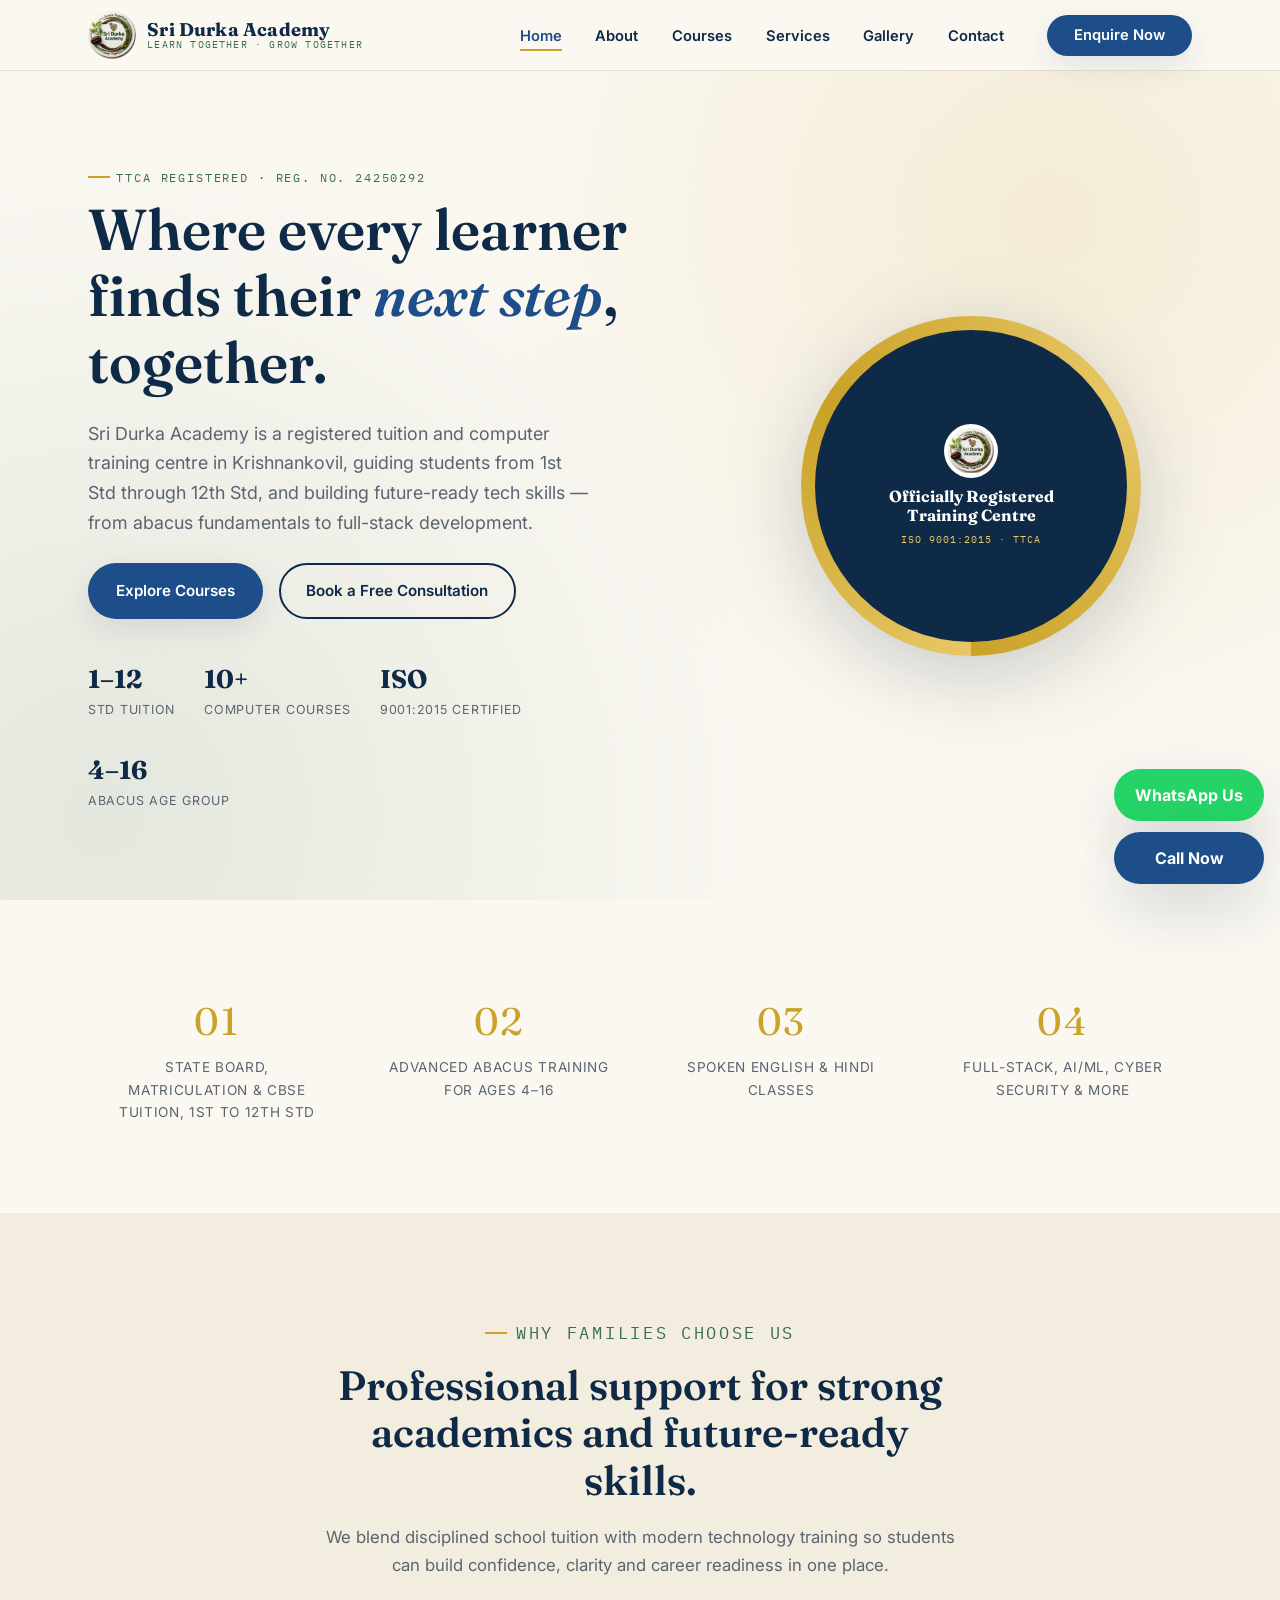
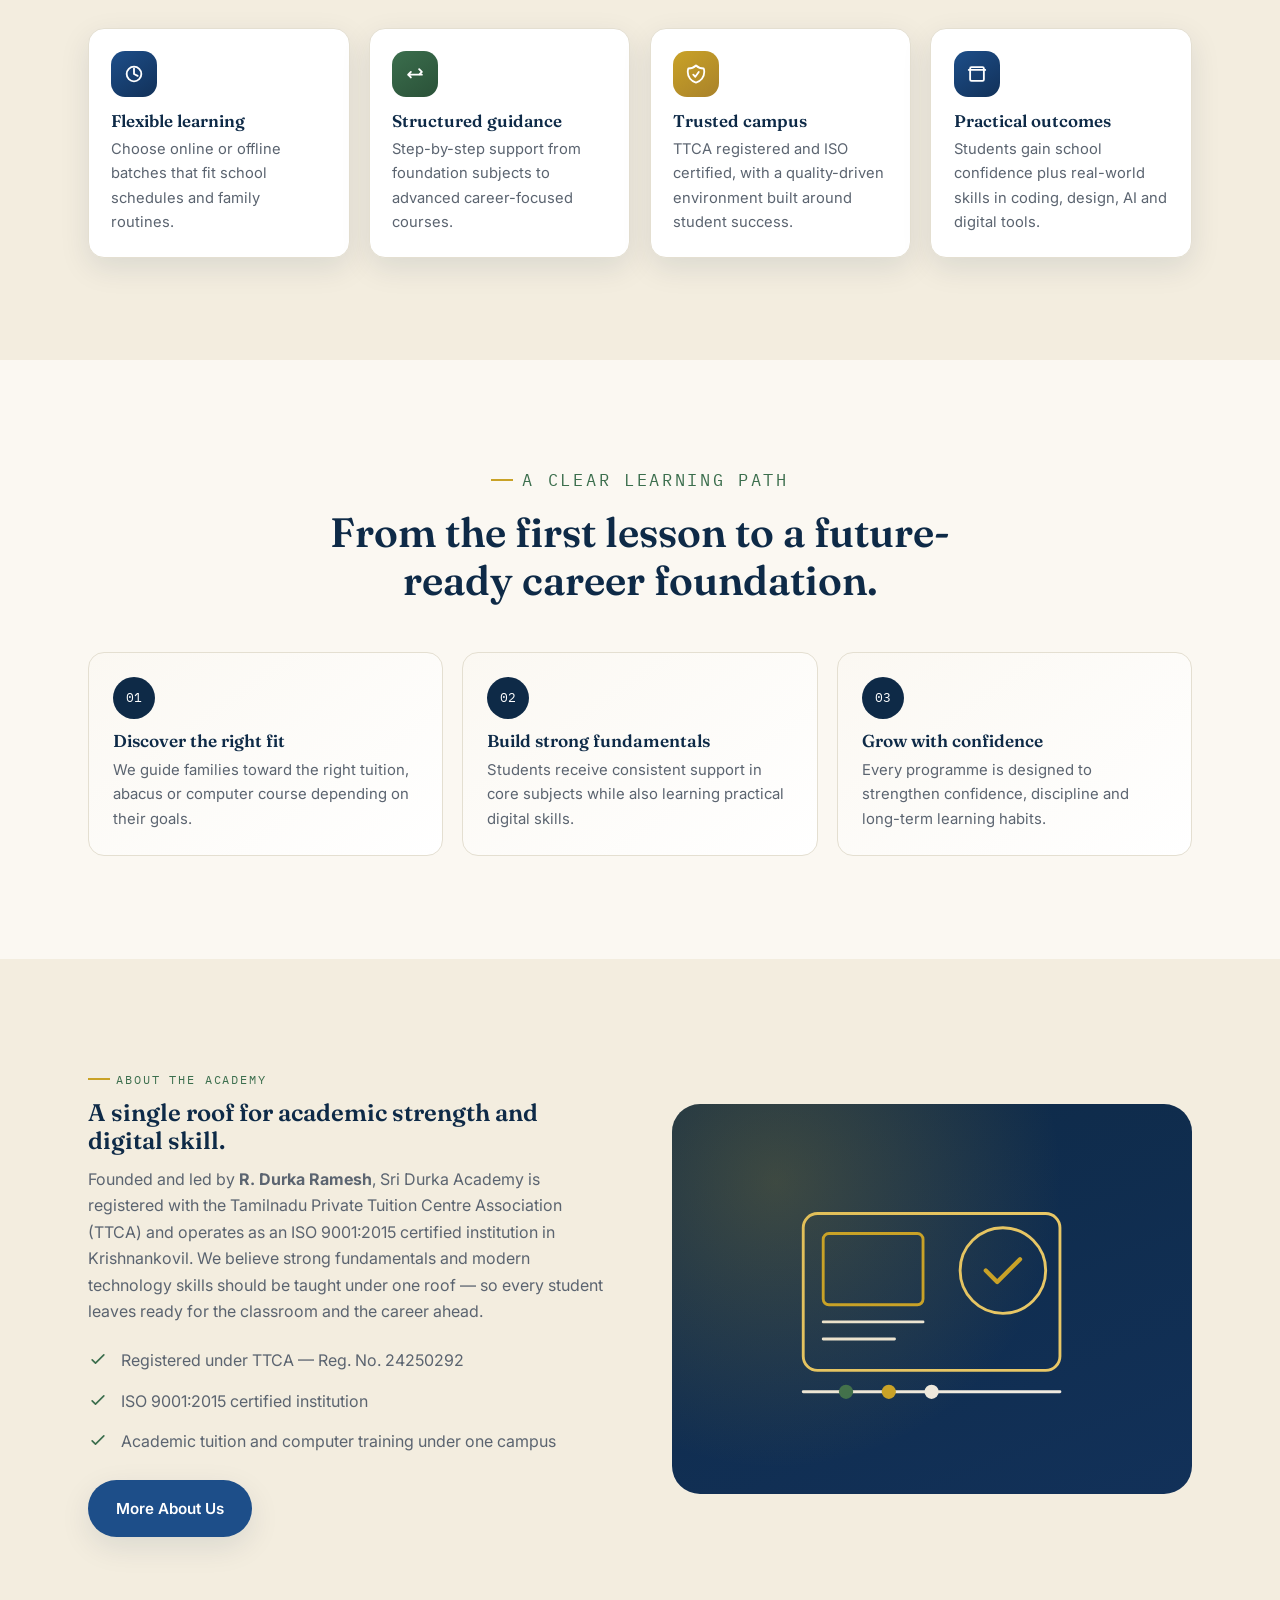
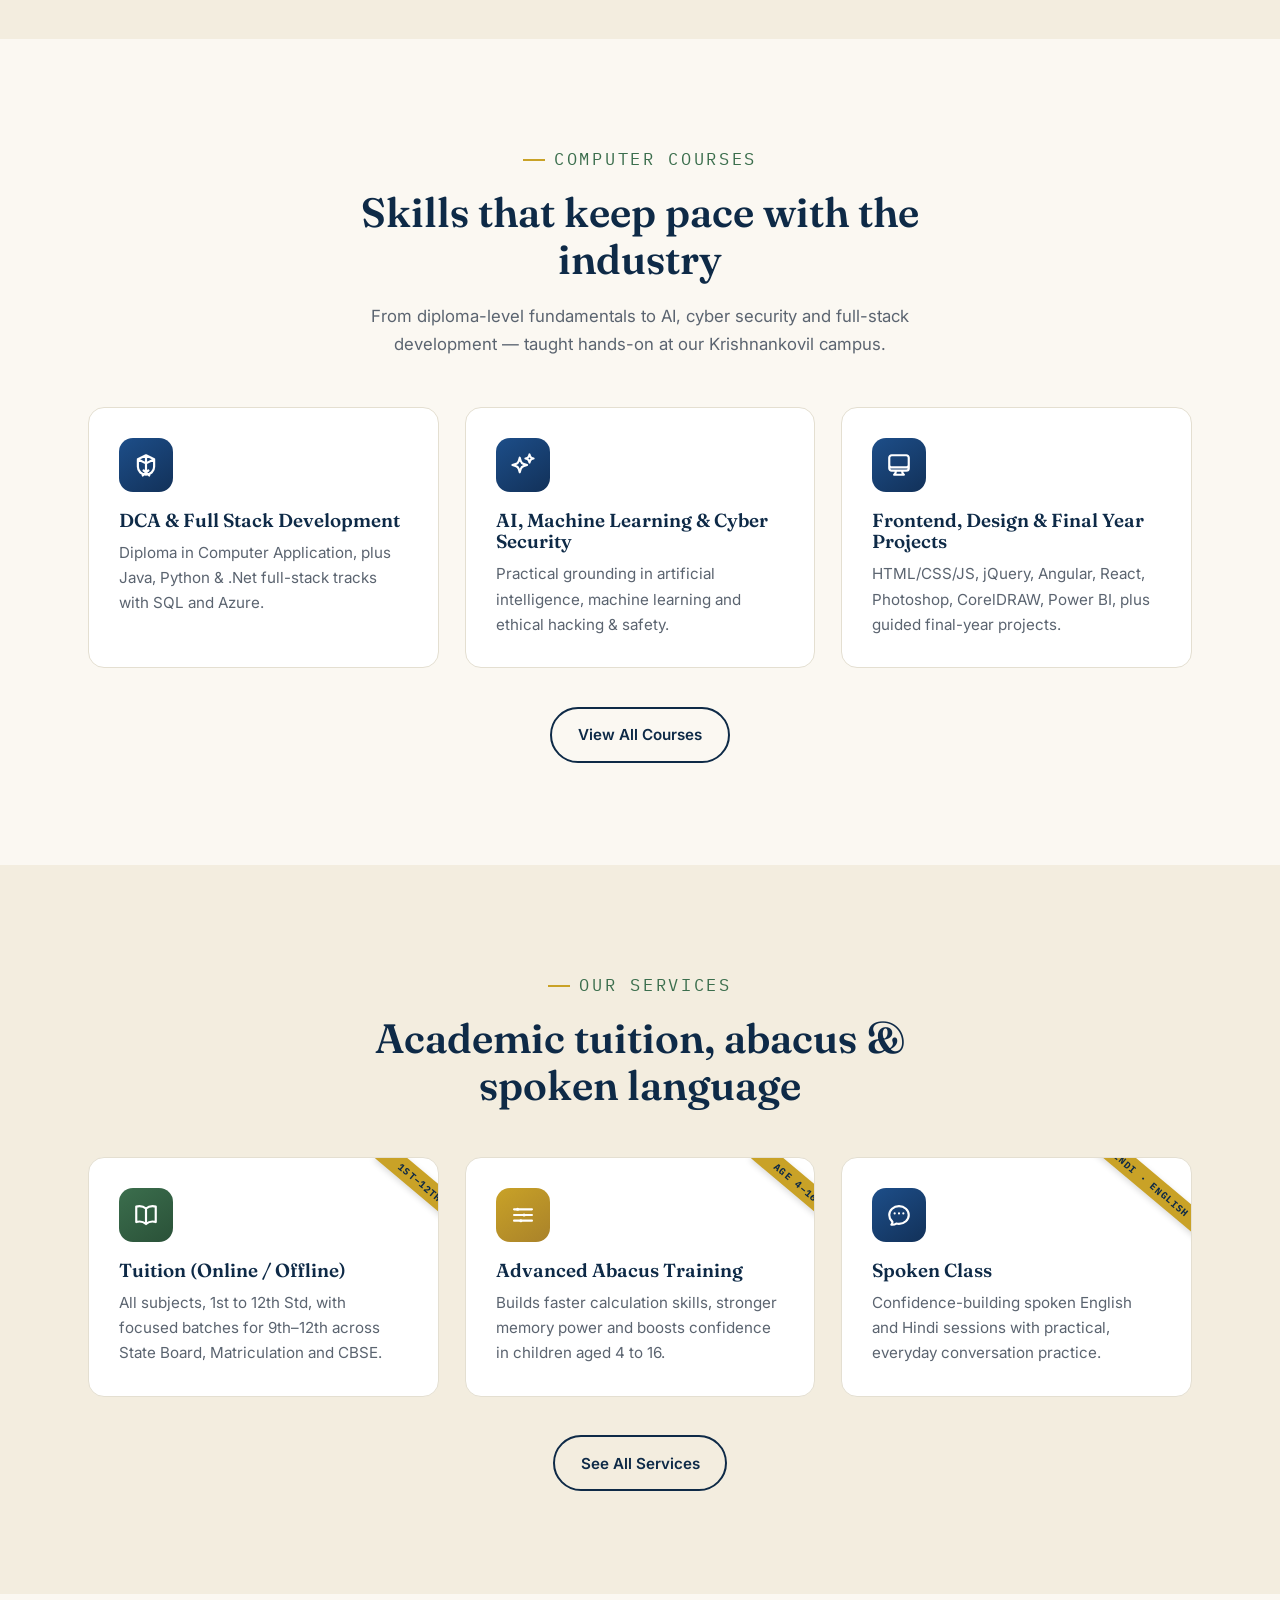
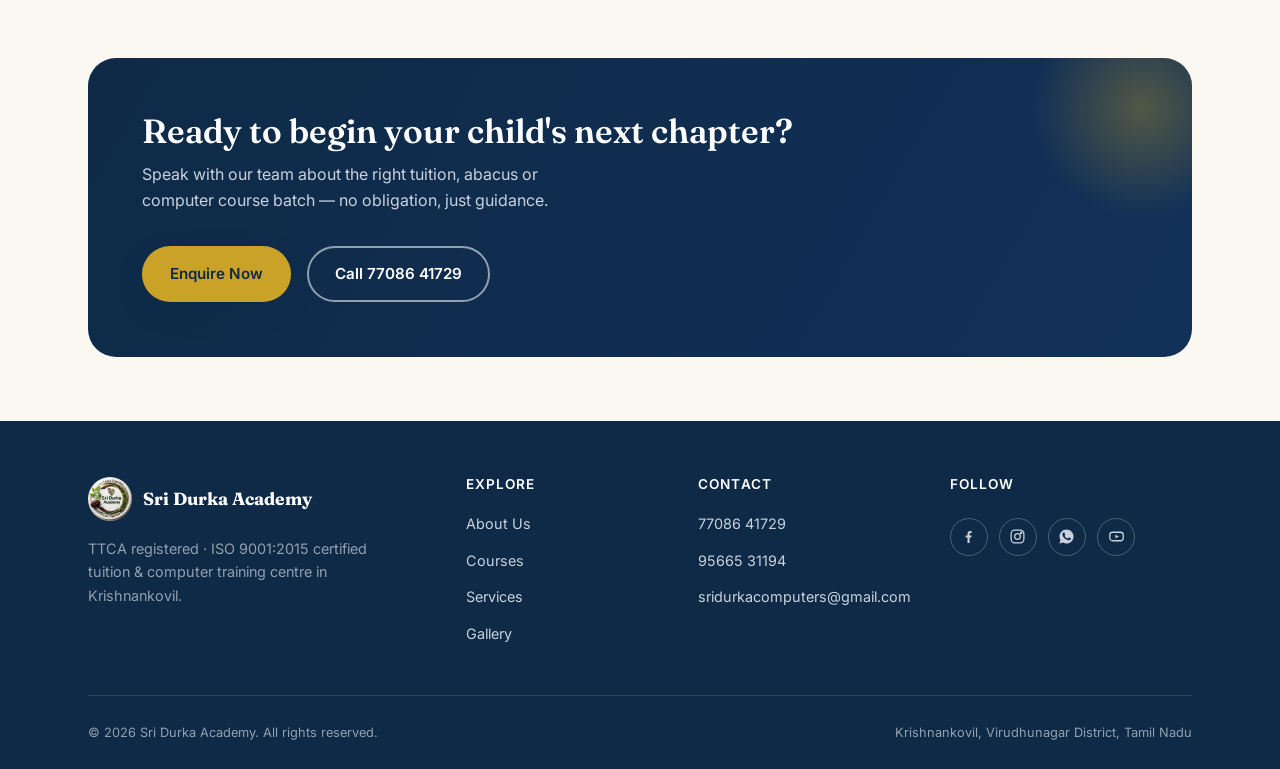
==== index.html @ a43e517c "Initial website upload" ====
<!DOCTYPE html>
<html lang="en">
<head>
<meta charset="UTF-8">
<meta name="viewport" content="width=device-width, initial-scale=1.0">
<title>Sri Durka Academy | Tuition & Computer Courses in Krishnankovil</title>
<meta name="description" content="Sri Durka Academy in Krishnankovil offers TTCA registered tuition, abacus, spoken English & Hindi, and future-ready computer courses including full stack, AI/ML and cyber security.">
<meta name="keywords" content="Sri Durka Academy, tuition classes in Krishnankovil, computer courses, abacus training, spoken English, spoken Hindi, full stack development, AI ML, cyber security">
<meta name="robots" content="index, follow">
<meta property="og:title" content="Sri Durka Academy | Tuition & Computer Courses in Krishnankovil">
<meta property="og:description" content="Trusted tuition and computer training centre in Krishnankovil for school students and career-focused learners.">
<meta property="og:type" content="website">
<meta property="og:image" content="images/logo.png">
<meta name="twitter:card" content="summary_large_image">
<meta name="twitter:title" content="Sri Durka Academy | Tuition & Computer Courses in Krishnankovil">
<meta name="twitter:description" content="Trusted tuition and computer training centre in Krishnankovil for school students and career-focused learners.">
<meta name="twitter:image" content="images/logo.png">
<link rel="canonical" href="index.html">
<link rel="icon" type="image/png" href="images/favicon-192.png">
<link rel="apple-touch-icon" href="images/favicon-512.png">
<link rel="preconnect" href="https://fonts.googleapis.com">
<link rel="preconnect" href="https://fonts.gstatic.com" crossorigin>
<link href="https://fonts.googleapis.com/css2?family=Fraunces:ital,opsz,wght@0,9..144,500;0,9..144,600;0,9..144,700;1,9..144,500&family=Inter:wght@400;500;600;700;800&family=IBM+Plex+Mono:wght@500;600&display=swap" rel="stylesheet">
<link rel="stylesheet" href="css/style.css">
<script type="application/ld+json">
{
  "@context": "https://schema.org",
  "@type": "EducationalOrganization",
  "name": "Sri Durka Academy",
  "legalName": "Sri Durka Academy",
  "address": {
    "@type": "PostalAddress",
    "addressLocality": "Krishnankovil",
    "addressRegion": "Tamil Nadu",
    "addressCountry": "IN"
  },
  "telephone": "+91-7708641729",
  "email": "sridurkacomputers@gmail.com",
  "description": "TTCA registered tuition and computer training centre offering school support, abacus, spoken classes and professional tech courses."
}
</script>
</head>
<body>

<!-- ========== HEADER ========== -->
<header class="site-header">
  <div class="header-inner">
    <a href="index.html" class="brand" aria-label="Sri Durka Academy home">
      <img src="images/logo.png" alt="Sri Durka Academy logo">
      <span class="brand-text">
        <strong>Sri Durka Academy</strong>
        <span>Learn Together · Grow Together</span>
      </span>
    </a>
    <nav class="main-nav" aria-label="Primary">
      <ul>
        <li><a href="index.html" data-page="index.html" class="active">Home</a></li>
        <li><a href="about.html" data-page="about.html">About</a></li>
        <li><a href="courses.html" data-page="courses.html">Courses</a></li>
        <li><a href="services.html" data-page="services.html">Services</a></li>
        <li><a href="gallery.html" data-page="gallery.html">Gallery</a></li>
        <li><a href="contact.html" data-page="contact.html">Contact</a></li>
        <li class="nav-cta"><a href="contact.html" class="btn btn-primary">Enquire Now</a></li>
      </ul>
    </nav>
    <button class="nav-toggle" aria-label="Toggle navigation menu" aria-expanded="false">
      <span></span><span></span><span></span>
    </button>
  </div>
</header>

<!-- ========== HERO ========== -->
<section class="hero">
  <div class="container hero-grid">
    <div>
      <p class="eyebrow">TTCA Registered · Reg. No. 24250292</p>
      <h1>Where every learner finds their <em>next step</em>, together.</h1>
      <p class="hero-lede">Sri Durka Academy is a registered tuition and computer training centre in Krishnankovil, guiding students from 1st Std through 12th Std, and building future-ready tech skills — from abacus fundamentals to full-stack development.</p>
      <div class="hero-actions">
        <a href="courses.html" class="btn btn-primary">Explore Courses</a>
        <a href="contact.html" class="btn btn-ghost">Book a Free Consultation</a>
      </div>
      <div class="hero-trust reveal">
        <div><strong>1–12</strong><span>Std Tuition</span></div>
        <div><strong>10+</strong><span>Computer Courses</span></div>
        <div><strong>ISO</strong><span>9001:2015 Certified</span></div>
        <div><strong>4–16</strong><span>Abacus Age Group</span></div>
      </div>
    </div>
    <div class="seal-wrap reveal">
      <div class="seal">
        <div class="seal-core">
          <img src="images/logo.png" alt="">
          <strong>Officially Registered<br>Training Centre</strong>
          <span>ISO 9001:2015 · TTCA</span>
        </div>
      </div>
    </div>
  </div>
</section>

<!-- ========== HIGHLIGHTS STRIP ========== -->
<section class="section section--tight">
  <div class="container">
    <div class="strip">
      <div class="strip-item reveal">
        <span class="num">01</span>
        <span>State Board, Matriculation &amp; CBSE tuition, 1st to 12th Std</span>
      </div>
      <div class="strip-item reveal reveal-delay-1">
        <span class="num">02</span>
        <span>Advanced Abacus training for ages 4–16</span>
      </div>
      <div class="strip-item reveal reveal-delay-2">
        <span class="num">03</span>
        <span>Spoken English &amp; Hindi classes</span>
      </div>
      <div class="strip-item reveal reveal-delay-3">
        <span class="num">04</span>
        <span>Full-stack, AI/ML, Cyber Security &amp; more</span>
      </div>
    </div>
  </div>
</section>

<!-- ========== WHY CHOOSE US ========== -->
<section class="section section--alt">
  <div class="container">
    <div class="section-head center reveal">
      <p class="eyebrow" style="justify-content:center;">Why Families Choose Us</p>
      <h2>Professional support for strong academics and future-ready skills.</h2>
      <p>We blend disciplined school tuition with modern technology training so students can build confidence, clarity and career readiness in one place.</p>
    </div>
    <div class="feature-grid">
      <article class="feature-card reveal">
        <div class="feature-icon">
          <svg viewBox="0 0 24 24" fill="none" stroke="currentColor" stroke-width="2"><path stroke-linecap="round" stroke-linejoin="round" d="M12 6v6l4 2"/><circle cx="12" cy="12" r="8"/></svg>
        </div>
        <h3>Flexible learning</h3>
        <p>Choose online or offline batches that fit school schedules and family routines.</p>
      </article>
      <article class="feature-card reveal reveal-delay-1">
        <div class="feature-icon" style="background:linear-gradient(145deg,var(--leaf),var(--leaf-dark));">
          <svg viewBox="0 0 24 24" fill="none" stroke="currentColor" stroke-width="2"><path stroke-linecap="round" stroke-linejoin="round" d="M4.5 12.75h15M4.5 12.75l3-3m-3 3l3 3m12-6l-3-3m3 3l-3 3"/></svg>
        </div>
        <h3>Structured guidance</h3>
        <p>Step-by-step support from foundation subjects to advanced career-focused courses.</p>
      </article>
      <article class="feature-card reveal reveal-delay-2">
        <div class="feature-icon" style="background:linear-gradient(145deg,var(--gold),#a9822a);">
          <svg viewBox="0 0 24 24" fill="none" stroke="currentColor" stroke-width="2"><path stroke-linecap="round" stroke-linejoin="round" d="M9 12.75L11.25 15 15 9.75m-3-7.036A11.959 11.959 0 013.598 6 11.99 11.99 0 003 9.749c0 5.592 3.824 10.29 9 11.623 5.176-1.332 9-6.03 9-11.622 0-1.31-.21-2.571-.598-3.751h-.152c-3.196 0-6.1-1.248-8.25-3.285z"/></svg>
        </div>
        <h3>Trusted campus</h3>
        <p>TTCA registered and ISO certified, with a quality-driven environment built around student success.</p>
      </article>
      <article class="feature-card reveal reveal-delay-3">
        <div class="feature-icon">
          <svg viewBox="0 0 24 24" fill="none" stroke="currentColor" stroke-width="2"><path stroke-linecap="round" stroke-linejoin="round" d="M3 7.5h18M6 4.5h12a1.5 1.5 0 011.5 1.5v12a1.5 1.5 0 01-1.5 1.5H6A1.5 1.5 0 014.5 18V6A1.5 1.5 0 016 4.5z"/></svg>
        </div>
        <h3>Practical outcomes</h3>
        <p>Students gain school confidence plus real-world skills in coding, design, AI and digital tools.</p>
      </article>
    </div>
  </div>
</section>

<!-- ========== HOW WE GUIDE LEARNERS ========== -->
<section class="section">
  <div class="container">
    <div class="section-head center reveal">
      <p class="eyebrow" style="justify-content:center;">A Clear Learning Path</p>
      <h2>From the first lesson to a future-ready career foundation.</h2>
    </div>
    <div class="step-grid">
      <div class="step-card reveal">
        <div class="step-number">01</div>
        <h3>Discover the right fit</h3>
        <p>We guide families toward the right tuition, abacus or computer course depending on their goals.</p>
      </div>
      <div class="step-card reveal reveal-delay-1">
        <div class="step-number">02</div>
        <h3>Build strong fundamentals</h3>
        <p>Students receive consistent support in core subjects while also learning practical digital skills.</p>
      </div>
      <div class="step-card reveal reveal-delay-2">
        <div class="step-number">03</div>
        <h3>Grow with confidence</h3>
        <p>Every programme is designed to strengthen confidence, discipline and long-term learning habits.</p>
      </div>
    </div>
  </div>
</section>

<!-- ========== ABOUT TEASER ========== -->
<section class="section section--alt">
  <div class="container split">
    <div class="reveal">
      <p class="eyebrow">About the Academy</p>
      <h2>A single roof for academic strength and digital skill.</h2>
      <p>Founded and led by <strong>R. Durka Ramesh</strong>, Sri Durka Academy is registered with the Tamilnadu Private Tuition Centre Association (TTCA) and operates as an ISO 9001:2015 certified institution in Krishnankovil. We believe strong fundamentals and modern technology skills should be taught under one roof — so every student leaves ready for the classroom and the career ahead.</p>
      <ul class="split-list">
        <li>
          <svg viewBox="0 0 24 24" fill="none" stroke="currentColor" stroke-width="2"><path stroke-linecap="round" stroke-linejoin="round" d="M5 13l4 4L19 7"/></svg>
          <span>Registered under TTCA — Reg. No. 24250292</span>
        </li>
        <li>
          <svg viewBox="0 0 24 24" fill="none" stroke="currentColor" stroke-width="2"><path stroke-linecap="round" stroke-linejoin="round" d="M5 13l4 4L19 7"/></svg>
          <span>ISO 9001:2015 certified institution</span>
        </li>
        <li>
          <svg viewBox="0 0 24 24" fill="none" stroke="currentColor" stroke-width="2"><path stroke-linecap="round" stroke-linejoin="round" d="M5 13l4 4L19 7"/></svg>
          <span>Academic tuition and computer training under one campus</span>
        </li>
      </ul>
      <a href="about.html" class="btn btn-primary" style="margin-top:1.6rem;">More About Us</a>
    </div>
    <div class="illustration reveal reveal-delay-1" aria-hidden="true">
      <svg viewBox="0 0 200 160" fill="none" xmlns="http://www.w3.org/2000/svg">
        <rect x="10" y="20" width="180" height="110" rx="10" stroke="#E8C766" stroke-width="2"/>
        <rect x="24" y="34" width="70" height="50" rx="4" stroke="#C9A227" stroke-width="2"/>
        <path d="M24 96h70M24 108h50" stroke="#EFEAE0" stroke-width="2" stroke-linecap="round"/>
        <circle cx="150" cy="60" r="30" stroke="#E8C766" stroke-width="2"/>
        <path d="M138 60l8 8 16-16" stroke="#C9A227" stroke-width="3" stroke-linecap="round" stroke-linejoin="round"/>
        <path d="M10 145h180" stroke="#EFEAE0" stroke-width="2" stroke-linecap="round"/>
        <circle cx="40" cy="145" r="5" fill="#3B6E4D"/>
        <circle cx="70" cy="145" r="5" fill="#C9A227"/>
        <circle cx="100" cy="145" r="5" fill="#EFEAE0"/>
      </svg>
    </div>
  </div>
</section>

<!-- ========== COURSES PREVIEW ========== -->
<section class="section">
  <div class="container">
    <div class="section-head center reveal">
      <p class="eyebrow" style="justify-content:center;">Computer Courses</p>
      <h2>Skills that keep pace with the industry</h2>
      <p>From diploma-level fundamentals to AI, cyber security and full-stack development — taught hands-on at our Krishnankovil campus.</p>
    </div>
    <div class="card-grid grid-3">
      <div class="card reveal">
        <div class="card-icon">
          <svg viewBox="0 0 24 24" fill="none" stroke="currentColor" stroke-width="2"><path stroke-linecap="round" stroke-linejoin="round" d="M9.75 17L15 21.75M14.25 17L9 21.75M12 3v13.5M4.5 6.75l7.5-3.75 7.5 3.75M4.5 6.75v6.75a7.5 7.5 0 0015 0V6.75M4.5 6.75L12 10.5l7.5-3.75"/></svg>
        </div>
        <h3>DCA &amp; Full Stack Development</h3>
        <p>Diploma in Computer Application, plus Java, Python &amp; .Net full-stack tracks with SQL and Azure.</p>
      </div>
      <div class="card reveal reveal-delay-1">
        <div class="card-icon">
          <svg viewBox="0 0 24 24" fill="none" stroke="currentColor" stroke-width="2"><path stroke-linecap="round" stroke-linejoin="round" d="M9.813 15.904L9 18.75l-.813-2.846a4.5 4.5 0 00-3.09-3.09L2.25 12l2.846-.813a4.5 4.5 0 003.09-3.09L9 5.25l.813 2.846a4.5 4.5 0 003.09 3.09L15.75 12l-2.846.813a4.5 4.5 0 00-3.09 3.09zM18.259 8.715L18 9.75l-.259-1.035a3.375 3.375 0 00-2.455-2.456L14.25 6l1.036-.259a3.375 3.375 0 002.455-2.456L18 2.25l.259 1.035a3.375 3.375 0 002.456 2.456L21.75 6l-1.035.259a3.375 3.375 0 00-2.456 2.456z"/></svg>
        </div>
        <h3>AI, Machine Learning &amp; Cyber Security</h3>
        <p>Practical grounding in artificial intelligence, machine learning and ethical hacking &amp; safety.</p>
      </div>
      <div class="card reveal reveal-delay-2">
        <div class="card-icon">
          <svg viewBox="0 0 24 24" fill="none" stroke="currentColor" stroke-width="2"><path stroke-linecap="round" stroke-linejoin="round" d="M9 17.25v1.007a3 3 0 01-.879 2.122L7.5 21h9l-.621-.621A3 3 0 0115 18.257V17.25m6-12V15a2.25 2.25 0 01-2.25 2.25H5.25A2.25 2.25 0 013 15V5.25m18 0A2.25 2.25 0 0018.75 3H5.25A2.25 2.25 0 003 5.25m18 0V12a2.25 2.25 0 01-2.25 2.25H5.25A2.25 2.25 0 013 12V5.25"/></svg>
        </div>
        <h3>Frontend, Design &amp; Final Year Projects</h3>
        <p>HTML/CSS/JS, jQuery, Angular, React, Photoshop, CorelDRAW, Power BI, plus guided final-year projects.</p>
      </div>
    </div>
    <div style="text-align:center; margin-top:2.4rem;">
      <a href="courses.html" class="btn btn-ghost">View All Courses</a>
    </div>
  </div>
</section>

<!-- ========== SERVICES PREVIEW ========== -->
<section class="section section--alt">
  <div class="container">
    <div class="section-head center reveal">
      <p class="eyebrow" style="justify-content:center;">Our Services</p>
      <h2>Academic tuition, abacus &amp; spoken language</h2>
    </div>
    <div class="card-grid grid-3">
      <div class="card reveal">
        <span class="ribbon-tag">1st–12th</span>
        <div class="card-icon" style="background:linear-gradient(145deg,var(--leaf),var(--leaf-dark));">
          <svg viewBox="0 0 24 24" fill="none" stroke="currentColor" stroke-width="2"><path stroke-linecap="round" stroke-linejoin="round" d="M12 6.042A8.967 8.967 0 006 3.75c-1.052 0-2.062.18-3 .512v14.25A8.987 8.987 0 016 18c2.305 0 4.408.867 6 2.292m0-14.25a8.966 8.966 0 016-2.292c1.052 0 2.062.18 3 .512v14.25A8.987 8.987 0 0018 18a8.967 8.967 0 00-6 2.292m0-14.25v14.25"/></svg>
        </div>
        <h3>Tuition (Online / Offline)</h3>
        <p>All subjects, 1st to 12th Std, with focused batches for 9th–12th across State Board, Matriculation and CBSE.</p>
      </div>
      <div class="card reveal reveal-delay-1">
        <span class="ribbon-tag">Age 4–16</span>
        <div class="card-icon" style="background:linear-gradient(145deg,var(--gold),#a9822a);">
          <svg viewBox="0 0 24 24" fill="none" stroke="currentColor" stroke-width="2"><path stroke-linecap="round" stroke-linejoin="round" d="M3.75 6.75h16.5M3.75 12h16.5m-16.5 5.25h16.5"/><circle cx="7" cy="6.75" r="1.4" fill="currentColor" stroke="none"/><circle cx="13" cy="12" r="1.4" fill="currentColor" stroke="none"/><circle cx="10" cy="17.25" r="1.4" fill="currentColor" stroke="none"/></svg>
        </div>
        <h3>Advanced Abacus Training</h3>
        <p>Builds faster calculation skills, stronger memory power and boosts confidence in children aged 4 to 16.</p>
      </div>
      <div class="card reveal reveal-delay-2">
        <span class="ribbon-tag">Hindi · English</span>
        <div class="card-icon">
          <svg viewBox="0 0 24 24" fill="none" stroke="currentColor" stroke-width="2"><path stroke-linecap="round" stroke-linejoin="round" d="M8 10.5h.01M12 10.5h.01M16 10.5h.01M21 12c0 4.556-4.03 8.25-9 8.25a9.764 9.764 0 01-2.555-.337A5.972 5.972 0 015.41 20.97a5.969 5.969 0 01-.474-.065 4.48 4.48 0 00.978-2.025c.09-.457-.133-.901-.467-1.226C3.93 16.178 3 14.189 3 12c0-4.556 4.03-8.25 9-8.25s9 3.694 9 8.25z"/></svg>
        </div>
        <h3>Spoken Class</h3>
        <p>Confidence-building spoken English and Hindi sessions with practical, everyday conversation practice.</p>
      </div>
    </div>
    <div style="text-align:center; margin-top:2.4rem;">
      <a href="services.html" class="btn btn-ghost">See All Services</a>
    </div>
  </div>
</section>

<!-- ========== CTA BAND ========== -->
<section class="section section--tight">
  <div class="container">
    <div class="cta-band reveal">
      <div>
        <h3>Ready to begin your child's next chapter?</h3>
        <p>Speak with our team about the right tuition, abacus or computer course batch — no obligation, just guidance.</p>
      </div>
      <div class="cta-actions">
        <a href="contact.html" class="btn btn-gold">Enquire Now</a>
        <a href="tel:+917708641729" class="btn btn-outline">Call 77086 41729</a>
      </div>
    </div>
  </div>
</section>

<!-- ========== FOOTER ========== -->
<footer class="site-footer">
  <div class="container">
    <div class="footer-grid">
      <div>
        <div class="footer-brand">
          <img src="images/logo.png" alt="Sri Durka Academy logo">
          <strong>Sri Durka Academy</strong>
        </div>
        <p style="color:#93A0AF; font-size:0.9rem; max-width:34ch;">TTCA registered · ISO 9001:2015 certified tuition &amp; computer training centre in Krishnankovil.</p>
      </div>
      <div>
        <h4>Explore</h4>
        <ul>
          <li><a href="about.html">About Us</a></li>
          <li><a href="courses.html">Courses</a></li>
          <li><a href="services.html">Services</a></li>
          <li><a href="gallery.html">Gallery</a></li>
        </ul>
      </div>
      <div>
        <h4>Contact</h4>
        <ul>
          <li><a href="tel:+917708641729">77086 41729</a></li>
          <li><a href="tel:+919566531194">95665 31194</a></li>
          <li><a href="mailto:sridurkacomputers@gmail.com">sridurkacomputers@gmail.com</a></li>
        </ul>
      </div>
      <div>
        <h4>Follow</h4>
        <div class="social-row">
          <a href="#" aria-label="Facebook"><svg viewBox="0 0 24 24" fill="currentColor"><path d="M13.5 21v-7.5h2.5l.5-3H13.5V8.5c0-.87.24-1.46 1.49-1.46H16.5V4.36C16.24 4.32 15.34 4.25 14.29 4.25c-2.19 0-3.69 1.34-3.69 3.79V10.5H8v3h2.6V21h2.9z"/></svg></a>
          <a href="#" aria-label="Instagram"><svg viewBox="0 0 24 24" fill="none" stroke="currentColor" stroke-width="1.8"><rect x="3" y="3" width="18" height="18" rx="5"/><circle cx="12" cy="12" r="4"/><circle cx="17.2" cy="6.8" r="1"/></svg></a>
          <a href="#" aria-label="WhatsApp"><svg viewBox="0 0 24 24" fill="currentColor"><path d="M12.04 2C6.58 2 2.13 6.45 2.13 11.91c0 1.85.5 3.58 1.36 5.06L2 22l5.2-1.46a9.87 9.87 0 004.84 1.24h.01c5.46 0 9.9-4.45 9.9-9.91C21.96 6.45 17.51 2 12.04 2zm5.8 14.03c-.24.68-1.4 1.3-1.94 1.38-.5.08-1.13.11-1.82-.11a16.7 16.7 0 01-1.66-.6c-2.93-1.26-4.85-4.2-5-4.4-.15-.2-1.2-1.6-1.2-3.06 0-1.45.77-2.16 1.04-2.46.27-.3.6-.37.8-.37.2 0 .4 0 .58.01.19.01.44-.07.68.53.24.6.83 2.06.9 2.21.07.15.12.32.02.52-.1.2-.15.33-.3.5-.15.18-.31.4-.44.54-.15.15-.3.31-.13.6.17.3.76 1.26 1.64 2.04 1.13 1 2.08 1.32 2.38 1.47.3.15.48.13.65-.08.18-.2.75-.87.95-1.17.2-.3.4-.25.66-.15.27.1 1.72.81 2.01.96.3.15.5.22.57.35.07.13.07.75-.17 1.42z"/></svg></a>
          <a href="#" aria-label="YouTube"><svg viewBox="0 0 24 24" fill="none" stroke="currentColor" stroke-width="1.8"><rect x="2.5" y="6" width="19" height="12" rx="4"/><path d="M10.5 9.5l5 2.5-5 2.5z" fill="currentColor" stroke="none"/></svg></a>
        </div>
      </div>
    </div>
    <div class="footer-bottom">
      <span>&copy; <span data-year></span> Sri Durka Academy. All rights reserved.</span>
      <span>Krishnankovil, Virudhunagar District, Tamil Nadu</span>
    </div>
  </div>
</footer>

<!-- ========== LIGHTBOX (shared markup, used site-wide) ========== -->
<div class="lightbox">
  <button class="lightbox-close" aria-label="Close">&times;</button>
  <img src="" alt="">
  <div class="lightbox-caption"></div>
</div>

<div class="floating-cta" aria-label="Quick contact actions">
  <a class="fab fab-whatsapp" href="https://wa.me/917708641729?text=Hello%20Sri%20Durka%20Academy%2C%20I%20would%20like%20to%20enquire%20about%20your%20courses." target="_blank" rel="noopener">WhatsApp Us</a>
  <a class="fab fab-call" href="tel:+917708641729">Call Now</a>
</div>

<script src="js/main.js"></script>
</body>
</html>
---- css/style.css ----
/* ============================================================
   SRI DURKA ACADEMY — Stylesheet
   Design system: Navy / Royal Blue / Gold / Leaf Green on cream
   Display face: Fraunces  |  Body: Inter  |  Utility: IBM Plex Mono
   ============================================================ */

/* ---------- Design tokens ---------- */
:root{
  /* colour */
  --ink:        #0E2A47;   /* deep navy — headings, header */
  --royal:      #1D4E89;   /* primary blue — links, buttons */
  --royal-dark: #123159;
  --gold:       #C9A227;   /* seal / accent */
  --gold-soft:  #E8C766;
  --leaf:       #3B6E4D;   /* secondary accent, tied to logo leaf */
  --leaf-dark:  #2A5138;
  --cream:      #FBF8F2;   /* page background */
  --cream-deep: #F3EDDF;
  --paper:      #FFFFFF;
  --text:       #24272B;
  --text-soft:  #5B6470;
  --line:       #E4DFD1;
  --shadow:     0 10px 30px rgba(14,42,71,0.10);
  --shadow-lg:  0 24px 60px rgba(14,42,71,0.16);

  /* type */
  --font-display: "Fraunces", Georgia, "Times New Roman", serif;
  --font-body: "Inter", -apple-system, BlinkMacSystemFont, "Segoe UI", sans-serif;
  --font-mono: "IBM Plex Mono", "Courier New", monospace;

  /* rhythm */
  --radius-sm: 8px;
  --radius: 16px;
  --radius-lg: 28px;
  --gutter: clamp(1.25rem, 4vw, 3rem);
  --section-pad: clamp(3.5rem, 8vw, 7rem);
  --maxw: 1200px;
}

/* ---------- Reset ---------- */
*, *::before, *::after{ box-sizing: border-box; }
html{ scroll-behavior: smooth; }
@media (prefers-reduced-motion: reduce){
  html{ scroll-behavior: auto; }
  *, *::before, *::after{ animation-duration: 0.001ms !important; animation-iteration-count: 1 !important; transition-duration: 0.001ms !important; scroll-behavior: auto !important; }
}
body{
  margin:0;
  font-family: var(--font-body);
  color: var(--text);
  background: var(--cream);
  line-height: 1.65;
  -webkit-font-smoothing: antialiased;
}
img{ max-width:100%; display:block; }
a{ color: inherit; text-decoration:none; }
ul{ list-style:none; margin:0; padding:0; }
h1,h2,h3,h4{ font-family: var(--font-display); color: var(--ink); line-height:1.15; margin:0 0 0.5em; font-weight:600; }
p{ margin:0 0 1em; color: var(--text-soft); }
button{ font-family: inherit; cursor:pointer; }
:focus-visible{ outline: 3px solid var(--gold); outline-offset: 3px; }

.container{ max-width: var(--maxw); margin-inline:auto; padding-inline: var(--gutter); }
.section{ padding-block: var(--section-pad); }
.section--tight{ padding-block: clamp(2.5rem,5vw,4rem); }
.section--alt{ background: var(--cream-deep); }
.section--ink{ background: var(--ink); color:#EFEAE0; }
.section--ink h2, .section--ink h3{ color:#fff; }
.section--ink p{ color:#C9D2DE; }

.eyebrow{
  font-family: var(--font-mono);
  font-size: 0.72rem;
  letter-spacing: 0.16em;
  text-transform: uppercase;
  color: var(--leaf);
  display:inline-flex;
  align-items:center;
  gap: 0.55em;
  margin-bottom: 0.9em;
}
.eyebrow::before{ content:""; width: 22px; height: 2px; background: var(--gold); display:inline-block; }
.section--ink .eyebrow{ color: var(--gold-soft); }

.section-head{ max-width: 640px; margin-bottom: clamp(2rem,4vw,3rem); }
.section-head.center{ margin-inline:auto; text-align:center; }
.section-head h2{ font-size: clamp(1.8rem, 3.2vw, 2.6rem); }
.section-head p{ font-size: 1.05rem; }

/* ---------- Buttons ---------- */
.btn{
  display:inline-flex; align-items:center; justify-content:center; gap:0.5em;
  font-family: var(--font-body); font-weight:600; font-size:0.95rem;
  padding: 0.9em 1.7em; border-radius: 999px; border: 2px solid transparent;
  transition: transform .25s ease, box-shadow .25s ease, background .25s ease, color .25s ease, border-color .25s ease;
  white-space: nowrap;
}
.btn-primary{ background: var(--royal); color:#fff !important; box-shadow: var(--shadow); }
.btn-primary:hover{ background: var(--royal-dark); transform: translateY(-2px); box-shadow: var(--shadow-lg); }
.btn-primary a{ color:#fff !important; }
.btn-gold{ background: var(--gold); color: var(--ink); box-shadow: var(--shadow); }
.btn-gold:hover{ background: var(--gold-soft); transform: translateY(-2px); box-shadow: var(--shadow-lg); }
.btn-outline{ border-color: rgba(255,255,255,0.55); color:#fff; }
.btn-outline:hover{ background: rgba(255,255,255,0.12); border-color:#fff; }
.btn-ghost{ border-color: var(--ink); color: var(--ink); }
.btn-ghost:hover{ background: var(--ink); color:#fff; }
.btn-block{ width:100%; }

/* ---------- Header ---------- */
.site-header{
  position: sticky; top:0; z-index: 100;
  background: rgba(251,248,242,0.9);
  backdrop-filter: blur(10px);
  border-bottom: 1px solid var(--line);
  transition: box-shadow .3s ease;
}
.site-header.scrolled{ box-shadow: 0 6px 24px rgba(14,42,71,0.08); }
.header-inner{
  display:flex; align-items:center; justify-content:space-between;
  padding-block: 0.7rem;
  max-width: var(--maxw); margin-inline:auto; padding-inline: var(--gutter);
}
.brand{ display:flex; align-items:center; gap:0.7rem; }
.brand img{ width:48px; height:48px; object-fit:contain; border-radius:50%; }
.brand-text{ display:flex; flex-direction:column; line-height:1.1; }
.brand-text strong{ font-family: var(--font-display); font-size:1.15rem; color: var(--ink); letter-spacing:0.01em; }
.brand-text span{ font-family: var(--font-mono); font-size:0.62rem; letter-spacing:0.12em; text-transform:uppercase; color: var(--leaf); }

.main-nav{ display:flex; }
.main-nav ul{ display:flex; align-items:center; gap: 2.1rem; }
.main-nav a{
  position:relative; font-weight:600; font-size:0.92rem; color: var(--ink);
  padding-block: 0.4rem;
}
.main-nav a::after{
  content:""; position:absolute; left:0; right:0; bottom:0; height:2px;
  background: var(--gold); transform: scaleX(0); transform-origin:left;
  transition: transform .3s ease;
}
.main-nav a:hover::after, .main-nav a.active::after{ transform: scaleX(1); }
.main-nav a.active{ color: var(--royal); }
.nav-cta{ margin-left: 0.6rem; }

.nav-toggle{
  display:none; background:none; border:none; width:42px; height:42px;
  position:relative; flex-direction:column; align-items:center; justify-content:center; gap:5px;
}
.nav-toggle span{ display:block; width:24px; height:2px; background: var(--ink); transition: transform .3s ease, opacity .3s ease; }
.nav-toggle.open span:nth-child(1){ transform: translateY(7px) rotate(45deg); }
.nav-toggle.open span:nth-child(2){ opacity:0; }
.nav-toggle.open span:nth-child(3){ transform: translateY(-7px) rotate(-45deg); }

/* ---------- Hero ---------- */
.hero{
  position:relative; overflow:hidden;
  padding-block: clamp(3rem,7vw,5.5rem);
  background:
    radial-gradient(circle at 82% 18%, rgba(201,162,39,0.14), transparent 45%),
    radial-gradient(circle at 8% 90%, rgba(59,110,77,0.12), transparent 50%),
    var(--cream);
}
.hero-grid{
  display:grid; grid-template-columns: 1.15fr 0.85fr; gap: clamp(2rem,5vw,4rem);
  align-items:center;
}
.hero h1{ font-size: clamp(2.4rem, 5vw, 3.6rem); margin-bottom:0.4em; }
.hero h1 em{ font-style:italic; color: var(--royal); }
.hero-lede{ font-size: 1.12rem; max-width: 46ch; }
.hero-actions{ display:flex; gap:1rem; flex-wrap:wrap; margin-top: 1.6rem; }
.hero-trust{ display:flex; gap: 1.8rem; margin-top: 2.4rem; flex-wrap:wrap; }
.hero-trust div{ display:flex; flex-direction:column; }
.hero-trust strong{ font-family: var(--font-display); font-size:1.6rem; color: var(--ink); }
.hero-trust span{ font-size:0.78rem; color: var(--text-soft); text-transform:uppercase; letter-spacing:0.06em; }

/* Signature seal badge — recurring motif referencing the academy's
   TTCA registration + ISO certification, styled like a wax/ribbon seal */
.seal{
  position:relative; width: min(340px, 90%); aspect-ratio:1; margin-inline:auto;
  border-radius:50%;
  background: conic-gradient(from 180deg, var(--gold-soft), var(--gold), var(--gold-soft), var(--gold));
  display:flex; align-items:center; justify-content:center;
  animation: seal-spin 40s linear infinite;
  filter: drop-shadow(0 20px 40px rgba(14,42,71,0.2));
}
@keyframes seal-spin{ to{ transform: rotate(360deg); } }
.seal::before{
  content:""; position:absolute; inset:14px; border-radius:50%;
  background: var(--ink);
}
.seal-core{
  position:absolute; inset:14px; border-radius:50%;
  display:flex; flex-direction:column; align-items:center; justify-content:center;
  text-align:center; color:#fff; animation: seal-spin 40s linear infinite reverse;
  padding: 1.2rem;
}
.seal-core img{ width: 54px; height:54px; object-fit:contain; border-radius:50%; margin-bottom:0.6rem; background:#fff; padding:4px; }
.seal-core strong{ font-family: var(--font-display); font-size:1rem; line-height:1.2; }
.seal-core span{ font-family: var(--font-mono); font-size:0.6rem; letter-spacing:0.1em; text-transform:uppercase; color: var(--gold-soft); margin-top:0.4rem; }

/* ---------- Cards ---------- */
.card-grid{ display:grid; gap: 1.6rem; }
.grid-2{ grid-template-columns: repeat(2,1fr); }
.grid-3{ grid-template-columns: repeat(3,1fr); }
.grid-4{ grid-template-columns: repeat(4,1fr); }

.card{
  background: var(--paper); border-radius: var(--radius); padding: 1.9rem;
  border: 1px solid var(--line); position:relative; overflow:hidden;
  transition: transform .35s ease, box-shadow .35s ease, border-color .35s ease;
}
.card:hover{ transform: translateY(-6px); box-shadow: var(--shadow-lg); border-color: transparent; }
.card-icon{
  width: 54px; height:54px; border-radius: 14px; display:flex; align-items:center; justify-content:center;
  background: linear-gradient(145deg, var(--royal), var(--royal-dark)); color:#fff; margin-bottom:1.1rem;
}
.card-icon svg{ width:26px; height:26px; }
.card h3{ font-size:1.18rem; margin-bottom:0.45em; }
.card p{ font-size:0.95rem; margin-bottom:0; }

.ribbon-tag{
  position:absolute; top:14px; right:-32px; transform:rotate(40deg);
  background: var(--gold); color: var(--ink); font-family: var(--font-mono);
  font-size:0.6rem; letter-spacing:0.08em; text-transform:uppercase; font-weight:700;
  padding: 0.28em 2.4em; box-shadow: 0 2px 6px rgba(0,0,0,0.15);
}

/* Course card specifics */
.course-card{ display:flex; flex-direction:column; height:100%; }
.course-card .tags{ display:flex; flex-wrap:wrap; gap:0.4rem; margin-top:auto; padding-top:1rem; }
.course-card .tag{
  font-family: var(--font-mono); font-size:0.66rem; letter-spacing:0.04em; text-transform:uppercase;
  background: var(--cream-deep); color: var(--leaf-dark); padding:0.3em 0.7em; border-radius:6px;
}

/* ---------- Feature strip ---------- */
.strip{ display:grid; grid-template-columns: repeat(4,1fr); gap:1.5rem; }
.strip-item{ text-align:center; padding: 1.6rem 1rem; }
.strip-item .num{ font-family: var(--font-display); font-size:2.4rem; color: var(--gold); display:block; margin-bottom:0.2rem; }
.strip-item span{ display:block; font-size:0.85rem; color: var(--text-soft); text-transform:uppercase; letter-spacing:0.05em; }

/* ---------- Split section (image/text) ---------- */
.split{ display:grid; grid-template-columns: 1fr 1fr; gap: clamp(2rem,5vw,4rem); align-items:center; }
.split.reverse .split-media{ order:2; }
.split-media{
  position:relative; border-radius: var(--radius-lg); overflow:hidden;
  border: 1px solid var(--line); background: var(--paper); box-shadow: var(--shadow);
}
.split-media img{ width:100%; height:100%; object-fit:cover; }
.split-list{ margin-top:1.4rem; display:grid; gap:0.9rem; }
.split-list li{ display:flex; gap:0.8rem; align-items:flex-start; color: var(--text-soft); }
.split-list svg{ flex:none; width:20px; height:20px; color: var(--leaf); margin-top:2px; }

/* ---------- Illustration blocks (CSS/SVG, no external photos) ---------- */
.illustration{
  aspect-ratio: 4/3; border-radius: var(--radius-lg);
  background: linear-gradient(160deg, var(--ink), var(--royal-dark));
  display:flex; align-items:center; justify-content:center; padding:2rem;
  position:relative; overflow:hidden;
}
.illustration svg{ width:70%; height:70%; }
.illustration::after{
  content:""; position:absolute; inset:0;
  background: radial-gradient(circle at 20% 20%, rgba(201,162,39,0.25), transparent 55%);
}

/* ---------- CTA band ---------- */
.cta-band{
  background: linear-gradient(120deg, var(--ink), var(--royal-dark));
  color:#fff; border-radius: var(--radius-lg); padding: clamp(2.2rem,5vw,3.4rem);
  display:flex; align-items:center; justify-content:space-between; gap:2rem; flex-wrap:wrap;
  position:relative; overflow:hidden;
}

.feature-grid{ display:grid; grid-template-columns: repeat(4, minmax(0, 1fr)); gap: 1.2rem; }
.feature-card{
  background: var(--paper); border: 1px solid var(--line); border-radius: var(--radius);
  padding: 1.4rem; box-shadow: var(--shadow);
}
.feature-icon{
  width: 46px; height: 46px; border-radius: 14px; display:flex; align-items:center; justify-content:center;
  background: linear-gradient(145deg, var(--royal), var(--royal-dark)); color:#fff; margin-bottom: 0.9rem;
}
.feature-icon svg{ width: 22px; height: 22px; }
.feature-card h3{ font-size: 1.06rem; margin-bottom: 0.4rem; }
.feature-card p{ font-size: 0.92rem; margin-bottom: 0; }

.step-grid{ display:grid; grid-template-columns: repeat(3, minmax(0, 1fr)); gap: 1.2rem; }
.step-card{
  background: linear-gradient(145deg, var(--cream), var(--paper)); border: 1px solid var(--line);
  border-radius: var(--radius); padding: 1.5rem;
}
.step-number{
  display:inline-flex; align-items:center; justify-content:center; width: 42px; height: 42px; border-radius: 50%;
  background: var(--ink); color:#fff; font-family: var(--font-mono); font-size: 0.8rem; margin-bottom: 0.8rem;
}
.step-card h3{ font-size: 1.08rem; margin-bottom: 0.4rem; }
.step-card p{ font-size: 0.93rem; margin-bottom: 0; }

.floating-cta{ position:fixed; right:1rem; bottom:1rem; z-index:120; display:flex; flex-direction:column; gap:0.7rem; }
.fab{
  display:inline-flex; align-items:center; justify-content:center; min-width: 150px; padding: 0.8rem 1rem; border-radius: 999px;
  color:#fff; font-weight: 700; box-shadow: var(--shadow-lg); transition: transform .2s ease, box-shadow .2s ease;
}
.fab:hover{ transform: translateY(-2px); }
.fab-whatsapp{ background:#25D366; }
.fab-call{ background: var(--royal); }
.cta-band::before{
  content:""; position:absolute; right:-60px; top:-60px; width:220px; height:220px; border-radius:50%;
  background: radial-gradient(circle, rgba(201,162,39,0.35), transparent 70%);
}
.cta-band h3{ color:#fff; font-size: clamp(1.5rem,3vw,2.1rem); margin-bottom:0.3em; }
.cta-band p{ color:#C9D2DE; margin-bottom:0; max-width:44ch; }
.cta-actions{ display:flex; gap:1rem; flex-wrap:wrap; position:relative; }

/* ---------- Timeline / process (mission-vision, achievements) ---------- */
.pillars{ display:grid; grid-template-columns: repeat(2,1fr); gap:1.6rem; }
.pillar{
  background: var(--paper); border: 1px solid var(--line); border-radius: var(--radius);
  padding: 2rem; position:relative;
}
.pillar::before{ content:""; position:absolute; left:0; top:1.6rem; bottom:1.6rem; width:4px; background: var(--gold); border-radius:4px; }
.pillar h3{ margin-bottom:0.5em; }

.achieve-grid{ display:grid; grid-template-columns: repeat(3,1fr); gap:1.4rem; }
.achieve{
  text-align:center; padding: 2rem 1.2rem; border-radius: var(--radius);
  background: var(--paper); border:1px solid var(--line);
}
.achieve svg{ width:34px; height:34px; color: var(--gold); margin-bottom:0.8rem; }
.achieve h4{ font-size:1.05rem; margin-bottom:0.35em; }
.achieve p{ font-size:0.88rem; margin-bottom:0; }

/* Certificate showcase */
.cert-block{
  display:grid; grid-template-columns: 0.9fr 1.1fr; gap: clamp(2rem,5vw,3.5rem); align-items:center;
  background: var(--paper); border:1px solid var(--line); border-radius: var(--radius-lg);
  padding: clamp(1.6rem,4vw,3rem);
}
.cert-frame{
  border-radius: var(--radius); overflow:hidden; border: 6px solid var(--paper);
  box-shadow: var(--shadow-lg); outline: 1px solid var(--line);
  cursor: zoom-in;
}
.cert-meta{ display:grid; gap:0.9rem; margin-top:1.2rem; }
.cert-meta div{ display:flex; justify-content:space-between; border-bottom:1px dashed var(--line); padding-bottom:0.6rem; font-size:0.92rem; }
.cert-meta strong{ color: var(--ink); font-family: var(--font-mono); font-size:0.78rem; text-transform:uppercase; letter-spacing:0.04em; }

/* ---------- Faculty ---------- */
.faculty-card{
  background: var(--paper); border:1px solid var(--line); border-radius: var(--radius);
  padding: 2rem; text-align:center;
}
.faculty-avatar{
  width:96px; height:96px; border-radius:50%; margin:0 auto 1rem; background: linear-gradient(150deg, var(--royal), var(--leaf));
  display:flex; align-items:center; justify-content:center; color:#fff; font-family:var(--font-display); font-size:1.9rem;
  border: 4px solid var(--cream-deep);
}
.faculty-card h3{ margin-bottom:0.15em; font-size:1.1rem; }
.faculty-role{ font-family: var(--font-mono); font-size:0.7rem; text-transform:uppercase; letter-spacing:0.08em; color: var(--leaf); margin-bottom:0.8rem; display:block; }

/* ---------- Gallery ---------- */
.gallery-filter{ display:flex; gap:0.7rem; flex-wrap:wrap; margin-bottom:2rem; }
.filter-btn{
  font-family: var(--font-mono); font-size:0.72rem; letter-spacing:0.06em; text-transform:uppercase;
  padding:0.55em 1.1em; border-radius:999px; border:1px solid var(--line); background: var(--paper); color: var(--text-soft);
  transition: all .25s ease;
}
.filter-btn.active, .filter-btn:hover{ background: var(--ink); color:#fff; border-color: var(--ink); }

.gallery-grid{
  display:grid; grid-template-columns: repeat(3,1fr); gap: 1rem;
  grid-auto-flow: dense;
}
.gallery-item{
  border-radius: var(--radius); overflow:hidden; position:relative; cursor:zoom-in;
  aspect-ratio: 1/1; border:1px solid var(--line);
}
.gallery-item.tall{ aspect-ratio: 1/1.4; grid-row: span 2; }
.gallery-item img{ width:100%; height:100%; object-fit:cover; transition: transform .5s ease; }
.gallery-item:hover img{ transform: scale(1.08); }
.gallery-caption{
  position:absolute; inset:auto 0 0 0; padding: 0.9rem 1rem;
  background: linear-gradient(0deg, rgba(14,42,71,0.85), transparent);
  color:#fff; font-size:0.82rem; opacity:0; transform: translateY(8px);
  transition: all .3s ease;
}
.gallery-item:hover .gallery-caption{ opacity:1; transform:translateY(0); }

.lightbox{
  position:fixed; inset:0; background: rgba(11,20,32,0.92); z-index:1000;
  display:flex; align-items:center; justify-content:center; padding: 2rem;
  opacity:0; pointer-events:none; transition: opacity .3s ease;
}
.lightbox.open{ opacity:1; pointer-events:auto; }
.lightbox img{ max-width: min(90vw, 900px); max-height:85vh; border-radius:10px; box-shadow: 0 30px 80px rgba(0,0,0,0.5); }
.lightbox-close{
  position:absolute; top:1.5rem; right:1.5rem; width:44px; height:44px; border-radius:50%;
  background: rgba(255,255,255,0.12); color:#fff; border:1px solid rgba(255,255,255,0.3); font-size:1.4rem;
  display:flex; align-items:center; justify-content:center;
}
.lightbox-close:hover{ background: rgba(255,255,255,0.25); }
.lightbox-caption{ position:absolute; bottom:2rem; left:0; right:0; text-align:center; color:#EFEAE0; font-size:0.9rem; }

/* ---------- Contact ---------- */
.contact-grid{ display:grid; grid-template-columns: 0.85fr 1.15fr; gap: clamp(2rem,5vw,3.5rem); }
.contact-info-card{
  background: var(--ink); color:#EFEAE0; border-radius: var(--radius-lg); padding: clamp(1.8rem,4vw,2.6rem);
}
.contact-info-card h3{ color:#fff; }
.contact-line{ display:flex; gap:0.9rem; align-items:flex-start; margin-bottom:1.3rem; }
.contact-line svg{ flex:none; width:20px; height:20px; color: var(--gold-soft); margin-top:3px; }
.contact-line strong{ display:block; color:#fff; font-size:0.92rem; }
.contact-line span, .contact-line a{ font-size:0.88rem; color:#C9D2DE; }
.social-row{ display:flex; gap:0.7rem; margin-top:1.6rem; }
.social-row a{
  width:38px; height:38px; border-radius:50%; border:1px solid rgba(255,255,255,0.25);
  display:flex; align-items:center; justify-content:center; transition: all .25s ease;
}
.social-row a:hover{ background: var(--gold); border-color: var(--gold); color: var(--ink); }
.social-row svg{ width:17px; height:17px; }

.form-card{ background: var(--paper); border:1px solid var(--line); border-radius: var(--radius-lg); padding: clamp(1.8rem,4vw,2.6rem); }
.form-row{ display:grid; grid-template-columns:1fr 1fr; gap:1rem; }
.field{ margin-bottom:1.2rem; }
.field label{ display:block; font-size:0.82rem; font-weight:600; color: var(--ink); margin-bottom:0.4rem; }
.field input, .field select, .field textarea{
  width:100%; padding:0.85em 1em; border-radius:10px; border:1px solid var(--line);
  background: var(--cream); font-family: var(--font-body); font-size:0.95rem; color: var(--text);
  transition: border-color .2s ease, box-shadow .2s ease;
}
.field input:focus, .field select:focus, .field textarea:focus{
  border-color: var(--royal); box-shadow: 0 0 0 4px rgba(29,78,137,0.12); outline:none;
}
.field textarea{ resize:vertical; min-height:120px; }
.map-frame{ border-radius: var(--radius-lg); overflow:hidden; border:1px solid var(--line); margin-top:2rem; }
.map-frame iframe{ width:100%; height:340px; border:0; display:block; }
.form-note{ font-size:0.8rem; color: var(--text-soft); margin-top:0.8rem; }

/* ---------- Footer ---------- */
.site-footer{ background: var(--ink); color:#C9D2DE; padding-block: 3.5rem 1.6rem; }
.footer-grid{ display:grid; grid-template-columns: 1.4fr 0.8fr 0.8fr 1fr; gap:2.4rem; margin-bottom:2.4rem; }
.footer-brand{ display:flex; align-items:center; gap:0.7rem; margin-bottom:1rem; }
.footer-brand img{ width:44px; height:44px; border-radius:50%; }
.footer-brand strong{ font-family: var(--font-display); color:#fff; font-size:1.1rem; }
.site-footer h4{ color:#fff; font-family: var(--font-body); font-size:0.85rem; text-transform:uppercase; letter-spacing:0.08em; margin-bottom:1.1rem; }
.site-footer ul li{ margin-bottom:0.65rem; }
.site-footer a{ font-size:0.9rem; color:#C9D2DE; transition: color .2s ease; }
.site-footer a:hover{ color: var(--gold-soft); }
.footer-bottom{
  border-top:1px solid rgba(255,255,255,0.12); padding-top:1.6rem;
  display:flex; justify-content:space-between; flex-wrap:wrap; gap:0.8rem; font-size:0.8rem; color:#93A0AF;
}

/* ---------- Reveal-on-scroll ---------- */
.reveal{ opacity:0; transform: translateY(24px); transition: opacity .7s ease, transform .7s ease; }
.reveal.in{ opacity:1; transform:none; }
.reveal-delay-1{ transition-delay:0.08s; }
.reveal-delay-2{ transition-delay:0.16s; }
.reveal-delay-3{ transition-delay:0.24s; }
.reveal-delay-4{ transition-delay:0.32s; }

/* ---------- Page header (inner pages) ---------- */
.page-hero{
  padding-block: clamp(3rem,6vw,4.5rem) clamp(2.5rem,5vw,3.5rem);
  background:
    radial-gradient(circle at 90% 10%, rgba(201,162,39,0.16), transparent 45%),
    var(--ink);
  color:#fff;
}
.page-hero .eyebrow{ color: var(--gold-soft); }
.page-hero h1{ color:#fff; font-size: clamp(2.1rem,4.5vw,3rem); max-width:20ch; }
.page-hero p{ color:#C9D2DE; max-width:56ch; font-size:1.05rem; }
.breadcrumb{ font-family: var(--font-mono); font-size:0.75rem; letter-spacing:0.05em; text-transform:uppercase; color:#93A0AF; margin-bottom:1rem; }
.breadcrumb a{ color: var(--gold-soft); }

/* ================= Responsive ================= */
@media (max-width: 980px){
  .grid-4{ grid-template-columns: repeat(2,1fr); }
  .grid-3{ grid-template-columns: repeat(2,1fr); }
  .strip{ grid-template-columns: repeat(2,1fr); }
  .hero-grid{ grid-template-columns:1fr; }
  .hero-grid .seal-wrap{ order:-1; max-width:280px; margin-inline:auto; }
  .split, .split.reverse .split-media{ grid-template-columns:1fr; order:0; }
  .split{ grid-template-columns:1fr; }
  .cert-block{ grid-template-columns:1fr; }
  .contact-grid{ grid-template-columns:1fr; }
  .pillars{ grid-template-columns:1fr; }
  .achieve-grid{ grid-template-columns:1fr 1fr; }
  .footer-grid{ grid-template-columns:1fr 1fr; }
  .gallery-grid{ grid-template-columns: repeat(2,1fr); }
}
@media (max-width: 760px){
  .main-nav{
    position:fixed; inset:0 0 0 auto; top:70px; width:min(78vw,320px); height:calc(100vh - 70px);
    background: var(--paper); box-shadow: -10px 0 40px rgba(0,0,0,0.12);
    transform: translateX(100%); transition: transform .35s ease; padding: 2rem 1.6rem;
  }
  .main-nav.open{ transform: translateX(0); }
  .main-nav ul{ flex-direction:column; align-items:flex-start; gap:1.4rem; }
  .nav-cta{ margin-left:0; margin-top:1rem; }
  .nav-toggle{ display:flex; }
  .grid-2, .grid-3, .grid-4, .strip{ grid-template-columns:1fr; }
  .achieve-grid{ grid-template-columns:1fr; }
  .footer-grid{ grid-template-columns:1fr; gap:1.8rem; }
  .form-row{ grid-template-columns:1fr; }
  .cta-band{ flex-direction:column; align-items:flex-start; }
  .gallery-grid{ grid-template-columns: repeat(2,1fr); }
  .gallery-item.tall{ grid-row: span 1; aspect-ratio:1/1; }
}
@media (max-width: 480px){
  .gallery-grid{ grid-template-columns: 1fr 1fr; }
  .hero-actions .btn, .cta-actions .btn{ width:100%; }
  .hero-actions, .cta-actions{ flex-direction:column; }
}
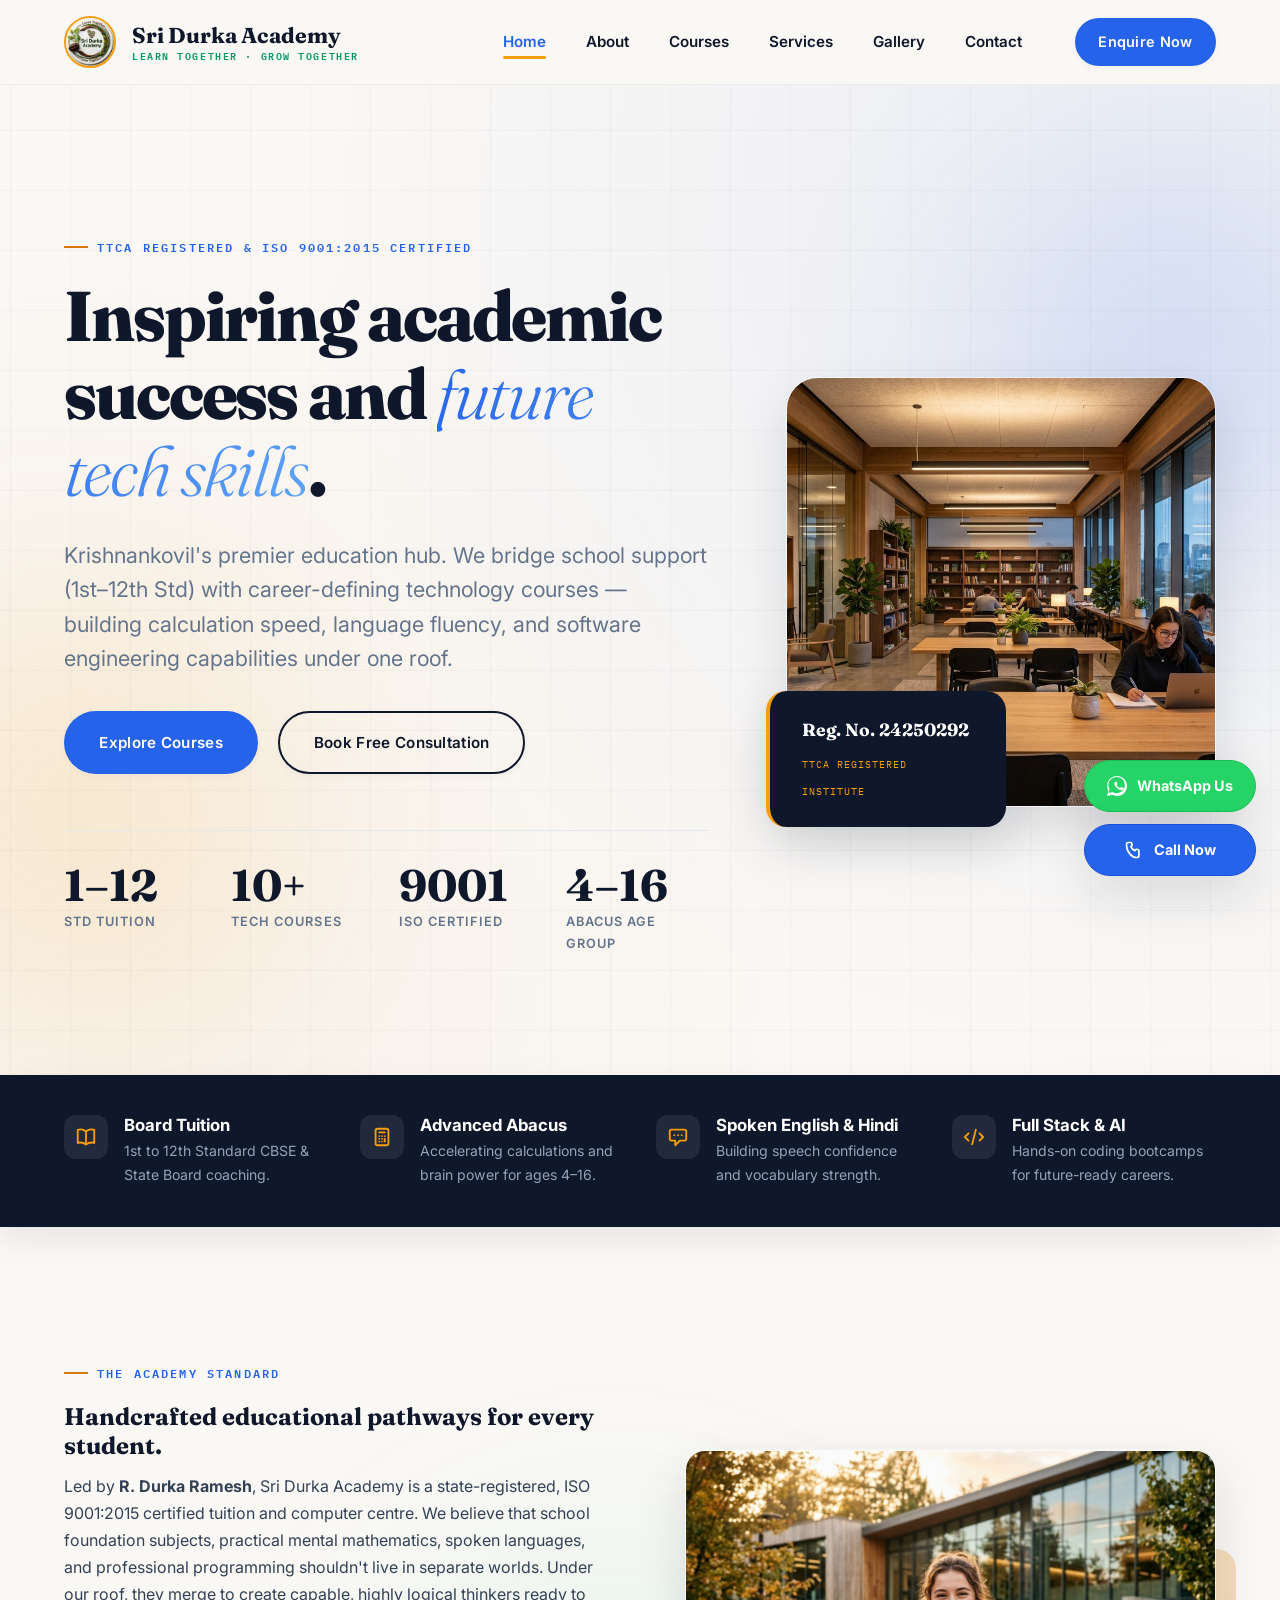
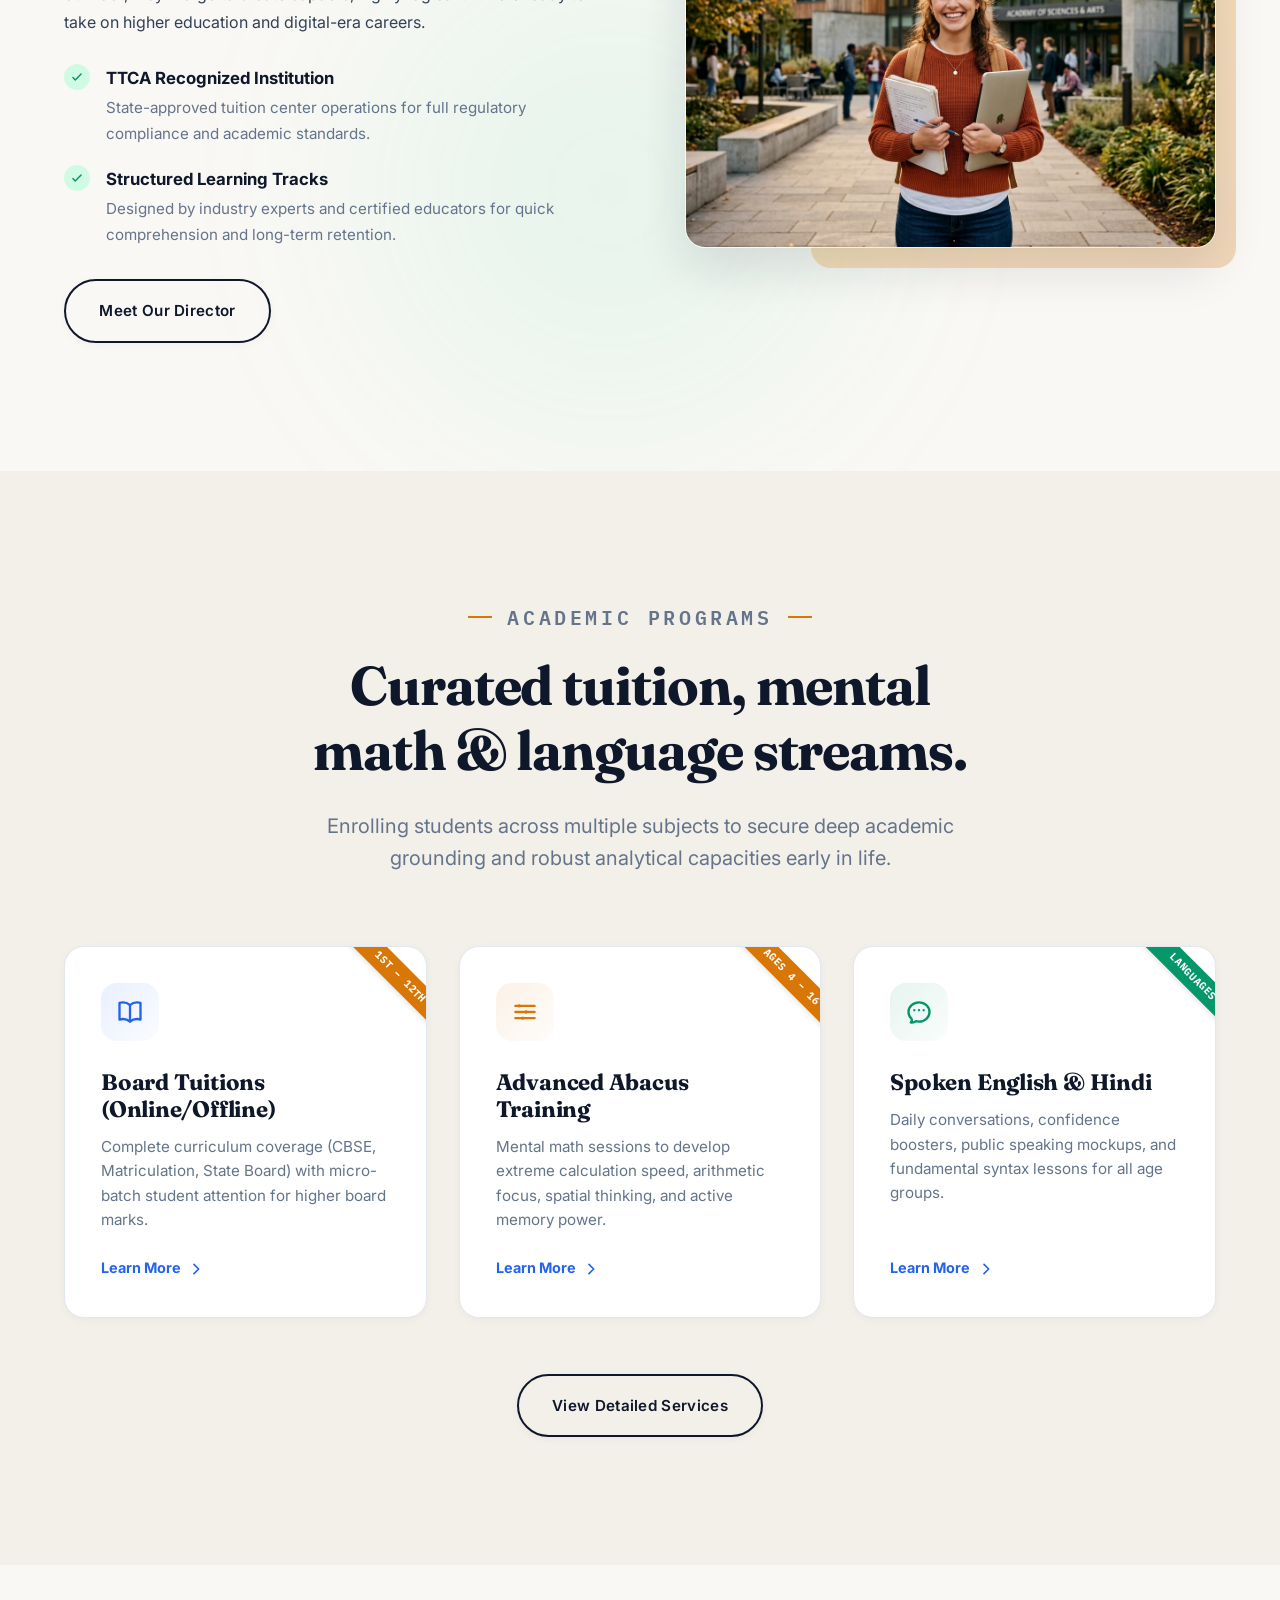
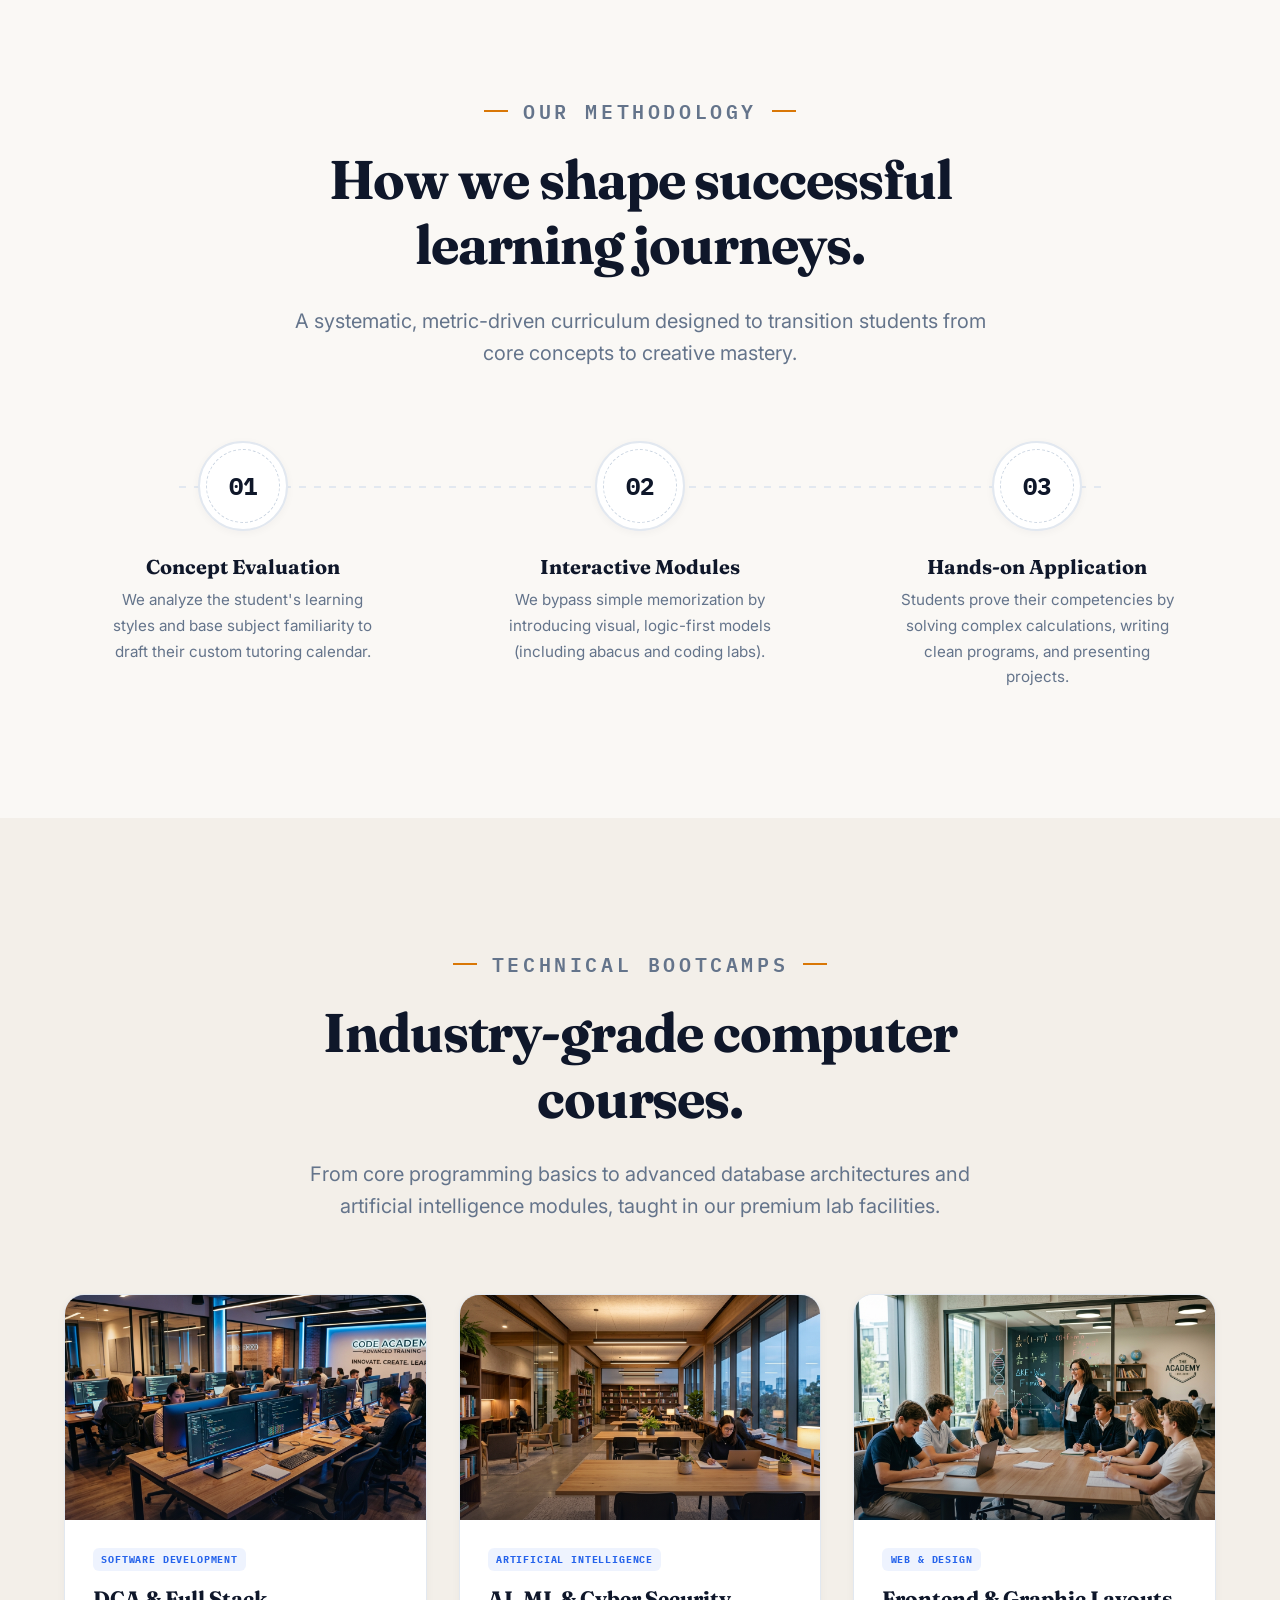
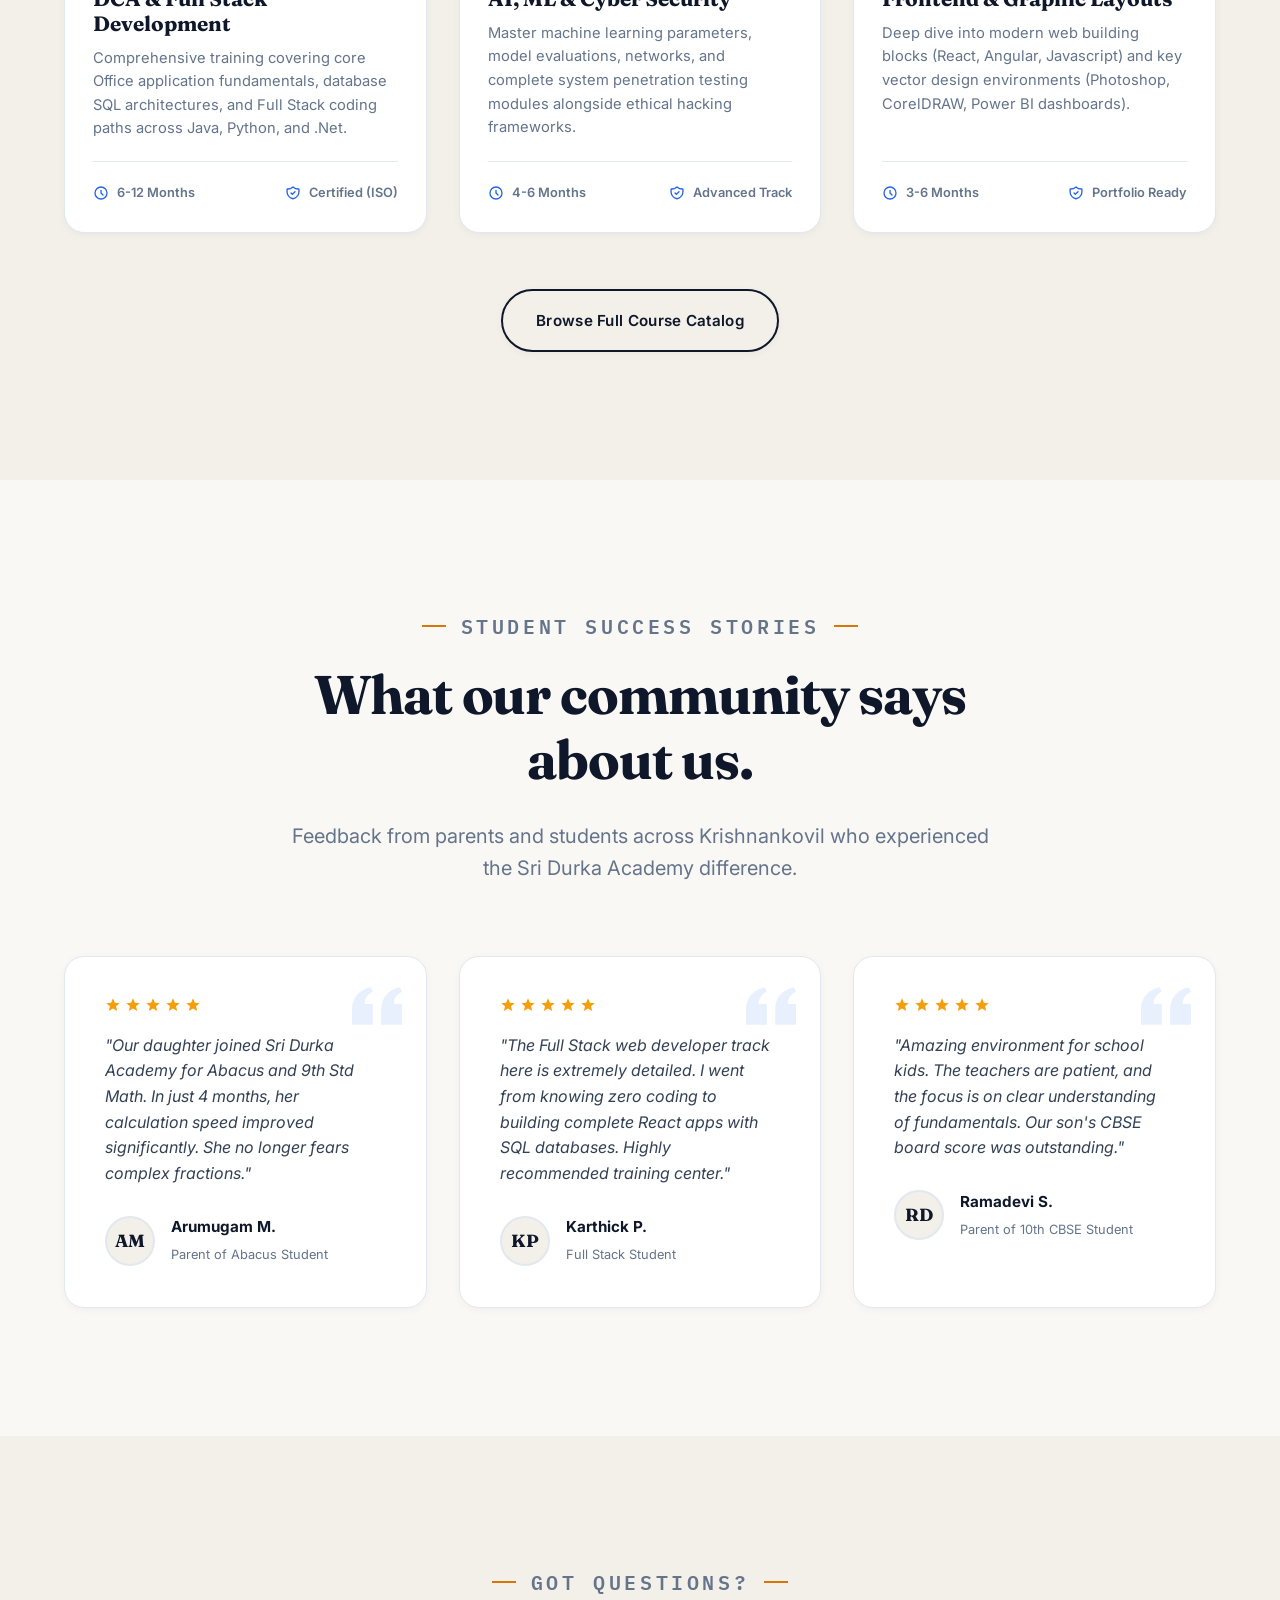
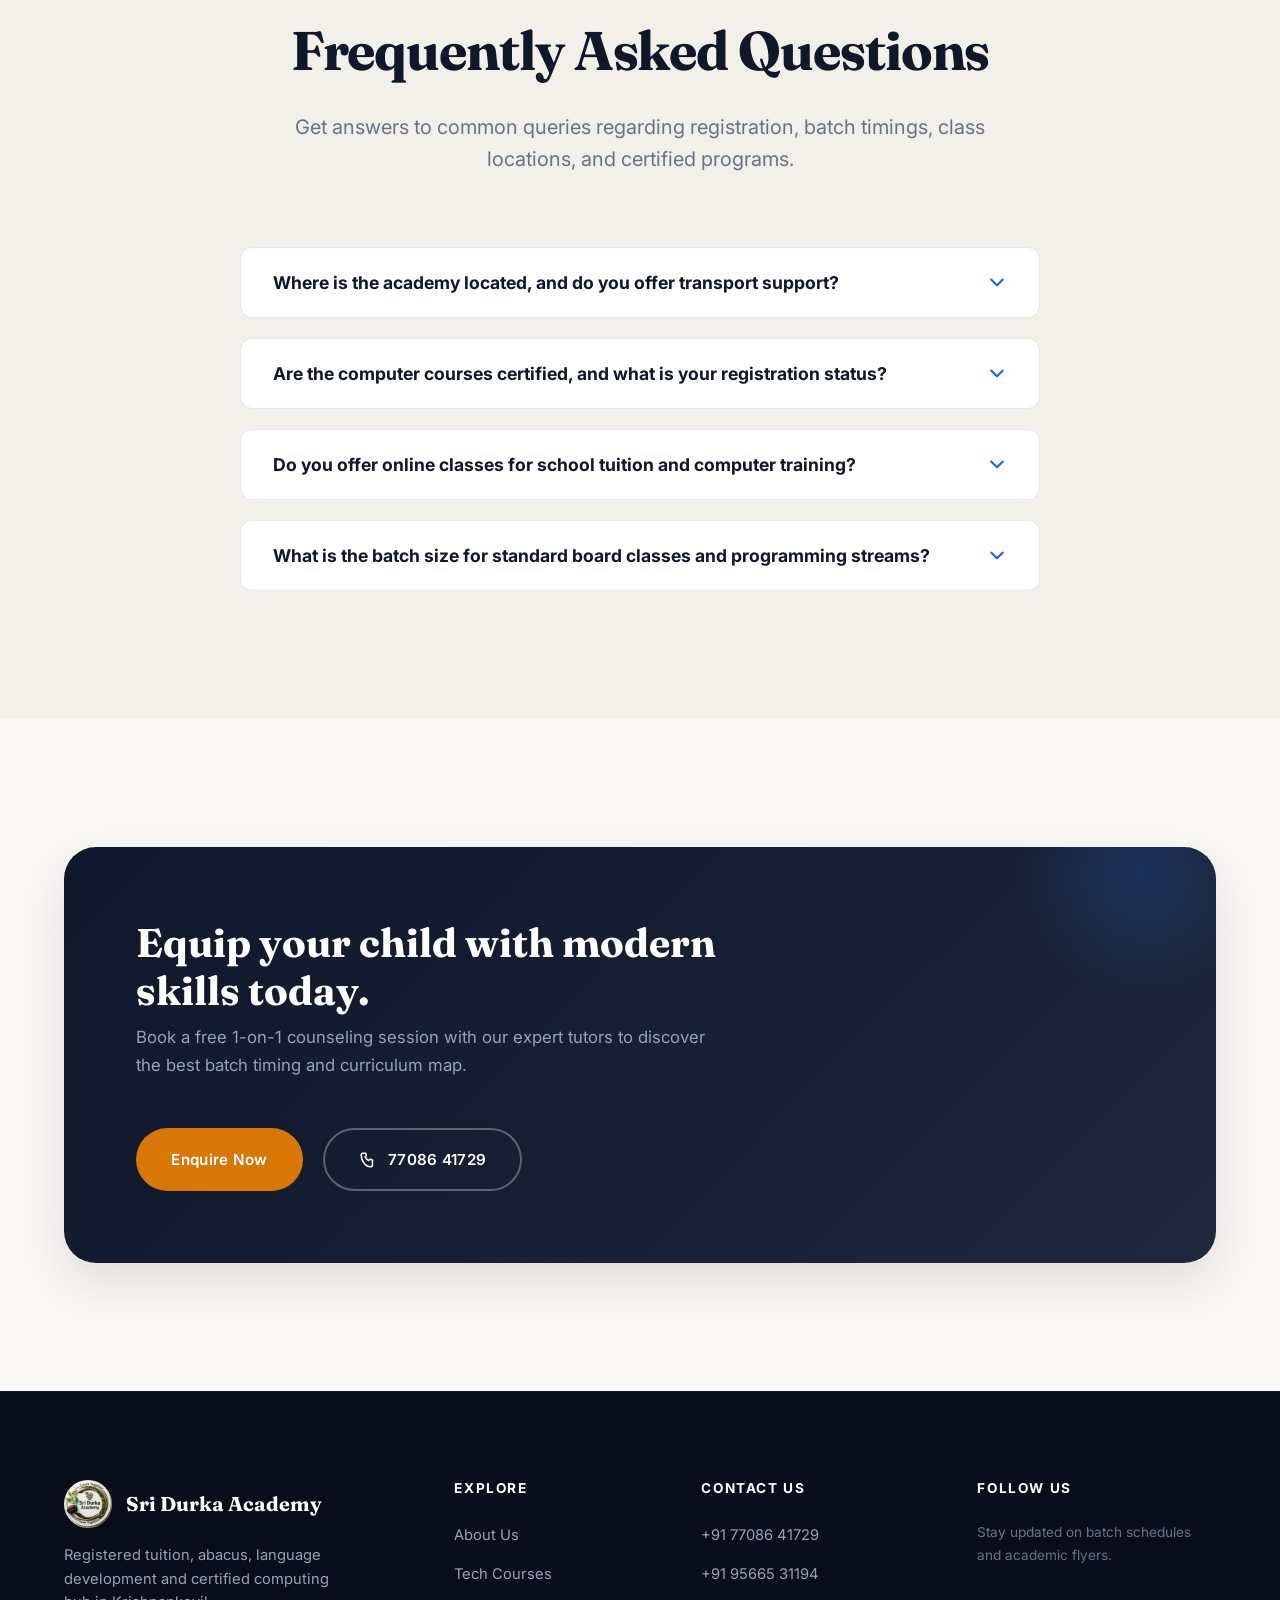
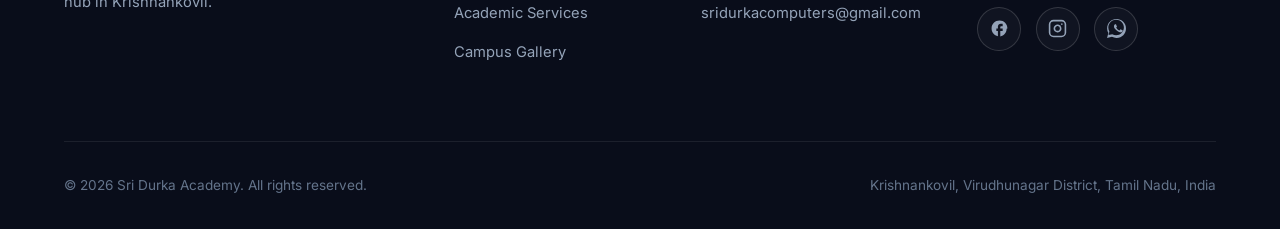
==== commit 3170dcec: "Update website content and add new image assets" ====
--- a/index.html
+++ b/index.html
@@ -1,384 +1,630 @@
 <!DOCTYPE html>
 <html lang="en">
 <head>
-<meta charset="UTF-8">
-<meta name="viewport" content="width=device-width, initial-scale=1.0">
-<title>Sri Durka Academy | Tuition & Computer Courses in Krishnankovil</title>
-<meta name="description" content="Sri Durka Academy in Krishnankovil offers TTCA registered tuition, abacus, spoken English & Hindi, and future-ready computer courses including full stack, AI/ML and cyber security.">
-<meta name="keywords" content="Sri Durka Academy, tuition classes in Krishnankovil, computer courses, abacus training, spoken English, spoken Hindi, full stack development, AI ML, cyber security">
-<meta name="robots" content="index, follow">
-<meta property="og:title" content="Sri Durka Academy | Tuition & Computer Courses in Krishnankovil">
-<meta property="og:description" content="Trusted tuition and computer training centre in Krishnankovil for school students and career-focused learners.">
-<meta property="og:type" content="website">
-<meta property="og:image" content="images/logo.png">
-<meta name="twitter:card" content="summary_large_image">
-<meta name="twitter:title" content="Sri Durka Academy | Tuition & Computer Courses in Krishnankovil">
-<meta name="twitter:description" content="Trusted tuition and computer training centre in Krishnankovil for school students and career-focused learners.">
-<meta name="twitter:image" content="images/logo.png">
-<link rel="canonical" href="index.html">
-<link rel="icon" type="image/png" href="images/favicon-192.png">
-<link rel="apple-touch-icon" href="images/favicon-512.png">
-<link rel="preconnect" href="https://fonts.googleapis.com">
-<link rel="preconnect" href="https://fonts.gstatic.com" crossorigin>
-<link href="https://fonts.googleapis.com/css2?family=Fraunces:ital,opsz,wght@0,9..144,500;0,9..144,600;0,9..144,700;1,9..144,500&family=Inter:wght@400;500;600;700;800&family=IBM+Plex+Mono:wght@500;600&display=swap" rel="stylesheet">
-<link rel="stylesheet" href="css/style.css">
-<script type="application/ld+json">
-{
-  "@context": "https://schema.org",
-  "@type": "EducationalOrganization",
-  "name": "Sri Durka Academy",
-  "legalName": "Sri Durka Academy",
-  "address": {
-    "@type": "PostalAddress",
-    "addressLocality": "Krishnankovil",
-    "addressRegion": "Tamil Nadu",
-    "addressCountry": "IN"
-  },
-  "telephone": "+91-7708641729",
-  "email": "sridurkacomputers@gmail.com",
-  "description": "TTCA registered tuition and computer training centre offering school support, abacus, spoken classes and professional tech courses."
-}
-</script>
+  <meta charset="UTF-8">
+  <meta name="viewport" content="width=device-width, initial-scale=1.0">
+  <title>Sri Durka Academy | Premium Tuition & Computer Training Krishnankovil</title>
+  <meta name="description" content="Sri Durka Academy in Krishnankovil is a TTCA registered, ISO 9001:2015 certified academy. We offer 1st-12th Std school tuition, advanced abacus, spoken languages, and professional computer courses.">
+  <meta name="keywords" content="Sri Durka Academy, tuition Krishnankovil, computer training Krishnankovil, abacus training, spoken English, spoken Hindi, full stack development, AI ML, cyber security center">
+  <meta name="robots" content="index, follow">
+  
+  <!-- Open Graph -->
+  <meta property="og:title" content="Sri Durka Academy | Premium Tuition & Computer Training">
+  <meta property="og:description" content="Trusted TTCA registered and ISO 9001:2015 certified tuition and computer training centre in Krishnankovil. Guiding school students and professionals.">
+  <meta property="og:type" content="website">
+  <meta property="og:image" content="images/logo.png">
+  <meta property="og:url" content="index.html">
+  
+  <!-- Twitter -->
+  <meta name="twitter:card" content="summary_large_image">
+  <meta name="twitter:title" content="Sri Durka Academy | Premium Tuition & Computer Training">
+  <meta name="twitter:description" content="TTCA registered and ISO 9001:2015 certified learning centre. Abacus, school tuition, language spoken classes, and coding bootcamps.">
+  <meta name="twitter:image" content="images/logo.png">
+
+  <link rel="canonical" href="index.html">
+  <link rel="icon" type="image/png" href="images/favicon-192.png">
+  <link rel="apple-touch-icon" href="images/favicon-512.png">
+  
+  <!-- Stylesheets -->
+  <link rel="stylesheet" href="css/style.css">
+  
+  <!-- Structured Data (JSON-LD) -->
+  <script type="application/ld+json">
+  {
+    "@context": "https://schema.org",
+    "@type": "EducationalOrganization",
+    "name": "Sri Durka Academy",
+    "legalName": "Sri Durka Academy",
+    "url": "https://sridurkaacademy.com",
+    "logo": "images/logo.png",
+    "image": "images/hero_bg.jpg",
+    "address": {
+      "@type": "PostalAddress",
+      "addressLocality": "Krishnankovil",
+      "addressRegion": "Tamil Nadu",
+      "addressCountry": "IN"
+    },
+    "telephone": "+91-7708641729",
+    "email": "sridurkacomputers@gmail.com",
+    "description": "TTCA registered tuition and computer training centre offering school academic support, mental arithmetic abacus, spoken classes, and advanced coding programs.",
+    "founder": {
+      "@type": "Person",
+      "name": "R. Durka Ramesh"
+    }
+  }
+  </script>
 </head>
 <body>
 
-<!-- ========== HEADER ========== -->
-<header class="site-header">
-  <div class="header-inner">
-    <a href="index.html" class="brand" aria-label="Sri Durka Academy home">
-      <img src="images/logo.png" alt="Sri Durka Academy logo">
-      <span class="brand-text">
-        <strong>Sri Durka Academy</strong>
-        <span>Learn Together · Grow Together</span>
-      </span>
+  <!-- ========== HEADER / NAV ========== -->
+  <header class="site-header" id="site-header">
+    <div class="header-inner">
+      <a href="index.html" class="brand" aria-label="Sri Durka Academy Homepage">
+        <img src="images/logo.png" alt="Sri Durka Academy Logo">
+        <span class="brand-text">
+          <strong>Sri Durka Academy</strong>
+          <span>Learn Together · Grow Together</span>
+        </span>
+      </a>
+      
+      <nav class="main-nav" id="main-nav" aria-label="Primary Navigation">
+        <ul>
+          <li><a href="index.html" data-page="index.html" class="active">Home</a></li>
+          <li><a href="about.html" data-page="about.html">About</a></li>
+          <li><a href="courses.html" data-page="courses.html">Courses</a></li>
+          <li><a href="services.html" data-page="services.html">Services</a></li>
+          <li><a href="gallery.html" data-page="gallery.html">Gallery</a></li>
+          <li><a href="contact.html" data-page="contact.html">Contact</a></li>
+          <li class="nav-cta"><a href="contact.html" class="btn btn-primary" id="header-cta-btn">Enquire Now</a></li>
+        </ul>
+      </nav>
+      
+      <button class="nav-toggle" id="nav-toggle" aria-label="Toggle navigation menu" aria-expanded="false">
+        <span></span><span></span><span></span>
+      </button>
+    </div>
+  </header>
+
+  <!-- ========== HERO SECTION ========== -->
+  <section class="hero" id="hero-section">
+    <div class="grid-bg-decor" aria-hidden="true"></div>
+    <div class="blob blob-primary" aria-hidden="true"></div>
+    <div class="blob blob-gold" aria-hidden="true"></div>
+    
+    <div class="container hero-grid">
+      <div class="hero-content reveal">
+        <p class="eyebrow">TTCA Registered & ISO 9001:2015 Certified</p>
+        <h1>Inspiring academic success and <em>future tech skills</em>.</h1>
+        <p class="hero-lede">Krishnankovil's premier education hub. We bridge school support (1st–12th Std) with career-defining technology courses — building calculation speed, language fluency, and software engineering capabilities under one roof.</p>
+        
+        <div class="hero-actions">
+          <a href="courses.html" class="btn btn-primary" id="hero-explore-btn">Explore Courses</a>
+          <a href="contact.html" class="btn btn-outline" id="hero-consult-btn">Book Free Consultation</a>
+        </div>
+        
+        <div class="hero-stats" id="hero-stats-panel">
+          <div class="hero-stat">
+            <span class="stat-num" id="counter-tuition">1–12</span>
+            <span class="stat-label">Std Tuition</span>
+          </div>
+          <div class="hero-stat">
+            <span class="stat-num" id="counter-courses">10+</span>
+            <span class="stat-label">Tech Courses</span>
+          </div>
+          <div class="hero-stat">
+            <span class="stat-num" id="counter-rating">9001</span>
+            <span class="stat-label">ISO Certified</span>
+          </div>
+          <div class="hero-stat">
+            <span class="stat-num" id="counter-age">4–16</span>
+            <span class="stat-label">Abacus Age Group</span>
+          </div>
+        </div>
+      </div>
+      
+      <div class="hero-media reveal reveal-delay-2">
+        <div class="hero-image-wrap">
+          <img src="images/hero_bg.jpg" alt="Modern collaborative study space at Sri Durka Academy">
+        </div>
+        <div class="hero-badge">
+          <strong>Reg. No. 24250292</strong>
+          <span>TTCA Registered Institute</span>
+        </div>
+      </div>
+    </div>
+  </section>
+
+  <!-- ========== HIGHLIGHTS STRIP ========== -->
+  <section class="highlights-strip" id="highlights-strip">
+    <div class="container">
+      <div class="highlights-grid">
+        <div class="highlight-item">
+          <div class="icon" aria-hidden="true">
+            <svg viewBox="0 0 24 24" fill="none" stroke="currentColor" stroke-width="2"><path stroke-linecap="round" stroke-linejoin="round" d="M12 6.042A8.967 8.967 0 006 3.75c-1.052 0-2.062.18-3 .512v14.25A8.987 8.987 0 016 18c2.305 0 4.408.867 6 2.292m0-14.25a8.966 8.966 0 016-2.292c1.052 0 2.062.18 3 .512v14.25A8.987 8.987 0 0018 18a8.967 8.967 0 00-6 2.292m0-14.25v14.25"/></svg>
+          </div>
+          <div>
+            <h4>Board Tuition</h4>
+            <p>1st to 12th Standard CBSE & State Board coaching.</p>
+          </div>
+        </div>
+        
+        <div class="highlight-item">
+          <div class="icon" aria-hidden="true">
+            <svg viewBox="0 0 24 24" fill="none" stroke="currentColor" stroke-width="2"><path stroke-linecap="round" stroke-linejoin="round" d="M9 7h6m0 10v-3m-3 3h.01M9 17h.01M9 14h.01M12 14h.01M15 11h.01M12 11h.01M9 11h.01M7 21h10a2 2 0 002-2V5a2 2 0 00-2-2H7a2 2 0 00-2 2v14a2 2 0 002 2z"/></svg>
+          </div>
+          <div>
+            <h4>Advanced Abacus</h4>
+            <p>Accelerating calculations and brain power for ages 4–16.</p>
+          </div>
+        </div>
+        
+        <div class="highlight-item">
+          <div class="icon" aria-hidden="true">
+            <svg viewBox="0 0 24 24" fill="none" stroke="currentColor" stroke-width="2"><path stroke-linecap="round" stroke-linejoin="round" d="M8 10h.01M12 10h.01M16 10h.01M9 16H5a2 2 0 01-2-2V6a2 2 0 012-2h14a2 2 0 012 2v8a2 2 0 01-2 2h-5l-5 5v-5z"/></svg>
+          </div>
+          <div>
+            <h4>Spoken English & Hindi</h4>
+            <p>Building speech confidence and vocabulary strength.</p>
+          </div>
+        </div>
+        
+        <div class="highlight-item">
+          <div class="icon" aria-hidden="true">
+            <svg viewBox="0 0 24 24" fill="none" stroke="currentColor" stroke-width="2"><path stroke-linecap="round" stroke-linejoin="round" d="M10 20l4-16m4 4l4 4-4 4M6 16l-4-4 4-4"/></svg>
+          </div>
+          <div>
+            <h4>Full Stack & AI</h4>
+            <p>Hands-on coding bootcamps for future-ready careers.</p>
+          </div>
+        </div>
+      </div>
+    </div>
+  </section>
+
+  <!-- ========== ABOUT TEASER SPLIT SECTION ========== -->
+  <section class="section" id="about-teaser-section">
+    <div class="blob blob-emerald" aria-hidden="true"></div>
+    <div class="container split-grid">
+      <div class="reveal">
+        <p class="eyebrow">The Academy Standard</p>
+        <h2>Handcrafted educational pathways for every student.</h2>
+        <p>Led by <strong>R. Durka Ramesh</strong>, Sri Durka Academy is a state-registered, ISO 9001:2015 certified tuition and computer centre. We believe that school foundation subjects, practical mental mathematics, spoken languages, and professional programming shouldn't live in separate worlds. Under our roof, they merge to create capable, highly logical thinkers ready to take on higher education and digital-era careers.</p>
+        
+        <div class="split-list">
+          <div class="split-list-item">
+            <div class="check-icon" aria-hidden="true">
+              <svg viewBox="0 0 24 24" fill="none" stroke="currentColor" stroke-width="2.5"><path stroke-linecap="round" stroke-linejoin="round" d="M5 13l4 4L19 7"/></svg>
+            </div>
+            <div class="text">
+              <strong>TTCA Recognized Institution</strong>
+              <p>State-approved tuition center operations for full regulatory compliance and academic standards.</p>
+            </div>
+          </div>
+          
+          <div class="split-list-item">
+            <div class="check-icon" aria-hidden="true">
+              <svg viewBox="0 0 24 24" fill="none" stroke="currentColor" stroke-width="2.5"><path stroke-linecap="round" stroke-linejoin="round" d="M5 13l4 4L19 7"/></svg>
+            </div>
+            <div class="text">
+              <strong>Structured Learning Tracks</strong>
+              <p>Designed by industry experts and certified educators for quick comprehension and long-term retention.</p>
+            </div>
+          </div>
+        </div>
+        
+        <a href="about.html" class="btn btn-outline" id="about-teaser-more-btn">Meet Our Director</a>
+      </div>
+      
+      <div class="split-media-wrap reveal reveal-delay-2">
+        <div class="split-image-container">
+          <img src="images/student_success.jpg" alt="A proud, smiling student at Sri Durka Academy representing academic excellence">
+        </div>
+      </div>
+    </div>
+  </section>
+
+  <!-- ========== SERVICES PREVIEW SECTION ========== -->
+  <section class="section section--alt" id="services-preview-section">
+    <div class="container">
+      <div class="section-head center reveal">
+        <p class="eyebrow">Academic Programs</p>
+        <h2>Curated tuition, mental math &amp; language streams.</h2>
+        <p>Enrolling students across multiple subjects to secure deep academic grounding and robust analytical capacities early in life.</p>
+      </div>
+      
+      <div class="card-grid grid-3">
+        <!-- Tuition Card -->
+        <article class="premium-card reveal">
+          <span class="ribbon">1st – 12th</span>
+          <div class="card-icon-wrap blue" aria-hidden="true">
+            <svg viewBox="0 0 24 24" fill="none" stroke="currentColor" stroke-width="2"><path stroke-linecap="round" stroke-linejoin="round" d="M12 6.042A8.967 8.967 0 006 3.75c-1.052 0-2.062.18-3 .512v14.25A8.987 8.987 0 016 18c2.305 0 4.408.867 6 2.292m0-14.25a8.966 8.966 0 016-2.292c1.052 0 2.062.18 3 .512v14.25A8.987 8.987 0 0018 18a8.967 8.967 0 00-6 2.292m0-14.25v14.25"/></svg>
+          </div>
+          <h3>Board Tuitions (Online/Offline)</h3>
+          <p>Complete curriculum coverage (CBSE, Matriculation, State Board) with micro-batch student attention for higher board marks.</p>
+          <a href="services.html" class="card-action" aria-label="Explore Tuition Details">
+            <span>Learn More</span>
+            <svg viewBox="0 0 24 24" fill="none" stroke="currentColor" stroke-width="2.5"><path stroke-linecap="round" stroke-linejoin="round" d="M9 5l7 7-7 7"/></svg>
+          </a>
+        </article>
+
+        <!-- Abacus Card -->
+        <article class="premium-card reveal reveal-delay-1">
+          <span class="ribbon gold">Ages 4 – 16</span>
+          <div class="card-icon-wrap gold" aria-hidden="true">
+            <svg viewBox="0 0 24 24" fill="none" stroke="currentColor" stroke-width="2"><path stroke-linecap="round" stroke-linejoin="round" d="M3.75 6.75h16.5M3.75 12h16.5m-16.5 5.25h16.5"/><circle cx="7" cy="6.75" r="1.4" fill="currentColor" stroke="none"/><circle cx="13" cy="12" r="1.4" fill="currentColor" stroke="none"/><circle cx="10" cy="17.25" r="1.4" fill="currentColor" stroke="none"/></svg>
+          </div>
+          <h3>Advanced Abacus Training</h3>
+          <p>Mental math sessions to develop extreme calculation speed, arithmetic focus, spatial thinking, and active memory power.</p>
+          <a href="services.html" class="card-action" aria-label="Explore Abacus Details">
+            <span>Learn More</span>
+            <svg viewBox="0 0 24 24" fill="none" stroke="currentColor" stroke-width="2.5"><path stroke-linecap="round" stroke-linejoin="round" d="M9 5l7 7-7 7"/></svg>
+          </a>
+        </article>
+
+        <!-- Languages Card -->
+        <article class="premium-card reveal reveal-delay-2">
+          <span class="ribbon green">Languages</span>
+          <div class="card-icon-wrap green" aria-hidden="true">
+            <svg viewBox="0 0 24 24" fill="none" stroke="currentColor" stroke-width="2"><path stroke-linecap="round" stroke-linejoin="round" d="M8 10.5h.01M12 10.5h.01M16 10.5h.01M21 12c0 4.556-4.03 8.25-9 8.25a9.764 9.764 0 01-2.555-.337A5.972 5.972 0 015.41 20.97a5.969 5.969 0 01-.474-.065 4.48 4.48 0 00.978-2.025c.09-.457-.133-.901-.467-1.226C3.93 16.178 3 14.189 3 12c0-4.556 4.03-8.25 9-8.25s9 3.694 9 8.25z"/></svg>
+          </div>
+          <h3>Spoken English &amp; Hindi</h3>
+          <p>Daily conversations, confidence boosters, public speaking mockups, and fundamental syntax lessons for all age groups.</p>
+          <a href="services.html" class="card-action" aria-label="Explore Spoken Classes Details">
+            <span>Learn More</span>
+            <svg viewBox="0 0 24 24" fill="none" stroke="currentColor" stroke-width="2.5"><path stroke-linecap="round" stroke-linejoin="round" d="M9 5l7 7-7 7"/></svg>
+          </a>
+        </article>
+      </div>
+      
+      <div style="text-align: center; margin-top: 3.5rem;">
+        <a href="services.html" class="btn btn-outline" id="services-preview-all-btn">View Detailed Services</a>
+      </div>
+    </div>
+  </section>
+
+  <!-- ========== METHODOLOGY (TIMELINE TRACK) SECTION ========== -->
+  <section class="section" id="methodology-section">
+    <div class="container">
+      <div class="section-head center reveal">
+        <p class="eyebrow">Our Methodology</p>
+        <h2>How we shape successful learning journeys.</h2>
+        <p>A systematic, metric-driven curriculum designed to transition students from core concepts to creative mastery.</p>
+      </div>
+      
+      <div class="step-track-grid">
+        <div class="step-item reveal">
+          <div class="step-num-wrap">01</div>
+          <h3>Concept Evaluation</h3>
+          <p>We analyze the student's learning styles and base subject familiarity to draft their custom tutoring calendar.</p>
+        </div>
+        
+        <div class="step-item reveal reveal-delay-1">
+          <div class="step-num-wrap">02</div>
+          <h3>Interactive Modules</h3>
+          <p>We bypass simple memorization by introducing visual, logic-first models (including abacus and coding labs).</p>
+        </div>
+        
+        <div class="step-item reveal reveal-delay-2">
+          <div class="step-num-wrap">03</div>
+          <h3>Hands-on Application</h3>
+          <p>Students prove their competencies by solving complex calculations, writing clean programs, and presenting projects.</p>
+        </div>
+      </div>
+    </div>
+  </section>
+
+  <!-- ========== COURSES PREVIEW (INTERACTIVE CARDS) SECTION ========== -->
+  <section class="section section--alt" id="courses-preview-section">
+    <div class="container">
+      <div class="section-head center reveal">
+        <p class="eyebrow">Technical Bootcamps</p>
+        <h2>Industry-grade computer courses.</h2>
+        <p>From core programming basics to advanced database architectures and artificial intelligence modules, taught in our premium lab facilities.</p>
+      </div>
+      
+      <div class="card-grid grid-3">
+        <!-- Course 1 -->
+        <article class="course-card reveal">
+          <div class="course-card-img-wrap">
+            <img src="images/coding_lab.jpg" alt="Computers displaying complex programming codes at Sri Durka Academy">
+          </div>
+          <div class="course-card-content">
+            <span class="course-tag">Software Development</span>
+            <h3>DCA &amp; Full Stack Development</h3>
+            <p>Comprehensive training covering core Office application fundamentals, database SQL architectures, and Full Stack coding paths across Java, Python, and .Net.</p>
+            <div class="course-meta">
+              <span class="course-meta-item">
+                <svg viewBox="0 0 24 24" fill="none" stroke="currentColor" stroke-width="2"><path stroke-linecap="round" stroke-linejoin="round" d="M12 8v4l3 3m6-3a9 9 0 11-18 0 9 9 0 0118 0z"/></svg>
+                6-12 Months
+              </span>
+              <span class="course-meta-item">
+                <svg viewBox="0 0 24 24" fill="none" stroke="currentColor" stroke-width="2"><path stroke-linecap="round" stroke-linejoin="round" d="M9 12l2 2 4-4m5.618-4.016A11.955 11.955 0 0112 2.944a11.955 11.955 0 01-8.618 3.04A12.02 12.02 0 003 9c0 5.591 3.824 10.29 9 11.622 5.176-1.332 9-6.03 9-11.622 0-1.042-.133-2.052-.382-3.016z"/></svg>
+                Certified (ISO)
+              </span>
+            </div>
+          </div>
+        </article>
+
+        <!-- Course 2 -->
+        <article class="course-card reveal reveal-delay-1">
+          <div class="course-card-img-wrap">
+            <img src="images/hero_bg.jpg" alt="Classroom workspace with monitors showing modern cloud interfaces">
+          </div>
+          <div class="course-card-content">
+            <span class="course-tag">Artificial Intelligence</span>
+            <h3>AI, ML &amp; Cyber Security</h3>
+            <p>Master machine learning parameters, model evaluations, networks, and complete system penetration testing modules alongside ethical hacking frameworks.</p>
+            <div class="course-meta">
+              <span class="course-meta-item">
+                <svg viewBox="0 0 24 24" fill="none" stroke="currentColor" stroke-width="2"><path stroke-linecap="round" stroke-linejoin="round" d="M12 8v4l3 3m6-3a9 9 0 11-18 0 9 9 0 0118 0z"/></svg>
+                4-6 Months
+              </span>
+              <span class="course-meta-item">
+                <svg viewBox="0 0 24 24" fill="none" stroke="currentColor" stroke-width="2"><path stroke-linecap="round" stroke-linejoin="round" d="M9 12l2 2 4-4m5.618-4.016A11.955 11.955 0 0112 2.944a11.955 11.955 0 01-8.618 3.04A12.02 12.02 0 003 9c0 5.591 3.824 10.29 9 11.622 5.176-1.332 9-6.03 9-11.622 0-1.042-.133-2.052-.382-3.016z"/></svg>
+                Advanced Track
+              </span>
+            </div>
+          </div>
+        </article>
+
+        <!-- Course 3 -->
+        <article class="course-card reveal reveal-delay-2">
+          <div class="course-card-img-wrap">
+            <img src="images/tuition_classroom.jpg" alt="Tutor explaining coding architectures on display monitor">
+          </div>
+          <div class="course-card-content">
+            <span class="course-tag">Web &amp; Design</span>
+            <h3>Frontend &amp; Graphic Layouts</h3>
+            <p>Deep dive into modern web building blocks (React, Angular, Javascript) and key vector design environments (Photoshop, CorelDRAW, Power BI dashboards).</p>
+            <div class="course-meta">
+              <span class="course-meta-item">
+                <svg viewBox="0 0 24 24" fill="none" stroke="currentColor" stroke-width="2"><path stroke-linecap="round" stroke-linejoin="round" d="M12 8v4l3 3m6-3a9 9 0 11-18 0 9 9 0 0118 0z"/></svg>
+                3-6 Months
+              </span>
+              <span class="course-meta-item">
+                <svg viewBox="0 0 24 24" fill="none" stroke="currentColor" stroke-width="2"><path stroke-linecap="round" stroke-linejoin="round" d="M9 12l2 2 4-4m5.618-4.016A11.955 11.955 0 0112 2.944a11.955 11.955 0 01-8.618 3.04A12.02 12.02 0 003 9c0 5.591 3.824 10.29 9 11.622 5.176-1.332 9-6.03 9-11.622 0-1.042-.133-2.052-.382-3.016z"/></svg>
+                Portfolio Ready
+              </span>
+            </div>
+          </div>
+        </article>
+      </div>
+      
+      <div style="text-align: center; margin-top: 3.5rem;">
+        <a href="courses.html" class="btn btn-outline" id="courses-preview-all-btn">Browse Full Course Catalog</a>
+      </div>
+    </div>
+  </section>
+
+  <!-- ========== TESTIMONIALS SECTION ========== -->
+  <section class="section" id="testimonials-section">
+    <div class="container">
+      <div class="section-head center reveal">
+        <p class="eyebrow">Student Success Stories</p>
+        <h2>What our community says about us.</h2>
+        <p>Feedback from parents and students across Krishnankovil who experienced the Sri Durka Academy difference.</p>
+      </div>
+      
+      <div class="card-grid grid-3">
+        <!-- Testimonial 1 -->
+        <div class="testimonial-card reveal">
+          <svg class="quote-icon" fill="currentColor" viewBox="0 0 24 24" aria-hidden="true"><path d="M14.017 21v-7.391c0-5.704 3.731-9.57 8.983-10.609l.995 2.151c-2.432.917-3.995 3.638-3.995 5.849h4v10h-9.983zm-14.017 0v-7.391c0-5.704 3.748-9.57 9-10.609l.996 2.154c-2.433.914-3.996 3.638-3.996 5.846h3.983v10h-9.983z"/></svg>
+          <div class="rating-stars" aria-label="5 star rating">
+            <svg viewBox="0 0 24 24"><path d="M12 17.27L18.18 21l-1.64-7.03L22 9.24l-7.19-.61L12 2 9.19 8.63 2 9.24l5.46 4.73L5.82 21z"/></svg>
+            <svg viewBox="0 0 24 24"><path d="M12 17.27L18.18 21l-1.64-7.03L22 9.24l-7.19-.61L12 2 9.19 8.63 2 9.24l5.46 4.73L5.82 21z"/></svg>
+            <svg viewBox="0 0 24 24"><path d="M12 17.27L18.18 21l-1.64-7.03L22 9.24l-7.19-.61L12 2 9.19 8.63 2 9.24l5.46 4.73L5.82 21z"/></svg>
+            <svg viewBox="0 0 24 24"><path d="M12 17.27L18.18 21l-1.64-7.03L22 9.24l-7.19-.61L12 2 9.19 8.63 2 9.24l5.46 4.73L5.82 21z"/></svg>
+            <svg viewBox="0 0 24 24"><path d="M12 17.27L18.18 21l-1.64-7.03L22 9.24l-7.19-.61L12 2 9.19 8.63 2 9.24l5.46 4.73L5.82 21z"/></svg>
+          </div>
+          <blockquote>"Our daughter joined Sri Durka Academy for Abacus and 9th Std Math. In just 4 months, her calculation speed improved significantly. She no longer fears complex fractions."</blockquote>
+          <div class="testimonial-author">
+            <div class="author-avatar">AM</div>
+            <div class="author-info">
+              <strong>Arumugam M.</strong>
+              <span>Parent of Abacus Student</span>
+            </div>
+          </div>
+        </div>
+
+        <!-- Testimonial 2 -->
+        <div class="testimonial-card reveal reveal-delay-1">
+          <svg class="quote-icon" fill="currentColor" viewBox="0 0 24 24" aria-hidden="true"><path d="M14.017 21v-7.391c0-5.704 3.731-9.57 8.983-10.609l.995 2.151c-2.432.917-3.995 3.638-3.995 5.849h4v10h-9.983zm-14.017 0v-7.391c0-5.704 3.748-9.57 9-10.609l.996 2.154c-2.433.914-3.996 3.638-3.996 5.846h3.983v10h-9.983z"/></svg>
+          <div class="rating-stars" aria-label="5 star rating">
+            <svg viewBox="0 0 24 24"><path d="M12 17.27L18.18 21l-1.64-7.03L22 9.24l-7.19-.61L12 2 9.19 8.63 2 9.24l5.46 4.73L5.82 21z"/></svg>
+            <svg viewBox="0 0 24 24"><path d="M12 17.27L18.18 21l-1.64-7.03L22 9.24l-7.19-.61L12 2 9.19 8.63 2 9.24l5.46 4.73L5.82 21z"/></svg>
+            <svg viewBox="0 0 24 24"><path d="M12 17.27L18.18 21l-1.64-7.03L22 9.24l-7.19-.61L12 2 9.19 8.63 2 9.24l5.46 4.73L5.82 21z"/></svg>
+            <svg viewBox="0 0 24 24"><path d="M12 17.27L18.18 21l-1.64-7.03L22 9.24l-7.19-.61L12 2 9.19 8.63 2 9.24l5.46 4.73L5.82 21z"/></svg>
+            <svg viewBox="0 0 24 24"><path d="M12 17.27L18.18 21l-1.64-7.03L22 9.24l-7.19-.61L12 2 9.19 8.63 2 9.24l5.46 4.73L5.82 21z"/></svg>
+          </div>
+          <blockquote>"The Full Stack web developer track here is extremely detailed. I went from knowing zero coding to building complete React apps with SQL databases. Highly recommended training center."</blockquote>
+          <div class="testimonial-author">
+            <div class="author-avatar">KP</div>
+            <div class="author-info">
+              <strong>Karthick P.</strong>
+              <span>Full Stack Student</span>
+            </div>
+          </div>
+        </div>
+
+        <!-- Testimonial 3 -->
+        <div class="testimonial-card reveal reveal-delay-2">
+          <svg class="quote-icon" fill="currentColor" viewBox="0 0 24 24" aria-hidden="true"><path d="M14.017 21v-7.391c0-5.704 3.731-9.57 8.983-10.609l.995 2.151c-2.432.917-3.995 3.638-3.995 5.849h4v10h-9.983zm-14.017 0v-7.391c0-5.704 3.748-9.57 9-10.609l.996 2.154c-2.433.914-3.996 3.638-3.996 5.846h3.983v10h-9.983z"/></svg>
+          <div class="rating-stars" aria-label="5 star rating">
+            <svg viewBox="0 0 24 24"><path d="M12 17.27L18.18 21l-1.64-7.03L22 9.24l-7.19-.61L12 2 9.19 8.63 2 9.24l5.46 4.73L5.82 21z"/></svg>
+            <svg viewBox="0 0 24 24"><path d="M12 17.27L18.18 21l-1.64-7.03L22 9.24l-7.19-.61L12 2 9.19 8.63 2 9.24l5.46 4.73L5.82 21z"/></svg>
+            <svg viewBox="0 0 24 24"><path d="M12 17.27L18.18 21l-1.64-7.03L22 9.24l-7.19-.61L12 2 9.19 8.63 2 9.24l5.46 4.73L5.82 21z"/></svg>
+            <svg viewBox="0 0 24 24"><path d="M12 17.27L18.18 21l-1.64-7.03L22 9.24l-7.19-.61L12 2 9.19 8.63 2 9.24l5.46 4.73L5.82 21z"/></svg>
+            <svg viewBox="0 0 24 24"><path d="M12 17.27L18.18 21l-1.64-7.03L22 9.24l-7.19-.61L12 2 9.19 8.63 2 9.24l5.46 4.73L5.82 21z"/></svg>
+          </div>
+          <blockquote>"Amazing environment for school kids. The teachers are patient, and the focus is on clear understanding of fundamentals. Our son's CBSE board score was outstanding."</blockquote>
+          <div class="testimonial-author">
+            <div class="author-avatar">RD</div>
+            <div class="author-info">
+              <strong>Ramadevi S.</strong>
+              <span>Parent of 10th CBSE Student</span>
+            </div>
+          </div>
+        </div>
+      </div>
+    </div>
+  </section>
+
+  <!-- ========== FAQ SECTION (INTERACTIVE ACCORDION) ========== -->
+  <section class="section section--alt" id="faq-section">
+    <div class="container">
+      <div class="section-head center reveal">
+        <p class="eyebrow">Got Questions?</p>
+        <h2>Frequently Asked Questions</h2>
+        <p>Get answers to common queries regarding registration, batch timings, class locations, and certified programs.</p>
+      </div>
+      
+      <div class="faq-grid">
+        <div class="faq-item reveal">
+          <button class="faq-question" id="faq-q1">
+            <span>Where is the academy located, and do you offer transport support?</span>
+            <svg viewBox="0 0 24 24" fill="none" stroke="currentColor" stroke-width="2.5"><path stroke-linecap="round" stroke-linejoin="round" d="M19 9l-7 7-7-7"/></svg>
+          </button>
+          <div class="faq-answer">
+            <div class="faq-answer-inner">
+              Our premium campus is situated in Krishnankovil, Virudhunagar District, Tamil Nadu. While we do not operate dedicated transport services, our campus is located near central landmarks and accessible by local bus networks.
+            </div>
+          </div>
+        </div>
+
+        <div class="faq-item reveal reveal-delay-1">
+          <button class="faq-question" id="faq-q2">
+            <span>Are the computer courses certified, and what is your registration status?</span>
+            <svg viewBox="0 0 24 24" fill="none" stroke="currentColor" stroke-width="2.5"><path stroke-linecap="round" stroke-linejoin="round" d="M19 9l-7 7-7-7"/></svg>
+          </button>
+          <div class="faq-answer">
+            <div class="faq-answer-inner">
+              Yes, Sri Durka Academy is an ISO 9001:2015 certified educational institution. We are also officially registered with the Tamilnadu Private Tuition Centre Association (TTCA) under Registration No. 24250292. Upon successful course completion, students receive professional certifications recognized by local tech recruiters.
+            </div>
+          </div>
+        </div>
+
+        <div class="faq-item reveal reveal-delay-2">
+          <button class="faq-question" id="faq-q3">
+            <span>Do you offer online classes for school tuition and computer training?</span>
+            <svg viewBox="0 0 24 24" fill="none" stroke="currentColor" stroke-width="2.5"><path stroke-linecap="round" stroke-linejoin="round" d="M19 9l-7 7-7-7"/></svg>
+          </button>
+          <div class="faq-answer">
+            <div class="faq-answer-inner">
+              Yes, we offer flexible hybrid streams. Students can enroll in either offline batches at our Krishnankovil lab or join interactive online live batches for board tuitions and programming courses.
+            </div>
+          </div>
+        </div>
+
+        <div class="faq-item reveal reveal-delay-3">
+          <button class="faq-question" id="faq-q4">
+            <span>What is the batch size for standard board classes and programming streams?</span>
+            <svg viewBox="0 0 24 24" fill="none" stroke="currentColor" stroke-width="2.5"><path stroke-linecap="round" stroke-linejoin="round" d="M19 9l-7 7-7-7"/></svg>
+          </button>
+          <div class="faq-answer">
+            <div class="faq-answer-inner">
+              To guarantee quality, we maintain a small batch size. Standard school tuition groups are restricted to 12-15 students, while programming laboratory slots are restricted to 8 students per batch to ensure dedicated system access and direct mentoring.
+            </div>
+          </div>
+        </div>
+      </div>
+    </div>
+  </section>
+
+  <!-- ========== CALL TO ACTION BAND ========== -->
+  <section class="section" id="cta-band-section">
+    <div class="container">
+      <div class="cta-band reveal">
+        <div class="cta-band-text">
+          <h3>Equip your child with modern skills today.</h3>
+          <p>Book a free 1-on-1 counseling session with our expert tutors to discover the best batch timing and curriculum map.</p>
+        </div>
+        <div class="cta-actions">
+          <a href="contact.html" class="btn btn-gold" id="cta-enquire-btn">Enquire Now</a>
+          <a href="tel:+917708641729" class="btn btn-outline-white" id="cta-call-btn">
+            <svg viewBox="0 0 24 24" fill="none" stroke="currentColor" stroke-width="2" style="width: 18px; height: 18px;"><path stroke-linecap="round" stroke-linejoin="round" d="M3 5a2 2 0 012-2h3.28a1 1 0 01.94.725l.548 2.2a1 1 0 01-.321.988l-1.305.98a10.582 10.582 0 004.872 4.872l.98-1.305a1 1 0 01.988-.321l2.2.548a1 1 0 01.725.94V19a2 2 0 01-2 2h-1C9.716 21 3 14.284 3 6V5z"/></svg>
+            77086 41729
+          </a>
+        </div>
+      </div>
+    </div>
+  </section>
+
+  <!-- ========== FOOTER ========== -->
+  <footer class="site-footer" id="site-footer">
+    <div class="container">
+      <div class="footer-grid">
+        <div>
+          <div class="footer-brand-wrap">
+            <div class="footer-brand">
+              <img src="images/logo.png" alt="Sri Durka Academy Logo">
+              <strong>Sri Durka Academy</strong>
+            </div>
+            <p class="footer-brand-text">Registered tuition, abacus, language development and certified computing hub in Krishnankovil.</p>
+          </div>
+        </div>
+        
+        <div>
+          <h4>Explore</h4>
+          <ul>
+            <li><a href="about.html">About Us</a></li>
+            <li><a href="courses.html">Tech Courses</a></li>
+            <li><a href="services.html">Academic Services</a></li>
+            <li><a href="gallery.html">Campus Gallery</a></li>
+          </ul>
+        </div>
+        
+        <div>
+          <h4>Contact Us</h4>
+          <ul>
+            <li><a href="tel:+917708641729">+91 77086 41729</a></li>
+            <li><a href="tel:+919566531194">+91 95665 31194</a></li>
+            <li><a href="mailto:sridurkacomputers@gmail.com">sridurkacomputers@gmail.com</a></li>
+          </ul>
+        </div>
+        
+        <div>
+          <h4>Follow Us</h4>
+          <p style="font-size: 0.85rem; margin-bottom: 1rem; color: #64748B;">Stay updated on batch schedules and academic flyers.</p>
+          <div class="social-row">
+            <a href="#" aria-label="Facebook" target="_blank" rel="noopener">
+              <svg viewBox="0 0 24 24" fill="currentColor"><path d="M22 12c0-5.52-4.48-10-10-10S2 6.48 2 12c0 4.84 3.44 8.87 8 9.8V15H8v-3h2V9.5C10 7.57 11.57 6 13.5 6H16v3h-2c-.55 0-1 .45-1 1v2h3v3h-3v6.95c4.56-.93 8-4.96 8-9.75z"/></svg>
+            </a>
+            <a href="#" aria-label="Instagram" target="_blank" rel="noopener">
+              <svg viewBox="0 0 24 24" fill="none" stroke="currentColor" stroke-width="2" stroke-linecap="round" stroke-linejoin="round"><rect x="2" y="2" width="20" height="20" rx="5" ry="5"/><path d="M16 11.37A4 4 0 1112.63 8 4 4 0 0116 11.37z"/><line x1="17.5" y1="6.5" x2="17.51" y2="6.5"/></svg>
+            </a>
+            <a href="https://wa.me/917708641729" aria-label="WhatsApp" target="_blank" rel="noopener">
+              <svg viewBox="0 0 24 24" fill="currentColor"><path d="M.057 24l1.687-6.163c-1.041-1.804-1.588-3.849-1.587-5.946C.06 5.348 5.397.01 12.008.01c3.202.001 6.212 1.246 8.477 3.514 2.266 2.268 3.507 5.28 3.505 8.484-.004 6.657-5.34 11.997-11.953 11.997-2.005-.001-3.973-.5-5.729-1.447L0 24zm6.59-4.846c1.6.95 3.188 1.449 4.825 1.451 5.436 0 9.86-4.37 9.864-9.799.002-2.63-1.023-5.101-2.885-6.965C16.588 1.977 14.133 1.05 11.53 1.05c-5.437 0-9.863 4.37-9.867 9.8-.001 1.73.475 3.424 1.378 4.935L1.93 20.354l4.717-1.2zm12.59-5.15c-.27-.133-1.597-.788-1.846-.879-.25-.09-.43-.133-.61.133-.18.27-.69.878-.85 1.054-.158.177-.318.198-.588.066-.27-.133-1.139-.42-2.167-1.338-.8-.713-1.34-1.594-1.497-1.861-.158-.27-.017-.417.118-.55.121-.12.27-.315.405-.47.135-.158.18-.27.27-.45.09-.18.046-.338-.021-.472-.068-.135-.61-1.472-.837-2.013-.22-.53-.442-.458-.609-.466-.157-.008-.337-.01-.518-.01-.18 0-.473.067-.72.337-.247.27-.945.924-.945 2.25s.967 2.61 1.103 2.79c.135.18 1.902 2.904 4.609 4.074.645.278 1.148.445 1.54.57.65.207 1.241.177 1.708.107.52-.078 1.597-.653 1.823-1.285.225-.633.225-1.176.157-1.284-.067-.109-.247-.176-.517-.31z"/></svg>
+            </a>
+          </div>
+        </div>
+      </div>
+      
+      <div class="footer-bottom">
+        <span>&copy; <span data-year></span> Sri Durka Academy. All rights reserved.</span>
+        <span>Krishnankovil, Virudhunagar District, Tamil Nadu, India</span>
+      </div>
+    </div>
+  </footer>
+
+  <!-- ========== LIGHTBOX (Shared Template) ========== -->
+  <div class="lightbox" id="lightbox" aria-hidden="true" role="dialog" aria-label="Image Viewport">
+    <button class="lightbox-close" id="lightbox-close-btn" aria-label="Close Fullscreen Image">&times;</button>
+    <img src="" alt="Zoomed view">
+    <div class="lightbox-caption" id="lightbox-caption"></div>
+  </div>
+
+  <!-- ========== FLOATING CTAs ========== -->
+  <div class="floating-cta-wrap" aria-label="Quick Communication Panel">
+    <a href="https://wa.me/917708641729?text=Hello%20Sri%20Durka%20Academy%2C%20I%20would%20like%20to%20enquire%20about%20your%20courses." class="fab fab-whatsapp" target="_blank" rel="noopener">
+      <svg viewBox="0 0 24 24" fill="currentColor" style="width: 20px; height: 20px;"><path d="M.057 24l1.687-6.163c-1.041-1.804-1.588-3.849-1.587-5.946C.06 5.348 5.397.01 12.008.01c3.202.001 6.212 1.246 8.477 3.514 2.266 2.268 3.507 5.28 3.505 8.484-.004 6.657-5.34 11.997-11.953 11.997-2.005-.001-3.973-.5-5.729-1.447L0 24zm6.59-4.846c1.6.95 3.188 1.449 4.825 1.451 5.436 0 9.86-4.37 9.864-9.799.002-2.63-1.023-5.101-2.885-6.965C16.588 1.977 14.133 1.05 11.53 1.05c-5.437 0-9.863 4.37-9.867 9.8-.001 1.73.475 3.424 1.378 4.935L1.93 20.354l4.717-1.2zm12.59-5.15c-.27-.133-1.597-.788-1.846-.879-.25-.09-.43-.133-.61.133-.18.27-.69.878-.85 1.054-.158.177-.318.198-.588.066-.27-.133-1.139-.42-2.167-1.338-.8-.713-1.34-1.594-1.497-1.861-.158-.27-.017-.417.118-.55.121-.12.27-.315.405-.47.135-.158.18-.27.27-.45.09-.18.046-.338-.021-.472-.068-.135-.61-1.472-.837-2.013-.22-.53-.442-.458-.609-.466-.157-.008-.337-.01-.518-.01-.18 0-.473.067-.72.337-.247.27-.945.924-.945 2.25s.967 2.61 1.103 2.79c.135.18 1.902 2.904 4.609 4.074.645.278 1.148.445 1.54.57.65.207 1.241.177 1.708.107.52-.078 1.597-.653 1.823-1.285.225-.633.225-1.176.157-1.284-.067-.109-.247-.176-.517-.31z"/></svg>
+      <span>WhatsApp Us</span>
     </a>
-    <nav class="main-nav" aria-label="Primary">
-      <ul>
-        <li><a href="index.html" data-page="index.html" class="active">Home</a></li>
-        <li><a href="about.html" data-page="about.html">About</a></li>
-        <li><a href="courses.html" data-page="courses.html">Courses</a></li>
-        <li><a href="services.html" data-page="services.html">Services</a></li>
-        <li><a href="gallery.html" data-page="gallery.html">Gallery</a></li>
-        <li><a href="contact.html" data-page="contact.html">Contact</a></li>
-        <li class="nav-cta"><a href="contact.html" class="btn btn-primary">Enquire Now</a></li>
-      </ul>
-    </nav>
-    <button class="nav-toggle" aria-label="Toggle navigation menu" aria-expanded="false">
-      <span></span><span></span><span></span>
-    </button>
+    <a href="tel:+917708641729" class="fab fab-call">
+      <svg viewBox="0 0 24 24" fill="none" stroke="currentColor" stroke-width="2" style="width: 20px; height: 20px;"><path stroke-linecap="round" stroke-linejoin="round" d="M3 5a2 2 0 012-2h3.28a1 1 0 01.94.725l.548 2.2a1 1 0 01-.321.988l-1.305.98a10.582 10.582 0 004.872 4.872l.98-1.305a1 1 0 01.988-.321l2.2.548a1 1 0 01.725.94V19a2 2 0 01-2 2h-1C9.716 21 3 14.284 3 6V5z"/></svg>
+      <span>Call Now</span>
+    </a>
   </div>
-</header>
-
-<!-- ========== HERO ========== -->
-<section class="hero">
-  <div class="container hero-grid">
-    <div>
-      <p class="eyebrow">TTCA Registered · Reg. No. 24250292</p>
-      <h1>Where every learner finds their <em>next step</em>, together.</h1>
-      <p class="hero-lede">Sri Durka Academy is a registered tuition and computer training centre in Krishnankovil, guiding students from 1st Std through 12th Std, and building future-ready tech skills — from abacus fundamentals to full-stack development.</p>
-      <div class="hero-actions">
-        <a href="courses.html" class="btn btn-primary">Explore Courses</a>
-        <a href="contact.html" class="btn btn-ghost">Book a Free Consultation</a>
-      </div>
-      <div class="hero-trust reveal">
-        <div><strong>1–12</strong><span>Std Tuition</span></div>
-        <div><strong>10+</strong><span>Computer Courses</span></div>
-        <div><strong>ISO</strong><span>9001:2015 Certified</span></div>
-        <div><strong>4–16</strong><span>Abacus Age Group</span></div>
-      </div>
-    </div>
-    <div class="seal-wrap reveal">
-      <div class="seal">
-        <div class="seal-core">
-          <img src="images/logo.png" alt="">
-          <strong>Officially Registered<br>Training Centre</strong>
-          <span>ISO 9001:2015 · TTCA</span>
-        </div>
-      </div>
-    </div>
-  </div>
-</section>
-
-<!-- ========== HIGHLIGHTS STRIP ========== -->
-<section class="section section--tight">
-  <div class="container">
-    <div class="strip">
-      <div class="strip-item reveal">
-        <span class="num">01</span>
-        <span>State Board, Matriculation &amp; CBSE tuition, 1st to 12th Std</span>
-      </div>
-      <div class="strip-item reveal reveal-delay-1">
-        <span class="num">02</span>
-        <span>Advanced Abacus training for ages 4–16</span>
-      </div>
-      <div class="strip-item reveal reveal-delay-2">
-        <span class="num">03</span>
-        <span>Spoken English &amp; Hindi classes</span>
-      </div>
-      <div class="strip-item reveal reveal-delay-3">
-        <span class="num">04</span>
-        <span>Full-stack, AI/ML, Cyber Security &amp; more</span>
-      </div>
-    </div>
-  </div>
-</section>
-
-<!-- ========== WHY CHOOSE US ========== -->
-<section class="section section--alt">
-  <div class="container">
-    <div class="section-head center reveal">
-      <p class="eyebrow" style="justify-content:center;">Why Families Choose Us</p>
-      <h2>Professional support for strong academics and future-ready skills.</h2>
-      <p>We blend disciplined school tuition with modern technology training so students can build confidence, clarity and career readiness in one place.</p>
-    </div>
-    <div class="feature-grid">
-      <article class="feature-card reveal">
-        <div class="feature-icon">
-          <svg viewBox="0 0 24 24" fill="none" stroke="currentColor" stroke-width="2"><path stroke-linecap="round" stroke-linejoin="round" d="M12 6v6l4 2"/><circle cx="12" cy="12" r="8"/></svg>
-        </div>
-        <h3>Flexible learning</h3>
-        <p>Choose online or offline batches that fit school schedules and family routines.</p>
-      </article>
-      <article class="feature-card reveal reveal-delay-1">
-        <div class="feature-icon" style="background:linear-gradient(145deg,var(--leaf),var(--leaf-dark));">
-          <svg viewBox="0 0 24 24" fill="none" stroke="currentColor" stroke-width="2"><path stroke-linecap="round" stroke-linejoin="round" d="M4.5 12.75h15M4.5 12.75l3-3m-3 3l3 3m12-6l-3-3m3 3l-3 3"/></svg>
-        </div>
-        <h3>Structured guidance</h3>
-        <p>Step-by-step support from foundation subjects to advanced career-focused courses.</p>
-      </article>
-      <article class="feature-card reveal reveal-delay-2">
-        <div class="feature-icon" style="background:linear-gradient(145deg,var(--gold),#a9822a);">
-          <svg viewBox="0 0 24 24" fill="none" stroke="currentColor" stroke-width="2"><path stroke-linecap="round" stroke-linejoin="round" d="M9 12.75L11.25 15 15 9.75m-3-7.036A11.959 11.959 0 013.598 6 11.99 11.99 0 003 9.749c0 5.592 3.824 10.29 9 11.623 5.176-1.332 9-6.03 9-11.622 0-1.31-.21-2.571-.598-3.751h-.152c-3.196 0-6.1-1.248-8.25-3.285z"/></svg>
-        </div>
-        <h3>Trusted campus</h3>
-        <p>TTCA registered and ISO certified, with a quality-driven environment built around student success.</p>
-      </article>
-      <article class="feature-card reveal reveal-delay-3">
-        <div class="feature-icon">
-          <svg viewBox="0 0 24 24" fill="none" stroke="currentColor" stroke-width="2"><path stroke-linecap="round" stroke-linejoin="round" d="M3 7.5h18M6 4.5h12a1.5 1.5 0 011.5 1.5v12a1.5 1.5 0 01-1.5 1.5H6A1.5 1.5 0 014.5 18V6A1.5 1.5 0 016 4.5z"/></svg>
-        </div>
-        <h3>Practical outcomes</h3>
-        <p>Students gain school confidence plus real-world skills in coding, design, AI and digital tools.</p>
-      </article>
-    </div>
-  </div>
-</section>
-
-<!-- ========== HOW WE GUIDE LEARNERS ========== -->
-<section class="section">
-  <div class="container">
-    <div class="section-head center reveal">
-      <p class="eyebrow" style="justify-content:center;">A Clear Learning Path</p>
-      <h2>From the first lesson to a future-ready career foundation.</h2>
-    </div>
-    <div class="step-grid">
-      <div class="step-card reveal">
-        <div class="step-number">01</div>
-        <h3>Discover the right fit</h3>
-        <p>We guide families toward the right tuition, abacus or computer course depending on their goals.</p>
-      </div>
-      <div class="step-card reveal reveal-delay-1">
-        <div class="step-number">02</div>
-        <h3>Build strong fundamentals</h3>
-        <p>Students receive consistent support in core subjects while also learning practical digital skills.</p>
-      </div>
-      <div class="step-card reveal reveal-delay-2">
-        <div class="step-number">03</div>
-        <h3>Grow with confidence</h3>
-        <p>Every programme is designed to strengthen confidence, discipline and long-term learning habits.</p>
-      </div>
-    </div>
-  </div>
-</section>
-
-<!-- ========== ABOUT TEASER ========== -->
-<section class="section section--alt">
-  <div class="container split">
-    <div class="reveal">
-      <p class="eyebrow">About the Academy</p>
-      <h2>A single roof for academic strength and digital skill.</h2>
-      <p>Founded and led by <strong>R. Durka Ramesh</strong>, Sri Durka Academy is registered with the Tamilnadu Private Tuition Centre Association (TTCA) and operates as an ISO 9001:2015 certified institution in Krishnankovil. We believe strong fundamentals and modern technology skills should be taught under one roof — so every student leaves ready for the classroom and the career ahead.</p>
-      <ul class="split-list">
-        <li>
-          <svg viewBox="0 0 24 24" fill="none" stroke="currentColor" stroke-width="2"><path stroke-linecap="round" stroke-linejoin="round" d="M5 13l4 4L19 7"/></svg>
-          <span>Registered under TTCA — Reg. No. 24250292</span>
-        </li>
-        <li>
-          <svg viewBox="0 0 24 24" fill="none" stroke="currentColor" stroke-width="2"><path stroke-linecap="round" stroke-linejoin="round" d="M5 13l4 4L19 7"/></svg>
-          <span>ISO 9001:2015 certified institution</span>
-        </li>
-        <li>
-          <svg viewBox="0 0 24 24" fill="none" stroke="currentColor" stroke-width="2"><path stroke-linecap="round" stroke-linejoin="round" d="M5 13l4 4L19 7"/></svg>
-          <span>Academic tuition and computer training under one campus</span>
-        </li>
-      </ul>
-      <a href="about.html" class="btn btn-primary" style="margin-top:1.6rem;">More About Us</a>
-    </div>
-    <div class="illustration reveal reveal-delay-1" aria-hidden="true">
-      <svg viewBox="0 0 200 160" fill="none" xmlns="http://www.w3.org/2000/svg">
-        <rect x="10" y="20" width="180" height="110" rx="10" stroke="#E8C766" stroke-width="2"/>
-        <rect x="24" y="34" width="70" height="50" rx="4" stroke="#C9A227" stroke-width="2"/>
-        <path d="M24 96h70M24 108h50" stroke="#EFEAE0" stroke-width="2" stroke-linecap="round"/>
-        <circle cx="150" cy="60" r="30" stroke="#E8C766" stroke-width="2"/>
-        <path d="M138 60l8 8 16-16" stroke="#C9A227" stroke-width="3" stroke-linecap="round" stroke-linejoin="round"/>
-        <path d="M10 145h180" stroke="#EFEAE0" stroke-width="2" stroke-linecap="round"/>
-        <circle cx="40" cy="145" r="5" fill="#3B6E4D"/>
-        <circle cx="70" cy="145" r="5" fill="#C9A227"/>
-        <circle cx="100" cy="145" r="5" fill="#EFEAE0"/>
-      </svg>
-    </div>
-  </div>
-</section>
-
-<!-- ========== COURSES PREVIEW ========== -->
-<section class="section">
-  <div class="container">
-    <div class="section-head center reveal">
-      <p class="eyebrow" style="justify-content:center;">Computer Courses</p>
-      <h2>Skills that keep pace with the industry</h2>
-      <p>From diploma-level fundamentals to AI, cyber security and full-stack development — taught hands-on at our Krishnankovil campus.</p>
-    </div>
-    <div class="card-grid grid-3">
-      <div class="card reveal">
-        <div class="card-icon">
-          <svg viewBox="0 0 24 24" fill="none" stroke="currentColor" stroke-width="2"><path stroke-linecap="round" stroke-linejoin="round" d="M9.75 17L15 21.75M14.25 17L9 21.75M12 3v13.5M4.5 6.75l7.5-3.75 7.5 3.75M4.5 6.75v6.75a7.5 7.5 0 0015 0V6.75M4.5 6.75L12 10.5l7.5-3.75"/></svg>
-        </div>
-        <h3>DCA &amp; Full Stack Development</h3>
-        <p>Diploma in Computer Application, plus Java, Python &amp; .Net full-stack tracks with SQL and Azure.</p>
-      </div>
-      <div class="card reveal reveal-delay-1">
-        <div class="card-icon">
-          <svg viewBox="0 0 24 24" fill="none" stroke="currentColor" stroke-width="2"><path stroke-linecap="round" stroke-linejoin="round" d="M9.813 15.904L9 18.75l-.813-2.846a4.5 4.5 0 00-3.09-3.09L2.25 12l2.846-.813a4.5 4.5 0 003.09-3.09L9 5.25l.813 2.846a4.5 4.5 0 003.09 3.09L15.75 12l-2.846.813a4.5 4.5 0 00-3.09 3.09zM18.259 8.715L18 9.75l-.259-1.035a3.375 3.375 0 00-2.455-2.456L14.25 6l1.036-.259a3.375 3.375 0 002.455-2.456L18 2.25l.259 1.035a3.375 3.375 0 002.456 2.456L21.75 6l-1.035.259a3.375 3.375 0 00-2.456 2.456z"/></svg>
-        </div>
-        <h3>AI, Machine Learning &amp; Cyber Security</h3>
-        <p>Practical grounding in artificial intelligence, machine learning and ethical hacking &amp; safety.</p>
-      </div>
-      <div class="card reveal reveal-delay-2">
-        <div class="card-icon">
-          <svg viewBox="0 0 24 24" fill="none" stroke="currentColor" stroke-width="2"><path stroke-linecap="round" stroke-linejoin="round" d="M9 17.25v1.007a3 3 0 01-.879 2.122L7.5 21h9l-.621-.621A3 3 0 0115 18.257V17.25m6-12V15a2.25 2.25 0 01-2.25 2.25H5.25A2.25 2.25 0 013 15V5.25m18 0A2.25 2.25 0 0018.75 3H5.25A2.25 2.25 0 003 5.25m18 0V12a2.25 2.25 0 01-2.25 2.25H5.25A2.25 2.25 0 013 12V5.25"/></svg>
-        </div>
-        <h3>Frontend, Design &amp; Final Year Projects</h3>
-        <p>HTML/CSS/JS, jQuery, Angular, React, Photoshop, CorelDRAW, Power BI, plus guided final-year projects.</p>
-      </div>
-    </div>
-    <div style="text-align:center; margin-top:2.4rem;">
-      <a href="courses.html" class="btn btn-ghost">View All Courses</a>
-    </div>
-  </div>
-</section>
-
-<!-- ========== SERVICES PREVIEW ========== -->
-<section class="section section--alt">
-  <div class="container">
-    <div class="section-head center reveal">
-      <p class="eyebrow" style="justify-content:center;">Our Services</p>
-      <h2>Academic tuition, abacus &amp; spoken language</h2>
-    </div>
-    <div class="card-grid grid-3">
-      <div class="card reveal">
-        <span class="ribbon-tag">1st–12th</span>
-        <div class="card-icon" style="background:linear-gradient(145deg,var(--leaf),var(--leaf-dark));">
-          <svg viewBox="0 0 24 24" fill="none" stroke="currentColor" stroke-width="2"><path stroke-linecap="round" stroke-linejoin="round" d="M12 6.042A8.967 8.967 0 006 3.75c-1.052 0-2.062.18-3 .512v14.25A8.987 8.987 0 016 18c2.305 0 4.408.867 6 2.292m0-14.25a8.966 8.966 0 016-2.292c1.052 0 2.062.18 3 .512v14.25A8.987 8.987 0 0018 18a8.967 8.967 0 00-6 2.292m0-14.25v14.25"/></svg>
-        </div>
-        <h3>Tuition (Online / Offline)</h3>
-        <p>All subjects, 1st to 12th Std, with focused batches for 9th–12th across State Board, Matriculation and CBSE.</p>
-      </div>
-      <div class="card reveal reveal-delay-1">
-        <span class="ribbon-tag">Age 4–16</span>
-        <div class="card-icon" style="background:linear-gradient(145deg,var(--gold),#a9822a);">
-          <svg viewBox="0 0 24 24" fill="none" stroke="currentColor" stroke-width="2"><path stroke-linecap="round" stroke-linejoin="round" d="M3.75 6.75h16.5M3.75 12h16.5m-16.5 5.25h16.5"/><circle cx="7" cy="6.75" r="1.4" fill="currentColor" stroke="none"/><circle cx="13" cy="12" r="1.4" fill="currentColor" stroke="none"/><circle cx="10" cy="17.25" r="1.4" fill="currentColor" stroke="none"/></svg>
-        </div>
-        <h3>Advanced Abacus Training</h3>
-        <p>Builds faster calculation skills, stronger memory power and boosts confidence in children aged 4 to 16.</p>
-      </div>
-      <div class="card reveal reveal-delay-2">
-        <span class="ribbon-tag">Hindi · English</span>
-        <div class="card-icon">
-          <svg viewBox="0 0 24 24" fill="none" stroke="currentColor" stroke-width="2"><path stroke-linecap="round" stroke-linejoin="round" d="M8 10.5h.01M12 10.5h.01M16 10.5h.01M21 12c0 4.556-4.03 8.25-9 8.25a9.764 9.764 0 01-2.555-.337A5.972 5.972 0 015.41 20.97a5.969 5.969 0 01-.474-.065 4.48 4.48 0 00.978-2.025c.09-.457-.133-.901-.467-1.226C3.93 16.178 3 14.189 3 12c0-4.556 4.03-8.25 9-8.25s9 3.694 9 8.25z"/></svg>
-        </div>
-        <h3>Spoken Class</h3>
-        <p>Confidence-building spoken English and Hindi sessions with practical, everyday conversation practice.</p>
-      </div>
-    </div>
-    <div style="text-align:center; margin-top:2.4rem;">
-      <a href="services.html" class="btn btn-ghost">See All Services</a>
-    </div>
-  </div>
-</section>
-
-<!-- ========== CTA BAND ========== -->
-<section class="section section--tight">
-  <div class="container">
-    <div class="cta-band reveal">
-      <div>
-        <h3>Ready to begin your child's next chapter?</h3>
-        <p>Speak with our team about the right tuition, abacus or computer course batch — no obligation, just guidance.</p>
-      </div>
-      <div class="cta-actions">
-        <a href="contact.html" class="btn btn-gold">Enquire Now</a>
-        <a href="tel:+917708641729" class="btn btn-outline">Call 77086 41729</a>
-      </div>
-    </div>
-  </div>
-</section>
-
-<!-- ========== FOOTER ========== -->
-<footer class="site-footer">
-  <div class="container">
-    <div class="footer-grid">
-      <div>
-        <div class="footer-brand">
-          <img src="images/logo.png" alt="Sri Durka Academy logo">
-          <strong>Sri Durka Academy</strong>
-        </div>
-        <p style="color:#93A0AF; font-size:0.9rem; max-width:34ch;">TTCA registered · ISO 9001:2015 certified tuition &amp; computer training centre in Krishnankovil.</p>
-      </div>
-      <div>
-        <h4>Explore</h4>
-        <ul>
-          <li><a href="about.html">About Us</a></li>
-          <li><a href="courses.html">Courses</a></li>
-          <li><a href="services.html">Services</a></li>
-          <li><a href="gallery.html">Gallery</a></li>
-        </ul>
-      </div>
-      <div>
-        <h4>Contact</h4>
-        <ul>
-          <li><a href="tel:+917708641729">77086 41729</a></li>
-          <li><a href="tel:+919566531194">95665 31194</a></li>
-          <li><a href="mailto:sridurkacomputers@gmail.com">sridurkacomputers@gmail.com</a></li>
-        </ul>
-      </div>
-      <div>
-        <h4>Follow</h4>
-        <div class="social-row">
-          <a href="#" aria-label="Facebook"><svg viewBox="0 0 24 24" fill="currentColor"><path d="M13.5 21v-7.5h2.5l.5-3H13.5V8.5c0-.87.24-1.46 1.49-1.46H16.5V4.36C16.24 4.32 15.34 4.25 14.29 4.25c-2.19 0-3.69 1.34-3.69 3.79V10.5H8v3h2.6V21h2.9z"/></svg></a>
-          <a href="#" aria-label="Instagram"><svg viewBox="0 0 24 24" fill="none" stroke="currentColor" stroke-width="1.8"><rect x="3" y="3" width="18" height="18" rx="5"/><circle cx="12" cy="12" r="4"/><circle cx="17.2" cy="6.8" r="1"/></svg></a>
-          <a href="#" aria-label="WhatsApp"><svg viewBox="0 0 24 24" fill="currentColor"><path d="M12.04 2C6.58 2 2.13 6.45 2.13 11.91c0 1.85.5 3.58 1.36 5.06L2 22l5.2-1.46a9.87 9.87 0 004.84 1.24h.01c5.46 0 9.9-4.45 9.9-9.91C21.96 6.45 17.51 2 12.04 2zm5.8 14.03c-.24.68-1.4 1.3-1.94 1.38-.5.08-1.13.11-1.82-.11a16.7 16.7 0 01-1.66-.6c-2.93-1.26-4.85-4.2-5-4.4-.15-.2-1.2-1.6-1.2-3.06 0-1.45.77-2.16 1.04-2.46.27-.3.6-.37.8-.37.2 0 .4 0 .58.01.19.01.44-.07.68.53.24.6.83 2.06.9 2.21.07.15.12.32.02.52-.1.2-.15.33-.3.5-.15.18-.31.4-.44.54-.15.15-.3.31-.13.6.17.3.76 1.26 1.64 2.04 1.13 1 2.08 1.32 2.38 1.47.3.15.48.13.65-.08.18-.2.75-.87.95-1.17.2-.3.4-.25.66-.15.27.1 1.72.81 2.01.96.3.15.5.22.57.35.07.13.07.75-.17 1.42z"/></svg></a>
-          <a href="#" aria-label="YouTube"><svg viewBox="0 0 24 24" fill="none" stroke="currentColor" stroke-width="1.8"><rect x="2.5" y="6" width="19" height="12" rx="4"/><path d="M10.5 9.5l5 2.5-5 2.5z" fill="currentColor" stroke="none"/></svg></a>
-        </div>
-      </div>
-    </div>
-    <div class="footer-bottom">
-      <span>&copy; <span data-year></span> Sri Durka Academy. All rights reserved.</span>
-      <span>Krishnankovil, Virudhunagar District, Tamil Nadu</span>
-    </div>
-  </div>
-</footer>
-
-<!-- ========== LIGHTBOX (shared markup, used site-wide) ========== -->
-<div class="lightbox">
-  <button class="lightbox-close" aria-label="Close">&times;</button>
-  <img src="" alt="">
-  <div class="lightbox-caption"></div>
-</div>
-
-<div class="floating-cta" aria-label="Quick contact actions">
-  <a class="fab fab-whatsapp" href="https://wa.me/917708641729?text=Hello%20Sri%20Durka%20Academy%2C%20I%20would%20like%20to%20enquire%20about%20your%20courses." target="_blank" rel="noopener">WhatsApp Us</a>
-  <a class="fab fab-call" href="tel:+917708641729">Call Now</a>
-</div>
-
-<script src="js/main.js"></script>
+
+  <script src="js/main.js"></script>
 </body>
 </html>
--- a/css/style.css
+++ b/css/style.css
@@ -1,514 +1,2305 @@
 /* ============================================================
-   SRI DURKA ACADEMY — Stylesheet
-   Design system: Navy / Royal Blue / Gold / Leaf Green on cream
-   Display face: Fraunces  |  Body: Inter  |  Utility: IBM Plex Mono
+   SRI DURKA ACADEMY — Premium Redesign Stylesheet
+   Design system: Modern Glassmorphic, Deep Slate Navy, Tech Blue,
+   Emerald Green, Warm Gold accents, and Creamy/White backgrounds.
+   Display face: Fraunces (serif)  |  Body: Inter (sans-serif)  |  Utility: IBM Plex Mono
    ============================================================ */
 
-/* ---------- Design tokens ---------- */
-:root{
-  /* colour */
-  --ink:        #0E2A47;   /* deep navy — headings, header */
-  --royal:      #1D4E89;   /* primary blue — links, buttons */
-  --royal-dark: #123159;
-  --gold:       #C9A227;   /* seal / accent */
-  --gold-soft:  #E8C766;
-  --leaf:       #3B6E4D;   /* secondary accent, tied to logo leaf */
-  --leaf-dark:  #2A5138;
-  --cream:      #FBF8F2;   /* page background */
-  --cream-deep: #F3EDDF;
-  --paper:      #FFFFFF;
-  --text:       #24272B;
-  --text-soft:  #5B6470;
-  --line:       #E4DFD1;
-  --shadow:     0 10px 30px rgba(14,42,71,0.10);
-  --shadow-lg:  0 24px 60px rgba(14,42,71,0.16);
-
-  /* type */
-  --font-display: "Fraunces", Georgia, "Times New Roman", serif;
-  --font-body: "Inter", -apple-system, BlinkMacSystemFont, "Segoe UI", sans-serif;
-  --font-mono: "IBM Plex Mono", "Courier New", monospace;
-
-  /* rhythm */
-  --radius-sm: 8px;
-  --radius: 16px;
-  --radius-lg: 28px;
-  --gutter: clamp(1.25rem, 4vw, 3rem);
-  --section-pad: clamp(3.5rem, 8vw, 7rem);
-  --maxw: 1200px;
-}
-
-/* ---------- Reset ---------- */
-*, *::before, *::after{ box-sizing: border-box; }
-html{ scroll-behavior: smooth; }
-@media (prefers-reduced-motion: reduce){
-  html{ scroll-behavior: auto; }
-  *, *::before, *::after{ animation-duration: 0.001ms !important; animation-iteration-count: 1 !important; transition-duration: 0.001ms !important; scroll-behavior: auto !important; }
-}
-body{
-  margin:0;
-  font-family: var(--font-body);
-  color: var(--text);
-  background: var(--cream);
-  line-height: 1.65;
+/* ---------- Google Fonts Import ---------- */
+@import url('https://fonts.googleapis.com/css2?family=Fraunces:ital,opsz,wght@0,9..144,300;0,9..144,400;0,9..144,500;0,9..144,600;0,9..144,700;1,9..144,400&family=Inter:wght@300;400;500;600;700;800&family=IBM+Plex+Mono:wght@400;500;600&display=swap');
+
+/* ---------- Design Tokens ---------- */
+:root {
+  /* Colors */
+  --primary-dark:   #090D1A; /* Deepest ink */
+  --primary:        #0F172A; /* Slate 900 (Main theme) */
+  --primary-light:  #1E293B; /* Slate 800 */
+  --secondary:      #2563EB; /* Royal/Tech Blue */
+  --secondary-dark: #1D4ED8;
+  --secondary-light:#60A5FA;
+  --accent-gold:    #D97706; /* Warm Gold */
+  --accent-gold-soft:#F59E0B;
+  --accent-gold-bg:  #FEF3C7;
+  --accent-green:   #059669; /* Emerald Green (Logo Leaf) */
+  --accent-green-soft:#34D399;
+  --accent-green-bg: #D1FAE5;
+  --bg-cream:       #FAF8F5; /* Warm off-white background */
+  --bg-cream-deep:  #F3EFE9; /* Muted off-white section background */
+  --bg-paper:       #FFFFFF; /* White cards and panels */
+  --text-dark:      #0F172A; /* High contrast body text */
+  --text-main:      #334155; /* Normal body text */
+  --text-muted:     #64748B; /* Secondary/Muted text */
+  --border-light:   #E2E8F0; /* Clean light borders */
+  --border-deep:    #CBD5E1; 
+  --shadow-sm:      0 2px 8px rgba(15, 23, 42, 0.04);
+  --shadow-md:      0 12px 30px rgba(15, 23, 42, 0.08);
+  --shadow-lg:      0 20px 50px rgba(15, 23, 42, 0.12);
+  --shadow-glow:    0 0 25px rgba(37, 99, 235, 0.15);
+
+  /* Fonts */
+  --font-display:   "Fraunces", Georgia, serif;
+  --font-sans:      "Inter", -apple-system, BlinkMacSystemFont, sans-serif;
+  --font-mono:      "IBM Plex Mono", monospace;
+
+  /* Spacing & Borders */
+  --radius-xs:      6px;
+  --radius-sm:      12px;
+  --radius-md:      20px;
+  --radius-lg:      32px;
+  --radius-full:    9999px;
+  --gutter:         clamp(1.5rem, 5vw, 4rem);
+  --section-pad:    clamp(4.5rem, 10vw, 8.5rem);
+  --max-width:      1280px;
+}
+
+/* ---------- Base & Reset ---------- */
+*, *::before, *::after {
+  box-sizing: border-box;
+}
+
+html {
+  scroll-behavior: smooth;
+  font-size: 16px;
+}
+
+body {
+  margin: 0;
+  font-family: var(--font-sans);
+  color: var(--text-main);
+  background-color: var(--bg-cream);
+  line-height: 1.7;
   -webkit-font-smoothing: antialiased;
-}
-img{ max-width:100%; display:block; }
-a{ color: inherit; text-decoration:none; }
-ul{ list-style:none; margin:0; padding:0; }
-h1,h2,h3,h4{ font-family: var(--font-display); color: var(--ink); line-height:1.15; margin:0 0 0.5em; font-weight:600; }
-p{ margin:0 0 1em; color: var(--text-soft); }
-button{ font-family: inherit; cursor:pointer; }
-:focus-visible{ outline: 3px solid var(--gold); outline-offset: 3px; }
-
-.container{ max-width: var(--maxw); margin-inline:auto; padding-inline: var(--gutter); }
-.section{ padding-block: var(--section-pad); }
-.section--tight{ padding-block: clamp(2.5rem,5vw,4rem); }
-.section--alt{ background: var(--cream-deep); }
-.section--ink{ background: var(--ink); color:#EFEAE0; }
-.section--ink h2, .section--ink h3{ color:#fff; }
-.section--ink p{ color:#C9D2DE; }
-
-.eyebrow{
+  -moz-osx-font-smoothing: grayscale;
+  overflow-x: hidden;
+}
+
+img {
+  max-width: 100%;
+  height: auto;
+  display: block;
+}
+
+a {
+  color: inherit;
+  text-decoration: none;
+  transition: all 0.3s cubic-bezier(0.4, 0, 0.2, 1);
+}
+
+ul {
+  list-style: none;
+  margin: 0;
+  padding: 0;
+}
+
+h1, h2, h3, h4, h5, h6 {
+  font-family: var(--font-display);
+  color: var(--primary);
+  line-height: 1.2;
+  margin: 0 0 0.5em 0;
+  font-weight: 700;
+}
+
+p {
+  margin: 0 0 1.25em 0;
+}
+
+p:last-child {
+  margin-bottom: 0;
+}
+
+button, input, select, textarea {
+  font-family: inherit;
+  font-size: inherit;
+}
+
+:focus-visible {
+  outline: 3px solid var(--secondary);
+  outline-offset: 4px;
+}
+
+/* ---------- Typography & Utility Utilities ---------- */
+.container {
+  width: 100%;
+  max-width: var(--max-width);
+  margin-left: auto;
+  margin-right: auto;
+  padding-left: var(--gutter);
+  padding-right: var(--gutter);
+}
+
+.section {
+  padding-block: var(--section-pad);
+  position: relative;
+}
+
+.section--alt {
+  background-color: var(--bg-cream-deep);
+}
+
+.section--dark {
+  background-color: var(--primary-dark);
+  color: #E2E8F0;
+}
+
+.section--dark h1, .section--dark h2, .section--dark h3, .section--dark h4 {
+  color: #FFFFFF;
+}
+
+.section--dark p {
+  color: #94A3B8;
+}
+
+.eyebrow {
+  font-family: var(--font-mono);
+  font-size: 0.75rem;
+  font-weight: 600;
+  text-transform: uppercase;
+  letter-spacing: 0.18em;
+  color: var(--secondary);
+  display: inline-flex;
+  align-items: center;
+  gap: 0.75em;
+  margin-bottom: 1.25rem;
+}
+
+.eyebrow::before {
+  content: "";
+  display: inline-block;
+  width: 24px;
+  height: 2px;
+  background-color: var(--accent-gold);
+}
+
+.section--dark .eyebrow {
+  color: var(--accent-gold-soft);
+}
+
+.section-head {
+  max-width: 720px;
+  margin-bottom: clamp(3rem, 7vw, 4.5rem);
+}
+
+.section-head.center {
+  margin-inline: auto;
+  text-align: center;
+}
+
+.section-head.center .eyebrow {
+  justify-content: center;
+}
+
+.section-head.center .eyebrow::after {
+  content: "";
+  display: inline-block;
+  width: 24px;
+  height: 2px;
+  background-color: var(--accent-gold);
+}
+
+.section-head h2 {
+  font-size: clamp(2.2rem, 5.5vw, 3.4rem);
+  letter-spacing: -0.02em;
+  font-weight: 700;
+}
+
+.section-head h2 em {
+  font-style: italic;
+  font-weight: 300;
+  color: var(--secondary);
+}
+
+.section-head p {
+  font-size: clamp(1.05rem, 2vw, 1.25rem);
+  color: var(--text-muted);
+  line-height: 1.6;
+}
+
+.section--dark .section-head p {
+  color: #94A3B8;
+}
+
+/* Background grid patterns */
+.grid-bg-decor {
+  position: absolute;
+  inset: 0;
+  background-image: 
+    linear-gradient(to right, rgba(15, 23, 42, 0.03) 1px, transparent 1px),
+    linear-gradient(to bottom, rgba(15, 23, 42, 0.03) 1px, transparent 1px);
+  background-size: 60px 60px;
+  background-position: center;
+  pointer-events: none;
+  z-index: 1;
+}
+
+.section--dark .grid-bg-decor {
+  background-image: 
+    linear-gradient(to right, rgba(255, 255, 255, 0.02) 1px, transparent 1px),
+    linear-gradient(to bottom, rgba(255, 255, 255, 0.02) 1px, transparent 1px);
+}
+
+/* ---------- Decorative Floating Blobs ---------- */
+.blob {
+  position: absolute;
+  border-radius: var(--radius-full);
+  filter: blur(120px);
+  opacity: 0.15;
+  pointer-events: none;
+  z-index: 0;
+}
+
+.blob-primary {
+  width: 400px;
+  height: 400px;
+  background-color: var(--secondary);
+  top: 10%;
+  right: -100px;
+}
+
+.blob-gold {
+  width: 350px;
+  height: 350px;
+  background-color: var(--accent-gold-soft);
+  bottom: 10%;
+  left: -100px;
+}
+
+.blob-emerald {
+  width: 450px;
+  height: 450px;
+  background-color: var(--accent-green-soft);
+  top: 40%;
+  left: 30%;
+  opacity: 0.1;
+}
+
+/* ---------- Buttons & CTAs ---------- */
+.btn {
+  display: inline-flex;
+  align-items: center;
+  justify-content: center;
+  gap: 0.75em;
+  font-family: var(--font-sans);
+  font-weight: 600;
+  font-size: 0.95rem;
+  letter-spacing: 0.02em;
+  padding: 1.1em 2.2em;
+  border-radius: var(--radius-full);
+  border: 2px solid transparent;
+  cursor: pointer;
+  box-shadow: var(--shadow-sm);
+  transition: all 0.3s cubic-bezier(0.4, 0, 0.2, 1);
+  position: relative;
+  overflow: hidden;
+}
+
+.btn::after {
+  content: "";
+  position: absolute;
+  inset: 0;
+  background: rgba(255, 255, 255, 0.15);
+  transform: scaleX(0);
+  transform-origin: right;
+  transition: transform 0.4s ease;
+}
+
+.btn:hover::after {
+  transform: scaleX(1);
+  transform-origin: left;
+}
+
+.btn:hover {
+  transform: translateY(-3px);
+  box-shadow: var(--shadow-md);
+}
+
+.btn-primary {
+  background-color: var(--secondary);
+  color: #FFFFFF !important;
+}
+
+.btn-primary:hover {
+  background-color: var(--secondary-dark);
+  box-shadow: 0 8px 25px rgba(37, 99, 235, 0.35);
+}
+
+.btn-gold {
+  background-color: var(--accent-gold);
+  color: #FFFFFF !important;
+}
+
+.btn-gold:hover {
+  background-color: var(--accent-gold-soft);
+  box-shadow: 0 8px 25px rgba(217, 119, 6, 0.35);
+}
+
+.btn-outline {
+  border-color: var(--primary);
+  color: var(--primary);
+  background-color: transparent;
+}
+
+.btn-outline:hover {
+  background-color: var(--primary);
+  color: #FFFFFF !important;
+}
+
+.btn-outline-white {
+  border-color: rgba(255, 255, 255, 0.3);
+  color: #FFFFFF;
+  background-color: transparent;
+}
+
+.btn-outline-white:hover {
+  border-color: #FFFFFF;
+  background-color: #FFFFFF;
+  color: var(--primary) !important;
+}
+
+.btn-ghost {
+  color: var(--secondary);
+  font-weight: 700;
+  padding: 0.75rem 1rem;
+  border-radius: var(--radius-xs);
+  box-shadow: none;
+}
+
+.btn-ghost:hover {
+  background-color: rgba(37, 99, 235, 0.08);
+  transform: translateX(4px);
+}
+
+/* ---------- Header & Navigation ---------- */
+.site-header {
+  position: sticky;
+  top: 0;
+  z-index: 1000;
+  background-color: rgba(250, 248, 245, 0.85);
+  backdrop-filter: blur(20px);
+  -webkit-backdrop-filter: blur(20px);
+  border-bottom: 1px solid rgba(15, 23, 42, 0.05);
+  transition: all 0.4s ease;
+}
+
+.site-header.scrolled {
+  background-color: rgba(255, 255, 255, 0.95);
+  box-shadow: var(--shadow-md);
+  padding-block: 0.2rem;
+}
+
+.header-inner {
+  display: flex;
+  align-items: center;
+  justify-content: space-between;
+  padding-block: 1rem;
+  max-width: var(--max-width);
+  margin-inline: auto;
+  padding-inline: var(--gutter);
+}
+
+.brand {
+  display: flex;
+  align-items: center;
+  gap: 1rem;
+}
+
+.brand img {
+  width: 52px;
+  height: 52px;
+  border-radius: var(--radius-full);
+  object-fit: cover;
+  border: 2px solid var(--accent-gold-soft);
+  transition: transform 0.5s ease;
+}
+
+.brand:hover img {
+  transform: rotate(360deg);
+}
+
+.brand-text {
+  display: flex;
+  flex-direction: column;
+  line-height: 1.2;
+}
+
+.brand-text strong {
+  font-family: var(--font-display);
+  font-size: 1.35rem;
+  color: var(--primary);
+  font-weight: 700;
+}
+
+.brand-text span {
+  font-family: var(--font-mono);
+  font-size: 0.65rem;
+  font-weight: 600;
+  letter-spacing: 0.15em;
+  text-transform: uppercase;
+  color: var(--accent-green);
+}
+
+.main-nav ul {
+  display: flex;
+  align-items: center;
+  gap: 2.5rem;
+}
+
+.main-nav a {
+  position: relative;
+  font-weight: 600;
+  font-size: 0.95rem;
+  color: var(--text-dark);
+  padding-block: 0.5rem;
+}
+
+.main-nav a::after {
+  content: "";
+  position: absolute;
+  left: 0;
+  right: 0;
+  bottom: 0;
+  height: 3px;
+  background-color: var(--accent-gold-soft);
+  transform: scaleX(0);
+  transform-origin: right;
+  transition: transform 0.3s ease;
+  border-radius: var(--radius-full);
+}
+
+.main-nav a:hover {
+  color: var(--secondary);
+}
+
+.main-nav a:hover::after, 
+.main-nav a.active::after {
+  transform: scaleX(1);
+  transform-origin: left;
+}
+
+.main-nav a.active {
+  color: var(--secondary);
+}
+
+.nav-cta {
+  margin-left: 0.8rem;
+}
+
+.nav-cta .btn {
+  padding: 0.7em 1.5em;
+  font-size: 0.9rem;
+}
+
+.nav-toggle {
+  display: none;
+  background: none;
+  border: none;
+  width: 44px;
+  height: 44px;
+  position: relative;
+  flex-direction: column;
+  align-items: center;
+  justify-content: center;
+  gap: 6px;
+  cursor: pointer;
+  border-radius: var(--radius-sm);
+  transition: background 0.3s ease;
+}
+
+.nav-toggle:hover {
+  background: rgba(15, 23, 42, 0.05);
+}
+
+.nav-toggle span {
+  display: block;
+  width: 24px;
+  height: 2px;
+  background-color: var(--primary);
+  transition: transform 0.3s ease, opacity 0.3s ease;
+  border-radius: 2px;
+}
+
+.nav-toggle.open span:nth-child(1) {
+  transform: translateY(8px) rotate(45deg);
+}
+
+.nav-toggle.open span:nth-child(2) {
+  opacity: 0;
+}
+
+.nav-toggle.open span:nth-child(3) {
+  transform: translateY(-8px) rotate(-45deg);
+}
+
+/* ---------- Hero Section ---------- */
+.hero {
+  padding-block: clamp(4rem, 12vw, 9rem) clamp(3rem, 10vw, 7.5rem);
+  position: relative;
+  overflow: hidden;
+  background: radial-gradient(circle at 90% 15%, rgba(37, 99, 235, 0.07) 0%, transparent 60%),
+              radial-gradient(circle at 10% 85%, rgba(217, 119, 6, 0.06) 0%, transparent 50%),
+              var(--bg-cream);
+  z-index: 1;
+}
+
+.hero-grid {
+  display: grid;
+  grid-template-columns: 1.2fr 0.8fr;
+  gap: clamp(3rem, 6vw, 6rem);
+  align-items: center;
+}
+
+.hero-content {
+  position: relative;
+  z-index: 2;
+}
+
+.hero-content .eyebrow {
+  color: var(--secondary);
+}
+
+.hero-content h1 {
+  font-size: clamp(2.8rem, 6.5vw, 4.4rem);
+  letter-spacing: -0.03em;
+  line-height: 1.1;
+  margin-bottom: 0.4em;
+  font-weight: 800;
+}
+
+.hero-content h1 em {
+  font-style: italic;
+  font-weight: 300;
+  color: var(--secondary);
+  background: linear-gradient(120deg, var(--secondary) 0%, var(--secondary-light) 100%);
+  -webkit-background-clip: text;
+  -webkit-text-fill-color: transparent;
+}
+
+.hero-lede {
+  font-size: clamp(1.1rem, 2vw, 1.35rem);
+  color: var(--text-muted);
+  line-height: 1.6;
+  max-width: 44rem;
+  margin-bottom: 2.2rem;
+}
+
+.hero-actions {
+  display: flex;
+  gap: 1.25rem;
+  flex-wrap: wrap;
+  margin-bottom: 3.5rem;
+}
+
+.hero-stats {
+  display: grid;
+  grid-template-columns: repeat(4, 1fr);
+  gap: 1.5rem;
+  border-top: 1px solid var(--border-light);
+  padding-top: 2rem;
+}
+
+.hero-stat {
+  display: flex;
+  flex-direction: column;
+}
+
+.hero-stat .stat-num {
+  font-family: var(--font-display);
+  font-size: clamp(2rem, 3.5vw, 2.75rem);
+  font-weight: 700;
+  color: var(--primary);
+  line-height: 1;
+  margin-bottom: 0.25rem;
+}
+
+.hero-stat .stat-label {
+  font-size: 0.8rem;
+  font-weight: 600;
+  text-transform: uppercase;
+  letter-spacing: 0.08em;
+  color: var(--text-muted);
+}
+
+.hero-media {
+  position: relative;
+  z-index: 2;
+  display: flex;
+  justify-content: center;
+  align-items: center;
+}
+
+.hero-image-wrap {
+  width: 100%;
+  max-width: 480px;
+  aspect-ratio: 1;
+  border-radius: var(--radius-lg);
+  overflow: hidden;
+  position: relative;
+  box-shadow: var(--shadow-lg);
+  border: 1px solid rgba(255, 255, 255, 0.4);
+}
+
+.hero-image-wrap img {
+  width: 100%;
+  height: 100%;
+  object-fit: cover;
+  transition: transform 10s ease;
+}
+
+.hero-media:hover .hero-image-wrap img {
+  transform: scale(1.08);
+}
+
+/* Signature overlapping seal badge styling */
+.hero-badge {
+  position: absolute;
+  bottom: -20px;
+  left: -20px;
+  background-color: var(--primary);
+  color: #FFFFFF;
+  padding: 1.5rem 2rem;
+  border-radius: var(--radius-md);
+  box-shadow: var(--shadow-lg);
+  border-left: 4px solid var(--accent-gold-soft);
+  z-index: 3;
+  max-width: 240px;
+  backdrop-filter: blur(10px);
+}
+
+.hero-badge strong {
+  display: block;
+  font-family: var(--font-display);
+  font-size: 1.1rem;
+  margin-bottom: 0.25rem;
+}
+
+.hero-badge span {
+  font-family: var(--font-mono);
+  font-size: 0.65rem;
+  text-transform: uppercase;
+  letter-spacing: 0.1em;
+  color: var(--accent-gold-soft);
+}
+
+/* ---------- Highlights Strip ---------- */
+.highlights-strip {
+  background-color: var(--primary);
+  color: #FFFFFF;
+  padding-block: 2.5rem;
+  position: relative;
+  z-index: 10;
+  box-shadow: var(--shadow-md);
+}
+
+.highlights-grid {
+  display: grid;
+  grid-template-columns: repeat(4, 1fr);
+  gap: 2rem;
+}
+
+.highlight-item {
+  display: flex;
+  align-items: flex-start;
+  gap: 1rem;
+}
+
+.highlight-item .icon {
+  flex-shrink: 0;
+  width: 44px;
+  height: 44px;
+  border-radius: var(--radius-sm);
+  background-color: rgba(255, 255, 255, 0.08);
+  color: var(--accent-gold-soft);
+  display: flex;
+  align-items: center;
+  justify-content: center;
+}
+
+.highlight-item .icon svg {
+  width: 22px;
+  height: 22px;
+}
+
+.highlight-item h4 {
+  font-family: var(--font-sans);
+  font-size: 1.05rem;
+  font-weight: 700;
+  margin-bottom: 0.25rem;
+  color: #FFFFFF;
+}
+
+.highlight-item p {
+  font-size: 0.88rem;
+  color: #94A3B8;
+  margin-bottom: 0;
+}
+
+/* ---------- Cards Layout ---------- */
+.card-grid {
+  display: grid;
+  gap: 2rem;
+}
+
+.grid-3 {
+  grid-template-columns: repeat(3, 1fr);
+}
+
+.grid-2 {
+  grid-template-columns: repeat(2, 1fr);
+}
+
+.grid-4 {
+  grid-template-columns: repeat(4, 1fr);
+}
+
+/* Premium Card Design with glow and border gradients */
+.premium-card {
+  background-color: var(--bg-paper);
+  border: 1px solid var(--border-light);
+  border-radius: var(--radius-md);
+  padding: 2.25rem;
+  position: relative;
+  overflow: hidden;
+  box-shadow: var(--shadow-sm);
+  transition: all 0.4s cubic-bezier(0.4, 0, 0.2, 1);
+  display: flex;
+  flex-direction: column;
+  height: 100%;
+}
+
+.premium-card::before {
+  content: "";
+  position: absolute;
+  top: 0;
+  left: 0;
+  width: 100%;
+  height: 4px;
+  background: linear-gradient(90deg, var(--secondary) 0%, var(--secondary-light) 100%);
+  opacity: 0;
+  transition: opacity 0.3s ease;
+}
+
+.premium-card:hover {
+  transform: translateY(-8px);
+  box-shadow: var(--shadow-lg), var(--shadow-glow);
+  border-color: rgba(37, 99, 235, 0.15);
+}
+
+.premium-card:hover::before {
+  opacity: 1;
+}
+
+.card-icon-wrap {
+  width: 58px;
+  height: 58px;
+  border-radius: 16px;
+  display: flex;
+  align-items: center;
+  justify-content: center;
+  margin-bottom: 1.75rem;
+  transition: all 0.3s ease;
+  position: relative;
+  z-index: 2;
+}
+
+.card-icon-wrap.blue {
+  background: linear-gradient(135deg, rgba(37, 99, 235, 0.1) 0%, rgba(37, 99, 235, 0.02) 100%);
+  color: var(--secondary);
+}
+
+.card-icon-wrap.gold {
+  background: linear-gradient(135deg, rgba(217, 119, 6, 0.1) 0%, rgba(217, 119, 6, 0.02) 100%);
+  color: var(--accent-gold);
+}
+
+.card-icon-wrap.green {
+  background: linear-gradient(135deg, rgba(5, 150, 105, 0.1) 0%, rgba(5, 150, 105, 0.02) 100%);
+  color: var(--accent-green);
+}
+
+.premium-card:hover .card-icon-wrap.blue {
+  background: var(--secondary);
+  color: #FFFFFF;
+}
+
+.premium-card:hover .card-icon-wrap.gold {
+  background: var(--accent-gold);
+  color: #FFFFFF;
+}
+
+.premium-card:hover .card-icon-wrap.green {
+  background: var(--accent-green);
+  color: #FFFFFF;
+}
+
+.card-icon-wrap svg {
+  width: 28px;
+  height: 28px;
+}
+
+.premium-card h3 {
+  font-size: 1.4rem;
+  font-weight: 700;
+  margin-bottom: 0.75rem;
+  letter-spacing: -0.01em;
+}
+
+.premium-card p {
+  font-size: 0.95rem;
+  color: var(--text-muted);
+  line-height: 1.6;
+  margin-bottom: 1.5rem;
+}
+
+.card-action {
+  margin-top: auto;
+  display: inline-flex;
+  align-items: center;
+  gap: 0.5em;
+  font-weight: 700;
+  font-size: 0.9rem;
+  color: var(--secondary);
+}
+
+.card-action svg {
+  width: 16px;
+  height: 16px;
+  transition: transform 0.3s ease;
+}
+
+.premium-card:hover .card-action svg {
+  transform: translateX(6px);
+}
+
+/* Ribbons and Labels on cards */
+.ribbon {
+  position: absolute;
+  top: 18px;
+  right: -35px;
+  transform: rotate(45deg);
+  background-color: var(--accent-gold);
+  color: #FFFFFF;
+  font-family: var(--font-mono);
+  font-size: 0.65rem;
+  font-weight: 700;
+  text-transform: uppercase;
+  letter-spacing: 0.08em;
+  padding: 0.3em 2.5em;
+  box-shadow: 0 2px 5px rgba(0, 0, 0, 0.1);
+  z-index: 10;
+}
+
+.ribbon.blue {
+  background-color: var(--secondary);
+}
+
+.ribbon.green {
+  background-color: var(--accent-green);
+}
+
+/* Interactive Course Card with Image */
+.course-card {
+  display: flex;
+  flex-direction: column;
+  height: 100%;
+  background-color: var(--bg-paper);
+  border: 1px solid var(--border-light);
+  border-radius: var(--radius-md);
+  overflow: hidden;
+  box-shadow: var(--shadow-sm);
+  transition: all 0.4s cubic-bezier(0.4, 0, 0.2, 1);
+}
+
+.course-card-img-wrap {
+  width: 100%;
+  aspect-ratio: 16/10;
+  overflow: hidden;
+  position: relative;
+}
+
+.course-card-img-wrap img {
+  width: 100%;
+  height: 100%;
+  object-fit: cover;
+  transition: transform 0.6s cubic-bezier(0.4, 0, 0.2, 1);
+}
+
+.course-card-img-wrap::after {
+  content: "";
+  position: absolute;
+  inset: 0;
+  background: linear-gradient(to bottom, transparent 60%, rgba(15, 23, 42, 0.4));
+}
+
+.course-card:hover {
+  transform: translateY(-8px);
+  box-shadow: var(--shadow-lg), var(--shadow-glow);
+  border-color: rgba(37, 99, 235, 0.15);
+}
+
+.course-card:hover .course-card-img-wrap img {
+  transform: scale(1.06);
+}
+
+.course-card-content {
+  padding: 1.75rem;
+  display: flex;
+  flex-direction: column;
+  flex-grow: 1;
+}
+
+.course-tag {
+  font-family: var(--font-mono);
+  font-size: 0.65rem;
+  text-transform: uppercase;
+  letter-spacing: 0.08em;
+  font-weight: 700;
+  background-color: rgba(37, 99, 235, 0.08);
+  color: var(--secondary);
+  padding: 0.25em 0.8em;
+  border-radius: var(--radius-xs);
+  display: inline-block;
+  align-self: flex-start;
+  margin-bottom: 1rem;
+}
+
+.course-card-content h3 {
+  font-size: 1.3rem;
+  font-weight: 700;
+  margin-bottom: 0.6rem;
+}
+
+.course-card-content p {
+  font-size: 0.92rem;
+  color: var(--text-muted);
+  line-height: 1.6;
+  margin-bottom: 1.25rem;
+}
+
+.course-meta {
+  margin-top: auto;
+  padding-top: 1.25rem;
+  border-top: 1px solid var(--border-light);
+  display: flex;
+  align-items: center;
+  justify-content: space-between;
+}
+
+.course-meta-item {
+  display: flex;
+  align-items: center;
+  gap: 0.5rem;
+  font-size: 0.8rem;
+  font-weight: 600;
+  color: var(--text-muted);
+}
+
+.course-meta-item svg {
+  width: 16px;
+  height: 16px;
+  color: var(--secondary);
+}
+
+/* ---------- Split (Image + Content) Sections ---------- */
+.split-grid {
+  display: grid;
+  grid-template-columns: 1fr 1fr;
+  gap: clamp(3rem, 7vw, 6rem);
+  align-items: center;
+}
+
+.split-grid.reverse .split-media-wrap {
+  order: 2;
+}
+
+.split-media-wrap {
+  position: relative;
+  z-index: 2;
+}
+
+.split-image-container {
+  border-radius: var(--radius-md);
+  overflow: hidden;
+  box-shadow: var(--shadow-lg);
+  border: 1px solid rgba(255, 255, 255, 0.5);
+  aspect-ratio: 4/3;
+}
+
+.split-image-container img {
+  width: 100%;
+  height: 100%;
+  object-fit: cover;
+}
+
+/* Decorative backdrop boxes behind images */
+.split-media-wrap::before {
+  content: "";
+  position: absolute;
+  width: 80%;
+  height: 80%;
+  background: linear-gradient(135deg, var(--accent-gold-soft) 0%, var(--accent-gold) 100%);
+  border-radius: var(--radius-md);
+  bottom: -20px;
+  right: -20px;
+  z-index: -1;
+  opacity: 0.25;
+}
+
+.split-grid.reverse .split-media-wrap::before {
+  left: -20px;
+  right: auto;
+  background: linear-gradient(135deg, var(--secondary-light) 0%, var(--secondary) 100%);
+}
+
+.split-list {
+  display: grid;
+  gap: 1.15rem;
+  margin-top: 1.75rem;
+  margin-bottom: 2rem;
+}
+
+.split-list-item {
+  display: flex;
+  gap: 1rem;
+  align-items: flex-start;
+}
+
+.split-list-item .check-icon {
+  flex-shrink: 0;
+  width: 26px;
+  height: 26px;
+  border-radius: 50%;
+  background-color: var(--accent-green-bg);
+  color: var(--accent-green);
+  display: flex;
+  align-items: center;
+  justify-content: center;
+}
+
+.split-list-item .check-icon svg {
+  width: 14px;
+  height: 14px;
+}
+
+.split-list-item .text strong {
+  display: block;
+  font-size: 1.05rem;
+  font-weight: 700;
+  color: var(--primary);
+  margin-bottom: 0.15rem;
+}
+
+.split-list-item .text p {
+  font-size: 0.95rem;
+  color: var(--text-muted);
+  margin-bottom: 0;
+}
+
+/* ---------- Learning Methodology / Step Grid ---------- */
+.step-track-grid {
+  display: grid;
+  grid-template-columns: repeat(3, 1fr);
+  gap: 2.5rem;
+  position: relative;
+}
+
+.step-track-grid::before {
+  content: "";
+  position: absolute;
+  top: 45px;
+  left: 10%;
+  right: 10%;
+  height: 2px;
+  background-image: linear-gradient(to right, var(--border-light) 50%, transparent 50%);
+  background-size: 15px 2px;
+  z-index: 1;
+}
+
+.step-item {
+  position: relative;
+  z-index: 2;
+  text-align: center;
+}
+
+.step-num-wrap {
+  width: 90px;
+  height: 90px;
+  border-radius: var(--radius-full);
+  background-color: var(--bg-paper);
+  border: 2px solid var(--border-light);
+  display: flex;
+  align-items: center;
+  justify-content: center;
+  margin: 0 auto 1.5rem;
+  font-family: var(--font-mono);
+  font-size: 1.5rem;
+  font-weight: 700;
+  color: var(--primary);
+  box-shadow: var(--shadow-sm);
+  transition: all 0.4s ease;
+  position: relative;
+}
+
+.step-num-wrap::after {
+  content: "";
+  position: absolute;
+  inset: 6px;
+  border-radius: var(--radius-full);
+  border: 1px dashed var(--border-deep);
+}
+
+.step-item:hover .step-num-wrap {
+  background-color: var(--secondary);
+  color: #FFFFFF;
+  border-color: var(--secondary);
+  box-shadow: var(--shadow-glow);
+}
+
+.step-item:hover .step-num-wrap::after {
+  border-color: rgba(255, 255, 255, 0.4);
+}
+
+.step-item h3 {
+  font-size: 1.25rem;
+  font-weight: 700;
+  margin-bottom: 0.5rem;
+}
+
+.step-item p {
+  font-size: 0.95rem;
+  color: var(--text-muted);
+  max-width: 280px;
+  margin-inline: auto;
+}
+
+/* ---------- Certifications Showcase Section ---------- */
+.cert-block {
+  background-color: var(--bg-paper);
+  border: 1px solid var(--border-light);
+  border-radius: var(--radius-lg);
+  padding: clamp(2rem, 5vw, 4rem);
+  box-shadow: var(--shadow-md);
+  display: grid;
+  grid-template-columns: 0.9fr 1.1fr;
+  gap: clamp(3rem, 6vw, 5rem);
+  align-items: center;
+  position: relative;
+}
+
+.cert-frame-wrap {
+  position: relative;
+}
+
+.cert-frame {
+  border-radius: var(--radius-md);
+  overflow: hidden;
+  border: 8px solid var(--bg-paper);
+  box-shadow: var(--shadow-lg);
+  outline: 1px solid var(--border-deep);
+  cursor: zoom-in;
+  position: relative;
+}
+
+.cert-frame img {
+  width: 100%;
+  height: auto;
+  object-fit: cover;
+  transition: transform 0.5s ease;
+}
+
+.cert-frame:hover img {
+  transform: scale(1.03);
+}
+
+.cert-stamp {
+  position: absolute;
+  top: -20px;
+  right: -20px;
+  width: 90px;
+  height: 90px;
+  background-color: var(--accent-gold);
+  color: #FFFFFF;
+  border-radius: var(--radius-full);
+  display: flex;
+  flex-direction: column;
+  align-items: center;
+  justify-content: center;
+  text-align: center;
+  font-size: 0.65rem;
+  font-weight: 800;
+  box-shadow: var(--shadow-md);
+  border: 2px dashed #FFFFFF;
+  transform: rotate(-12deg);
+  z-index: 10;
+}
+
+.cert-info h2 {
+  font-size: clamp(2rem, 4vw, 2.75rem);
+  margin-bottom: 1rem;
+}
+
+.cert-meta-list {
+  display: grid;
+  gap: 0.9rem;
+  margin-top: 1.75rem;
+}
+
+.cert-meta-item {
+  display: flex;
+  justify-content: space-between;
+  border-bottom: 1px dashed var(--border-light);
+  padding-bottom: 0.6rem;
+  font-size: 0.95rem;
+}
+
+.cert-meta-item strong {
+  color: var(--primary);
+  font-family: var(--font-mono);
+  font-size: 0.8rem;
+  text-transform: uppercase;
+  letter-spacing: 0.05em;
+}
+
+.cert-meta-item span {
+  color: var(--text-muted);
+  font-weight: 500;
+}
+
+/* ---------- Faculty & Leadership Section ---------- */
+.faculty-grid {
+  display: grid;
+  grid-template-columns: repeat(3, 1fr);
+  gap: 2.5rem;
+}
+
+.faculty-card {
+  background-color: var(--bg-paper);
+  border: 1px solid var(--border-light);
+  border-radius: var(--radius-md);
+  padding: 3rem 2rem;
+  text-align: center;
+  position: relative;
+  box-shadow: var(--shadow-sm);
+  transition: all 0.4s cubic-bezier(0.4, 0, 0.2, 1);
+}
+
+.faculty-card:hover {
+  transform: translateY(-6px);
+  box-shadow: var(--shadow-lg);
+  border-color: rgba(37, 99, 235, 0.1);
+}
+
+.faculty-avatar-wrap {
+  width: 110px;
+  height: 110px;
+  border-radius: var(--radius-full);
+  margin: 0 auto 1.5rem;
+  position: relative;
+  display: flex;
+  align-items: center;
+  justify-content: center;
+  background: linear-gradient(135deg, var(--secondary) 0%, var(--accent-green) 100%);
+  color: #FFFFFF;
+  font-family: var(--font-display);
+  font-size: 2.2rem;
+  font-weight: 700;
+  border: 4px solid var(--bg-cream-deep);
+  box-shadow: var(--shadow-md);
+}
+
+.faculty-avatar-icon {
+  width: 44px;
+  height: 44px;
+  color: #FFFFFF;
+}
+
+.faculty-card h3 {
+  font-size: 1.35rem;
+  font-weight: 700;
+  margin-bottom: 0.25rem;
+}
+
+.faculty-role {
   font-family: var(--font-mono);
   font-size: 0.72rem;
-  letter-spacing: 0.16em;
+  font-weight: 600;
   text-transform: uppercase;
-  color: var(--leaf);
-  display:inline-flex;
-  align-items:center;
-  gap: 0.55em;
-  margin-bottom: 0.9em;
-}
-.eyebrow::before{ content:""; width: 22px; height: 2px; background: var(--gold); display:inline-block; }
-.section--ink .eyebrow{ color: var(--gold-soft); }
-
-.section-head{ max-width: 640px; margin-bottom: clamp(2rem,4vw,3rem); }
-.section-head.center{ margin-inline:auto; text-align:center; }
-.section-head h2{ font-size: clamp(1.8rem, 3.2vw, 2.6rem); }
-.section-head p{ font-size: 1.05rem; }
-
-/* ---------- Buttons ---------- */
-.btn{
-  display:inline-flex; align-items:center; justify-content:center; gap:0.5em;
-  font-family: var(--font-body); font-weight:600; font-size:0.95rem;
-  padding: 0.9em 1.7em; border-radius: 999px; border: 2px solid transparent;
-  transition: transform .25s ease, box-shadow .25s ease, background .25s ease, color .25s ease, border-color .25s ease;
-  white-space: nowrap;
-}
-.btn-primary{ background: var(--royal); color:#fff !important; box-shadow: var(--shadow); }
-.btn-primary:hover{ background: var(--royal-dark); transform: translateY(-2px); box-shadow: var(--shadow-lg); }
-.btn-primary a{ color:#fff !important; }
-.btn-gold{ background: var(--gold); color: var(--ink); box-shadow: var(--shadow); }
-.btn-gold:hover{ background: var(--gold-soft); transform: translateY(-2px); box-shadow: var(--shadow-lg); }
-.btn-outline{ border-color: rgba(255,255,255,0.55); color:#fff; }
-.btn-outline:hover{ background: rgba(255,255,255,0.12); border-color:#fff; }
-.btn-ghost{ border-color: var(--ink); color: var(--ink); }
-.btn-ghost:hover{ background: var(--ink); color:#fff; }
-.btn-block{ width:100%; }
-
-/* ---------- Header ---------- */
-.site-header{
-  position: sticky; top:0; z-index: 100;
-  background: rgba(251,248,242,0.9);
-  backdrop-filter: blur(10px);
-  border-bottom: 1px solid var(--line);
-  transition: box-shadow .3s ease;
-}
-.site-header.scrolled{ box-shadow: 0 6px 24px rgba(14,42,71,0.08); }
-.header-inner{
-  display:flex; align-items:center; justify-content:space-between;
-  padding-block: 0.7rem;
-  max-width: var(--maxw); margin-inline:auto; padding-inline: var(--gutter);
-}
-.brand{ display:flex; align-items:center; gap:0.7rem; }
-.brand img{ width:48px; height:48px; object-fit:contain; border-radius:50%; }
-.brand-text{ display:flex; flex-direction:column; line-height:1.1; }
-.brand-text strong{ font-family: var(--font-display); font-size:1.15rem; color: var(--ink); letter-spacing:0.01em; }
-.brand-text span{ font-family: var(--font-mono); font-size:0.62rem; letter-spacing:0.12em; text-transform:uppercase; color: var(--leaf); }
-
-.main-nav{ display:flex; }
-.main-nav ul{ display:flex; align-items:center; gap: 2.1rem; }
-.main-nav a{
-  position:relative; font-weight:600; font-size:0.92rem; color: var(--ink);
-  padding-block: 0.4rem;
-}
-.main-nav a::after{
-  content:""; position:absolute; left:0; right:0; bottom:0; height:2px;
-  background: var(--gold); transform: scaleX(0); transform-origin:left;
-  transition: transform .3s ease;
-}
-.main-nav a:hover::after, .main-nav a.active::after{ transform: scaleX(1); }
-.main-nav a.active{ color: var(--royal); }
-.nav-cta{ margin-left: 0.6rem; }
-
-.nav-toggle{
-  display:none; background:none; border:none; width:42px; height:42px;
-  position:relative; flex-direction:column; align-items:center; justify-content:center; gap:5px;
-}
-.nav-toggle span{ display:block; width:24px; height:2px; background: var(--ink); transition: transform .3s ease, opacity .3s ease; }
-.nav-toggle.open span:nth-child(1){ transform: translateY(7px) rotate(45deg); }
-.nav-toggle.open span:nth-child(2){ opacity:0; }
-.nav-toggle.open span:nth-child(3){ transform: translateY(-7px) rotate(-45deg); }
-
-/* ---------- Hero ---------- */
-.hero{
-  position:relative; overflow:hidden;
-  padding-block: clamp(3rem,7vw,5.5rem);
-  background:
-    radial-gradient(circle at 82% 18%, rgba(201,162,39,0.14), transparent 45%),
-    radial-gradient(circle at 8% 90%, rgba(59,110,77,0.12), transparent 50%),
-    var(--cream);
-}
-.hero-grid{
-  display:grid; grid-template-columns: 1.15fr 0.85fr; gap: clamp(2rem,5vw,4rem);
-  align-items:center;
-}
-.hero h1{ font-size: clamp(2.4rem, 5vw, 3.6rem); margin-bottom:0.4em; }
-.hero h1 em{ font-style:italic; color: var(--royal); }
-.hero-lede{ font-size: 1.12rem; max-width: 46ch; }
-.hero-actions{ display:flex; gap:1rem; flex-wrap:wrap; margin-top: 1.6rem; }
-.hero-trust{ display:flex; gap: 1.8rem; margin-top: 2.4rem; flex-wrap:wrap; }
-.hero-trust div{ display:flex; flex-direction:column; }
-.hero-trust strong{ font-family: var(--font-display); font-size:1.6rem; color: var(--ink); }
-.hero-trust span{ font-size:0.78rem; color: var(--text-soft); text-transform:uppercase; letter-spacing:0.06em; }
-
-/* Signature seal badge — recurring motif referencing the academy's
-   TTCA registration + ISO certification, styled like a wax/ribbon seal */
-.seal{
-  position:relative; width: min(340px, 90%); aspect-ratio:1; margin-inline:auto;
-  border-radius:50%;
-  background: conic-gradient(from 180deg, var(--gold-soft), var(--gold), var(--gold-soft), var(--gold));
-  display:flex; align-items:center; justify-content:center;
-  animation: seal-spin 40s linear infinite;
-  filter: drop-shadow(0 20px 40px rgba(14,42,71,0.2));
-}
-@keyframes seal-spin{ to{ transform: rotate(360deg); } }
-.seal::before{
-  content:""; position:absolute; inset:14px; border-radius:50%;
-  background: var(--ink);
-}
-.seal-core{
-  position:absolute; inset:14px; border-radius:50%;
-  display:flex; flex-direction:column; align-items:center; justify-content:center;
-  text-align:center; color:#fff; animation: seal-spin 40s linear infinite reverse;
-  padding: 1.2rem;
-}
-.seal-core img{ width: 54px; height:54px; object-fit:contain; border-radius:50%; margin-bottom:0.6rem; background:#fff; padding:4px; }
-.seal-core strong{ font-family: var(--font-display); font-size:1rem; line-height:1.2; }
-.seal-core span{ font-family: var(--font-mono); font-size:0.6rem; letter-spacing:0.1em; text-transform:uppercase; color: var(--gold-soft); margin-top:0.4rem; }
-
-/* ---------- Cards ---------- */
-.card-grid{ display:grid; gap: 1.6rem; }
-.grid-2{ grid-template-columns: repeat(2,1fr); }
-.grid-3{ grid-template-columns: repeat(3,1fr); }
-.grid-4{ grid-template-columns: repeat(4,1fr); }
-
-.card{
-  background: var(--paper); border-radius: var(--radius); padding: 1.9rem;
-  border: 1px solid var(--line); position:relative; overflow:hidden;
-  transition: transform .35s ease, box-shadow .35s ease, border-color .35s ease;
-}
-.card:hover{ transform: translateY(-6px); box-shadow: var(--shadow-lg); border-color: transparent; }
-.card-icon{
-  width: 54px; height:54px; border-radius: 14px; display:flex; align-items:center; justify-content:center;
-  background: linear-gradient(145deg, var(--royal), var(--royal-dark)); color:#fff; margin-bottom:1.1rem;
-}
-.card-icon svg{ width:26px; height:26px; }
-.card h3{ font-size:1.18rem; margin-bottom:0.45em; }
-.card p{ font-size:0.95rem; margin-bottom:0; }
-
-.ribbon-tag{
-  position:absolute; top:14px; right:-32px; transform:rotate(40deg);
-  background: var(--gold); color: var(--ink); font-family: var(--font-mono);
-  font-size:0.6rem; letter-spacing:0.08em; text-transform:uppercase; font-weight:700;
-  padding: 0.28em 2.4em; box-shadow: 0 2px 6px rgba(0,0,0,0.15);
-}
-
-/* Course card specifics */
-.course-card{ display:flex; flex-direction:column; height:100%; }
-.course-card .tags{ display:flex; flex-wrap:wrap; gap:0.4rem; margin-top:auto; padding-top:1rem; }
-.course-card .tag{
-  font-family: var(--font-mono); font-size:0.66rem; letter-spacing:0.04em; text-transform:uppercase;
-  background: var(--cream-deep); color: var(--leaf-dark); padding:0.3em 0.7em; border-radius:6px;
-}
-
-/* ---------- Feature strip ---------- */
-.strip{ display:grid; grid-template-columns: repeat(4,1fr); gap:1.5rem; }
-.strip-item{ text-align:center; padding: 1.6rem 1rem; }
-.strip-item .num{ font-family: var(--font-display); font-size:2.4rem; color: var(--gold); display:block; margin-bottom:0.2rem; }
-.strip-item span{ display:block; font-size:0.85rem; color: var(--text-soft); text-transform:uppercase; letter-spacing:0.05em; }
-
-/* ---------- Split section (image/text) ---------- */
-.split{ display:grid; grid-template-columns: 1fr 1fr; gap: clamp(2rem,5vw,4rem); align-items:center; }
-.split.reverse .split-media{ order:2; }
-.split-media{
-  position:relative; border-radius: var(--radius-lg); overflow:hidden;
-  border: 1px solid var(--line); background: var(--paper); box-shadow: var(--shadow);
-}
-.split-media img{ width:100%; height:100%; object-fit:cover; }
-.split-list{ margin-top:1.4rem; display:grid; gap:0.9rem; }
-.split-list li{ display:flex; gap:0.8rem; align-items:flex-start; color: var(--text-soft); }
-.split-list svg{ flex:none; width:20px; height:20px; color: var(--leaf); margin-top:2px; }
-
-/* ---------- Illustration blocks (CSS/SVG, no external photos) ---------- */
-.illustration{
-  aspect-ratio: 4/3; border-radius: var(--radius-lg);
-  background: linear-gradient(160deg, var(--ink), var(--royal-dark));
-  display:flex; align-items:center; justify-content:center; padding:2rem;
-  position:relative; overflow:hidden;
-}
-.illustration svg{ width:70%; height:70%; }
-.illustration::after{
-  content:""; position:absolute; inset:0;
-  background: radial-gradient(circle at 20% 20%, rgba(201,162,39,0.25), transparent 55%);
-}
-
-/* ---------- CTA band ---------- */
-.cta-band{
-  background: linear-gradient(120deg, var(--ink), var(--royal-dark));
-  color:#fff; border-radius: var(--radius-lg); padding: clamp(2.2rem,5vw,3.4rem);
-  display:flex; align-items:center; justify-content:space-between; gap:2rem; flex-wrap:wrap;
-  position:relative; overflow:hidden;
-}
-
-.feature-grid{ display:grid; grid-template-columns: repeat(4, minmax(0, 1fr)); gap: 1.2rem; }
-.feature-card{
-  background: var(--paper); border: 1px solid var(--line); border-radius: var(--radius);
-  padding: 1.4rem; box-shadow: var(--shadow);
-}
-.feature-icon{
-  width: 46px; height: 46px; border-radius: 14px; display:flex; align-items:center; justify-content:center;
-  background: linear-gradient(145deg, var(--royal), var(--royal-dark)); color:#fff; margin-bottom: 0.9rem;
-}
-.feature-icon svg{ width: 22px; height: 22px; }
-.feature-card h3{ font-size: 1.06rem; margin-bottom: 0.4rem; }
-.feature-card p{ font-size: 0.92rem; margin-bottom: 0; }
-
-.step-grid{ display:grid; grid-template-columns: repeat(3, minmax(0, 1fr)); gap: 1.2rem; }
-.step-card{
-  background: linear-gradient(145deg, var(--cream), var(--paper)); border: 1px solid var(--line);
-  border-radius: var(--radius); padding: 1.5rem;
-}
-.step-number{
-  display:inline-flex; align-items:center; justify-content:center; width: 42px; height: 42px; border-radius: 50%;
-  background: var(--ink); color:#fff; font-family: var(--font-mono); font-size: 0.8rem; margin-bottom: 0.8rem;
-}
-.step-card h3{ font-size: 1.08rem; margin-bottom: 0.4rem; }
-.step-card p{ font-size: 0.93rem; margin-bottom: 0; }
-
-.floating-cta{ position:fixed; right:1rem; bottom:1rem; z-index:120; display:flex; flex-direction:column; gap:0.7rem; }
-.fab{
-  display:inline-flex; align-items:center; justify-content:center; min-width: 150px; padding: 0.8rem 1rem; border-radius: 999px;
-  color:#fff; font-weight: 700; box-shadow: var(--shadow-lg); transition: transform .2s ease, box-shadow .2s ease;
-}
-.fab:hover{ transform: translateY(-2px); }
-.fab-whatsapp{ background:#25D366; }
-.fab-call{ background: var(--royal); }
-.cta-band::before{
-  content:""; position:absolute; right:-60px; top:-60px; width:220px; height:220px; border-radius:50%;
-  background: radial-gradient(circle, rgba(201,162,39,0.35), transparent 70%);
-}
-.cta-band h3{ color:#fff; font-size: clamp(1.5rem,3vw,2.1rem); margin-bottom:0.3em; }
-.cta-band p{ color:#C9D2DE; margin-bottom:0; max-width:44ch; }
-.cta-actions{ display:flex; gap:1rem; flex-wrap:wrap; position:relative; }
-
-/* ---------- Timeline / process (mission-vision, achievements) ---------- */
-.pillars{ display:grid; grid-template-columns: repeat(2,1fr); gap:1.6rem; }
-.pillar{
-  background: var(--paper); border: 1px solid var(--line); border-radius: var(--radius);
-  padding: 2rem; position:relative;
-}
-.pillar::before{ content:""; position:absolute; left:0; top:1.6rem; bottom:1.6rem; width:4px; background: var(--gold); border-radius:4px; }
-.pillar h3{ margin-bottom:0.5em; }
-
-.achieve-grid{ display:grid; grid-template-columns: repeat(3,1fr); gap:1.4rem; }
-.achieve{
-  text-align:center; padding: 2rem 1.2rem; border-radius: var(--radius);
-  background: var(--paper); border:1px solid var(--line);
-}
-.achieve svg{ width:34px; height:34px; color: var(--gold); margin-bottom:0.8rem; }
-.achieve h4{ font-size:1.05rem; margin-bottom:0.35em; }
-.achieve p{ font-size:0.88rem; margin-bottom:0; }
-
-/* Certificate showcase */
-.cert-block{
-  display:grid; grid-template-columns: 0.9fr 1.1fr; gap: clamp(2rem,5vw,3.5rem); align-items:center;
-  background: var(--paper); border:1px solid var(--line); border-radius: var(--radius-lg);
-  padding: clamp(1.6rem,4vw,3rem);
-}
-.cert-frame{
-  border-radius: var(--radius); overflow:hidden; border: 6px solid var(--paper);
-  box-shadow: var(--shadow-lg); outline: 1px solid var(--line);
+  letter-spacing: 0.12em;
+  color: var(--accent-green);
+  display: block;
+  margin-bottom: 1.25rem;
+}
+
+.faculty-card p {
+  font-size: 0.92rem;
+  color: var(--text-muted);
+  line-height: 1.6;
+}
+
+/* ---------- Student Testimonials ---------- */
+.testimonial-card {
+  background-color: var(--bg-paper);
+  border: 1px solid var(--border-light);
+  border-radius: var(--radius-md);
+  padding: 2.5rem;
+  box-shadow: var(--shadow-sm);
+  position: relative;
+  transition: all 0.4s ease;
+}
+
+.testimonial-card:hover {
+  box-shadow: var(--shadow-lg);
+  transform: translateY(-3px);
+}
+
+.quote-icon {
+  position: absolute;
+  top: 1.5rem;
+  right: 1.5rem;
+  color: rgba(37, 99, 235, 0.1);
+  width: 50px;
+  height: 50px;
+}
+
+.rating-stars {
+  display: flex;
+  gap: 0.25rem;
+  color: var(--accent-gold-soft);
+  margin-bottom: 1.25rem;
+}
+
+.rating-stars svg {
+  width: 16px;
+  height: 16px;
+  fill: currentColor;
+}
+
+.testimonial-card blockquote {
+  font-size: 1rem;
+  color: var(--text-main);
+  line-height: 1.6;
+  margin: 0 0 1.75rem 0;
+  font-style: italic;
+}
+
+.testimonial-author {
+  display: flex;
+  align-items: center;
+  gap: 1rem;
+}
+
+.author-avatar {
+  width: 50px;
+  height: 50px;
+  border-radius: var(--radius-full);
+  background-color: var(--bg-cream-deep);
+  color: var(--primary);
+  display: flex;
+  align-items: center;
+  justify-content: center;
+  font-family: var(--font-display);
+  font-weight: 700;
+  font-size: 1.1rem;
+  border: 2px solid var(--border-light);
+}
+
+.author-info strong {
+  display: block;
+  font-size: 0.95rem;
+  color: var(--primary);
+}
+
+.author-info span {
+  font-size: 0.8rem;
+  color: var(--text-muted);
+}
+
+/* ---------- Immersive Gallery Page ---------- */
+.gallery-filter-wrap {
+  display: flex;
+  justify-content: center;
+  gap: 0.75rem;
+  flex-wrap: wrap;
+  margin-bottom: 3.5rem;
+}
+
+.filter-btn {
+  font-family: var(--font-mono);
+  font-size: 0.72rem;
+  font-weight: 600;
+  letter-spacing: 0.08em;
+  text-transform: uppercase;
+  padding: 0.75em 1.75em;
+  border-radius: var(--radius-full);
+  border: 1px solid var(--border-deep);
+  background-color: var(--bg-paper);
+  color: var(--text-muted);
+  cursor: pointer;
+  transition: all 0.3s ease;
+}
+
+.filter-btn:hover, 
+.filter-btn.active {
+  background-color: var(--primary);
+  color: #FFFFFF;
+  border-color: var(--primary);
+  box-shadow: var(--shadow-sm);
+}
+
+.gallery-grid {
+  display: grid;
+  grid-template-columns: repeat(3, 1fr);
+  gap: 1.5rem;
+}
+
+.gallery-card {
+  border-radius: var(--radius-md);
+  overflow: hidden;
+  position: relative;
   cursor: zoom-in;
-}
-.cert-meta{ display:grid; gap:0.9rem; margin-top:1.2rem; }
-.cert-meta div{ display:flex; justify-content:space-between; border-bottom:1px dashed var(--line); padding-bottom:0.6rem; font-size:0.92rem; }
-.cert-meta strong{ color: var(--ink); font-family: var(--font-mono); font-size:0.78rem; text-transform:uppercase; letter-spacing:0.04em; }
-
-/* ---------- Faculty ---------- */
-.faculty-card{
-  background: var(--paper); border:1px solid var(--line); border-radius: var(--radius);
-  padding: 2rem; text-align:center;
-}
-.faculty-avatar{
-  width:96px; height:96px; border-radius:50%; margin:0 auto 1rem; background: linear-gradient(150deg, var(--royal), var(--leaf));
-  display:flex; align-items:center; justify-content:center; color:#fff; font-family:var(--font-display); font-size:1.9rem;
-  border: 4px solid var(--cream-deep);
-}
-.faculty-card h3{ margin-bottom:0.15em; font-size:1.1rem; }
-.faculty-role{ font-family: var(--font-mono); font-size:0.7rem; text-transform:uppercase; letter-spacing:0.08em; color: var(--leaf); margin-bottom:0.8rem; display:block; }
-
-/* ---------- Gallery ---------- */
-.gallery-filter{ display:flex; gap:0.7rem; flex-wrap:wrap; margin-bottom:2rem; }
-.filter-btn{
-  font-family: var(--font-mono); font-size:0.72rem; letter-spacing:0.06em; text-transform:uppercase;
-  padding:0.55em 1.1em; border-radius:999px; border:1px solid var(--line); background: var(--paper); color: var(--text-soft);
-  transition: all .25s ease;
-}
-.filter-btn.active, .filter-btn:hover{ background: var(--ink); color:#fff; border-color: var(--ink); }
-
-.gallery-grid{
-  display:grid; grid-template-columns: repeat(3,1fr); gap: 1rem;
-  grid-auto-flow: dense;
-}
-.gallery-item{
-  border-radius: var(--radius); overflow:hidden; position:relative; cursor:zoom-in;
-  aspect-ratio: 1/1; border:1px solid var(--line);
-}
-.gallery-item.tall{ aspect-ratio: 1/1.4; grid-row: span 2; }
-.gallery-item img{ width:100%; height:100%; object-fit:cover; transition: transform .5s ease; }
-.gallery-item:hover img{ transform: scale(1.08); }
-.gallery-caption{
-  position:absolute; inset:auto 0 0 0; padding: 0.9rem 1rem;
-  background: linear-gradient(0deg, rgba(14,42,71,0.85), transparent);
-  color:#fff; font-size:0.82rem; opacity:0; transform: translateY(8px);
-  transition: all .3s ease;
-}
-.gallery-item:hover .gallery-caption{ opacity:1; transform:translateY(0); }
-
-.lightbox{
-  position:fixed; inset:0; background: rgba(11,20,32,0.92); z-index:1000;
-  display:flex; align-items:center; justify-content:center; padding: 2rem;
-  opacity:0; pointer-events:none; transition: opacity .3s ease;
-}
-.lightbox.open{ opacity:1; pointer-events:auto; }
-.lightbox img{ max-width: min(90vw, 900px); max-height:85vh; border-radius:10px; box-shadow: 0 30px 80px rgba(0,0,0,0.5); }
-.lightbox-close{
-  position:absolute; top:1.5rem; right:1.5rem; width:44px; height:44px; border-radius:50%;
-  background: rgba(255,255,255,0.12); color:#fff; border:1px solid rgba(255,255,255,0.3); font-size:1.4rem;
-  display:flex; align-items:center; justify-content:center;
-}
-.lightbox-close:hover{ background: rgba(255,255,255,0.25); }
-.lightbox-caption{ position:absolute; bottom:2rem; left:0; right:0; text-align:center; color:#EFEAE0; font-size:0.9rem; }
-
-/* ---------- Contact ---------- */
-.contact-grid{ display:grid; grid-template-columns: 0.85fr 1.15fr; gap: clamp(2rem,5vw,3.5rem); }
-.contact-info-card{
-  background: var(--ink); color:#EFEAE0; border-radius: var(--radius-lg); padding: clamp(1.8rem,4vw,2.6rem);
-}
-.contact-info-card h3{ color:#fff; }
-.contact-line{ display:flex; gap:0.9rem; align-items:flex-start; margin-bottom:1.3rem; }
-.contact-line svg{ flex:none; width:20px; height:20px; color: var(--gold-soft); margin-top:3px; }
-.contact-line strong{ display:block; color:#fff; font-size:0.92rem; }
-.contact-line span, .contact-line a{ font-size:0.88rem; color:#C9D2DE; }
-.social-row{ display:flex; gap:0.7rem; margin-top:1.6rem; }
-.social-row a{
-  width:38px; height:38px; border-radius:50%; border:1px solid rgba(255,255,255,0.25);
-  display:flex; align-items:center; justify-content:center; transition: all .25s ease;
-}
-.social-row a:hover{ background: var(--gold); border-color: var(--gold); color: var(--ink); }
-.social-row svg{ width:17px; height:17px; }
-
-.form-card{ background: var(--paper); border:1px solid var(--line); border-radius: var(--radius-lg); padding: clamp(1.8rem,4vw,2.6rem); }
-.form-row{ display:grid; grid-template-columns:1fr 1fr; gap:1rem; }
-.field{ margin-bottom:1.2rem; }
-.field label{ display:block; font-size:0.82rem; font-weight:600; color: var(--ink); margin-bottom:0.4rem; }
-.field input, .field select, .field textarea{
-  width:100%; padding:0.85em 1em; border-radius:10px; border:1px solid var(--line);
-  background: var(--cream); font-family: var(--font-body); font-size:0.95rem; color: var(--text);
-  transition: border-color .2s ease, box-shadow .2s ease;
-}
-.field input:focus, .field select:focus, .field textarea:focus{
-  border-color: var(--royal); box-shadow: 0 0 0 4px rgba(29,78,137,0.12); outline:none;
-}
-.field textarea{ resize:vertical; min-height:120px; }
-.map-frame{ border-radius: var(--radius-lg); overflow:hidden; border:1px solid var(--line); margin-top:2rem; }
-.map-frame iframe{ width:100%; height:340px; border:0; display:block; }
-.form-note{ font-size:0.8rem; color: var(--text-soft); margin-top:0.8rem; }
-
-/* ---------- Footer ---------- */
-.site-footer{ background: var(--ink); color:#C9D2DE; padding-block: 3.5rem 1.6rem; }
-.footer-grid{ display:grid; grid-template-columns: 1.4fr 0.8fr 0.8fr 1fr; gap:2.4rem; margin-bottom:2.4rem; }
-.footer-brand{ display:flex; align-items:center; gap:0.7rem; margin-bottom:1rem; }
-.footer-brand img{ width:44px; height:44px; border-radius:50%; }
-.footer-brand strong{ font-family: var(--font-display); color:#fff; font-size:1.1rem; }
-.site-footer h4{ color:#fff; font-family: var(--font-body); font-size:0.85rem; text-transform:uppercase; letter-spacing:0.08em; margin-bottom:1.1rem; }
-.site-footer ul li{ margin-bottom:0.65rem; }
-.site-footer a{ font-size:0.9rem; color:#C9D2DE; transition: color .2s ease; }
-.site-footer a:hover{ color: var(--gold-soft); }
-.footer-bottom{
-  border-top:1px solid rgba(255,255,255,0.12); padding-top:1.6rem;
-  display:flex; justify-content:space-between; flex-wrap:wrap; gap:0.8rem; font-size:0.8rem; color:#93A0AF;
-}
-
-/* ---------- Reveal-on-scroll ---------- */
-.reveal{ opacity:0; transform: translateY(24px); transition: opacity .7s ease, transform .7s ease; }
-.reveal.in{ opacity:1; transform:none; }
-.reveal-delay-1{ transition-delay:0.08s; }
-.reveal-delay-2{ transition-delay:0.16s; }
-.reveal-delay-3{ transition-delay:0.24s; }
-.reveal-delay-4{ transition-delay:0.32s; }
-
-/* ---------- Page header (inner pages) ---------- */
-.page-hero{
-  padding-block: clamp(3rem,6vw,4.5rem) clamp(2.5rem,5vw,3.5rem);
-  background:
-    radial-gradient(circle at 90% 10%, rgba(201,162,39,0.16), transparent 45%),
-    var(--ink);
-  color:#fff;
-}
-.page-hero .eyebrow{ color: var(--gold-soft); }
-.page-hero h1{ color:#fff; font-size: clamp(2.1rem,4.5vw,3rem); max-width:20ch; }
-.page-hero p{ color:#C9D2DE; max-width:56ch; font-size:1.05rem; }
-.breadcrumb{ font-family: var(--font-mono); font-size:0.75rem; letter-spacing:0.05em; text-transform:uppercase; color:#93A0AF; margin-bottom:1rem; }
-.breadcrumb a{ color: var(--gold-soft); }
-
-/* ================= Responsive ================= */
-@media (max-width: 980px){
-  .grid-4{ grid-template-columns: repeat(2,1fr); }
-  .grid-3{ grid-template-columns: repeat(2,1fr); }
-  .strip{ grid-template-columns: repeat(2,1fr); }
-  .hero-grid{ grid-template-columns:1fr; }
-  .hero-grid .seal-wrap{ order:-1; max-width:280px; margin-inline:auto; }
-  .split, .split.reverse .split-media{ grid-template-columns:1fr; order:0; }
-  .split{ grid-template-columns:1fr; }
-  .cert-block{ grid-template-columns:1fr; }
-  .contact-grid{ grid-template-columns:1fr; }
-  .pillars{ grid-template-columns:1fr; }
-  .achieve-grid{ grid-template-columns:1fr 1fr; }
-  .footer-grid{ grid-template-columns:1fr 1fr; }
-  .gallery-grid{ grid-template-columns: repeat(2,1fr); }
-}
-@media (max-width: 760px){
-  .main-nav{
-    position:fixed; inset:0 0 0 auto; top:70px; width:min(78vw,320px); height:calc(100vh - 70px);
-    background: var(--paper); box-shadow: -10px 0 40px rgba(0,0,0,0.12);
-    transform: translateX(100%); transition: transform .35s ease; padding: 2rem 1.6rem;
-  }
-  .main-nav.open{ transform: translateX(0); }
-  .main-nav ul{ flex-direction:column; align-items:flex-start; gap:1.4rem; }
-  .nav-cta{ margin-left:0; margin-top:1rem; }
-  .nav-toggle{ display:flex; }
-  .grid-2, .grid-3, .grid-4, .strip{ grid-template-columns:1fr; }
-  .achieve-grid{ grid-template-columns:1fr; }
-  .footer-grid{ grid-template-columns:1fr; gap:1.8rem; }
-  .form-row{ grid-template-columns:1fr; }
-  .cta-band{ flex-direction:column; align-items:flex-start; }
-  .gallery-grid{ grid-template-columns: repeat(2,1fr); }
-  .gallery-item.tall{ grid-row: span 1; aspect-ratio:1/1; }
-}
-@media (max-width: 480px){
-  .gallery-grid{ grid-template-columns: 1fr 1fr; }
-  .hero-actions .btn, .cta-actions .btn{ width:100%; }
-  .hero-actions, .cta-actions{ flex-direction:column; }
-}
+  aspect-ratio: 1;
+  border: 1px solid var(--border-light);
+  box-shadow: var(--shadow-sm);
+  transition: all 0.4s cubic-bezier(0.4, 0, 0.2, 1);
+}
+
+.gallery-card.tall {
+  grid-row: span 2;
+  aspect-ratio: 1 / 2;
+}
+
+.gallery-card img {
+  width: 100%;
+  height: 100%;
+  object-fit: cover;
+  transition: transform 0.6s cubic-bezier(0.4, 0, 0.2, 1);
+}
+
+.gallery-card-overlay {
+  position: absolute;
+  inset: 0;
+  background: linear-gradient(to top, rgba(15, 23, 42, 0.9) 0%, rgba(15, 23, 42, 0.4) 60%, transparent 100%);
+  display: flex;
+  flex-direction: column;
+  justify-content: flex-end;
+  padding: 1.75rem;
+  opacity: 0;
+  transform: translateY(10px);
+  transition: all 0.35s ease;
+}
+
+.gallery-card:hover {
+  transform: translateY(-4px);
+  box-shadow: var(--shadow-lg);
+}
+
+.gallery-card:hover img {
+  transform: scale(1.08);
+}
+
+.gallery-card:hover .gallery-card-overlay {
+  opacity: 1;
+  transform: translateY(0);
+}
+
+.gallery-card-overlay span {
+  font-family: var(--font-mono);
+  font-size: 0.65rem;
+  color: var(--accent-gold-soft);
+  text-transform: uppercase;
+  letter-spacing: 0.1em;
+  margin-bottom: 0.25rem;
+}
+
+.gallery-card-overlay h3 {
+  color: #FFFFFF;
+  font-size: 1.15rem;
+  margin-bottom: 0;
+}
+
+/* Fallback illustrated tile for gallery items */
+.gallery-tile-fallback {
+  width: 100%;
+  height: 100%;
+  display: flex;
+  flex-direction: column;
+  align-items: center;
+  justify-content: center;
+  padding: 2rem;
+  text-align: center;
+  background: linear-gradient(135deg, var(--primary-light) 0%, var(--primary-dark) 100%);
+  color: #FFFFFF;
+  transition: transform 0.6s ease;
+}
+
+.gallery-tile-fallback svg {
+  width: 52px;
+  height: 52px;
+  color: var(--accent-gold-soft);
+  margin-bottom: 1rem;
+}
+
+/* Lightbox Modal */
+.lightbox {
+  position: fixed;
+  inset: 0;
+  background-color: rgba(9, 13, 26, 0.95);
+  z-index: 2000;
+  display: flex;
+  flex-direction: column;
+  align-items: center;
+  justify-content: center;
+  padding: 2rem;
+  opacity: 0;
+  pointer-events: none;
+  transition: opacity 0.4s ease;
+}
+
+.lightbox.open {
+  opacity: 1;
+  pointer-events: auto;
+}
+
+.lightbox img {
+  max-width: min(92vw, 1000px);
+  max-height: 80vh;
+  border-radius: var(--radius-sm);
+  box-shadow: 0 25px 60px rgba(0, 0, 0, 0.5);
+  transform: scale(0.95);
+  transition: transform 0.4s cubic-bezier(0.4, 0, 0.2, 1);
+}
+
+.lightbox.open img {
+  transform: scale(1);
+}
+
+.lightbox-caption {
+  margin-top: 1.5rem;
+  color: rgba(255, 255, 255, 0.8);
+  font-size: 1rem;
+  text-align: center;
+  max-width: 600px;
+}
+
+.lightbox-close {
+  position: absolute;
+  top: 1.5rem;
+  right: 1.5rem;
+  width: 48px;
+  height: 48px;
+  border-radius: var(--radius-full);
+  background-color: rgba(255, 255, 255, 0.1);
+  color: #FFFFFF;
+  border: none;
+  font-size: 2rem;
+  line-height: 1;
+  cursor: pointer;
+  display: flex;
+  align-items: center;
+  justify-content: center;
+  transition: background 0.3s ease;
+}
+
+.lightbox-close:hover {
+  background-color: rgba(255, 255, 255, 0.25);
+}
+
+/* ---------- FAQs Section ---------- */
+.faq-grid {
+  max-width: 800px;
+  margin-inline: auto;
+  display: grid;
+  gap: 1.25rem;
+}
+
+.faq-item {
+  background-color: var(--bg-paper);
+  border: 1px solid var(--border-light);
+  border-radius: var(--radius-sm);
+  overflow: hidden;
+  transition: border-color 0.3s ease;
+}
+
+.faq-question {
+  width: 100%;
+  padding: 1.5rem 2rem;
+  text-align: left;
+  background: none;
+  border: none;
+  display: flex;
+  align-items: center;
+  justify-content: space-between;
+  gap: 1.5rem;
+  font-size: 1.1rem;
+  font-weight: 700;
+  color: var(--primary);
+  cursor: pointer;
+}
+
+.faq-question svg {
+  width: 20px;
+  height: 20px;
+  color: var(--secondary);
+  transition: transform 0.3s ease;
+  flex-shrink: 0;
+}
+
+.faq-item.active {
+  border-color: rgba(37, 99, 235, 0.3);
+  box-shadow: var(--shadow-sm);
+}
+
+.faq-item.active .faq-question svg {
+  transform: rotate(180deg);
+}
+
+.faq-answer {
+  max-height: 0;
+  overflow: hidden;
+  transition: max-height 0.35s cubic-bezier(0.4, 0, 0.2, 1);
+}
+
+.faq-answer-inner {
+  padding: 0 2rem 1.5rem 2rem;
+  font-size: 0.98rem;
+  line-height: 1.6;
+  color: var(--text-muted);
+}
+
+/* ---------- Contact Section & Form ---------- */
+.contact-grid {
+  display: grid;
+  grid-template-columns: 0.85fr 1.15fr;
+  gap: clamp(3rem, 6vw, 5rem);
+}
+
+.contact-info-card {
+  background-color: var(--primary);
+  color: #E2E8F0;
+  border-radius: var(--radius-md);
+  padding: clamp(2rem, 5vw, 3rem);
+  box-shadow: var(--shadow-md);
+  position: relative;
+  overflow: hidden;
+}
+
+.contact-info-card::after {
+  content: "";
+  position: absolute;
+  width: 150px;
+  height: 150px;
+  border-radius: 50%;
+  background: radial-gradient(circle, rgba(217, 119, 6, 0.15), transparent 70%);
+  bottom: -40px;
+  right: -40px;
+}
+
+.contact-info-card h3 {
+  color: #FFFFFF;
+  font-size: 1.75rem;
+  margin-bottom: 2rem;
+}
+
+.contact-line {
+  display: flex;
+  gap: 1.15rem;
+  align-items: flex-start;
+  margin-bottom: 2rem;
+}
+
+.contact-line svg {
+  flex-shrink: 0;
+  width: 22px;
+  height: 22px;
+  color: var(--accent-gold-soft);
+  margin-top: 3px;
+}
+
+.contact-line strong {
+  display: block;
+  color: #FFFFFF;
+  font-size: 0.95rem;
+  margin-bottom: 0.25rem;
+}
+
+.contact-line span, 
+.contact-line a {
+  font-size: 0.92rem;
+  color: #94A3B8;
+  transition: color 0.3s ease;
+}
+
+.contact-line a:hover {
+  color: var(--accent-gold-soft);
+}
+
+.social-row {
+  display: flex;
+  gap: 0.9rem;
+  margin-top: 2.5rem;
+}
+
+.social-row a {
+  width: 44px;
+  height: 44px;
+  border-radius: var(--radius-full);
+  border: 1px solid rgba(255, 255, 255, 0.15);
+  display: flex;
+  align-items: center;
+  justify-content: center;
+  color: #E2E8F0;
+  background-color: rgba(255, 255, 255, 0.03);
+}
+
+.social-row a:hover {
+  background-color: var(--accent-gold);
+  border-color: var(--accent-gold);
+  color: var(--primary);
+  transform: translateY(-3px);
+  box-shadow: 0 4px 10px rgba(217, 119, 6, 0.3);
+}
+
+.social-row svg {
+  width: 19px;
+  height: 19px;
+}
+
+.form-card {
+  background-color: var(--bg-paper);
+  border: 1px solid var(--border-light);
+  border-radius: var(--radius-md);
+  padding: clamp(2rem, 5vw, 3rem);
+  box-shadow: var(--shadow-md);
+}
+
+.form-card h3 {
+  font-size: 1.75rem;
+  margin-bottom: 0.5rem;
+}
+
+.form-card p {
+  color: var(--text-muted);
+  margin-bottom: 2rem;
+}
+
+.form-row {
+  display: grid;
+  grid-template-columns: 1fr 1fr;
+  gap: 1.25rem;
+}
+
+.field {
+  margin-bottom: 1.5rem;
+}
+
+.field label {
+  display: block;
+  font-size: 0.85rem;
+  font-weight: 600;
+  color: var(--primary);
+  margin-bottom: 0.5rem;
+}
+
+.field input, 
+.field select, 
+.field textarea {
+  width: 100%;
+  padding: 0.95em 1.2em;
+  border-radius: var(--radius-sm);
+  border: 1px solid var(--border-deep);
+  background-color: var(--bg-cream);
+  color: var(--text-dark);
+  transition: all 0.3s ease;
+}
+
+.field input:focus, 
+.field select:focus, 
+.field textarea:focus {
+  border-color: var(--secondary);
+  box-shadow: 0 0 0 4px rgba(37, 99, 235, 0.12);
+  background-color: #FFFFFF;
+  outline: none;
+}
+
+.field textarea {
+  resize: vertical;
+  min-height: 140px;
+}
+
+.form-note {
+  font-size: 0.82rem;
+  color: var(--text-muted);
+  margin-top: 1rem;
+}
+
+.map-frame {
+  border-radius: var(--radius-md);
+  overflow: hidden;
+  border: 1px solid var(--border-light);
+  box-shadow: var(--shadow-md);
+  margin-top: 3.5rem;
+}
+
+.map-frame iframe {
+  width: 100%;
+  height: 400px;
+  border: 0;
+  display: block;
+}
+
+/* ---------- CTA Band Component ---------- */
+.cta-band {
+  background: linear-gradient(135deg, var(--primary) 0%, var(--primary-light) 100%);
+  color: #FFFFFF;
+  border-radius: var(--radius-lg);
+  padding: clamp(2.5rem, 6vw, 4.5rem);
+  display: flex;
+  align-items: center;
+  justify-content: space-between;
+  gap: 3rem;
+  flex-wrap: wrap;
+  position: relative;
+  overflow: hidden;
+  box-shadow: var(--shadow-lg);
+}
+
+.cta-band::before {
+  content: "";
+  position: absolute;
+  width: 250px;
+  height: 250px;
+  border-radius: 50%;
+  background: radial-gradient(circle, rgba(37, 99, 235, 0.2), transparent 70%);
+  top: -100px;
+  right: -50px;
+  pointer-events: none;
+}
+
+.cta-band-text {
+  max-width: 580px;
+  position: relative;
+  z-index: 2;
+}
+
+.cta-band-text h3 {
+  color: #FFFFFF;
+  font-size: clamp(1.8rem, 3.5vw, 2.5rem);
+  margin-bottom: 0.5rem;
+}
+
+.cta-band-text p {
+  color: #94A3B8;
+  font-size: 1.05rem;
+  margin-bottom: 0;
+}
+
+.cta-actions {
+  display: flex;
+  gap: 1.25rem;
+  flex-wrap: wrap;
+  position: relative;
+  z-index: 2;
+}
+
+/* ---------- Floating CTAs (WhatsApp & Call) ---------- */
+.floating-cta-wrap {
+  position: fixed;
+  right: 1.5rem;
+  bottom: 1.5rem;
+  z-index: 999;
+  display: flex;
+  flex-direction: column;
+  gap: 0.75rem;
+}
+
+.fab {
+  display: flex;
+  align-items: center;
+  justify-content: center;
+  gap: 0.6rem;
+  padding: 0.8rem 1.4rem;
+  border-radius: var(--radius-full);
+  color: #FFFFFF;
+  font-weight: 700;
+  font-size: 0.9rem;
+  box-shadow: var(--shadow-lg);
+  transition: transform 0.3s cubic-bezier(0.4, 0, 0.2, 1), box-shadow 0.3s ease;
+}
+
+.fab:hover {
+  transform: translateY(-4px) scale(1.02);
+  box-shadow: 0 15px 30px rgba(15, 23, 42, 0.2);
+}
+
+.fab-whatsapp {
+  background-color: #25D366;
+  border: 1px solid #1EBE57;
+  animation: pulse-whatsapp 2s infinite;
+}
+
+.fab-call {
+  background-color: var(--secondary);
+  border: 1px solid var(--secondary-dark);
+}
+
+.fab svg {
+  width: 18px;
+  height: 18px;
+}
+
+@keyframes pulse-whatsapp {
+  0% {
+    box-shadow: 0 0 0 0 rgba(37, 211, 102, 0.5);
+  }
+  70% {
+    box-shadow: 0 0 0 15px rgba(37, 211, 102, 0);
+  }
+  100% {
+    box-shadow: 0 0 0 0 rgba(37, 211, 102, 0);
+  }
+}
+
+/* ---------- Page Hero (Inner Pages) ---------- */
+.page-hero {
+  padding-block: clamp(5rem, 10vw, 8rem) clamp(3.5rem, 8vw, 6rem);
+  background: linear-gradient(135deg, var(--primary) 0%, var(--primary-dark) 100%);
+  color: #FFFFFF;
+  position: relative;
+  overflow: hidden;
+  z-index: 1;
+}
+
+.page-hero::before {
+  content: "";
+  position: absolute;
+  inset: 0;
+  background-image: 
+    linear-gradient(to right, rgba(255, 255, 255, 0.02) 1px, transparent 1px),
+    linear-gradient(to bottom, rgba(255, 255, 255, 0.02) 1px, transparent 1px);
+  background-size: 50px 50px;
+  z-index: -1;
+}
+
+.page-hero::after {
+  content: "";
+  position: absolute;
+  width: 350px;
+  height: 350px;
+  border-radius: 50%;
+  background: radial-gradient(circle, rgba(37, 99, 235, 0.15), transparent 70%);
+  top: -50px;
+  right: -50px;
+  z-index: -1;
+}
+
+.page-hero-inner {
+  position: relative;
+  z-index: 2;
+}
+
+.page-hero h1 {
+  color: #FFFFFF;
+  font-size: clamp(2.5rem, 5.5vw, 3.8rem);
+  letter-spacing: -0.02em;
+  margin-bottom: 0.4em;
+  max-width: 25ch;
+}
+
+.page-hero p {
+  color: #94A3B8;
+  font-size: clamp(1.05rem, 2vw, 1.25rem);
+  max-width: 680px;
+  line-height: 1.6;
+}
+
+.breadcrumb {
+  font-family: var(--font-mono);
+  font-size: 0.75rem;
+  letter-spacing: 0.08em;
+  text-transform: uppercase;
+  color: #64748B;
+  margin-bottom: 1.5rem;
+}
+
+.breadcrumb a {
+  color: var(--accent-gold-soft);
+}
+
+.breadcrumb a:hover {
+  text-decoration: underline;
+}
+
+/* ---------- Site Footer ---------- */
+.site-footer {
+  background-color: var(--primary-dark);
+  color: #94A3B8;
+  padding-block: 5.5rem 2rem;
+  border-top: 1px solid rgba(255, 255, 255, 0.04);
+}
+
+.footer-grid {
+  display: grid;
+  grid-template-columns: 1.4fr 0.8fr 0.8fr 1fr;
+  gap: 3.5rem;
+  margin-bottom: 4rem;
+}
+
+.footer-brand-wrap {
+  margin-bottom: 1.5rem;
+}
+
+.footer-brand {
+  display: flex;
+  align-items: center;
+  gap: 0.85rem;
+  margin-bottom: 1rem;
+}
+
+.footer-brand img {
+  width: 48px;
+  height: 48px;
+  border-radius: var(--radius-full);
+}
+
+.footer-brand strong {
+  font-family: var(--font-display);
+  color: #FFFFFF;
+  font-size: 1.25rem;
+}
+
+.footer-brand-text {
+  font-size: 0.92rem;
+  line-height: 1.6;
+  max-width: 32ch;
+}
+
+.site-footer h4 {
+  color: #FFFFFF;
+  font-family: var(--font-sans);
+  font-size: 0.85rem;
+  font-weight: 700;
+  text-transform: uppercase;
+  letter-spacing: 0.12em;
+  margin-bottom: 1.5rem;
+}
+
+.site-footer ul li {
+  margin-bottom: 0.75rem;
+}
+
+.site-footer a {
+  font-size: 0.92rem;
+  color: #94A3B8;
+}
+
+.site-footer a:hover {
+  color: var(--accent-gold-soft);
+  transform: translateX(4px);
+  display: inline-block;
+}
+
+.footer-bottom {
+  border-top: 1px solid rgba(255, 255, 255, 0.08);
+  padding-top: 2rem;
+  display: flex;
+  justify-content: space-between;
+  align-items: center;
+  flex-wrap: wrap;
+  gap: 1.25rem;
+  font-size: 0.85rem;
+  color: #64748B;
+}
+
+/* ---------- Scroll-Reveal Animations ---------- */
+.reveal {
+  opacity: 0;
+  transform: translateY(35px) scale(0.98);
+  transition: opacity 0.85s cubic-bezier(0.2, 0.8, 0.2, 1), 
+              transform 0.85s cubic-bezier(0.2, 0.8, 0.2, 1);
+}
+
+.reveal.in {
+  opacity: 1;
+  transform: translateY(0) scale(1);
+}
+
+.reveal-delay-1 { transition-delay: 0.1s; }
+.reveal-delay-2 { transition-delay: 0.2s; }
+.reveal-delay-3 { transition-delay: 0.3s; }
+.reveal-delay-4 { transition-delay: 0.4s; }
+
+/* ---------- Responsive Breakpoints ---------- */
+@media (max-width: 1024px) {
+  :root {
+    --gutter: 2rem;
+  }
+  .grid-3 {
+    grid-template-columns: repeat(2, 1fr);
+  }
+  .grid-4 {
+    grid-template-columns: repeat(2, 1fr);
+  }
+  .highlights-grid {
+    grid-template-columns: repeat(2, 1fr);
+    gap: 2.5rem;
+  }
+  .hero-grid {
+    grid-template-columns: 1fr;
+    text-align: center;
+    gap: 4rem;
+  }
+  .hero-content {
+    display: flex;
+    flex-direction: column;
+    align-items: center;
+  }
+  .hero-lede {
+    margin-inline: auto;
+  }
+  .hero-actions {
+    justify-content: center;
+  }
+  .hero-stats {
+    width: 100%;
+  }
+  .hero-media {
+    order: -1;
+  }
+  .split-grid {
+    grid-template-columns: 1fr;
+    gap: 4rem;
+  }
+  .split-grid.reverse .split-media-wrap {
+    order: 0;
+  }
+  .cert-block {
+    grid-template-columns: 1fr;
+    gap: 3.5rem;
+  }
+  .contact-grid {
+    grid-template-columns: 1fr;
+    gap: 4rem;
+  }
+  .faculty-grid {
+    grid-template-columns: repeat(2, 1fr);
+  }
+  .gallery-grid {
+    grid-template-columns: repeat(2, 1fr);
+  }
+}
+
+@media (max-width: 768px) {
+  :root {
+    --gutter: 1.5rem;
+    --section-pad: 5rem;
+  }
+  
+  .main-nav {
+    position: fixed;
+    inset: 72px 0 0 auto;
+    width: 100%;
+    max-width: 320px;
+    height: calc(100vh - 72px);
+    background-color: var(--bg-paper);
+    box-shadow: -10px 10px 30px rgba(15, 23, 42, 0.1);
+    transform: translateX(100%);
+    transition: transform 0.4s cubic-bezier(0.4, 0, 0.2, 1);
+    padding: 3rem 2rem;
+    z-index: 999;
+  }
+
+  .main-nav.open {
+    transform: translateX(0);
+  }
+
+  .main-nav ul {
+    flex-direction: column;
+    align-items: flex-start;
+    gap: 1.75rem;
+  }
+
+  .nav-cta {
+    margin-left: 0;
+    margin-top: 1rem;
+    width: 100%;
+  }
+
+  .nav-cta .btn {
+    width: 100%;
+  }
+
+  .nav-toggle {
+    display: flex;
+  }
+
+  .hero-stats {
+    grid-template-columns: repeat(2, 1fr);
+    gap: 2rem;
+  }
+
+  .step-track-grid {
+    grid-template-columns: 1fr;
+    gap: 3.5rem;
+  }
+
+  .step-track-grid::before {
+    display: none;
+  }
+
+  .faculty-grid {
+    grid-template-columns: 1fr;
+    gap: 2.5rem;
+  }
+
+  .footer-grid {
+    grid-template-columns: 1fr 1.2fr;
+    gap: 3rem;
+  }
+
+  .form-row {
+    grid-template-columns: 1fr;
+    gap: 0;
+  }
+
+  .cta-band {
+    flex-direction: column;
+    align-items: flex-start;
+    gap: 2.5rem;
+  }
+  
+  .cta-actions {
+    width: 100%;
+  }
+  
+  .cta-actions .btn {
+    width: 100%;
+  }
+}
+
+@media (max-width: 480px) {
+  .highlights-grid {
+    grid-template-columns: 1fr;
+  }
+  .hero-stats {
+    grid-template-columns: 1fr;
+  }
+  .hero-actions .btn {
+    width: 100%;
+  }
+  .gallery-grid {
+    grid-template-columns: 1fr;
+  }
+  .gallery-card.tall {
+    grid-row: span 1;
+    aspect-ratio: 1;
+  }
+  .footer-grid {
+    grid-template-columns: 1fr;
+  }
+  .footer-bottom {
+    flex-direction: column;
+    text-align: center;
+  }
+  .cert-meta-item {
+    flex-direction: column;
+    gap: 0.2rem;
+  }
+}
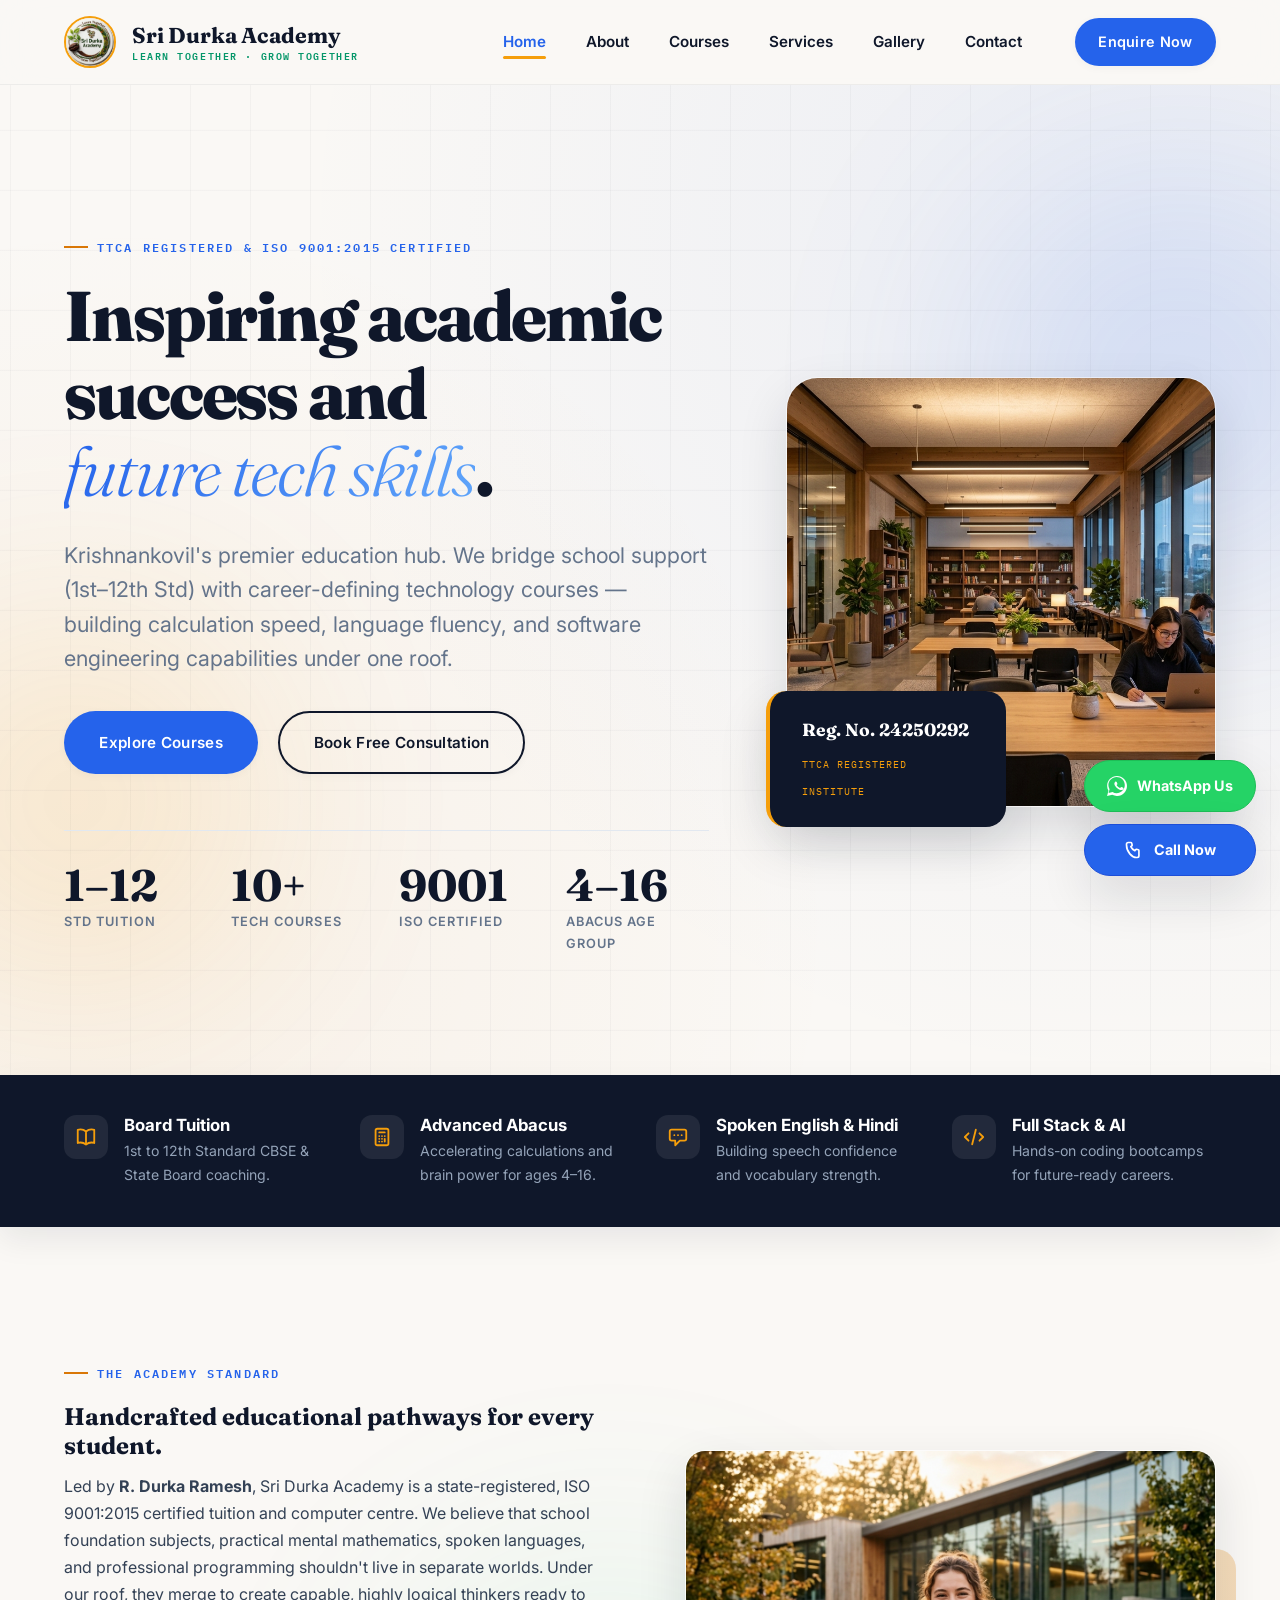
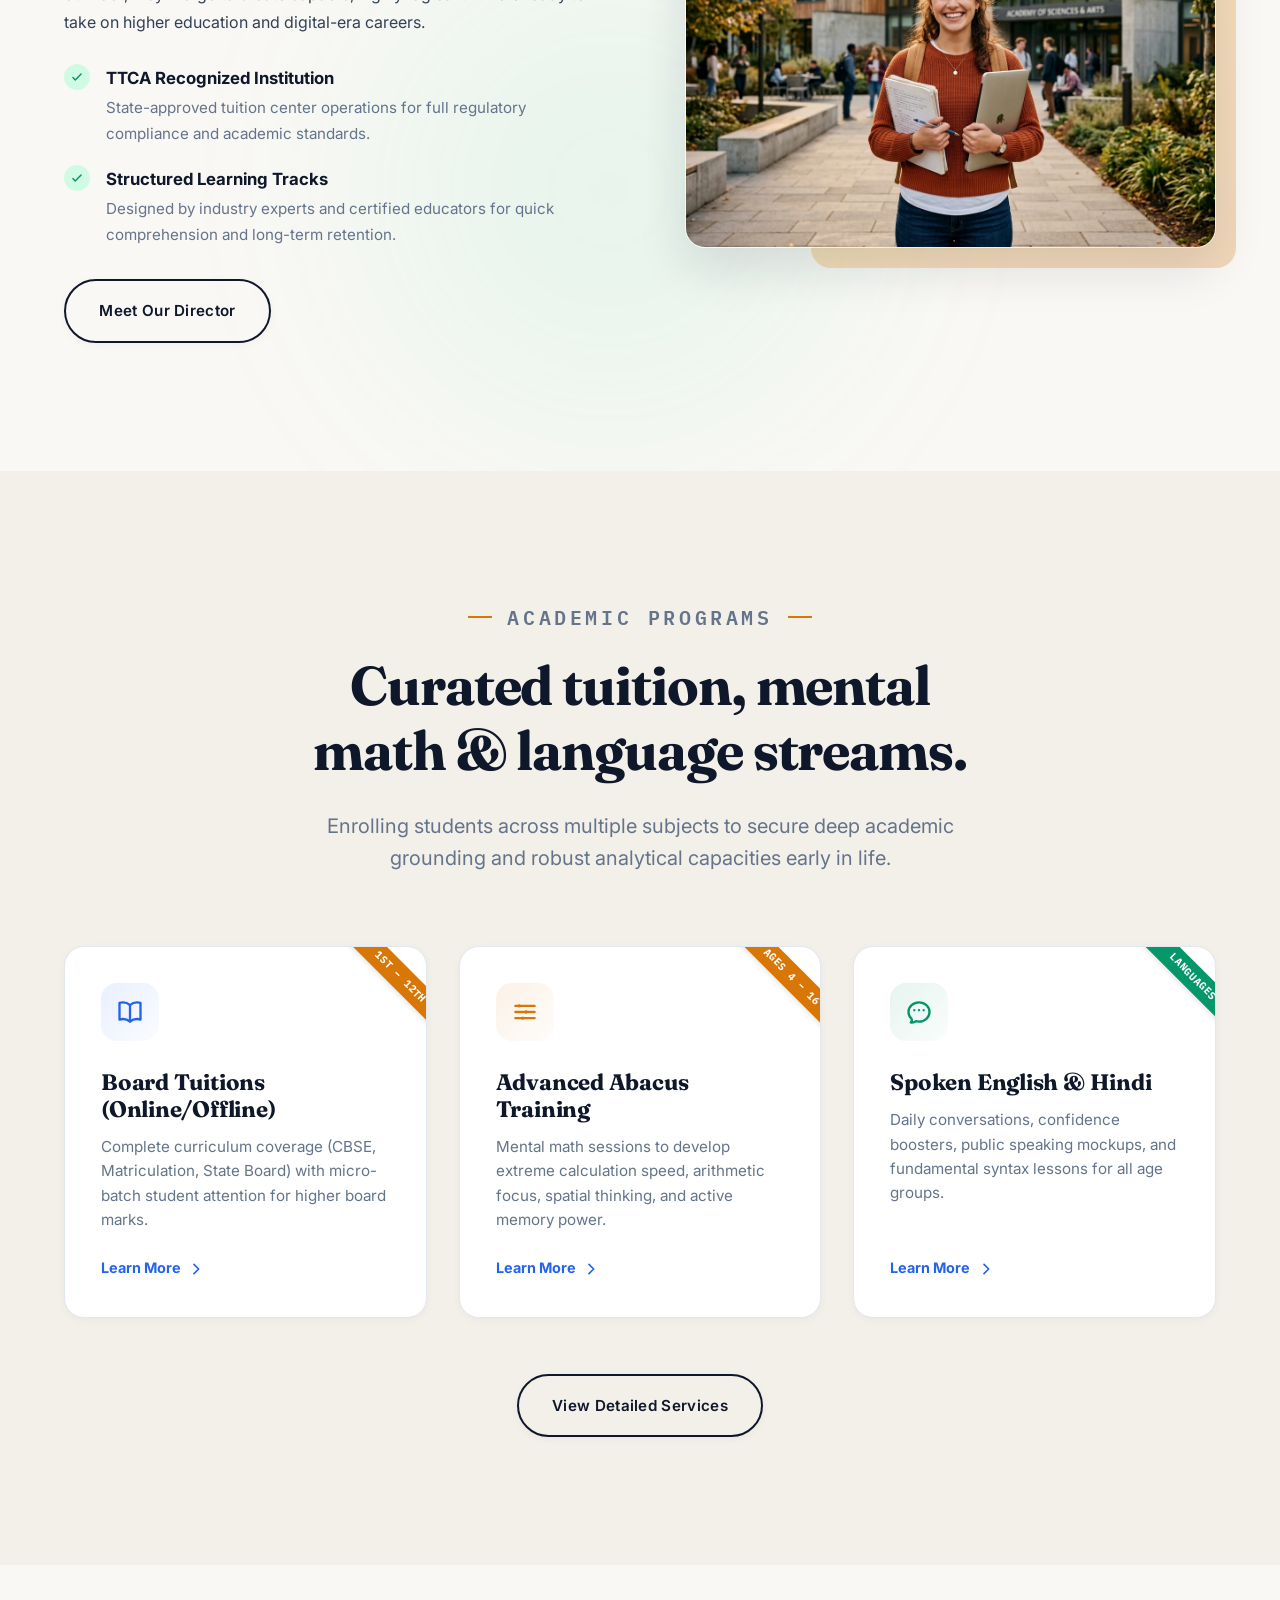
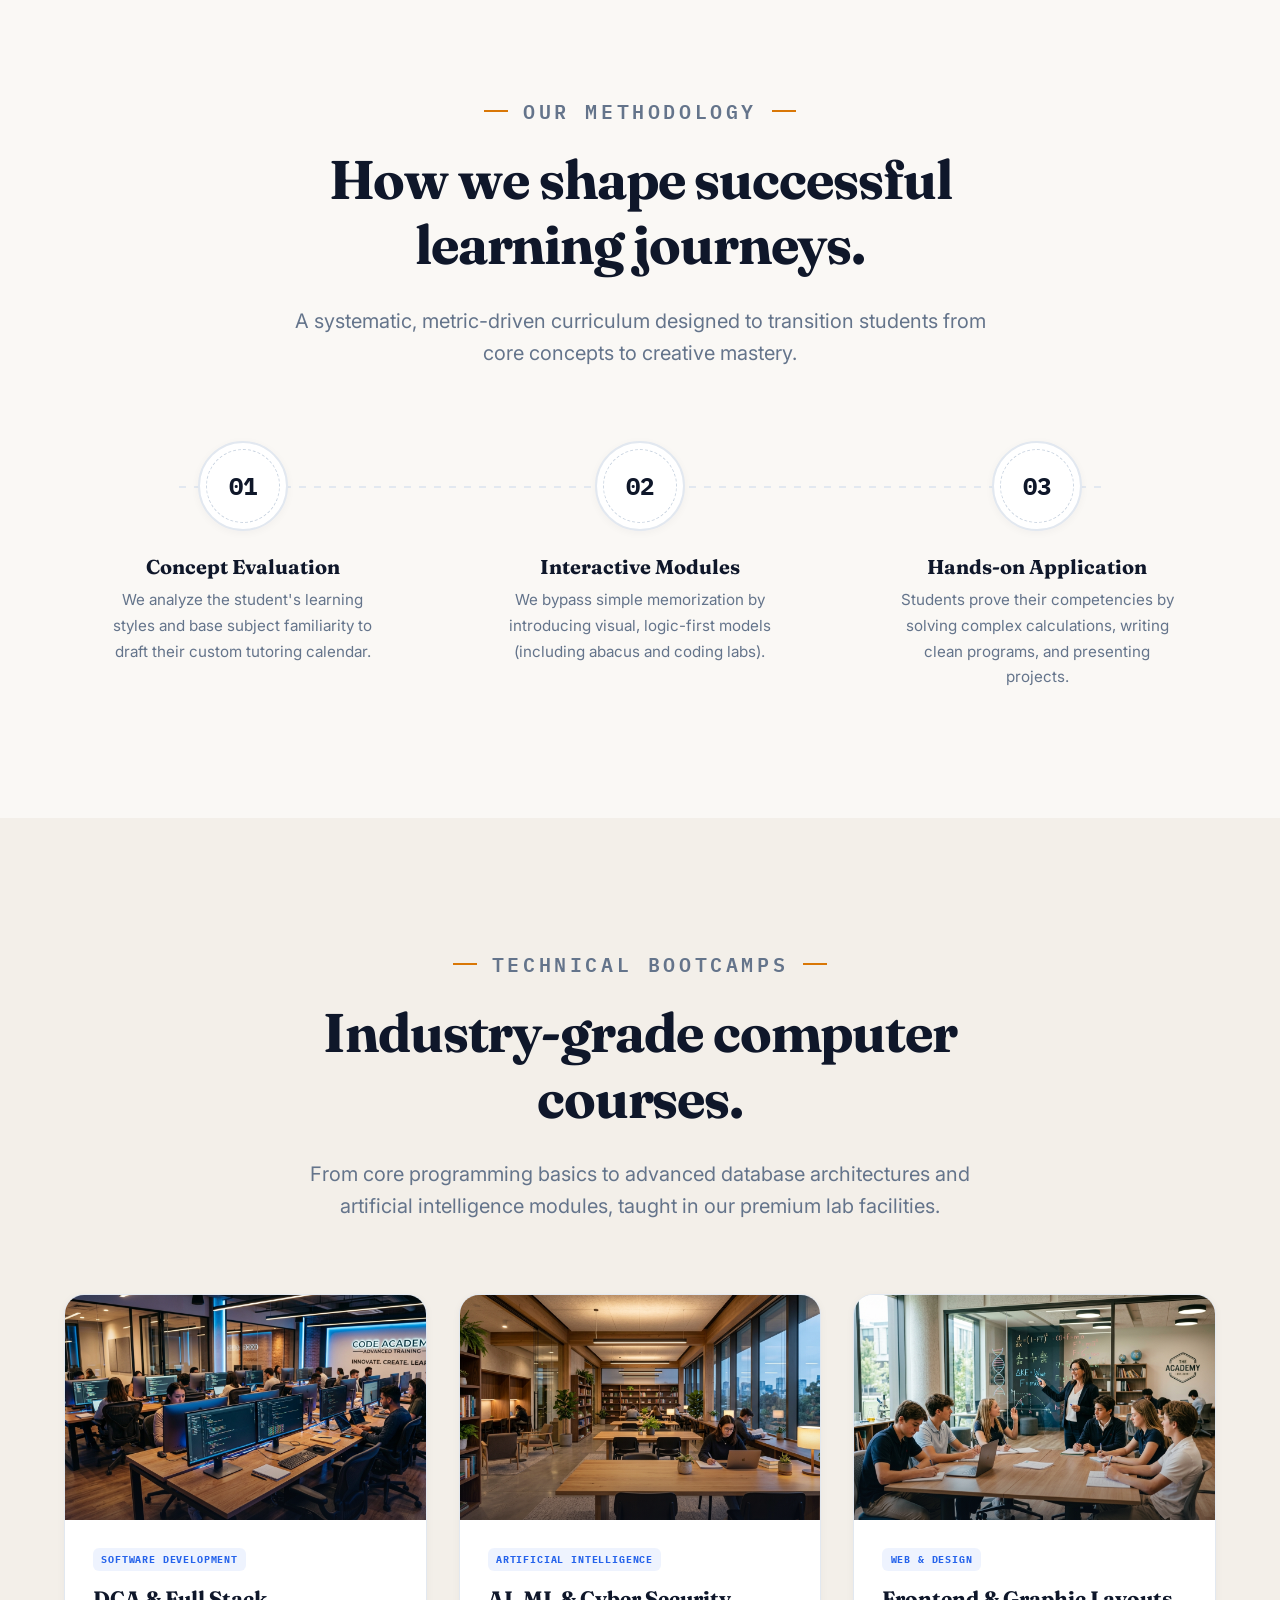
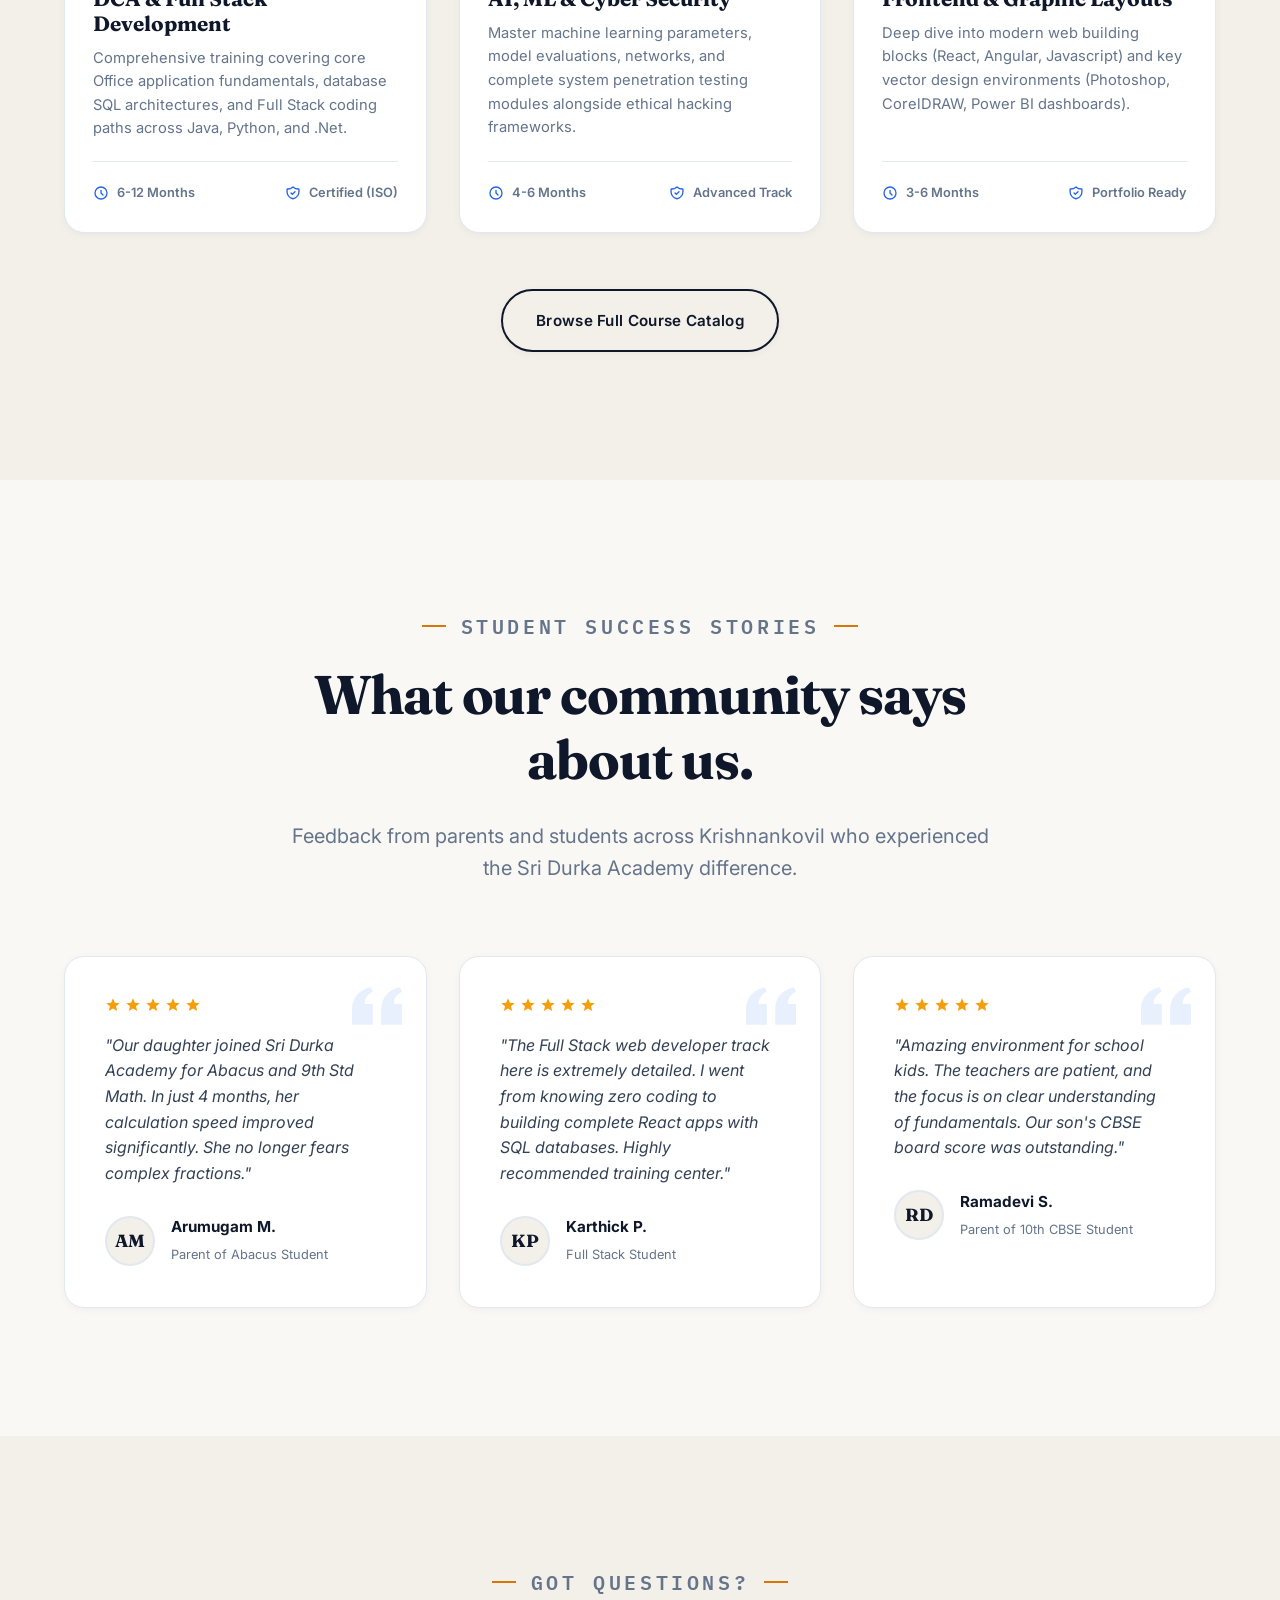
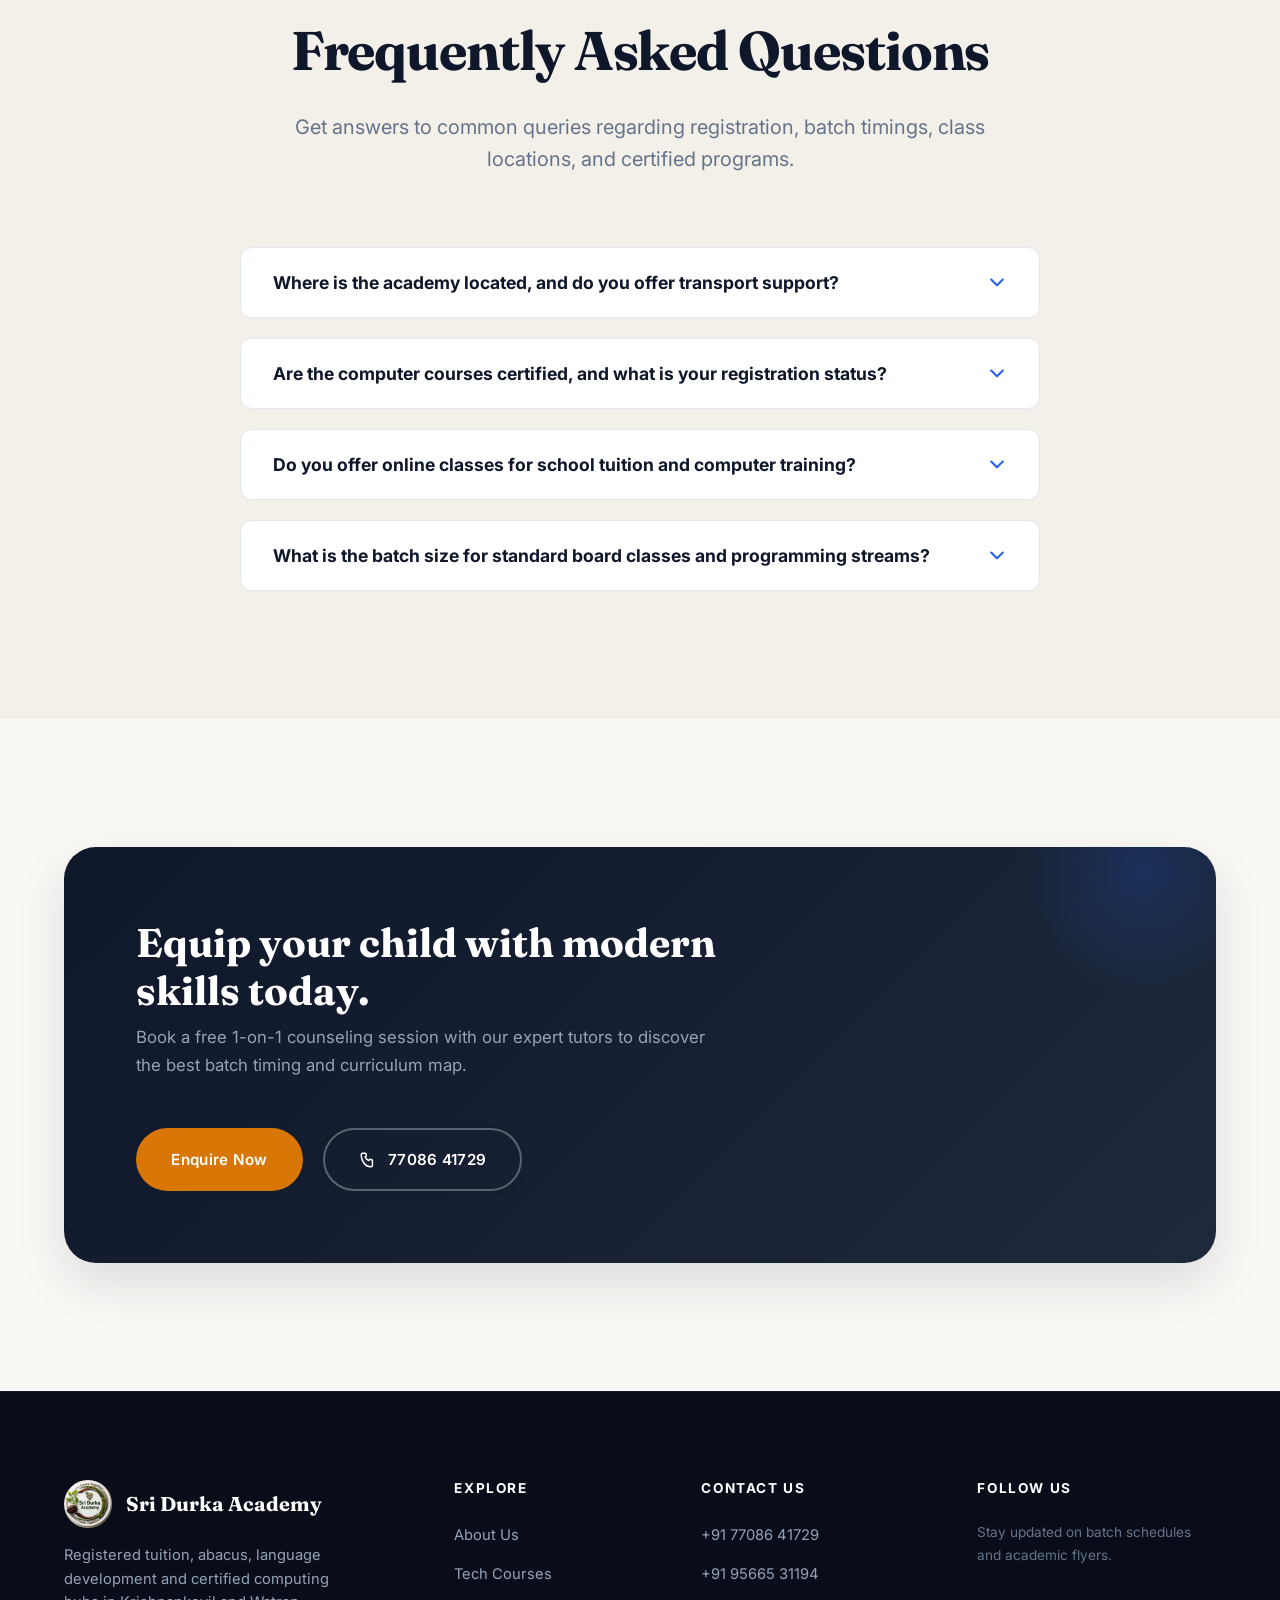
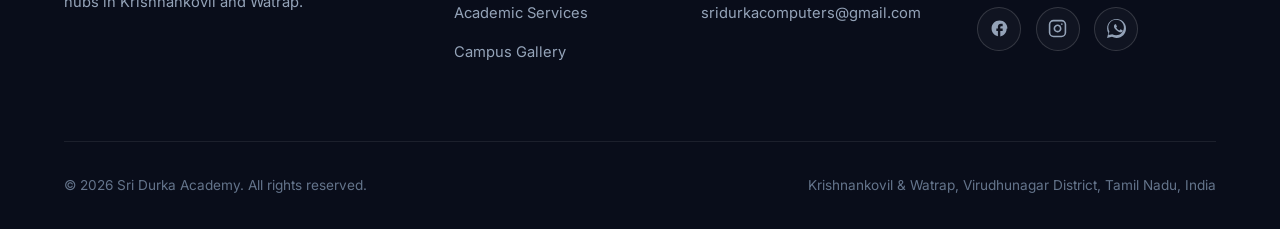
==== commit 84900eb2: "Add Git line-ending config" ====
--- a/index.html
+++ b/index.html
@@ -559,7 +559,7 @@
               <img src="images/logo.png" alt="Sri Durka Academy Logo">
               <strong>Sri Durka Academy</strong>
             </div>
-            <p class="footer-brand-text">Registered tuition, abacus, language development and certified computing hub in Krishnankovil.</p>
+            <p class="footer-brand-text">Registered tuition, abacus, language development and certified computing hubs in Krishnankovil and Watrap.</p>
           </div>
         </div>
         
@@ -601,7 +601,7 @@
       
       <div class="footer-bottom">
         <span>&copy; <span data-year></span> Sri Durka Academy. All rights reserved.</span>
-        <span>Krishnankovil, Virudhunagar District, Tamil Nadu, India</span>
+        <span>Krishnankovil & Watrap, Virudhunagar District, Tamil Nadu, India</span>
       </div>
     </div>
   </footer>
--- a/css/style.css
+++ b/css/style.css
@@ -567,8 +567,10 @@
 .hero-content h1 em {
   font-style: italic;
   font-weight: 300;
-  color: var(--secondary);
+  display: inline-block;
+  color: transparent;
   background: linear-gradient(120deg, var(--secondary) 0%, var(--secondary-light) 100%);
+  background-clip: text;
   -webkit-background-clip: text;
   -webkit-text-fill-color: transparent;
 }
@@ -1671,6 +1673,59 @@
   gap: clamp(3rem, 6vw, 5rem);
 }
 
+.location-panel {
+  display: grid;
+  gap: 1.5rem;
+}
+
+.location-card {
+  background-color: var(--bg-paper);
+  border: 1px solid var(--border-light);
+  border-radius: var(--radius-md);
+  padding: 2rem;
+  box-shadow: var(--shadow-sm);
+  transition: transform 0.3s ease, box-shadow 0.3s ease;
+}
+
+.location-card:hover {
+  transform: translateY(-3px);
+  box-shadow: var(--shadow-lg);
+}
+
+.location-card h3 {
+  font-size: 1.45rem;
+  margin-bottom: 0.75rem;
+  color: var(--primary);
+}
+
+.location-desc {
+  color: var(--text-muted);
+  margin-bottom: 1.5rem;
+  line-height: 1.6;
+}
+
+.location-card .contact-line {
+  margin-bottom: 1rem;
+}
+
+.location-map {
+  border-radius: var(--radius-md);
+  overflow: hidden;
+  margin-top: 1.25rem;
+}
+
+.location-map iframe {
+  width: 100%;
+  min-height: 220px;
+  border: 0;
+}
+
+.location-action {
+  margin-top: 1.25rem;
+  width: 100%;
+  justify-content: center;
+}
+
 .contact-info-card {
   background-color: var(--primary);
   color: #E2E8F0;
@@ -2188,22 +2243,41 @@
 
 @media (max-width: 768px) {
   :root {
-    --gutter: 1.5rem;
-    --section-pad: 5rem;
-  }
-  
+    --gutter: 1rem;
+    --section-pad: 4rem;
+  }
+
+  html, body {
+    min-width: 0 !important;
+  }
+
+  .header-inner {
+    flex-wrap: wrap;
+    justify-content: space-between;
+    gap: 0.75rem;
+  }
+
+  .brand-text strong {
+    font-size: 1.2rem;
+  }
+
+  .brand-text span {
+    font-size: 0.62rem;
+  }
+
   .main-nav {
     position: fixed;
-    inset: 72px 0 0 auto;
-    width: 100%;
-    max-width: 320px;
+    inset: 72px 0 0 0;
+    width: min(320px, 100%);
     height: calc(100vh - 72px);
     background-color: var(--bg-paper);
     box-shadow: -10px 10px 30px rgba(15, 23, 42, 0.1);
     transform: translateX(100%);
     transition: transform 0.4s cubic-bezier(0.4, 0, 0.2, 1);
-    padding: 3rem 2rem;
+    padding: 3rem 1.5rem;
     z-index: 999;
+    overflow-y: auto;
+    overscroll-behavior: contain;
   }
 
   .main-nav.open {
@@ -2213,7 +2287,7 @@
   .main-nav ul {
     flex-direction: column;
     align-items: flex-start;
-    gap: 1.75rem;
+    gap: 1.5rem;
   }
 
   .nav-cta {
@@ -2230,28 +2304,77 @@
     display: flex;
   }
 
+  .hero {
+    overflow: hidden;
+    padding-inline: 0.75rem;
+  }
+
+  .hero-grid {
+    grid-template-columns: 1fr;
+    gap: 3rem;
+  }
+
+  .hero-image-wrap {
+    max-width: 100%;
+  }
+
+  .hero-badge {
+    position: static;
+    margin: 2rem auto 0;
+    max-width: min(320px, 100%);
+    left: auto;
+    right: auto;
+    bottom: auto;
+    transform: none;
+  }
+
   .hero-stats {
     grid-template-columns: repeat(2, 1fr);
-    gap: 2rem;
+    gap: 1.25rem;
+  }
+
+  .split-grid,
+  .contact-grid,
+  .cert-block,
+  .faculty-grid,
+  .gallery-grid,
+  .card-grid,
+  .footer-grid {
+    grid-template-columns: 1fr;
+  }
+
+  .split-grid {
+    gap: 3rem;
+  }
+
+  .split-media-wrap::before {
+    width: 90%;
+    height: 90%;
+    bottom: -10px;
+    right: -10px;
+  }
+
+  .split-grid.reverse .split-media-wrap::before {
+    left: -10px;
+    right: auto;
   }
 
   .step-track-grid {
     grid-template-columns: 1fr;
-    gap: 3.5rem;
+    gap: 3rem;
   }
 
   .step-track-grid::before {
     display: none;
   }
 
-  .faculty-grid {
-    grid-template-columns: 1fr;
+  .cert-block {
     gap: 2.5rem;
-  }
-
-  .footer-grid {
-    grid-template-columns: 1fr 1.2fr;
-    gap: 3rem;
+    padding: clamp(1.5rem, 4vw, 2.5rem);
+  }
+
+  .contact-grid {
+    gap: 2rem;
   }
 
   .form-row {
@@ -2262,7 +2385,14 @@
   .cta-band {
     flex-direction: column;
     align-items: flex-start;
-    gap: 2.5rem;
+    gap: 2rem;
+  }
+  
+  .cta-band::before {
+    width: 180px;
+    height: 180px;
+    top: -80px;
+    right: -40px;
   }
   
   .cta-actions {
@@ -2272,34 +2402,151 @@
   .cta-actions .btn {
     width: 100%;
   }
+
+  .hero-badge,
+  .cert-stamp,
+  .blob-primary,
+  .blob-gold,
+  .blob-emerald {
+    max-width: 70vw;
+    max-height: 70vw;
+  }
+
+  .blob-primary {
+    width: 240px;
+    height: 240px;
+    right: -65px;
+    top: 8%;
+  }
+
+  .blob-gold {
+    width: 220px;
+    height: 220px;
+    bottom: 8%;
+    left: -50px;
+  }
+
+  .blob-emerald {
+    width: 320px;
+    height: 320px;
+    left: 10%;
+    top: 45%;
+    opacity: 0.08;
+  }
 }
 
 @media (max-width: 480px) {
-  .highlights-grid {
+  :root {
+    --gutter: 0.85rem;
+    --section-pad: 3.5rem;
+  }
+
+  .hero {
+    padding-block: 3rem;
+  }
+
+  .header-inner {
+    padding-inline: 0.5rem;
+  }
+
+  .brand img {
+    width: 46px;
+    height: 46px;
+  }
+
+  .brand-text strong {
+    font-size: 1.1rem;
+  }
+
+  .brand-text span {
+    font-size: 0.6rem;
+  }
+
+  .main-nav {
+    padding: 2.5rem 1.25rem;
+  }
+
+  .hero-actions .btn,
+  .nav-cta .btn,
+  .cta-actions .btn {
+    width: 100%;
+  }
+
+  .highlights-grid,
+  .gallery-grid,
+  .footer-grid,
+  .faculty-grid,
+  .card-grid,
+  .step-track-grid,
+  .cert-meta-list,
+  .form-row {
     grid-template-columns: 1fr;
   }
+
   .hero-stats {
     grid-template-columns: 1fr;
   }
-  .hero-actions .btn {
-    width: 100%;
-  }
-  .gallery-grid {
-    grid-template-columns: 1fr;
-  }
+
+  .course-card {
+    min-width: 0;
+  }
+
+  .course-card-content {
+    min-width: 0;
+    padding: 1.5rem 1.5rem 1.75rem;
+  }
+
+  .course-card-content h3,
+  .premium-card h3 {
+    word-break: break-word;
+    overflow-wrap: anywhere;
+  }
+
+  .course-meta {
+    display: flex;
+    flex-wrap: wrap;
+    gap: 0.75rem;
+    justify-content: flex-start;
+  }
+
+  .course-meta-item {
+    width: calc(50% - 0.375rem);
+    min-width: 0;
+  }
+
   .gallery-card.tall {
     grid-row: span 1;
     aspect-ratio: 1;
   }
-  .footer-grid {
-    grid-template-columns: 1fr;
-  }
+
   .footer-bottom {
     flex-direction: column;
+    align-items: center;
     text-align: center;
   }
+
+  .footer-bottom span {
+    width: 100%;
+    display: block;
+  }
+
   .cert-meta-item {
     flex-direction: column;
-    gap: 0.2rem;
-  }
-}
+    gap: 0.35rem;
+  }
+
+  .hero-badge,
+  .cert-stamp {
+    width: auto;
+    max-width: 100%;
+  }
+
+  .split-image-container,
+  .hero-image-wrap,
+  .cert-frame,
+  .map-frame iframe {
+    min-width: 0;
+    width: 100%;
+  }
+}
+
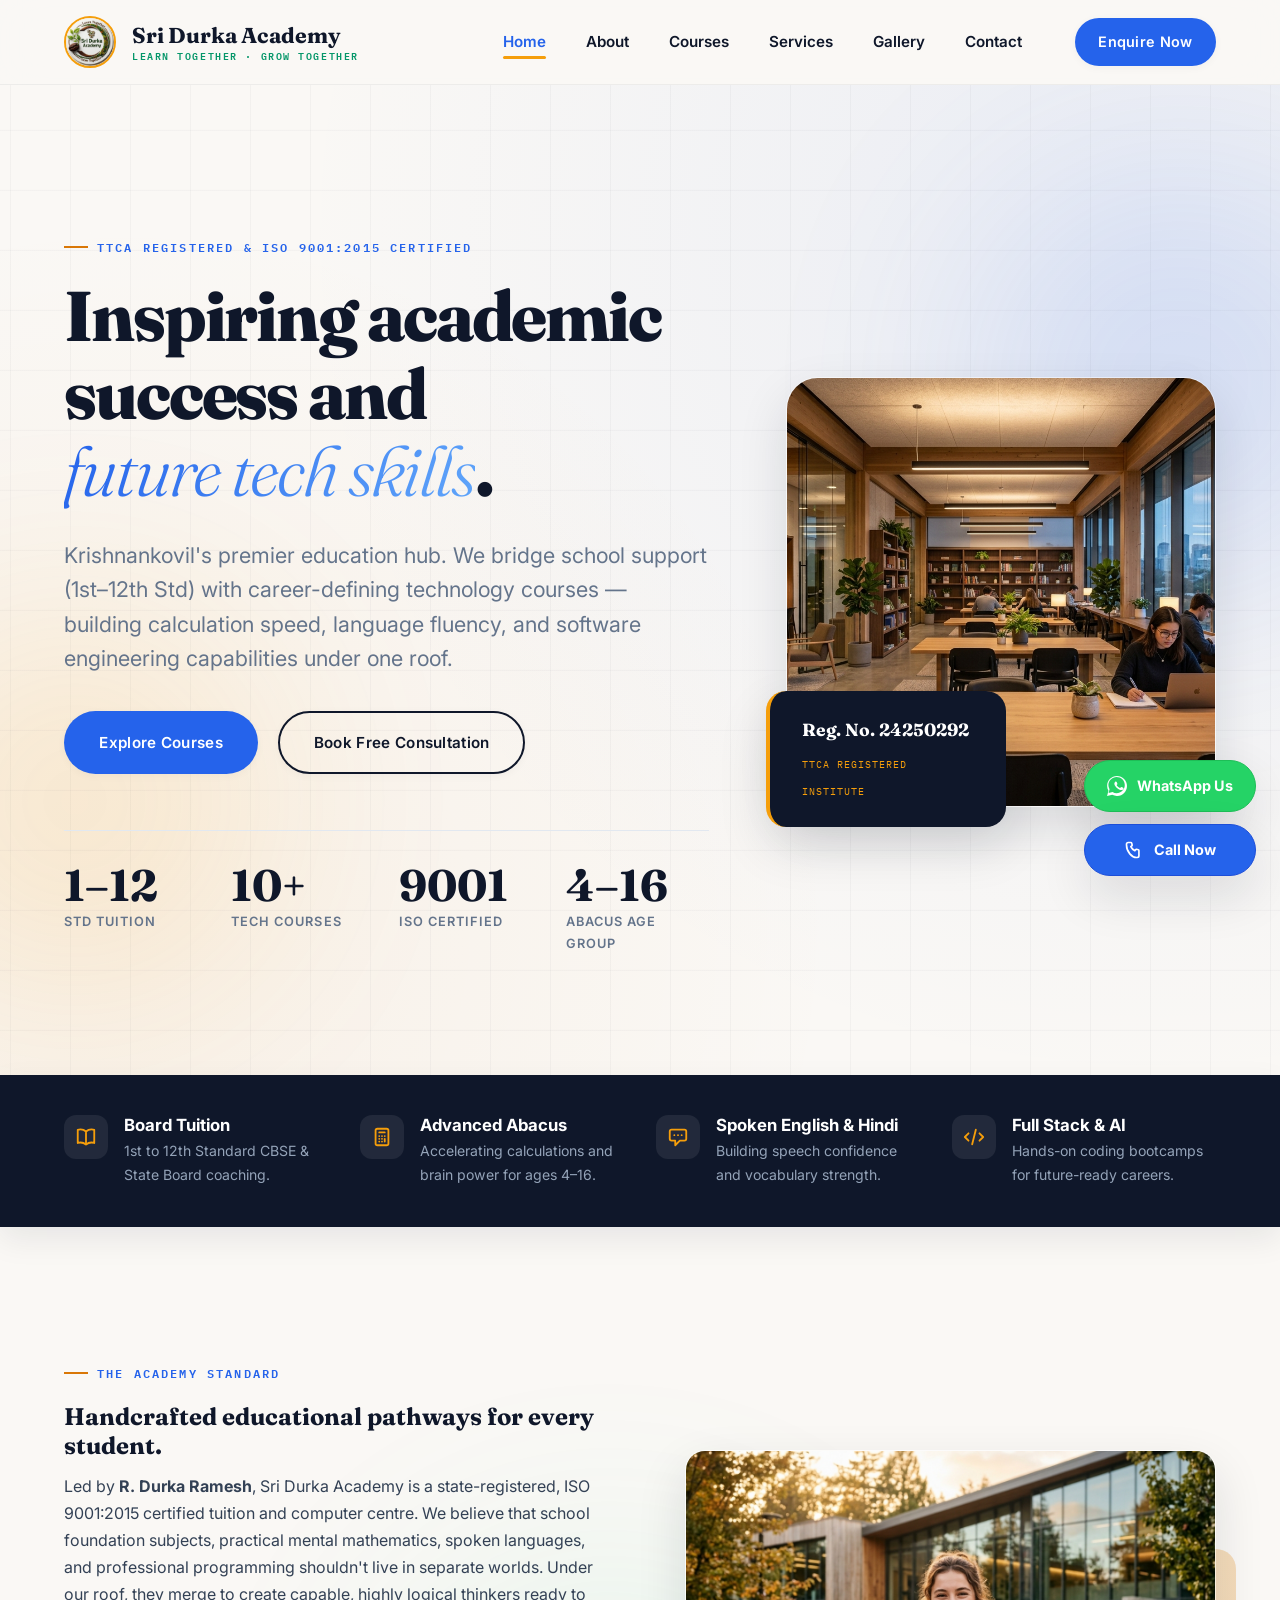
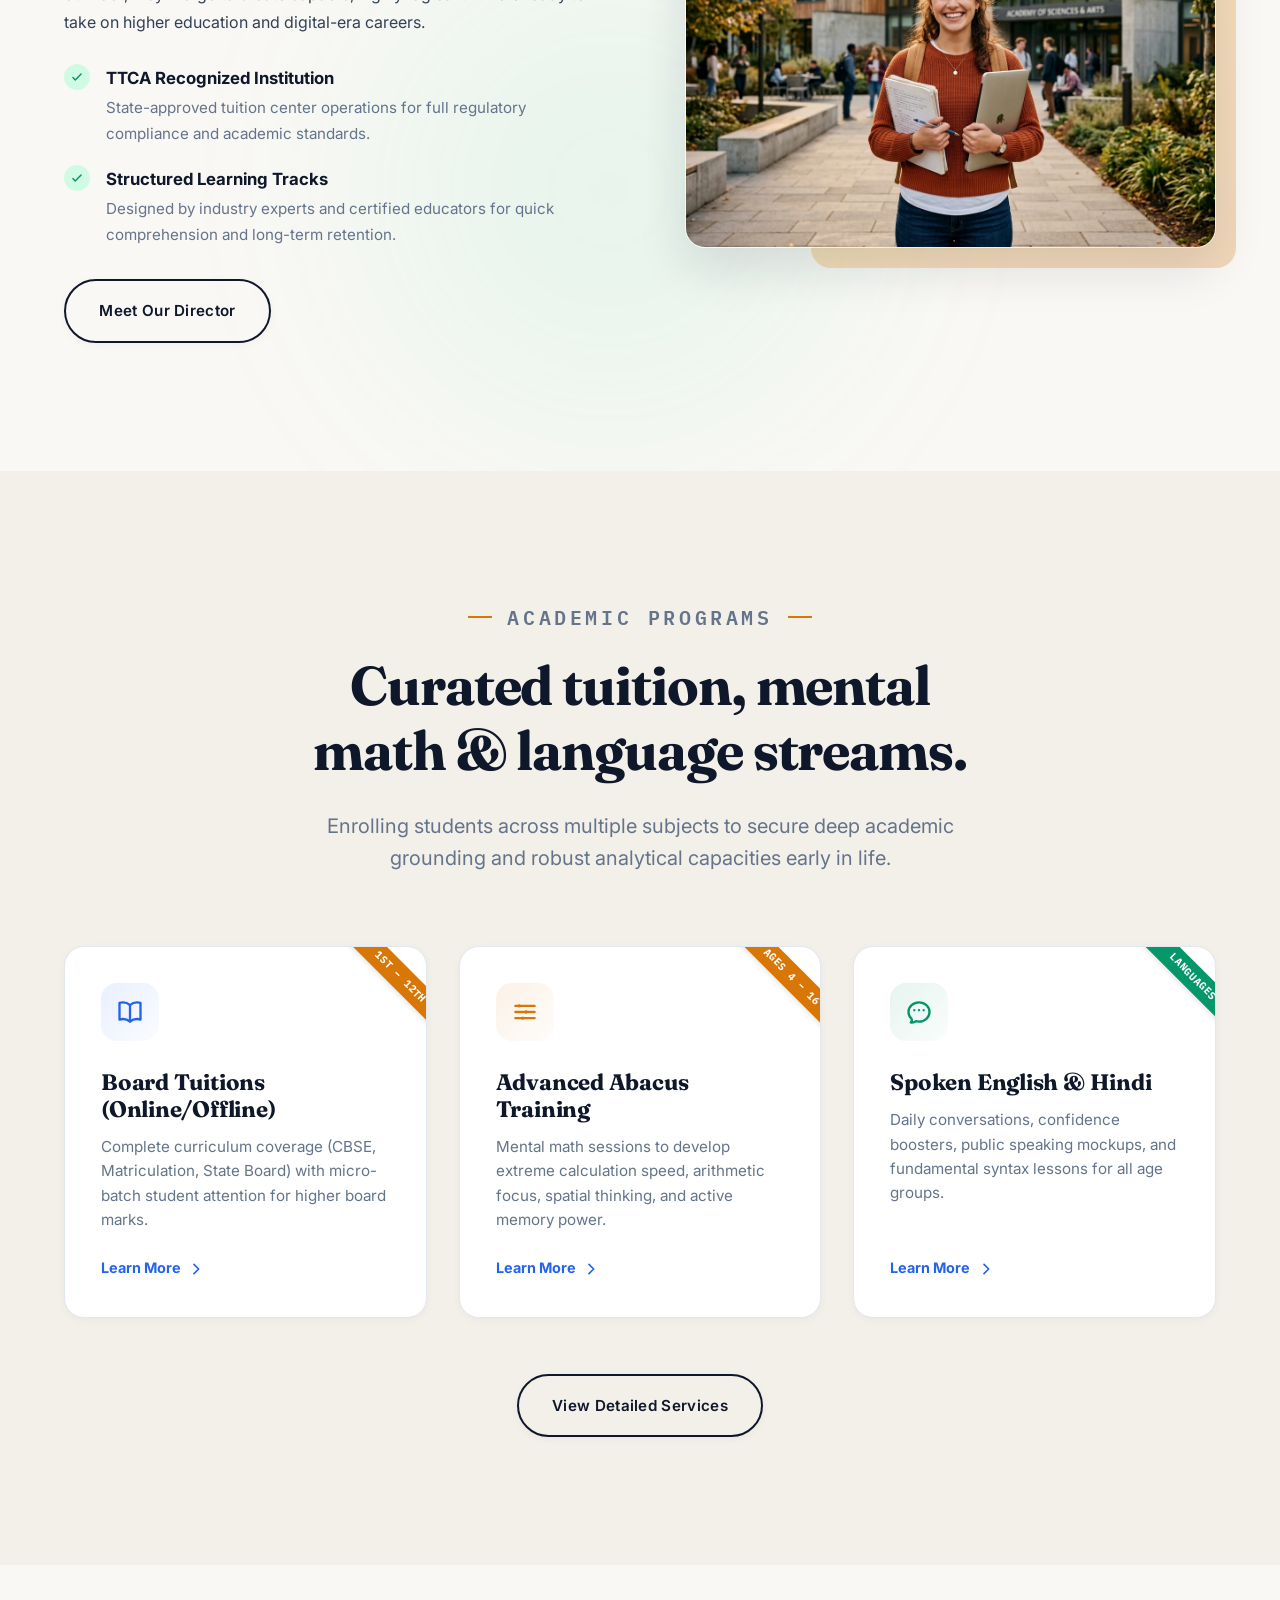
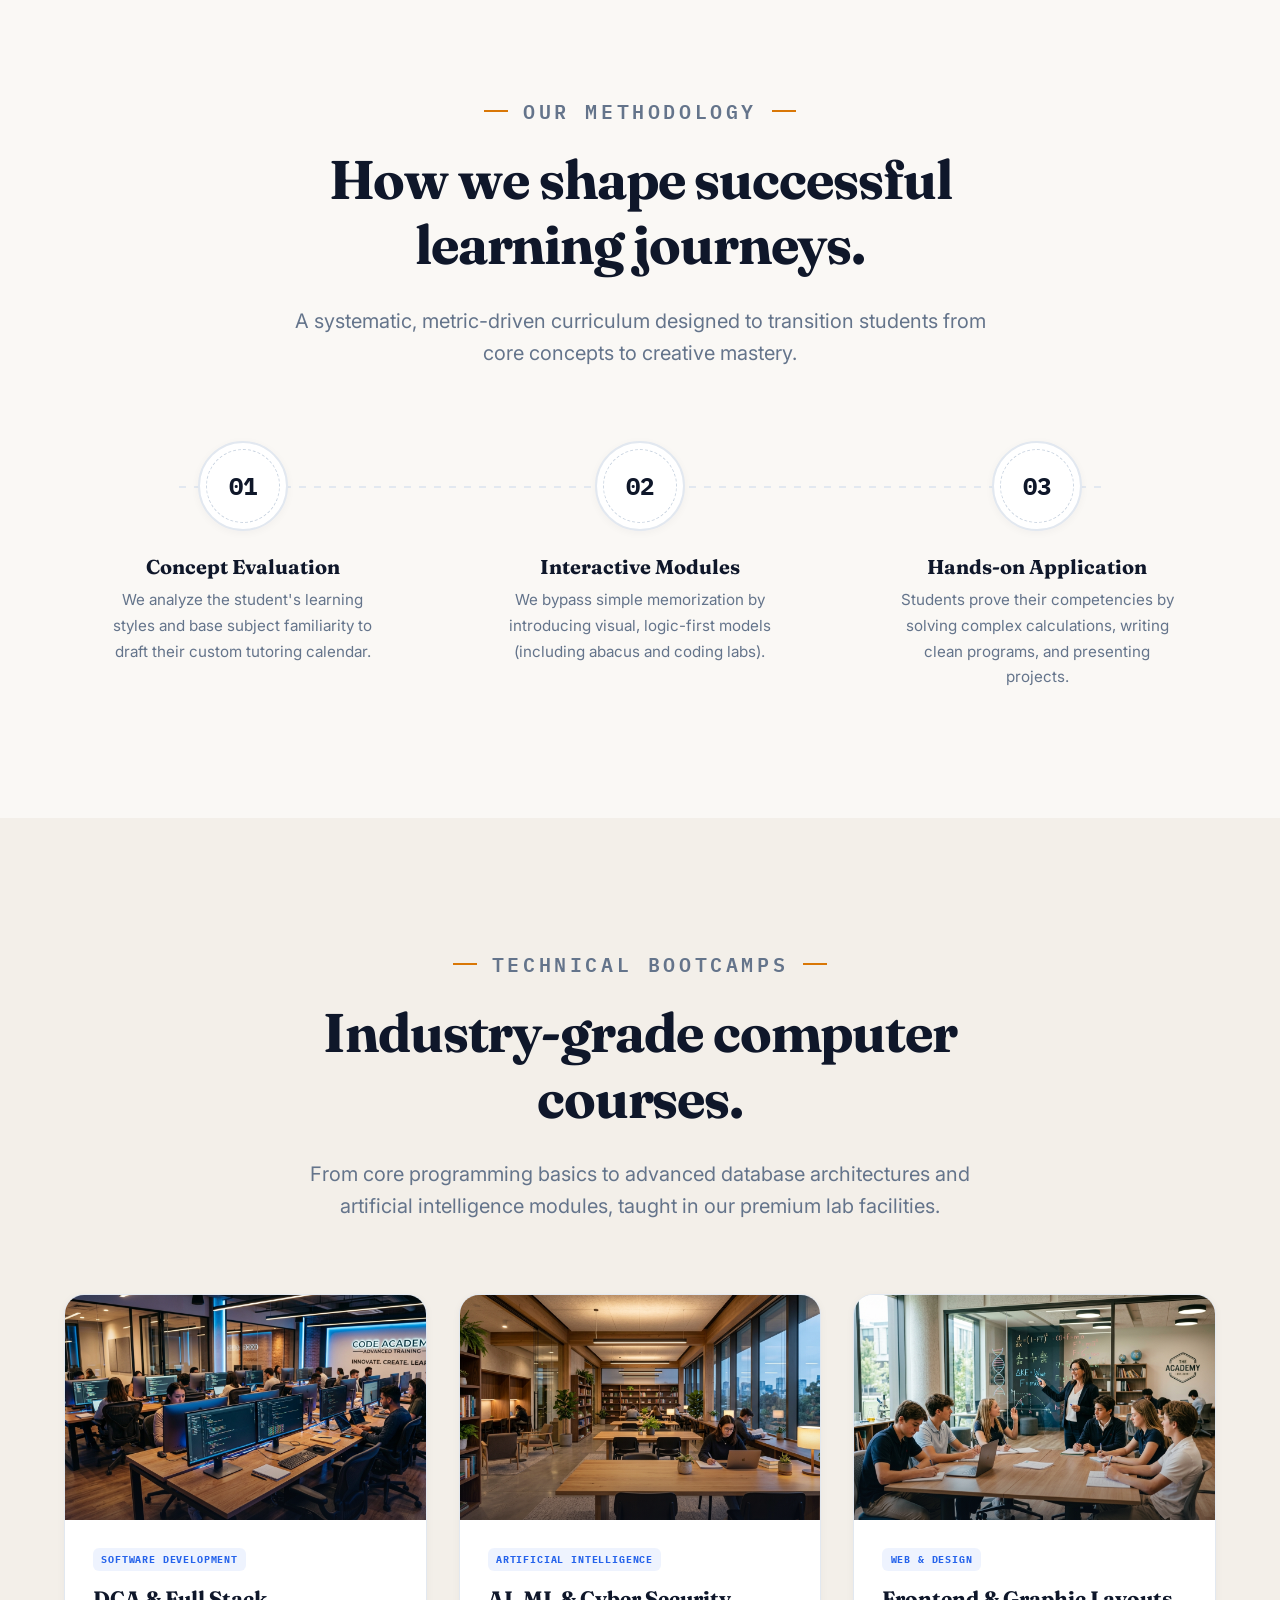
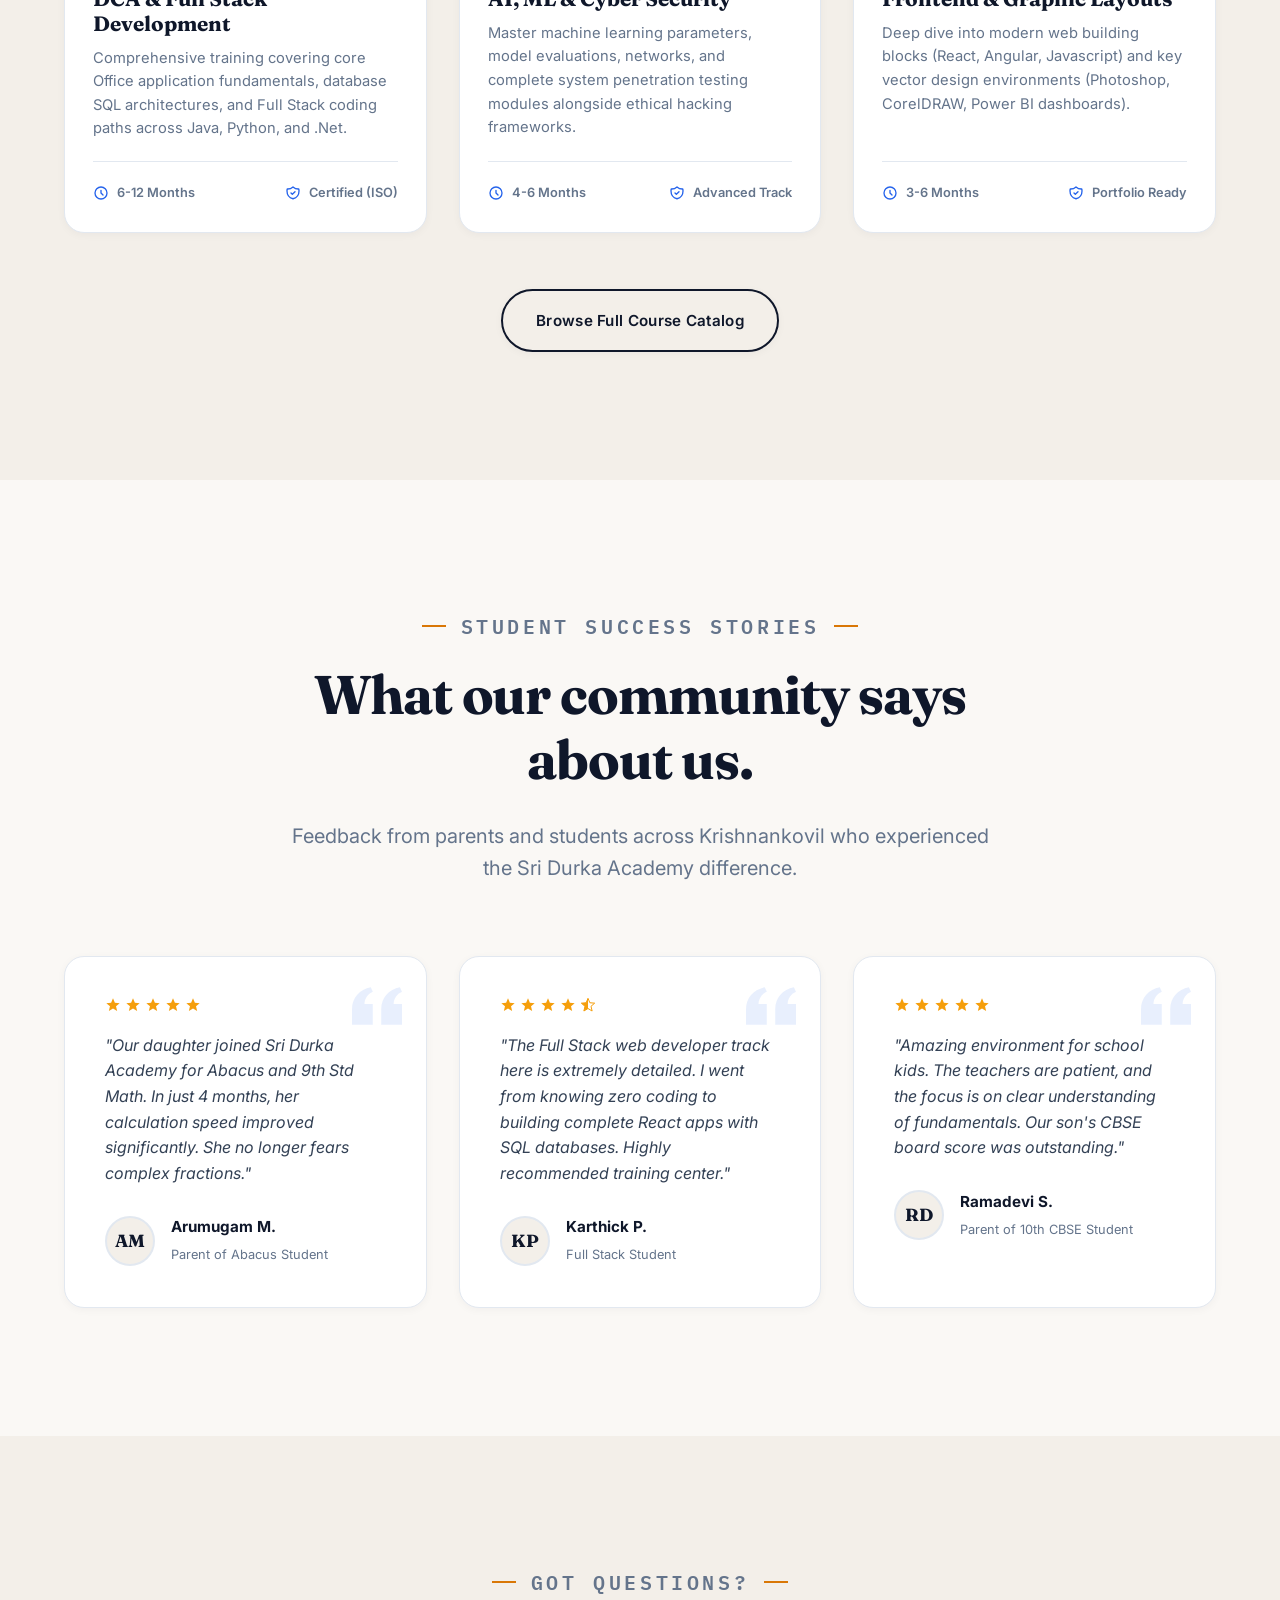
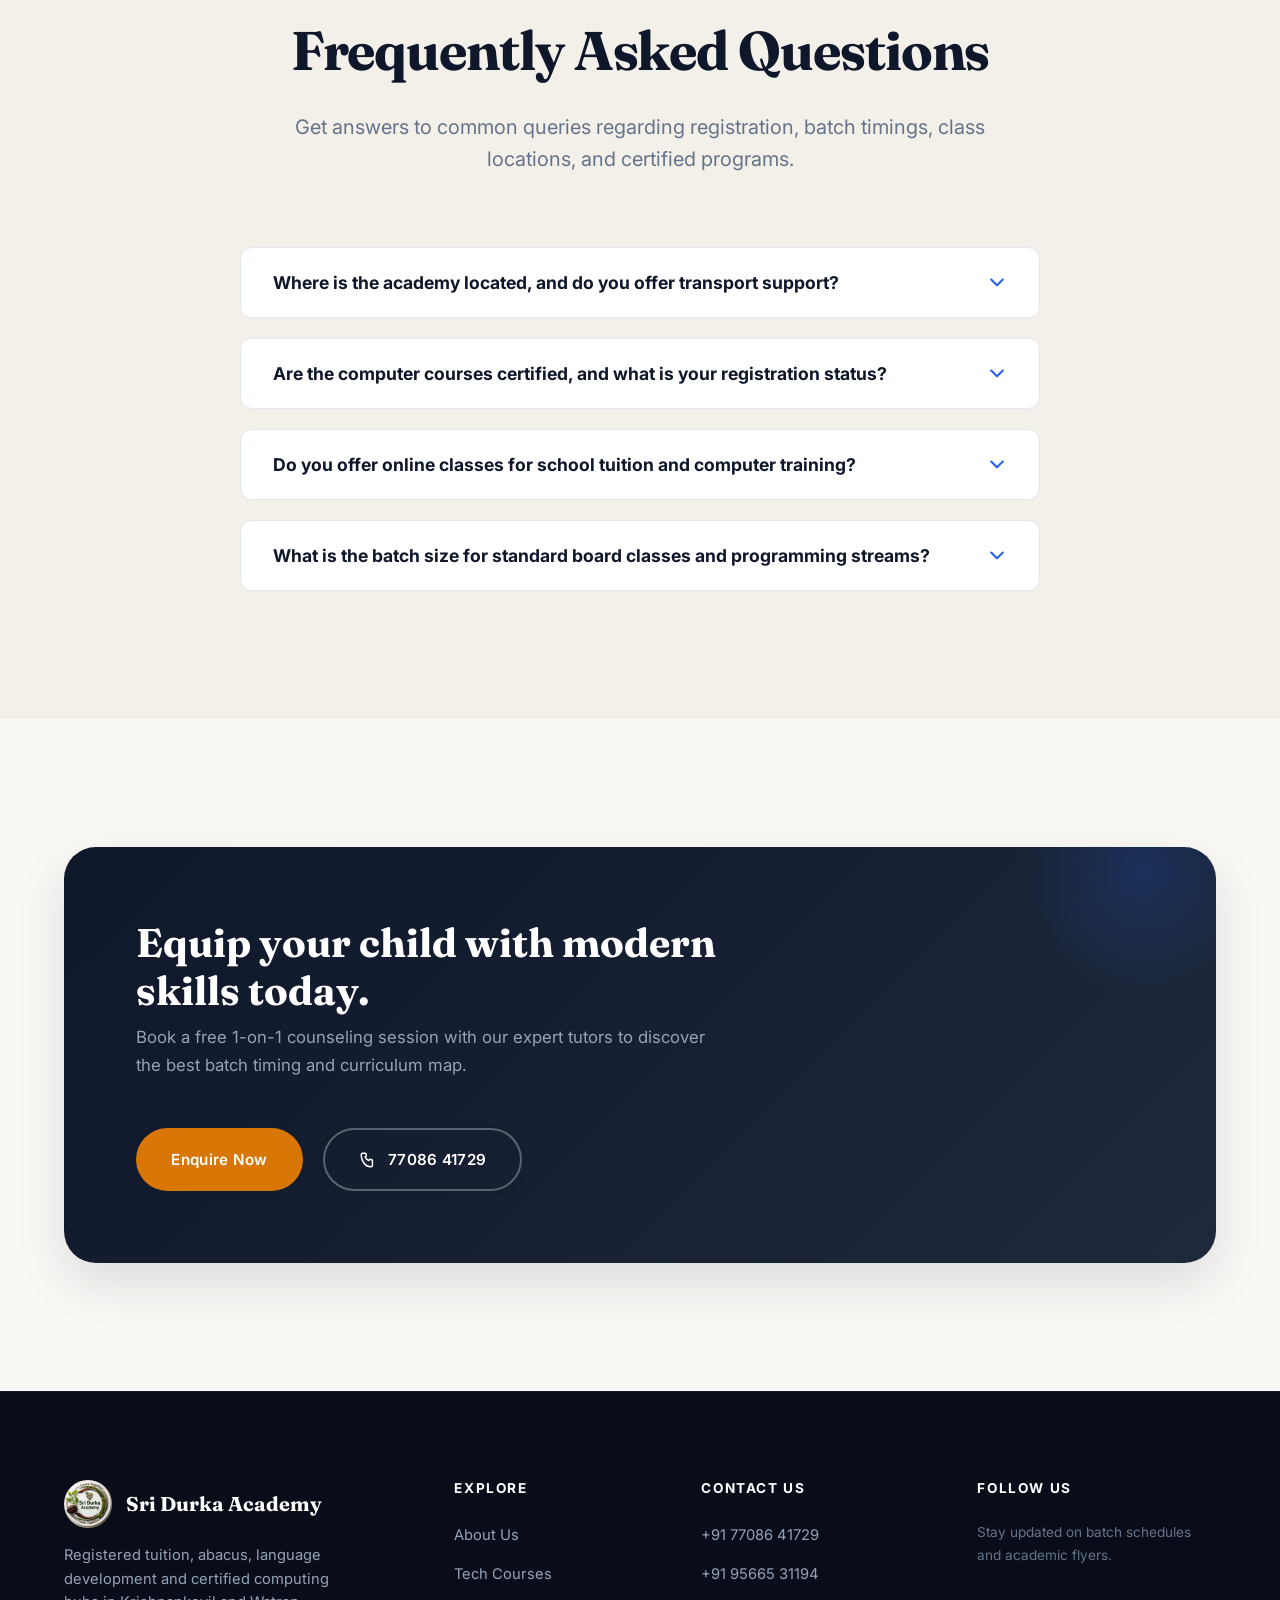
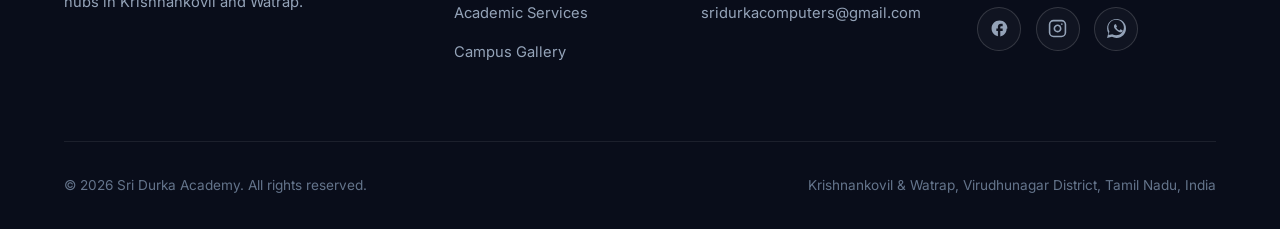
==== commit 96745fe4: "Update contact page, add Krishnankovil gallery tile, adjust full-stack rating, and improve mobile na" ====
--- a/index.html
+++ b/index.html
@@ -429,12 +429,21 @@
         <!-- Testimonial 2 -->
         <div class="testimonial-card reveal reveal-delay-1">
           <svg class="quote-icon" fill="currentColor" viewBox="0 0 24 24" aria-hidden="true"><path d="M14.017 21v-7.391c0-5.704 3.731-9.57 8.983-10.609l.995 2.151c-2.432.917-3.995 3.638-3.995 5.849h4v10h-9.983zm-14.017 0v-7.391c0-5.704 3.748-9.57 9-10.609l.996 2.154c-2.433.914-3.996 3.638-3.996 5.846h3.983v10h-9.983z"/></svg>
-          <div class="rating-stars" aria-label="5 star rating">
-            <svg viewBox="0 0 24 24"><path d="M12 17.27L18.18 21l-1.64-7.03L22 9.24l-7.19-.61L12 2 9.19 8.63 2 9.24l5.46 4.73L5.82 21z"/></svg>
-            <svg viewBox="0 0 24 24"><path d="M12 17.27L18.18 21l-1.64-7.03L22 9.24l-7.19-.61L12 2 9.19 8.63 2 9.24l5.46 4.73L5.82 21z"/></svg>
-            <svg viewBox="0 0 24 24"><path d="M12 17.27L18.18 21l-1.64-7.03L22 9.24l-7.19-.61L12 2 9.19 8.63 2 9.24l5.46 4.73L5.82 21z"/></svg>
-            <svg viewBox="0 0 24 24"><path d="M12 17.27L18.18 21l-1.64-7.03L22 9.24l-7.19-.61L12 2 9.19 8.63 2 9.24l5.46 4.73L5.82 21z"/></svg>
-            <svg viewBox="0 0 24 24"><path d="M12 17.27L18.18 21l-1.64-7.03L22 9.24l-7.19-.61L12 2 9.19 8.63 2 9.24l5.46 4.73L5.82 21z"/></svg>
+          <div class="rating-stars" aria-label="4.5 star rating">
+            <svg viewBox="0 0 24 24"><path d="M12 17.27L18.18 21l-1.64-7.03L22 9.24l-7.19-.61L12 2 9.19 8.63 2 9.24l5.46 4.73L5.82 21z"/></svg>
+            <svg viewBox="0 0 24 24"><path d="M12 17.27L18.18 21l-1.64-7.03L22 9.24l-7.19-.61L12 2 9.19 8.63 2 9.24l5.46 4.73L5.82 21z"/></svg>
+            <svg viewBox="0 0 24 24"><path d="M12 17.27L18.18 21l-1.64-7.03L22 9.24l-7.19-.61L12 2 9.19 8.63 2 9.24l5.46 4.73L5.82 21z"/></svg>
+            <svg viewBox="0 0 24 24"><path d="M12 17.27L18.18 21l-1.64-7.03L22 9.24l-7.19-.61L12 2 9.19 8.63 2 9.24l5.46 4.73L5.82 21z"/></svg>
+            <svg viewBox="0 0 24 24" class="half-star">
+              <defs>
+                <linearGradient id="halfGradFullstack" x1="0%" y1="0%" x2="100%" y2="0%">
+                  <stop offset="50%" stop-color="currentColor" />
+                  <stop offset="50%" stop-color="transparent" />
+                </linearGradient>
+              </defs>
+              <path fill="url(#halfGradFullstack)" d="M12 17.27L18.18 21l-1.64-7.03L22 9.24l-7.19-.61L12 2 9.19 8.63 2 9.24l5.46 4.73L5.82 21z"/>
+              <path fill="none" stroke="currentColor" stroke-width="1.5" d="M12 17.27L18.18 21l-1.64-7.03L22 9.24l-7.19-.61L12 2 9.19 8.63 2 9.24l5.46 4.73L5.82 21z"/>
+            </svg>
           </div>
           <blockquote>"The Full Stack web developer track here is extremely detailed. I went from knowing zero coding to building complete React apps with SQL databases. Highly recommended training center."</blockquote>
           <div class="testimonial-author">
--- a/css/style.css
+++ b/css/style.css
@@ -1374,6 +1374,18 @@
   fill: currentColor;
 }
 
+.rating-stars svg.half-star {
+  overflow: visible;
+}
+
+.rating-stars svg.half-star path[fill="url(#halfGradFullstack)"] {
+  fill: url(#halfGradFullstack);
+}
+
+.rating-stars svg.half-star path[fill="none"] {
+  stroke: currentColor;
+}
+
 .testimonial-card blockquote {
   font-size: 1rem;
   color: var(--text-main);
@@ -2268,16 +2280,19 @@
   .main-nav {
     position: fixed;
     inset: 72px 0 0 0;
-    width: min(320px, 100%);
+    width: 100%;
+    max-width: 100%;
     height: calc(100vh - 72px);
     background-color: var(--bg-paper);
     box-shadow: -10px 10px 30px rgba(15, 23, 42, 0.1);
     transform: translateX(100%);
     transition: transform 0.4s cubic-bezier(0.4, 0, 0.2, 1);
     padding: 3rem 1.5rem;
-    z-index: 999;
+    z-index: 9999;
     overflow-y: auto;
     overscroll-behavior: contain;
+    left: 0;
+    right: 0;
   }
 
   .main-nav.open {
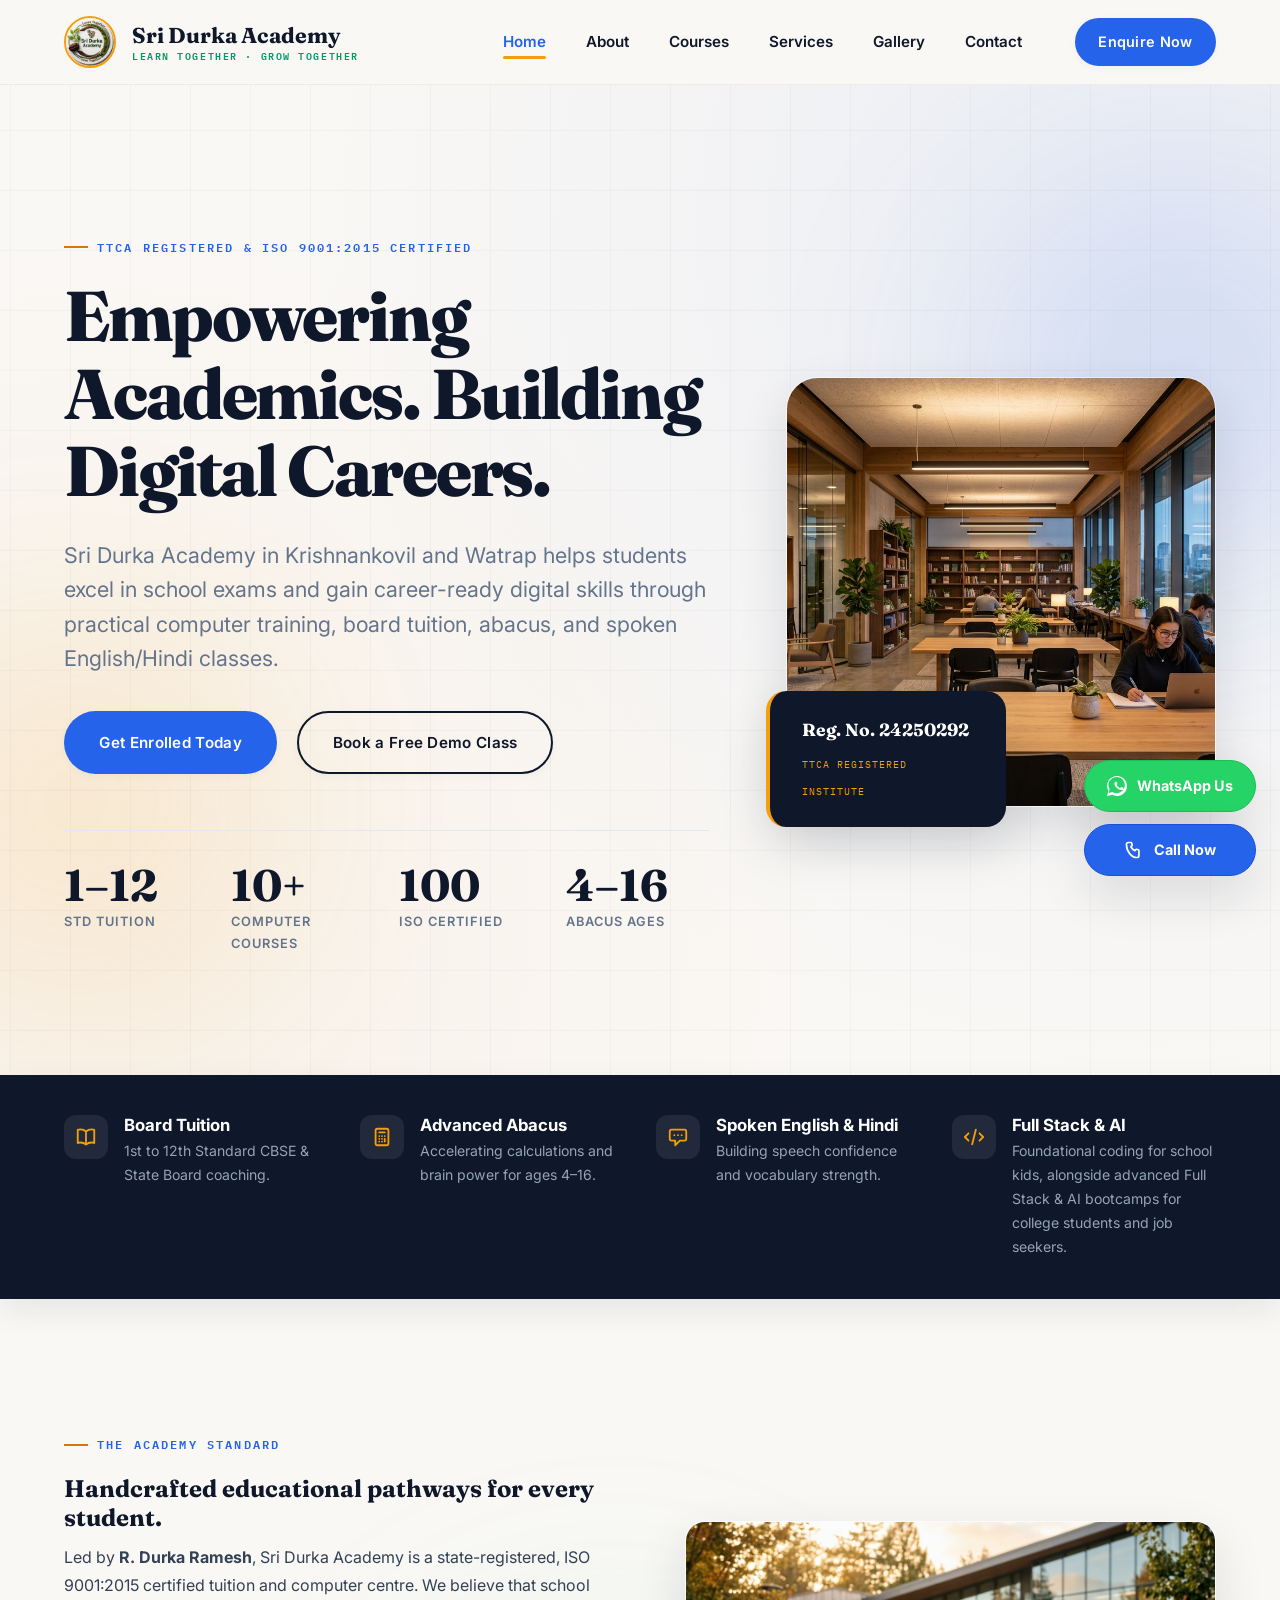
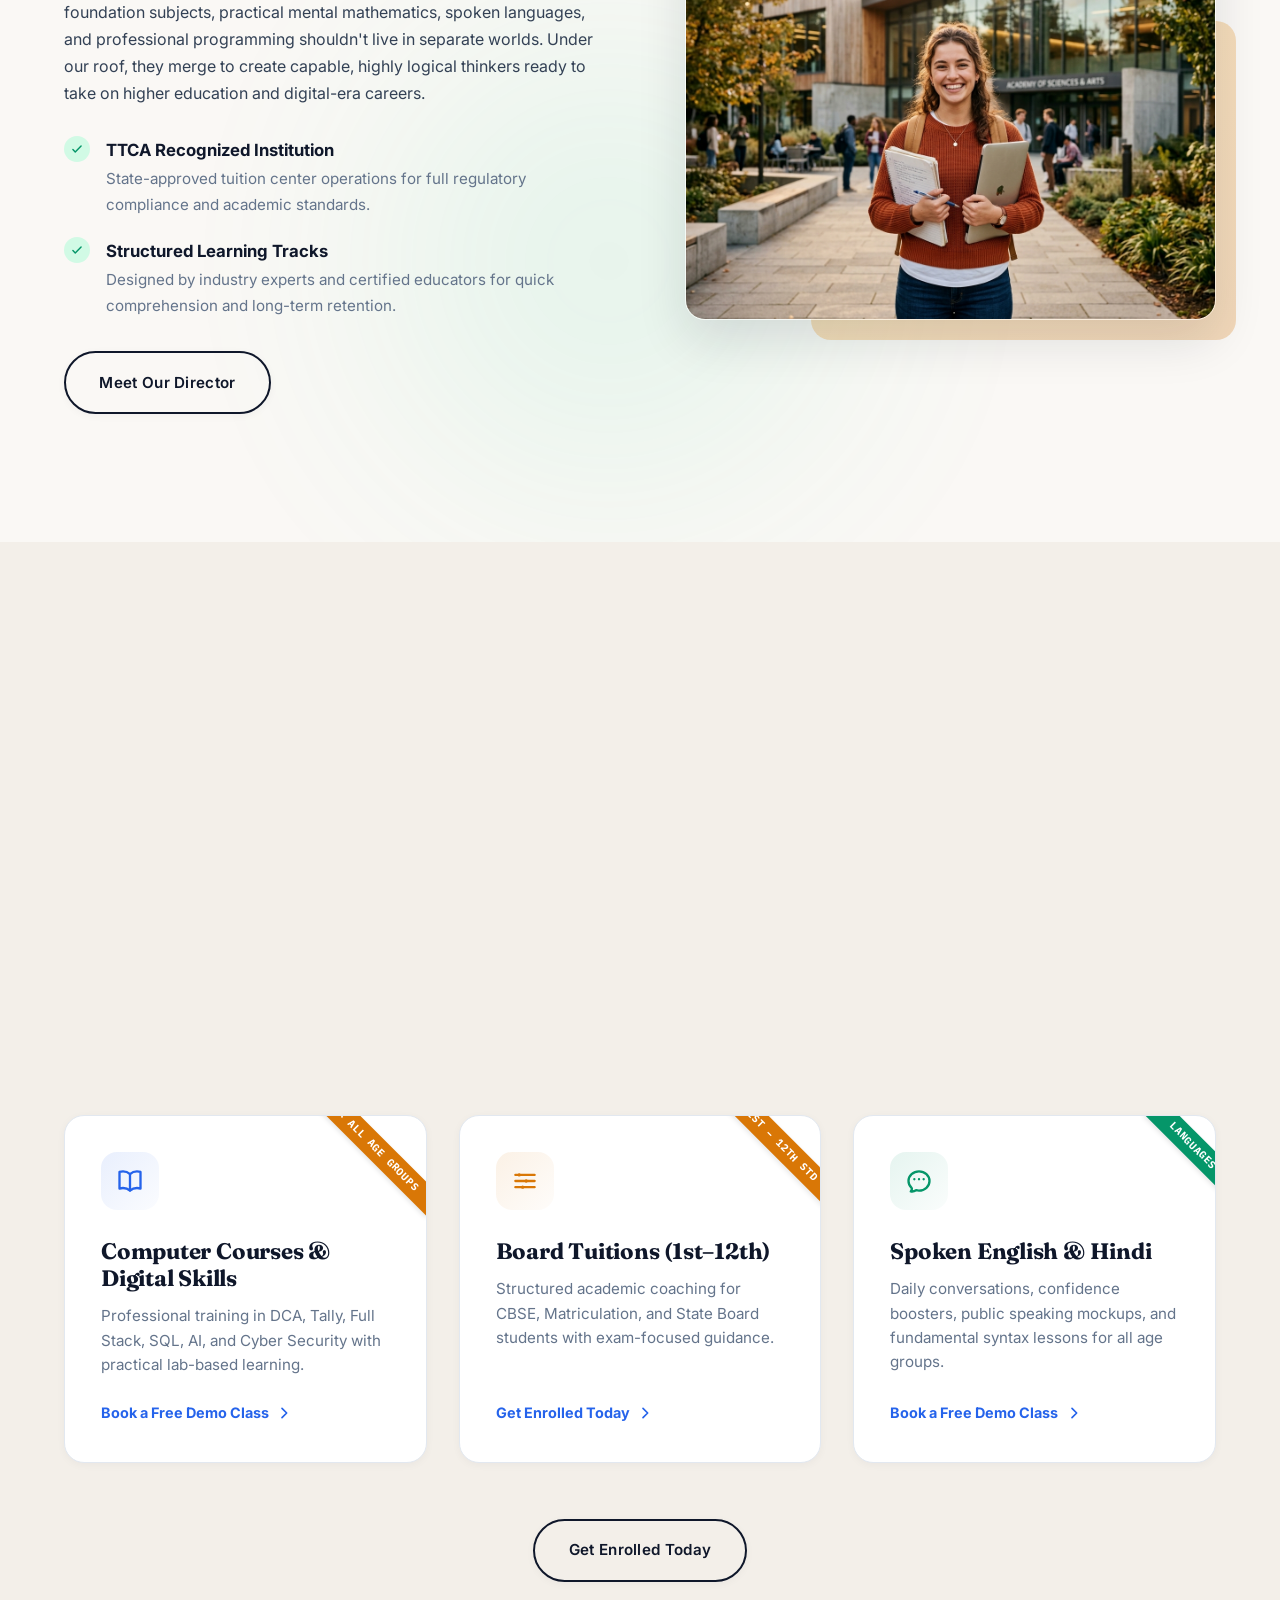
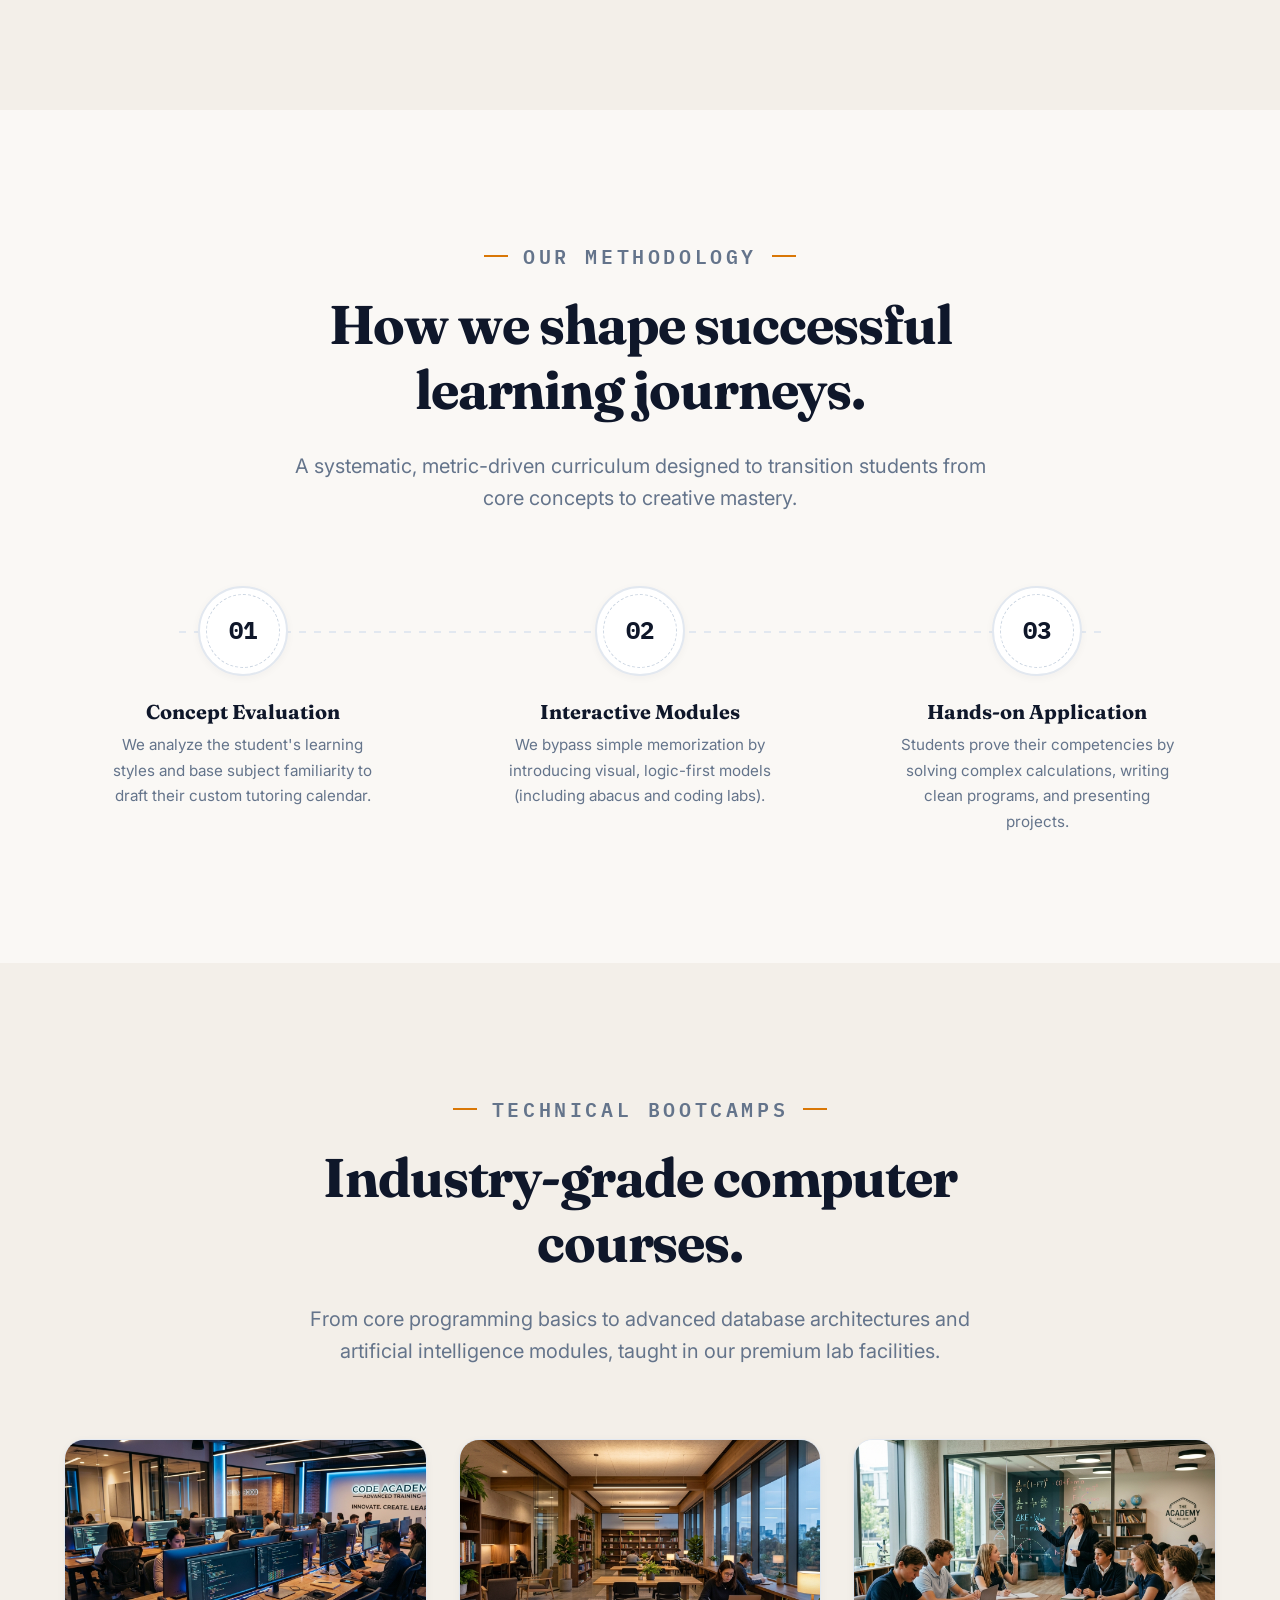
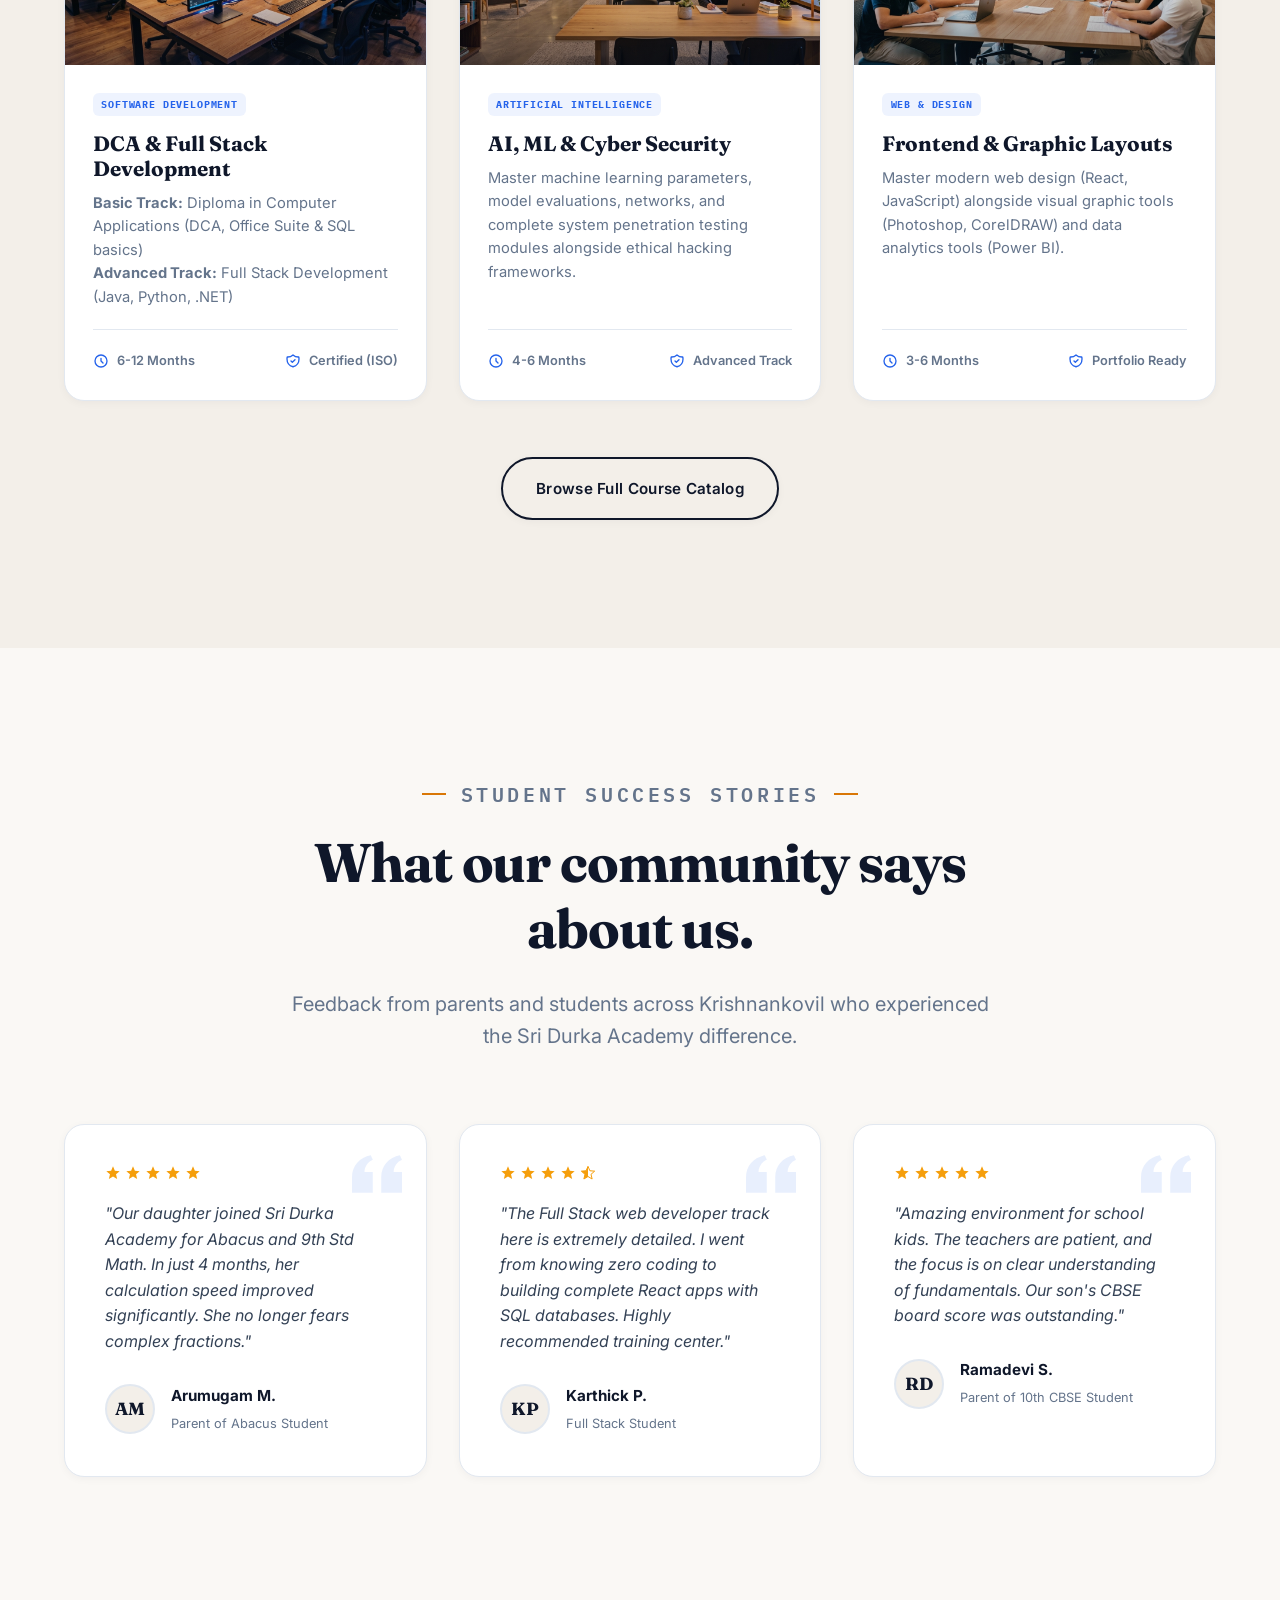
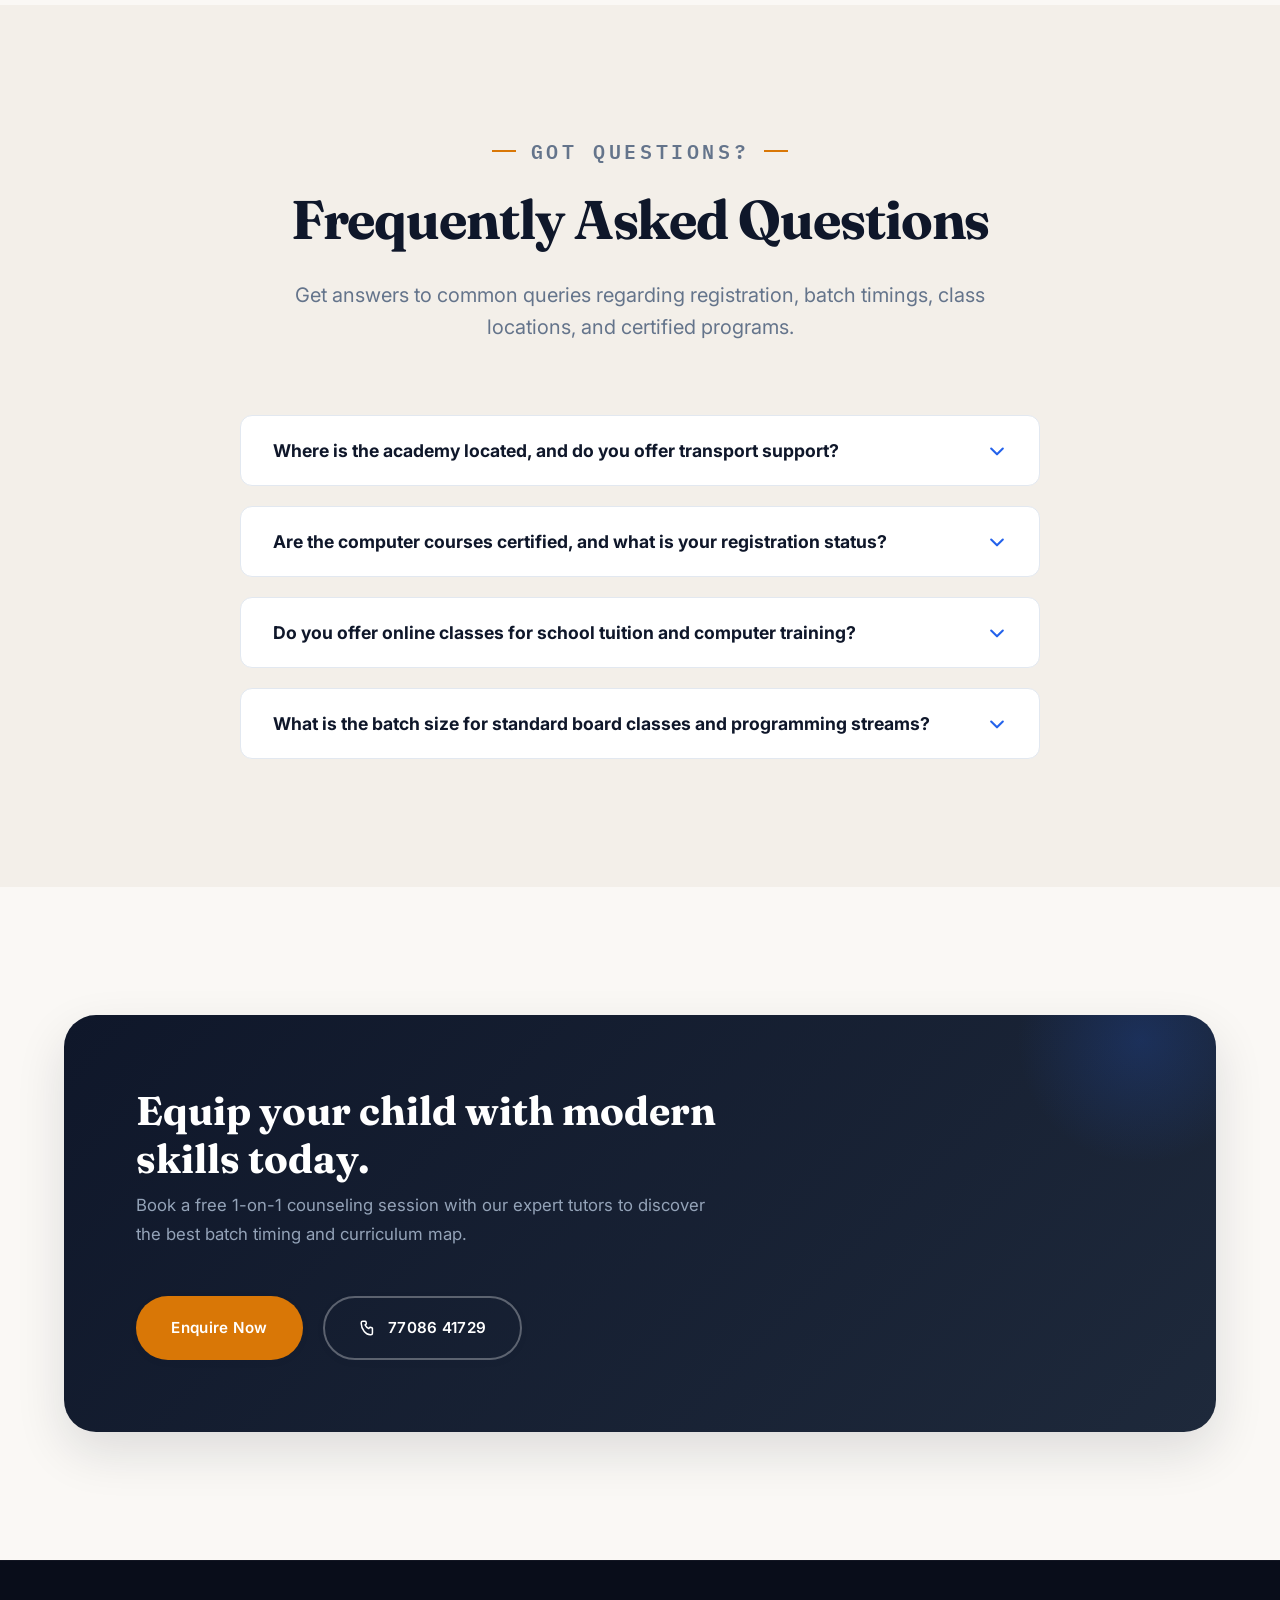
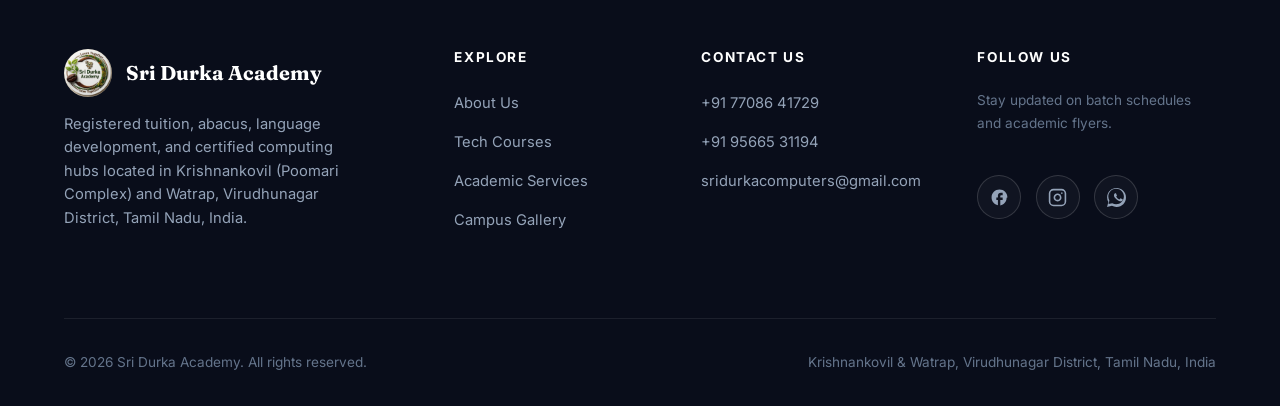
==== commit f0ac533a: "Refresh academy website messaging for computer courses focus" ====
--- a/index.html
+++ b/index.html
@@ -3,9 +3,9 @@
 <head>
   <meta charset="UTF-8">
   <meta name="viewport" content="width=device-width, initial-scale=1.0">
-  <title>Sri Durka Academy | Premium Tuition & Computer Training Krishnankovil</title>
-  <meta name="description" content="Sri Durka Academy in Krishnankovil is a TTCA registered, ISO 9001:2015 certified academy. We offer 1st-12th Std school tuition, advanced abacus, spoken languages, and professional computer courses.">
-  <meta name="keywords" content="Sri Durka Academy, tuition Krishnankovil, computer training Krishnankovil, abacus training, spoken English, spoken Hindi, full stack development, AI ML, cyber security center">
+  <title>Sri Durka Academy | Computer Courses, Board Tuition & Skill Programs</title>
+  <meta name="description" content="Sri Durka Academy in Krishnankovil is a TTCA registered, ISO 9001:2015 certified academy focused on professional computer courses, board tuition, abacus, and spoken English/Hindi classes.">
+  <meta name="keywords" content="Sri Durka Academy, computer courses Krishnankovil, tuition centre Krishnankovil, abacus training, spoken English, spoken Hindi, full stack development, AI ML, cyber security center">
   <meta name="robots" content="index, follow">
   
   <!-- Open Graph -->
@@ -94,30 +94,30 @@
     <div class="container hero-grid">
       <div class="hero-content reveal">
         <p class="eyebrow">TTCA Registered & ISO 9001:2015 Certified</p>
-        <h1>Inspiring academic success and <em>future tech skills</em>.</h1>
-        <p class="hero-lede">Krishnankovil's premier education hub. We bridge school support (1st–12th Std) with career-defining technology courses — building calculation speed, language fluency, and software engineering capabilities under one roof.</p>
+        <h1>Empowering Academics. Building Digital Careers.</h1>
+        <p class="hero-lede">Sri Durka Academy in Krishnankovil and Watrap helps students excel in school exams and gain career-ready digital skills through practical computer training, board tuition, abacus, and spoken English/Hindi classes.</p>
         
         <div class="hero-actions">
-          <a href="courses.html" class="btn btn-primary" id="hero-explore-btn">Explore Courses</a>
-          <a href="contact.html" class="btn btn-outline" id="hero-consult-btn">Book Free Consultation</a>
+          <a href="courses.html" class="btn btn-primary" id="hero-explore-btn">Get Enrolled Today</a>
+          <a href="contact.html" class="btn btn-outline" id="hero-consult-btn">Book a Free Demo Class</a>
         </div>
         
         <div class="hero-stats" id="hero-stats-panel">
           <div class="hero-stat">
-            <span class="stat-num" id="counter-tuition">1–12</span>
+            <span class="stat-num" id="counter-tuition">1st–12th</span>
             <span class="stat-label">Std Tuition</span>
           </div>
           <div class="hero-stat">
             <span class="stat-num" id="counter-courses">10+</span>
-            <span class="stat-label">Tech Courses</span>
+            <span class="stat-label">Computer Courses</span>
           </div>
           <div class="hero-stat">
-            <span class="stat-num" id="counter-rating">9001</span>
+            <span class="stat-num" id="counter-rating">100%</span>
             <span class="stat-label">ISO Certified</span>
           </div>
           <div class="hero-stat">
             <span class="stat-num" id="counter-age">4–16</span>
-            <span class="stat-label">Abacus Age Group</span>
+            <span class="stat-label">Abacus Ages</span>
           </div>
         </div>
       </div>
@@ -174,7 +174,7 @@
           </div>
           <div>
             <h4>Full Stack & AI</h4>
-            <p>Hands-on coding bootcamps for future-ready careers.</p>
+            <p>Foundational coding for school kids, alongside advanced Full Stack & AI bootcamps for college students and job seekers.</p>
           </div>
         </div>
       </div>
@@ -227,36 +227,36 @@
   <section class="section section--alt" id="services-preview-section">
     <div class="container">
       <div class="section-head center reveal">
-        <p class="eyebrow">Academic Programs</p>
-        <h2>Curated tuition, mental math &amp; language streams.</h2>
-        <p>Enrolling students across multiple subjects to secure deep academic grounding and robust analytical capacities early in life.</p>
+        <p class="eyebrow">Our Core Strengths</p>
+        <h2>Computer-focused learning with academic support and enrichment.</h2>
+        <p>Combining rigorous academic support with modern technology education—building confidence in school exams today and preparing students for the digital careers of tomorrow.</p>
       </div>
       
       <div class="card-grid grid-3">
         <!-- Tuition Card -->
         <article class="premium-card reveal">
-          <span class="ribbon">1st – 12th</span>
+          <span class="ribbon">FOR ALL AGE GROUPS</span>
           <div class="card-icon-wrap blue" aria-hidden="true">
             <svg viewBox="0 0 24 24" fill="none" stroke="currentColor" stroke-width="2"><path stroke-linecap="round" stroke-linejoin="round" d="M12 6.042A8.967 8.967 0 006 3.75c-1.052 0-2.062.18-3 .512v14.25A8.987 8.987 0 016 18c2.305 0 4.408.867 6 2.292m0-14.25a8.966 8.966 0 016-2.292c1.052 0 2.062.18 3 .512v14.25A8.987 8.987 0 0018 18a8.967 8.967 0 00-6 2.292m0-14.25v14.25"/></svg>
           </div>
-          <h3>Board Tuitions (Online/Offline)</h3>
-          <p>Complete curriculum coverage (CBSE, Matriculation, State Board) with micro-batch student attention for higher board marks.</p>
+          <h3>Computer Courses &amp; Digital Skills</h3>
+          <p>Professional training in DCA, Tally, Full Stack, SQL, AI, and Cyber Security with practical lab-based learning.</p>
           <a href="services.html" class="card-action" aria-label="Explore Tuition Details">
-            <span>Learn More</span>
+            <span>Book a Free Demo Class</span>
             <svg viewBox="0 0 24 24" fill="none" stroke="currentColor" stroke-width="2.5"><path stroke-linecap="round" stroke-linejoin="round" d="M9 5l7 7-7 7"/></svg>
           </a>
         </article>
 
         <!-- Abacus Card -->
         <article class="premium-card reveal reveal-delay-1">
-          <span class="ribbon gold">Ages 4 – 16</span>
+          <span class="ribbon gold">1ST – 12TH STD</span>
           <div class="card-icon-wrap gold" aria-hidden="true">
             <svg viewBox="0 0 24 24" fill="none" stroke="currentColor" stroke-width="2"><path stroke-linecap="round" stroke-linejoin="round" d="M3.75 6.75h16.5M3.75 12h16.5m-16.5 5.25h16.5"/><circle cx="7" cy="6.75" r="1.4" fill="currentColor" stroke="none"/><circle cx="13" cy="12" r="1.4" fill="currentColor" stroke="none"/><circle cx="10" cy="17.25" r="1.4" fill="currentColor" stroke="none"/></svg>
           </div>
-          <h3>Advanced Abacus Training</h3>
-          <p>Mental math sessions to develop extreme calculation speed, arithmetic focus, spatial thinking, and active memory power.</p>
+          <h3>Board Tuitions (1st–12th)</h3>
+          <p>Structured academic coaching for CBSE, Matriculation, and State Board students with exam-focused guidance.</p>
           <a href="services.html" class="card-action" aria-label="Explore Abacus Details">
-            <span>Learn More</span>
+            <span>Get Enrolled Today</span>
             <svg viewBox="0 0 24 24" fill="none" stroke="currentColor" stroke-width="2.5"><path stroke-linecap="round" stroke-linejoin="round" d="M9 5l7 7-7 7"/></svg>
           </a>
         </article>
@@ -270,14 +270,14 @@
           <h3>Spoken English &amp; Hindi</h3>
           <p>Daily conversations, confidence boosters, public speaking mockups, and fundamental syntax lessons for all age groups.</p>
           <a href="services.html" class="card-action" aria-label="Explore Spoken Classes Details">
-            <span>Learn More</span>
+            <span>Book a Free Demo Class</span>
             <svg viewBox="0 0 24 24" fill="none" stroke="currentColor" stroke-width="2.5"><path stroke-linecap="round" stroke-linejoin="round" d="M9 5l7 7-7 7"/></svg>
           </a>
         </article>
       </div>
       
       <div style="text-align: center; margin-top: 3.5rem;">
-        <a href="services.html" class="btn btn-outline" id="services-preview-all-btn">View Detailed Services</a>
+        <a href="services.html" class="btn btn-outline" id="services-preview-all-btn">Get Enrolled Today</a>
       </div>
     </div>
   </section>
@@ -331,7 +331,7 @@
           <div class="course-card-content">
             <span class="course-tag">Software Development</span>
             <h3>DCA &amp; Full Stack Development</h3>
-            <p>Comprehensive training covering core Office application fundamentals, database SQL architectures, and Full Stack coding paths across Java, Python, and .Net.</p>
+            <p><strong>Basic Track:</strong> Diploma in Computer Applications (DCA, Office Suite &amp; SQL basics)<br><strong>Advanced Track:</strong> Full Stack Development (Java, Python, .NET)</p>
             <div class="course-meta">
               <span class="course-meta-item">
                 <svg viewBox="0 0 24 24" fill="none" stroke="currentColor" stroke-width="2"><path stroke-linecap="round" stroke-linejoin="round" d="M12 8v4l3 3m6-3a9 9 0 11-18 0 9 9 0 0118 0z"/></svg>
@@ -375,7 +375,7 @@
           <div class="course-card-content">
             <span class="course-tag">Web &amp; Design</span>
             <h3>Frontend &amp; Graphic Layouts</h3>
-            <p>Deep dive into modern web building blocks (React, Angular, Javascript) and key vector design environments (Photoshop, CorelDRAW, Power BI dashboards).</p>
+            <p>Master modern web design (React, JavaScript) alongside visual graphic tools (Photoshop, CorelDRAW) and data analytics tools (Power BI).</p>
             <div class="course-meta">
               <span class="course-meta-item">
                 <svg viewBox="0 0 24 24" fill="none" stroke="currentColor" stroke-width="2"><path stroke-linecap="round" stroke-linejoin="round" d="M12 8v4l3 3m6-3a9 9 0 11-18 0 9 9 0 0118 0z"/></svg>
@@ -495,7 +495,7 @@
           </button>
           <div class="faq-answer">
             <div class="faq-answer-inner">
-              Our premium campus is situated in Krishnankovil, Virudhunagar District, Tamil Nadu. While we do not operate dedicated transport services, our campus is located near central landmarks and accessible by local bus networks.
+              We operate two central campuses in Krishnankovil and Watrap (Virudhunagar District). Both centers are situated near central landmarks and are easily accessible via local bus routes.
             </div>
           </div>
         </div>
@@ -568,7 +568,7 @@
               <img src="images/logo.png" alt="Sri Durka Academy Logo">
               <strong>Sri Durka Academy</strong>
             </div>
-            <p class="footer-brand-text">Registered tuition, abacus, language development and certified computing hubs in Krishnankovil and Watrap.</p>
+            <p class="footer-brand-text">Registered tuition, abacus, language development, and certified computing hubs located in Krishnankovil (Poomari Complex) and Watrap, Virudhunagar District, Tamil Nadu, India.</p>
           </div>
         </div>
         
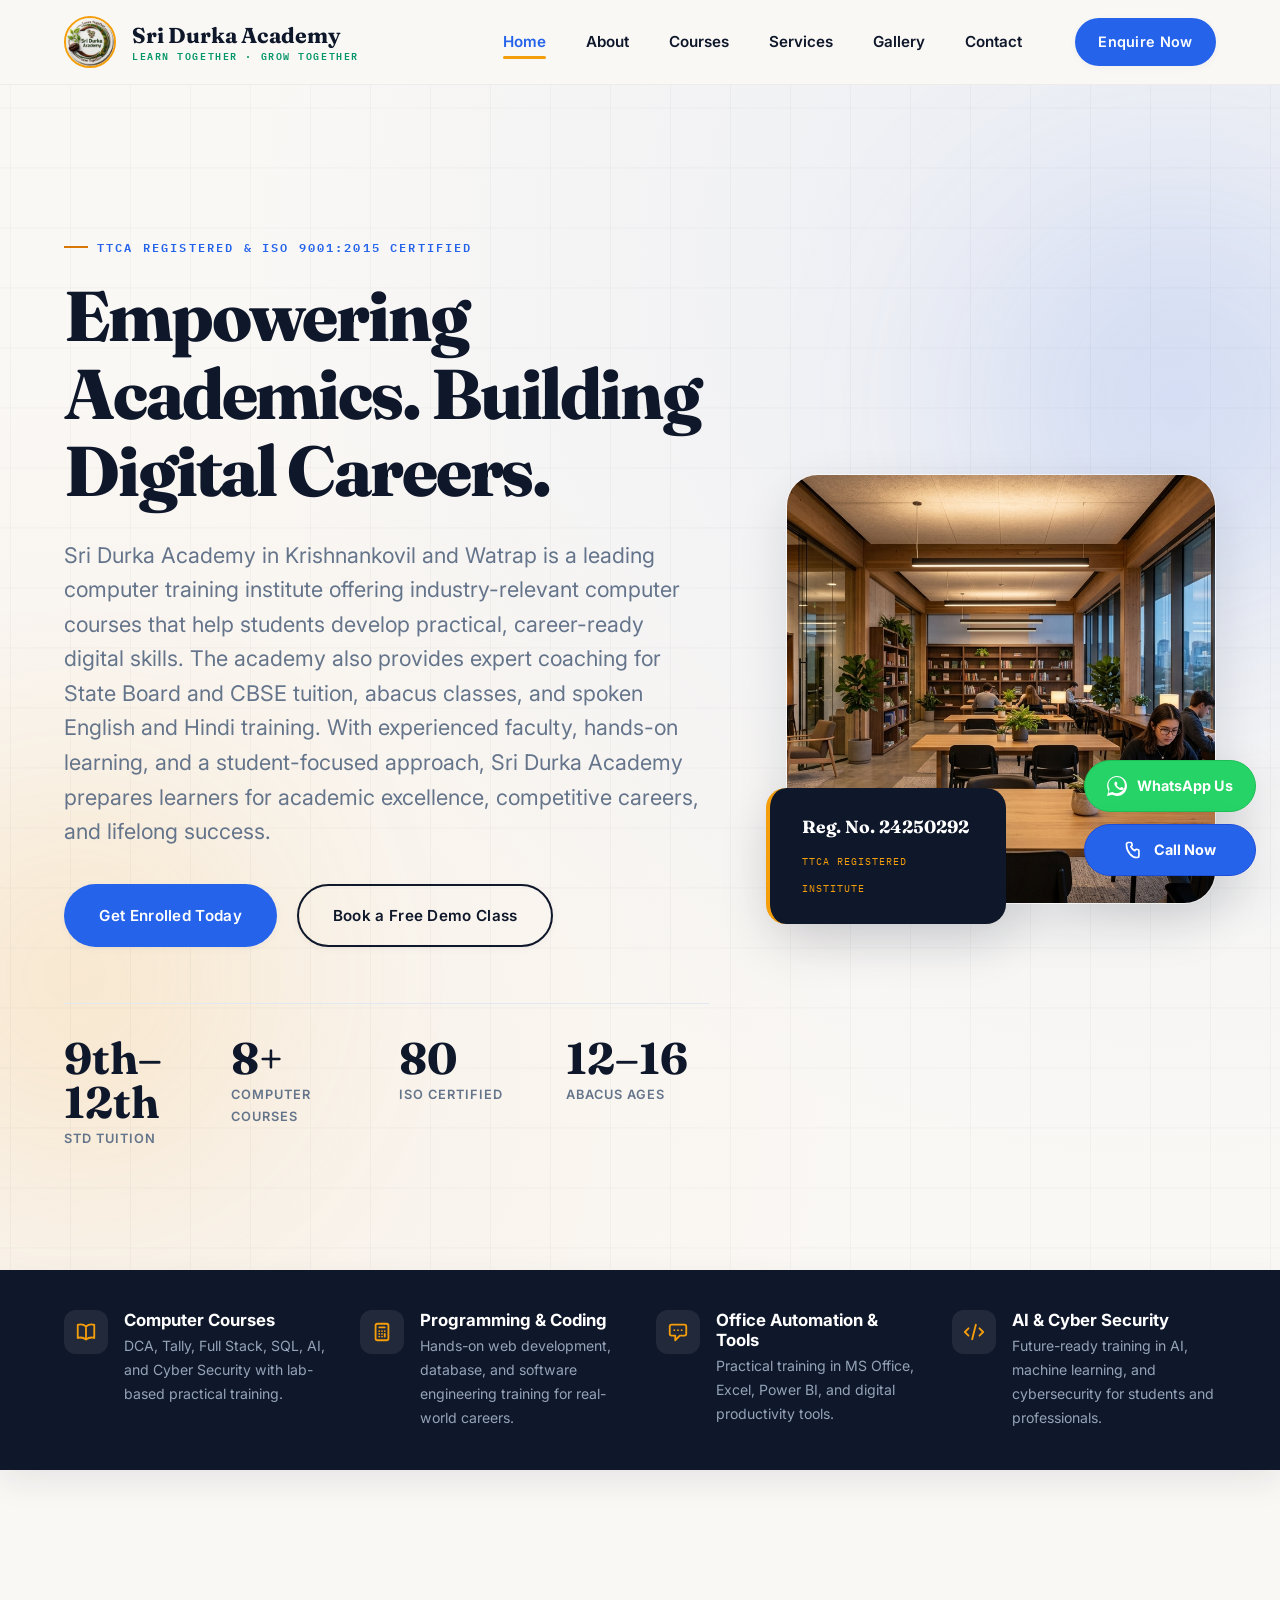
==== commit ee65a09a: "Improve mobile performance and font loading" ====
--- a/index.html
+++ b/index.html
@@ -24,6 +24,9 @@
   <link rel="canonical" href="index.html">
   <link rel="icon" type="image/png" href="images/favicon-192.png">
   <link rel="apple-touch-icon" href="images/favicon-512.png">
+  <link rel="preconnect" href="https://fonts.googleapis.com">
+  <link rel="preconnect" href="https://fonts.gstatic.com" crossorigin>
+  <link rel="stylesheet" href="https://fonts.googleapis.com/css2?family=Fraunces:ital,opsz,wght@0,9..144,300;0,9..144,400;0,9..144,500;0,9..144,600;0,9..144,700;1,9..144,400&family=Inter:wght@300;400;500;600;700;800&family=IBM+Plex+Mono:wght@400;500;600&display=swap">
   
   <!-- Stylesheets -->
   <link rel="stylesheet" href="css/style.css">
@@ -95,7 +98,8 @@
       <div class="hero-content reveal">
         <p class="eyebrow">TTCA Registered & ISO 9001:2015 Certified</p>
         <h1>Empowering Academics. Building Digital Careers.</h1>
-        <p class="hero-lede">Sri Durka Academy in Krishnankovil and Watrap helps students excel in school exams and gain career-ready digital skills through practical computer training, board tuition, abacus, and spoken English/Hindi classes.</p>
+        <p class="hero-lede">Sri Durka Academy in Krishnankovil and Watrap is a leading computer training institute offering industry-relevant computer courses that help students develop practical, career-ready digital skills. The academy also provides expert coaching for State Board and CBSE tuition, abacus classes, and spoken English and Hindi training. With experienced faculty, hands-on learning, and a student-focused approach, Sri Durka Academy prepares learners for academic excellence, competitive careers, and lifelong success.
+</p>
         
         <div class="hero-actions">
           <a href="courses.html" class="btn btn-primary" id="hero-explore-btn">Get Enrolled Today</a>
@@ -104,7 +108,7 @@
         
         <div class="hero-stats" id="hero-stats-panel">
           <div class="hero-stat">
-            <span class="stat-num" id="counter-tuition">1st–12th</span>
+            <span class="stat-num" id="counter-tuition">1–12</span>
             <span class="stat-label">Std Tuition</span>
           </div>
           <div class="hero-stat">
@@ -143,18 +147,19 @@
             <svg viewBox="0 0 24 24" fill="none" stroke="currentColor" stroke-width="2"><path stroke-linecap="round" stroke-linejoin="round" d="M12 6.042A8.967 8.967 0 006 3.75c-1.052 0-2.062.18-3 .512v14.25A8.987 8.987 0 016 18c2.305 0 4.408.867 6 2.292m0-14.25a8.966 8.966 0 016-2.292c1.052 0 2.062.18 3 .512v14.25A8.987 8.987 0 0018 18a8.967 8.967 0 00-6 2.292m0-14.25v14.25"/></svg>
           </div>
           <div>
-            <h4>Board Tuition</h4>
-            <p>1st to 12th Standard CBSE & State Board coaching.</p>
-          </div>
-        </div>
-        
+            <h4>Computer Courses</h4>
+            <p>DCA, Tally, Full Stack, SQL, AI, and Cyber Security with lab-based practical training.</p>
+          </div>
+        </div>
+        
+
         <div class="highlight-item">
           <div class="icon" aria-hidden="true">
             <svg viewBox="0 0 24 24" fill="none" stroke="currentColor" stroke-width="2"><path stroke-linecap="round" stroke-linejoin="round" d="M9 7h6m0 10v-3m-3 3h.01M9 17h.01M9 14h.01M12 14h.01M15 11h.01M12 11h.01M9 11h.01M7 21h10a2 2 0 002-2V5a2 2 0 00-2-2H7a2 2 0 00-2 2v14a2 2 0 002 2z"/></svg>
           </div>
           <div>
-            <h4>Advanced Abacus</h4>
-            <p>Accelerating calculations and brain power for ages 4–16.</p>
+            <h4>Programming & Coding</h4>
+            <p>Hands-on web development, database, and software engineering training for real-world careers.</p>
           </div>
         </div>
         
@@ -163,8 +168,8 @@
             <svg viewBox="0 0 24 24" fill="none" stroke="currentColor" stroke-width="2"><path stroke-linecap="round" stroke-linejoin="round" d="M8 10h.01M12 10h.01M16 10h.01M9 16H5a2 2 0 01-2-2V6a2 2 0 012-2h14a2 2 0 012 2v8a2 2 0 01-2 2h-5l-5 5v-5z"/></svg>
           </div>
           <div>
-            <h4>Spoken English & Hindi</h4>
-            <p>Building speech confidence and vocabulary strength.</p>
+            <h4>Office Automation & Tools</h4>
+            <p>Practical training in MS Office, Excel, Power BI, and digital productivity tools.</p>
           </div>
         </div>
         
@@ -173,8 +178,8 @@
             <svg viewBox="0 0 24 24" fill="none" stroke="currentColor" stroke-width="2"><path stroke-linecap="round" stroke-linejoin="round" d="M10 20l4-16m4 4l4 4-4 4M6 16l-4-4 4-4"/></svg>
           </div>
           <div>
-            <h4>Full Stack & AI</h4>
-            <p>Foundational coding for school kids, alongside advanced Full Stack & AI bootcamps for college students and job seekers.</p>
+            <h4>AI & Cyber Security</h4>
+            <p>Future-ready training in AI, machine learning, and cybersecurity for students and professionals.</p>
           </div>
         </div>
       </div>
@@ -188,7 +193,7 @@
       <div class="reveal">
         <p class="eyebrow">The Academy Standard</p>
         <h2>Handcrafted educational pathways for every student.</h2>
-        <p>Led by <strong>R. Durka Ramesh</strong>, Sri Durka Academy is a state-registered, ISO 9001:2015 certified tuition and computer centre. We believe that school foundation subjects, practical mental mathematics, spoken languages, and professional programming shouldn't live in separate worlds. Under our roof, they merge to create capable, highly logical thinkers ready to take on higher education and digital-era careers.</p>
+        <p>Led by <strong>R. Durka Ramesh</strong>,Sri Durka Academy stands as a premier hub for certified computer education and professional technical training. Our curriculum is built around practical, lab-based programming, software development, and digital skills designed to launch future careers. To ensure well-rounded development, we complement our advanced computer tracks with expert school board tuitions, abacus, and language mastery under one roof.</p>
         
         <div class="split-list">
           <div class="split-list-item">
@@ -407,26 +412,6 @@
       
       <div class="card-grid grid-3">
         <!-- Testimonial 1 -->
-        <div class="testimonial-card reveal">
-          <svg class="quote-icon" fill="currentColor" viewBox="0 0 24 24" aria-hidden="true"><path d="M14.017 21v-7.391c0-5.704 3.731-9.57 8.983-10.609l.995 2.151c-2.432.917-3.995 3.638-3.995 5.849h4v10h-9.983zm-14.017 0v-7.391c0-5.704 3.748-9.57 9-10.609l.996 2.154c-2.433.914-3.996 3.638-3.996 5.846h3.983v10h-9.983z"/></svg>
-          <div class="rating-stars" aria-label="5 star rating">
-            <svg viewBox="0 0 24 24"><path d="M12 17.27L18.18 21l-1.64-7.03L22 9.24l-7.19-.61L12 2 9.19 8.63 2 9.24l5.46 4.73L5.82 21z"/></svg>
-            <svg viewBox="0 0 24 24"><path d="M12 17.27L18.18 21l-1.64-7.03L22 9.24l-7.19-.61L12 2 9.19 8.63 2 9.24l5.46 4.73L5.82 21z"/></svg>
-            <svg viewBox="0 0 24 24"><path d="M12 17.27L18.18 21l-1.64-7.03L22 9.24l-7.19-.61L12 2 9.19 8.63 2 9.24l5.46 4.73L5.82 21z"/></svg>
-            <svg viewBox="0 0 24 24"><path d="M12 17.27L18.18 21l-1.64-7.03L22 9.24l-7.19-.61L12 2 9.19 8.63 2 9.24l5.46 4.73L5.82 21z"/></svg>
-            <svg viewBox="0 0 24 24"><path d="M12 17.27L18.18 21l-1.64-7.03L22 9.24l-7.19-.61L12 2 9.19 8.63 2 9.24l5.46 4.73L5.82 21z"/></svg>
-          </div>
-          <blockquote>"Our daughter joined Sri Durka Academy for Abacus and 9th Std Math. In just 4 months, her calculation speed improved significantly. She no longer fears complex fractions."</blockquote>
-          <div class="testimonial-author">
-            <div class="author-avatar">AM</div>
-            <div class="author-info">
-              <strong>Arumugam M.</strong>
-              <span>Parent of Abacus Student</span>
-            </div>
-          </div>
-        </div>
-
-        <!-- Testimonial 2 -->
         <div class="testimonial-card reveal reveal-delay-1">
           <svg class="quote-icon" fill="currentColor" viewBox="0 0 24 24" aria-hidden="true"><path d="M14.017 21v-7.391c0-5.704 3.731-9.57 8.983-10.609l.995 2.151c-2.432.917-3.995 3.638-3.995 5.849h4v10h-9.983zm-14.017 0v-7.391c0-5.704 3.748-9.57 9-10.609l.996 2.154c-2.433.914-3.996 3.638-3.996 5.846h3.983v10h-9.983z"/></svg>
           <div class="rating-stars" aria-label="4.5 star rating">
@@ -451,6 +436,26 @@
             <div class="author-info">
               <strong>Karthick P.</strong>
               <span>Full Stack Student</span>
+            </div>
+          </div>
+        </div>
+
+        <!-- Testimonial 2 -->
+        <div class="testimonial-card reveal">
+          <svg class="quote-icon" fill="currentColor" viewBox="0 0 24 24" aria-hidden="true"><path d="M14.017 21v-7.391c0-5.704 3.731-9.57 8.983-10.609l.995 2.151c-2.432.917-3.995 3.638-3.995 5.849h4v10h-9.983zm-14.017 0v-7.391c0-5.704 3.748-9.57 9-10.609l.996 2.154c-2.433.914-3.996 3.638-3.996 5.846h3.983v10h-9.983z"/></svg>
+          <div class="rating-stars" aria-label="5 star rating">
+            <svg viewBox="0 0 24 24"><path d="M12 17.27L18.18 21l-1.64-7.03L22 9.24l-7.19-.61L12 2 9.19 8.63 2 9.24l5.46 4.73L5.82 21z"/></svg>
+            <svg viewBox="0 0 24 24"><path d="M12 17.27L18.18 21l-1.64-7.03L22 9.24l-7.19-.61L12 2 9.19 8.63 2 9.24l5.46 4.73L5.82 21z"/></svg>
+            <svg viewBox="0 0 24 24"><path d="M12 17.27L18.18 21l-1.64-7.03L22 9.24l-7.19-.61L12 2 9.19 8.63 2 9.24l5.46 4.73L5.82 21z"/></svg>
+            <svg viewBox="0 0 24 24"><path d="M12 17.27L18.18 21l-1.64-7.03L22 9.24l-7.19-.61L12 2 9.19 8.63 2 9.24l5.46 4.73L5.82 21z"/></svg>
+            <svg viewBox="0 0 24 24"><path d="M12 17.27L18.18 21l-1.64-7.03L22 9.24l-7.19-.61L12 2 9.19 8.63 2 9.24l5.46 4.73L5.82 21z"/></svg>
+          </div>
+          <blockquote>"Our daughter joined Sri Durka Academy for Abacus and 9th Std Math. In just 4 months, her calculation speed improved significantly. She no longer fears complex fractions."</blockquote>
+          <div class="testimonial-author">
+            <div class="author-avatar">AM</div>
+            <div class="author-info">
+              <strong>Arumugam M.</strong>
+              <span>Parent of Abacus Student</span>
             </div>
           </div>
         </div>
--- a/css/style.css
+++ b/css/style.css
@@ -5,8 +5,7 @@
    Display face: Fraunces (serif)  |  Body: Inter (sans-serif)  |  Utility: IBM Plex Mono
    ============================================================ */
 
-/* ---------- Google Fonts Import ---------- */
-@import url('https://fonts.googleapis.com/css2?family=Fraunces:ital,opsz,wght@0,9..144,300;0,9..144,400;0,9..144,500;0,9..144,600;0,9..144,700;1,9..144,400&family=Inter:wght@300;400;500;600;700;800&family=IBM+Plex+Mono:wght@400;500;600&display=swap');
+/* ---------- Font loading is handled in the HTML head for better performance ---------- */
 
 /* ---------- Design Tokens ---------- */
 :root {
@@ -71,6 +70,7 @@
   -webkit-font-smoothing: antialiased;
   -moz-osx-font-smoothing: grayscale;
   overflow-x: hidden;
+  overscroll-behavior-y: none;
 }
 
 img {
@@ -130,6 +130,12 @@
 .section {
   padding-block: var(--section-pad);
   position: relative;
+  contain: layout style paint;
+}
+
+.section:not(:first-of-type) {
+  content-visibility: auto;
+  contain-intrinsic-size: auto 500px;
 }
 
 .section--alt {
@@ -759,7 +765,7 @@
   border-radius: var(--radius-md);
   padding: 2.25rem;
   position: relative;
-  overflow: hidden;
+  overflow: visible;
   box-shadow: var(--shadow-sm);
   transition: all 0.4s cubic-bezier(0.4, 0, 0.2, 1);
   display: flex;
@@ -874,27 +880,44 @@
 /* Ribbons and Labels on cards */
 .ribbon {
   position: absolute;
-  top: 18px;
-  right: -35px;
-  transform: rotate(45deg);
-  background-color: var(--accent-gold);
+  top: 1.15rem;
+  right: 1.15rem;
+  transform: none;
+  background: linear-gradient(135deg, var(--accent-gold) 0%, var(--accent-gold-soft) 100%);
   color: #FFFFFF;
-  font-family: var(--font-mono);
-  font-size: 0.65rem;
-  font-weight: 700;
+  font-family: var(--font-body);
+  font-size: 0.75rem;
+  font-weight: 800;
   text-transform: uppercase;
-  letter-spacing: 0.08em;
-  padding: 0.3em 2.5em;
-  box-shadow: 0 2px 5px rgba(0, 0, 0, 0.1);
+  letter-spacing: 0.06em;
+  padding: 0.4rem 0.95rem;
+  border-radius: 50px;
+  white-space: nowrap;
+  box-shadow: 0 4px 12px rgba(217, 119, 6, 0.35);
   z-index: 10;
+  display: inline-flex;
+  align-items: center;
+  gap: 0.4rem;
+  border: 1px solid rgba(255, 255, 255, 0.25);
+  line-height: 1;
+}
+
+.ribbon.gold {
+  background: linear-gradient(135deg, #D97706 0%, #F59E0B 100%);
+  color: #FFFFFF;
+  box-shadow: 0 4px 12px rgba(217, 119, 6, 0.35);
 }
 
 .ribbon.blue {
-  background-color: var(--secondary);
+  background: linear-gradient(135deg, #1D4ED8 0%, #3B82F6 100%);
+  color: #FFFFFF;
+  box-shadow: 0 4px 12px rgba(29, 78, 216, 0.35);
 }
 
 .ribbon.green {
-  background-color: var(--accent-green);
+  background: linear-gradient(135deg, #047857 0%, #10B981 100%);
+  color: #FFFFFF;
+  box-shadow: 0 4px 12px rgba(4, 120, 87, 0.35);
 }
 
 /* Interactive Course Card with Image */
@@ -1345,11 +1368,20 @@
   box-shadow: var(--shadow-sm);
   position: relative;
   transition: all 0.4s ease;
+  display: flex;
+  flex-direction: column;
 }
 
 .testimonial-card:hover {
   box-shadow: var(--shadow-lg);
   transform: translateY(-3px);
+}
+
+.testimonial-author {
+  display: flex;
+  align-items: center;
+  gap: 1rem;
+  margin-top: auto;
 }
 
 .quote-icon {
@@ -1897,6 +1929,72 @@
   margin-top: 1rem;
 }
 
+/* ---------- Form Validation & Alerts ---------- */
+.required-star {
+  color: #EF4444;
+  font-weight: 700;
+  margin-left: 2px;
+}
+
+.optional-tag {
+  color: var(--text-muted);
+  font-weight: 400;
+  font-size: 0.78rem;
+  margin-left: 4px;
+}
+
+.field input.is-invalid, 
+.field select.is-invalid, 
+.field textarea.is-invalid {
+  border-color: #EF4444 !important;
+  background-color: #FEF2F2 !important;
+  box-shadow: 0 0 0 4px rgba(239, 68, 68, 0.15) !important;
+}
+
+.field input.is-valid, 
+.field select.is-valid {
+  border-color: #10B981;
+}
+
+.error-msg {
+  color: #DC2626;
+  font-size: 0.78rem;
+  font-weight: 600;
+  margin-top: 0.35rem;
+  display: block;
+  line-height: 1.3;
+}
+
+.form-alert {
+  padding: 1rem 1.25rem;
+  border-radius: var(--radius-sm);
+  margin-bottom: 1.5rem;
+  font-size: 0.9rem;
+  font-weight: 500;
+  line-height: 1.5;
+  display: flex;
+  align-items: flex-start;
+  gap: 0.75rem;
+  animation: fadeIn 0.3s ease;
+}
+
+.form-alert.success {
+  background-color: #ECFDF5;
+  border: 1px solid #10B981;
+  color: #065F46;
+}
+
+.form-alert.error {
+  background-color: #FEF2F2;
+  border: 1px solid #EF4444;
+  color: #991B1B;
+}
+
+.form-alert svg {
+  flex-shrink: 0;
+  margin-top: 0.15rem;
+}
+
 .map-frame {
   border-radius: var(--radius-md);
   overflow: hidden;
@@ -2261,6 +2359,224 @@
 
   html, body {
     min-width: 0 !important;
+    -webkit-overflow-scrolling: touch;
+  }
+
+  /* Mobile Performance: GPU-promote scrolling container */
+  body {
+    transform: translateZ(0);
+    -webkit-transform: translateZ(0);
+    overflow-anchor: none;
+  }
+
+  /* Mobile: Faster touch response */
+  a, button, .btn, .filter-btn, .faq-question, .nav-toggle, .gallery-card, [data-lightbox] {
+    touch-action: manipulation;
+    -webkit-tap-highlight-color: transparent;
+  }
+
+  /* Mobile: Reduce expensive blur on blobs */
+  .blob {
+    filter: blur(60px);
+    opacity: 0.08;
+  }
+
+  /* Mobile: Lighten backdrop-filter on sticky header */
+  .site-header {
+    backdrop-filter: blur(10px);
+    -webkit-backdrop-filter: blur(10px);
+  }
+
+  /* Mobile: Simplify reveal animations for smooth scrolling */
+  .reveal {
+    transform: translateY(20px);
+    transition: opacity 0.5s ease, transform 0.5s ease;
+    will-change: opacity, transform;
+  }
+
+  .reveal.in {
+    transform: translateY(0);
+    will-change: auto;
+  }
+
+  /* Mobile: Remove stagger delays that cause jank */
+  .reveal-delay-1,
+  .reveal-delay-2,
+  .reveal-delay-3,
+  .reveal-delay-4 {
+    transition-delay: 0s !important;
+  }
+
+  /* Mobile: Disable hover transforms on cards (prevents accidental jank) */
+  .premium-card:hover,
+  .course-card:hover,
+  .faculty-card:hover,
+  .testimonial-card:hover,
+  .gallery-card:hover,
+  .location-card:hover {
+    transform: none;
+  }
+
+  /* Mobile: Simplify gallery card transitions */
+  .gallery-card {
+    transition: opacity 0.3s ease;
+  }
+
+  .gallery-card img {
+    transition: none;
+  }
+
+  .gallery-card:hover img {
+    transform: none;
+  }
+
+  /* Mobile: Reduce WhatsApp pulse animation intensity */
+  .fab-whatsapp {
+    animation: pulse-whatsapp-mobile 3s infinite;
+  }
+
+  @keyframes pulse-whatsapp-mobile {
+    0% { box-shadow: 0 0 0 0 rgba(37, 211, 102, 0.3); }
+    70% { box-shadow: 0 0 0 8px rgba(37, 211, 102, 0); }
+    100% { box-shadow: 0 0 0 0 rgba(37, 211, 102, 0); }
+  }
+
+  /* Mobile: Optimize fixed elements */
+  .floating-cta-wrap,
+  .site-header,
+  .main-nav {
+    transform: translateZ(0);
+    -webkit-transform: translateZ(0);
+    backface-visibility: hidden;
+  }
+
+  .site-header,
+  .main-nav {
+    will-change: auto;
+  }
+
+  .fab:hover {
+    transform: none;
+  }
+
+  /* Mobile: Optimize lightbox */
+  .lightbox img {
+    transition: none;
+  }
+
+  /* Mobile: Contain paint on sections */
+  .section {
+    contain: layout style paint;
+  }
+
+  /* Mobile: Lazy-render off-screen sections for faster initial paint */
+  .section:not(:first-of-type) {
+    content-visibility: auto;
+    contain-intrinsic-size: auto 500px;
+  }
+
+  /* Mobile: Replace expensive 'transition: all' with specific properties */
+  .premium-card,
+  .course-card,
+  .faculty-card,
+  .testimonial-card,
+  .location-card,
+  .gallery-card {
+    transition: opacity 0.3s ease, box-shadow 0.3s ease;
+  }
+
+  /* Mobile: Optimize button/link transitions */
+  .btn {
+    transition: background-color 0.25s ease, color 0.25s ease, border-color 0.25s ease;
+  }
+
+  a {
+    transition: color 0.2s ease;
+  }
+
+  /* Mobile: Optimize filter button transitions */
+  .filter-btn {
+    transition: background-color 0.25s ease, color 0.25s ease, border-color 0.25s ease;
+  }
+
+  /* Mobile: Optimize form field transitions */
+  .field input,
+  .field select,
+  .field textarea {
+    transition: border-color 0.25s ease, box-shadow 0.25s ease;
+  }
+
+  /* Mobile: Optimize header transition to specific properties */
+  .site-header {
+    transition: background-color 0.3s ease, box-shadow 0.3s ease, padding 0.3s ease;
+  }
+
+  /* Mobile: Simplify gallery overlay transition */
+  .gallery-card-overlay {
+    transition: opacity 0.25s ease;
+    transform: none;
+  }
+
+  /* Mobile: GPU-promote sticky header for smooth scroll */
+  .site-header {
+    will-change: transform;
+    transform: translateZ(0);
+    -webkit-transform: translateZ(0);
+  }
+
+  /* Mobile: Optimize card icon transitions */
+  .card-icon-wrap {
+    transition: none;
+  }
+
+  /* Mobile: Optimize step number transitions */
+  .step-num-wrap {
+    transition: none;
+  }
+
+  /* Mobile: Simplify card pseudo-element transitions */
+  .premium-card::before {
+    transition: none;
+  }
+
+  .btn:hover {
+    transform: none;
+  }
+
+  .btn::after {
+    display: none;
+  }
+
+  /* Mobile: Disable hero image slow zoom */
+  .hero-image-wrap img {
+    transition: none;
+  }
+
+  .hero-media:hover .hero-image-wrap img {
+    transform: none;
+  }
+
+  /* Mobile: Simplify course card image transition */
+  .course-card-img-wrap img {
+    transition: none;
+  }
+
+  .course-card:hover .course-card-img-wrap img {
+    transform: none;
+  }
+
+  /* Mobile: Tone down decorative backdrop */
+  .split-media-wrap::before {
+    opacity: 0.15;
+  }
+
+  /* Mobile: Optimize cert frame */
+  .cert-frame img {
+    transition: none;
+  }
+
+  .cert-frame:hover img {
+    transform: none;
   }
 
   .header-inner {
@@ -2283,16 +2599,21 @@
     width: 100%;
     max-width: 100%;
     height: calc(100vh - 72px);
+    contain: layout paint;
+    isolation: isolate;
     background-color: var(--bg-paper);
     box-shadow: -10px 10px 30px rgba(15, 23, 42, 0.1);
     transform: translateX(100%);
-    transition: transform 0.4s cubic-bezier(0.4, 0, 0.2, 1);
+    transition: transform 0.35s cubic-bezier(0.4, 0, 0.2, 1);
     padding: 3rem 1.5rem;
     z-index: 9999;
     overflow-y: auto;
+    -webkit-overflow-scrolling: touch;
     overscroll-behavior: contain;
+    overscroll-behavior-y: contain;
     left: 0;
     right: 0;
+    will-change: transform;
   }
 
   .main-nav.open {
@@ -2565,3 +2886,73 @@
   }
 }
 
+/* ---------- Accessibility: Reduced Motion ---------- */
+@media (prefers-reduced-motion: reduce) {
+  *, *::before, *::after {
+    animation-duration: 0.01ms !important;
+    animation-iteration-count: 1 !important;
+    transition-duration: 0.01ms !important;
+    scroll-behavior: auto !important;
+  }
+
+  .reveal {
+    opacity: 1;
+    transform: none;
+  }
+
+  .fab-whatsapp {
+    animation: none;
+  }
+}
+
+/* ---------- Mobile Touch Device Optimization ---------- */
+@media (hover: none) and (pointer: coarse) {
+  /* No hover effects on pure touch devices */
+  .premium-card:hover,
+  .course-card:hover,
+  .faculty-card:hover,
+  .testimonial-card:hover,
+  .gallery-card:hover,
+  .location-card:hover {
+    transform: none;
+    box-shadow: var(--shadow-sm);
+  }
+
+  .premium-card:hover::before {
+    opacity: 0;
+  }
+
+  .premium-card:hover .card-icon-wrap.blue,
+  .premium-card:hover .card-icon-wrap.gold,
+  .premium-card:hover .card-icon-wrap.green {
+    background: inherit;
+    color: inherit;
+  }
+
+  .premium-card:hover .card-action svg {
+    transform: none;
+  }
+
+  /* Show gallery overlay always on touch (no hover available) */
+  .gallery-card .gallery-card-overlay {
+    opacity: 1;
+    transform: translateY(0);
+    background: linear-gradient(to top, rgba(15, 23, 42, 0.7) 0%, transparent 60%);
+  }
+
+  .social-row a:hover {
+    transform: none;
+  }
+
+  .btn-ghost:hover {
+    transform: none;
+  }
+
+  .brand:hover img {
+    transform: none;
+  }
+
+  .main-nav a:hover {
+    color: var(--text-dark);
+  }
+}
